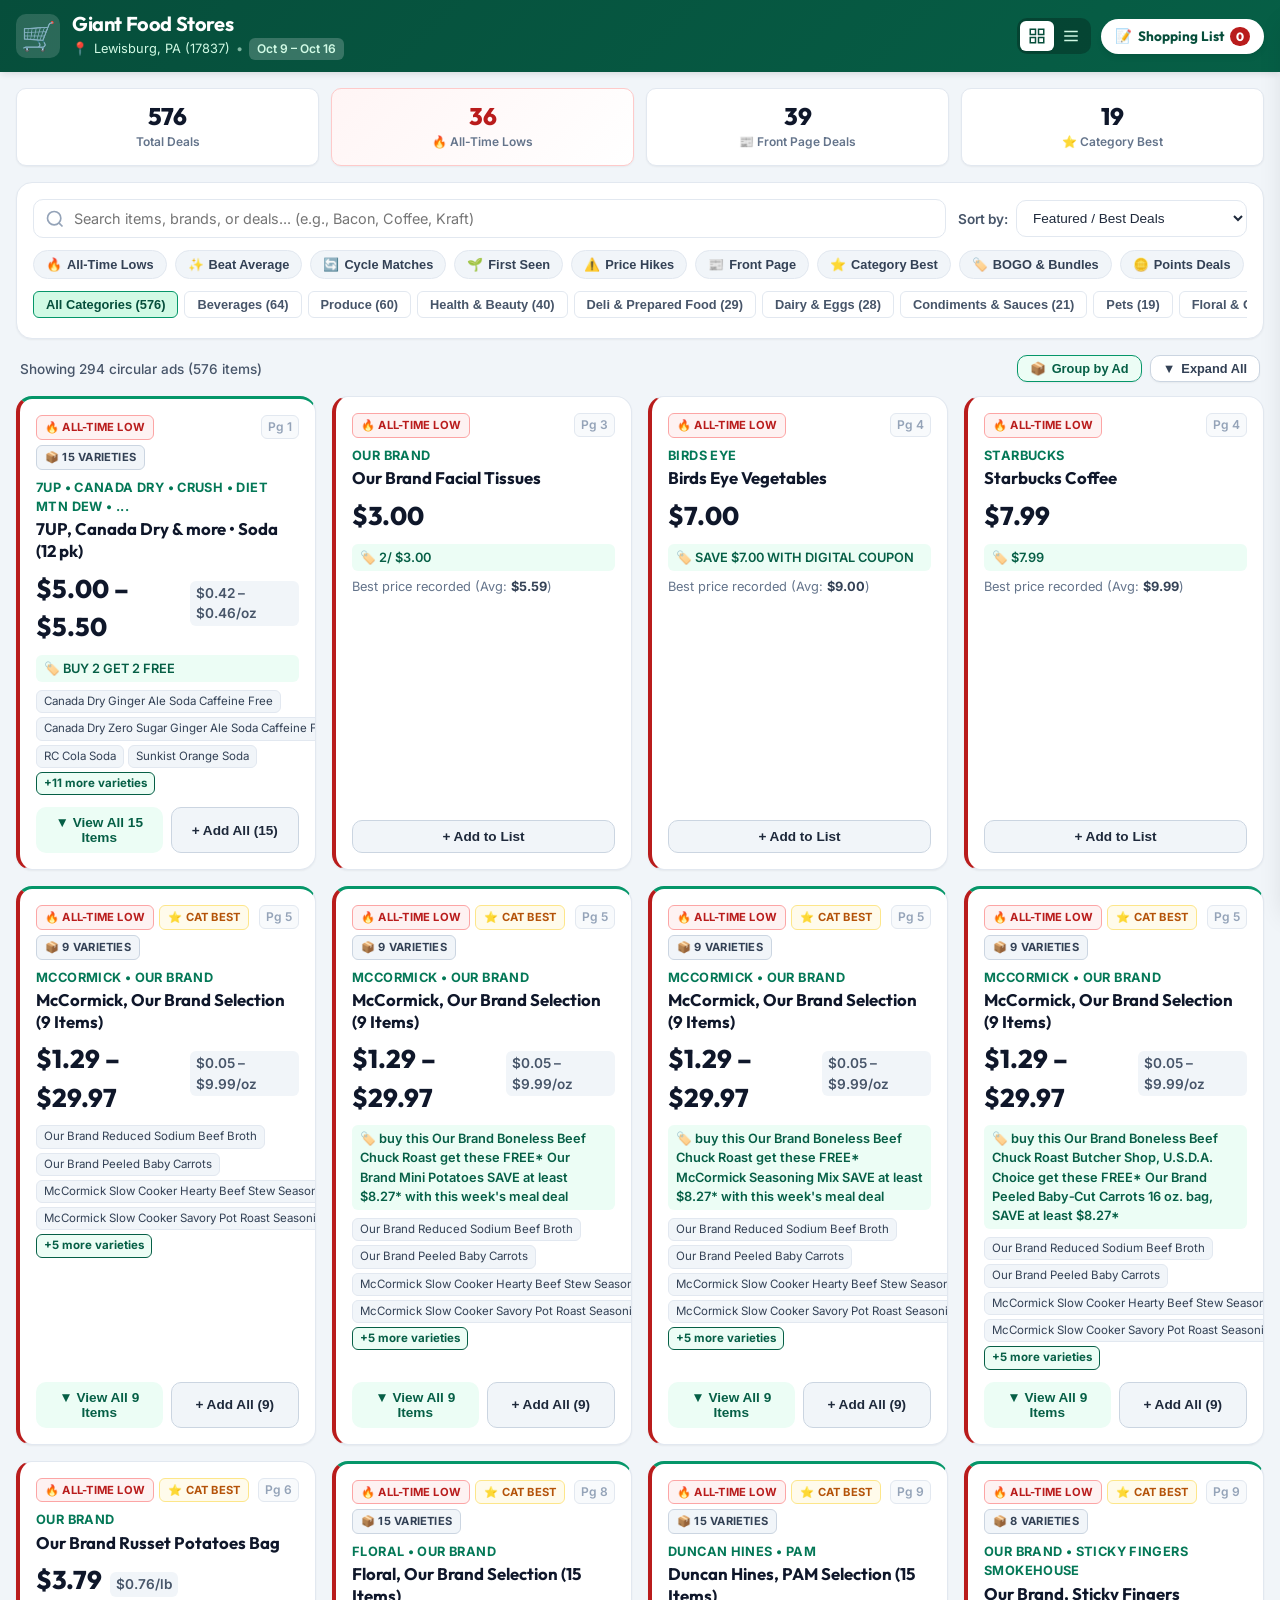
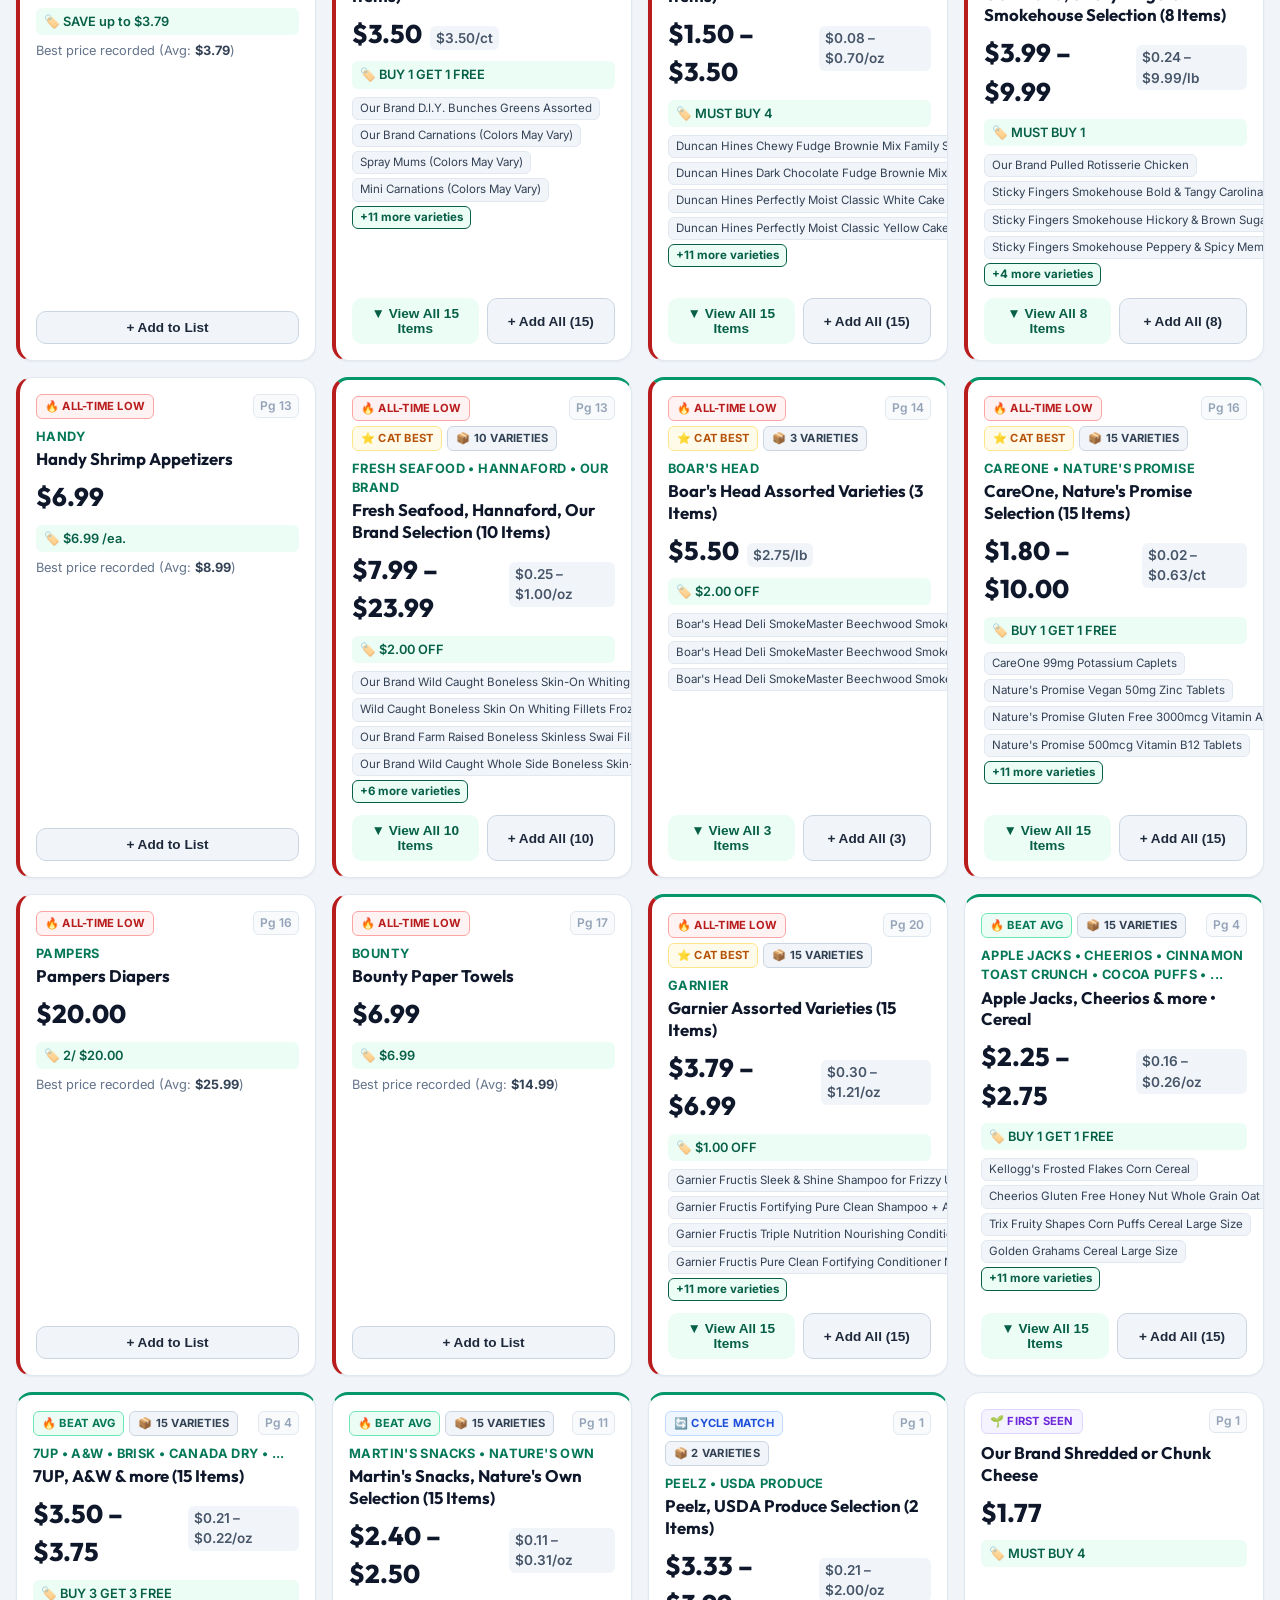
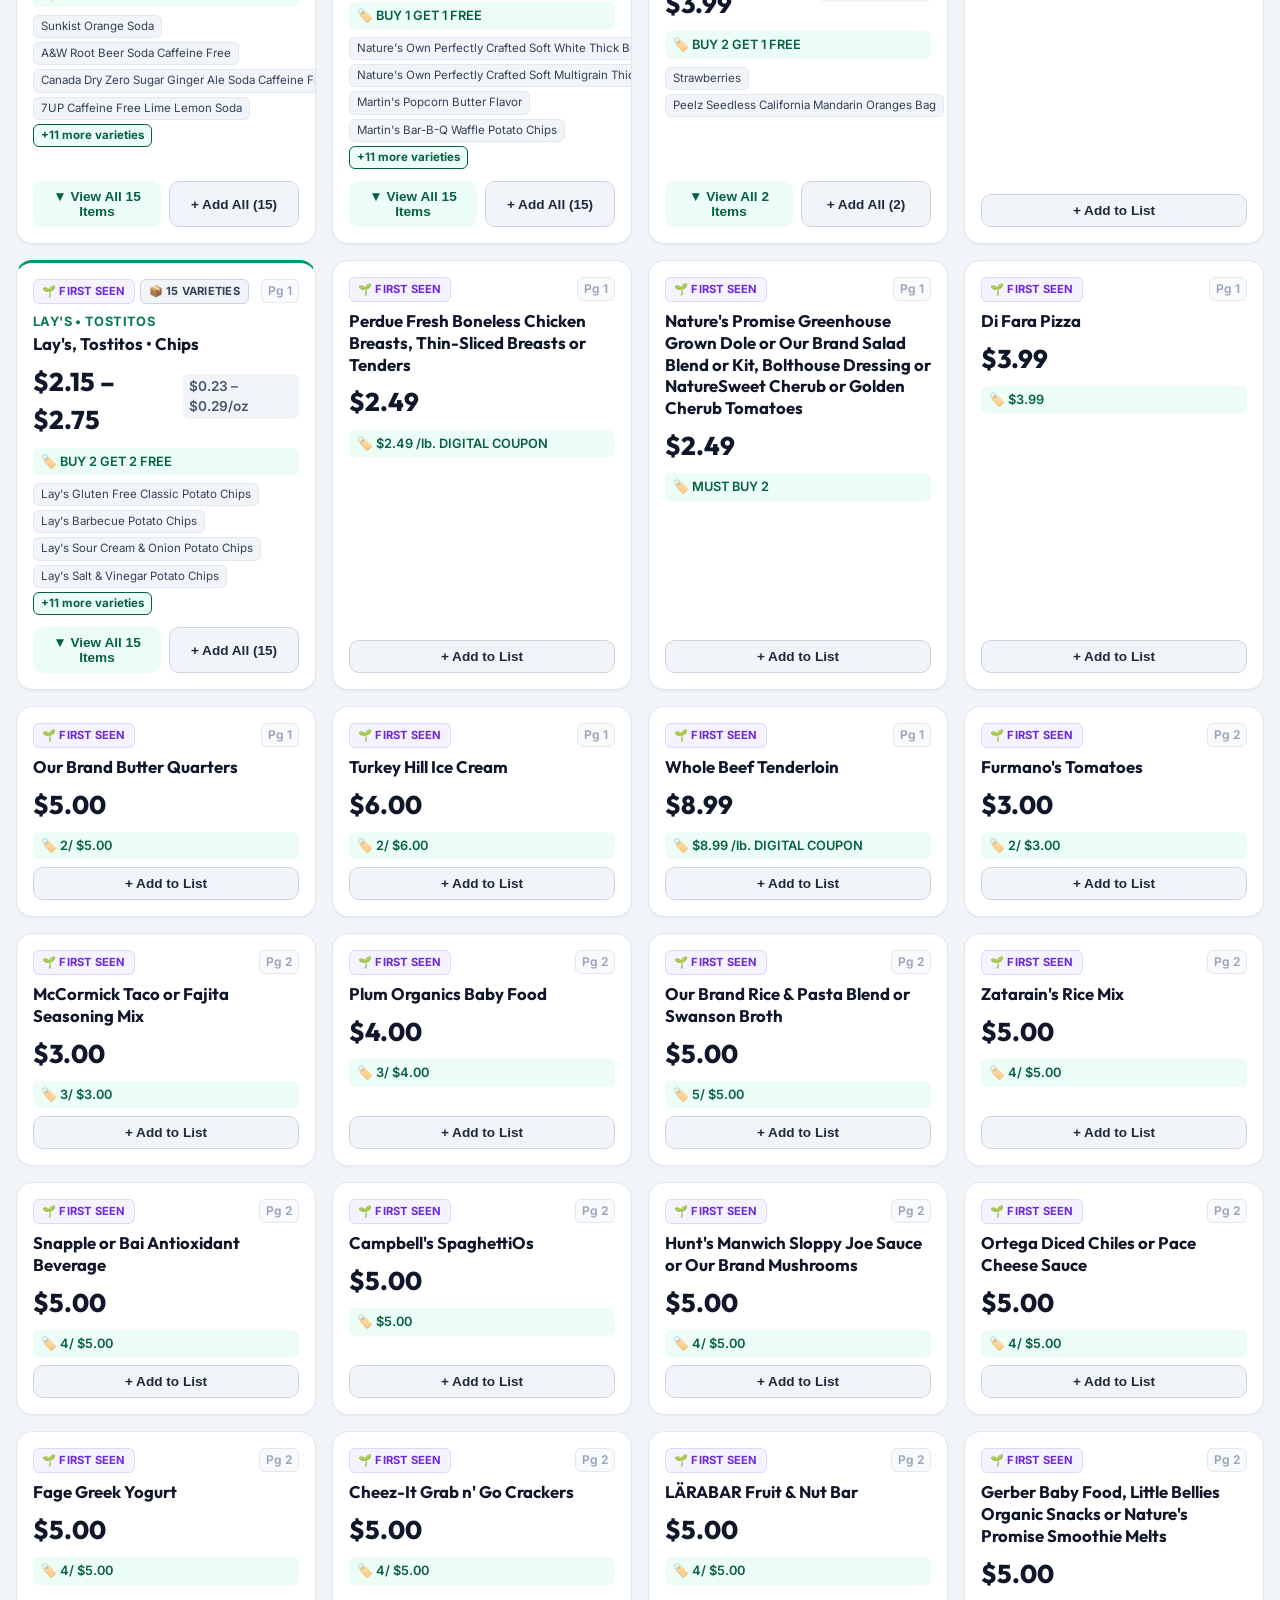
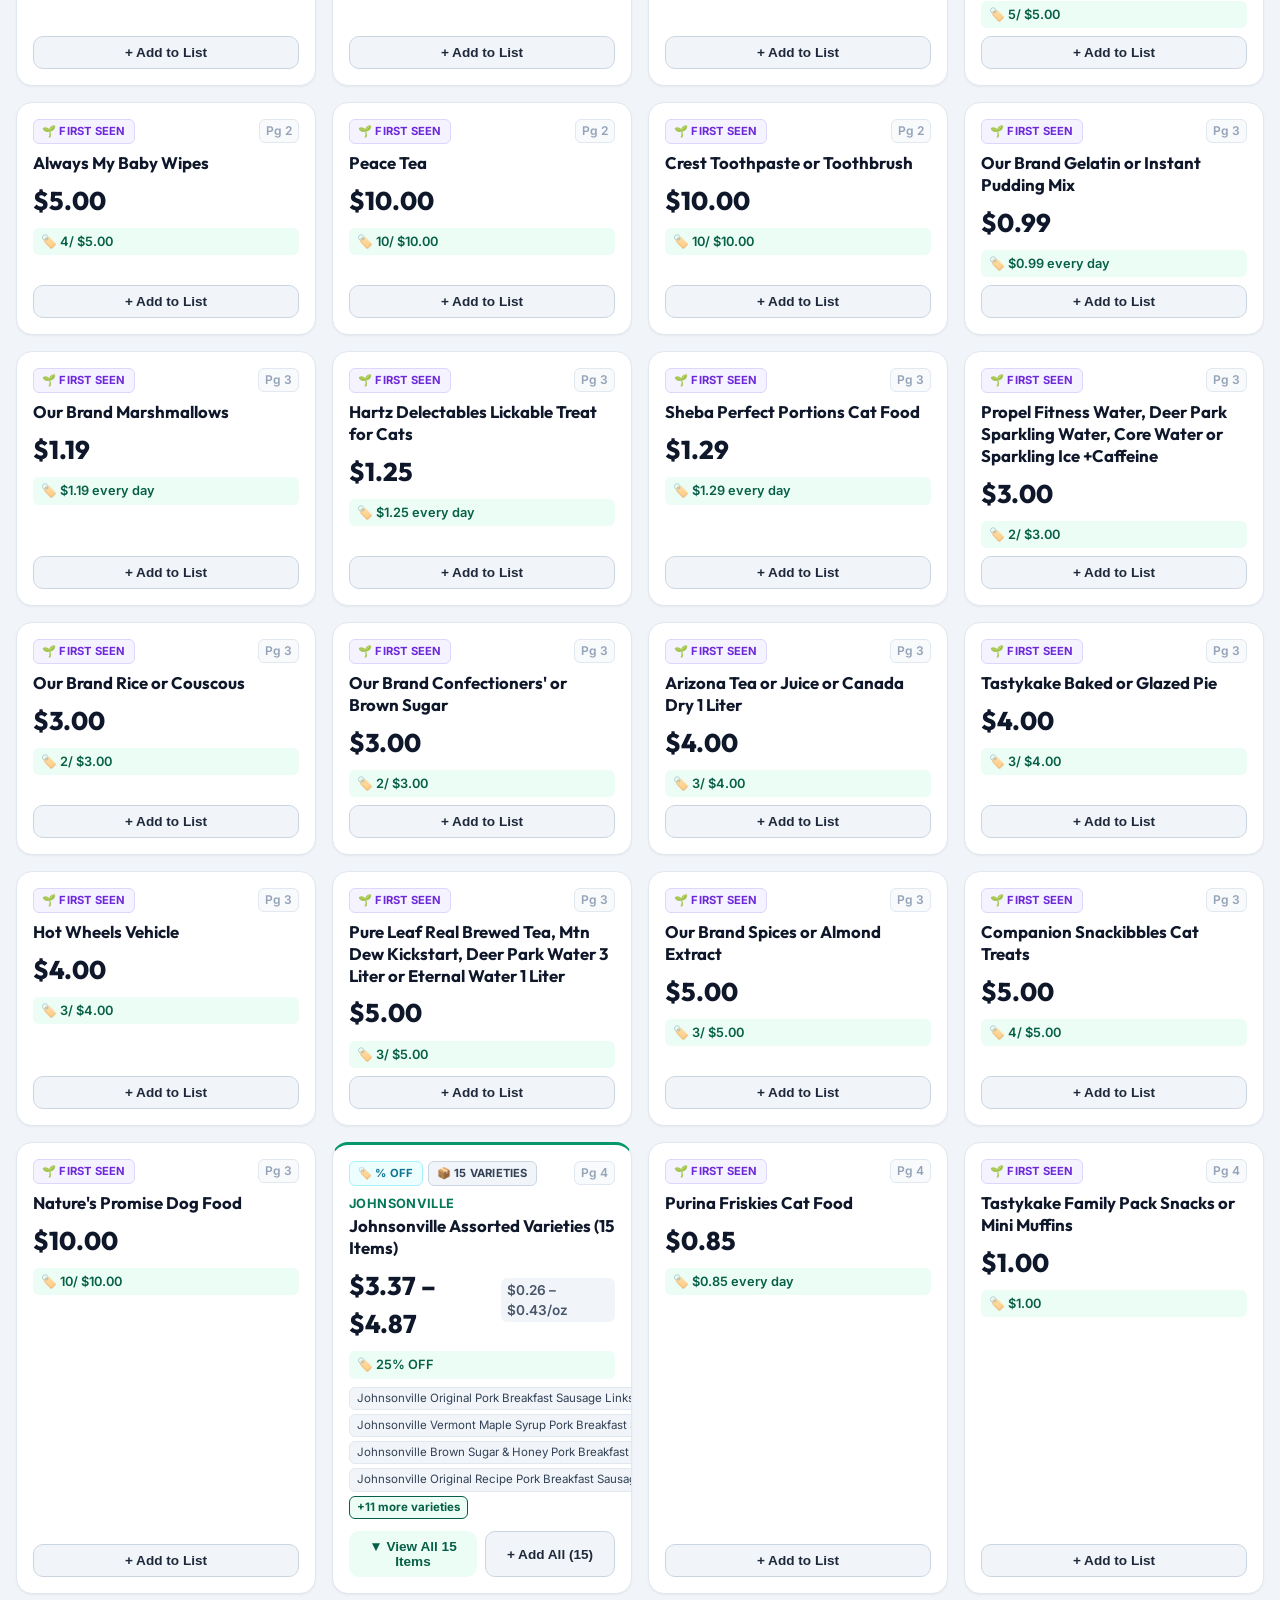
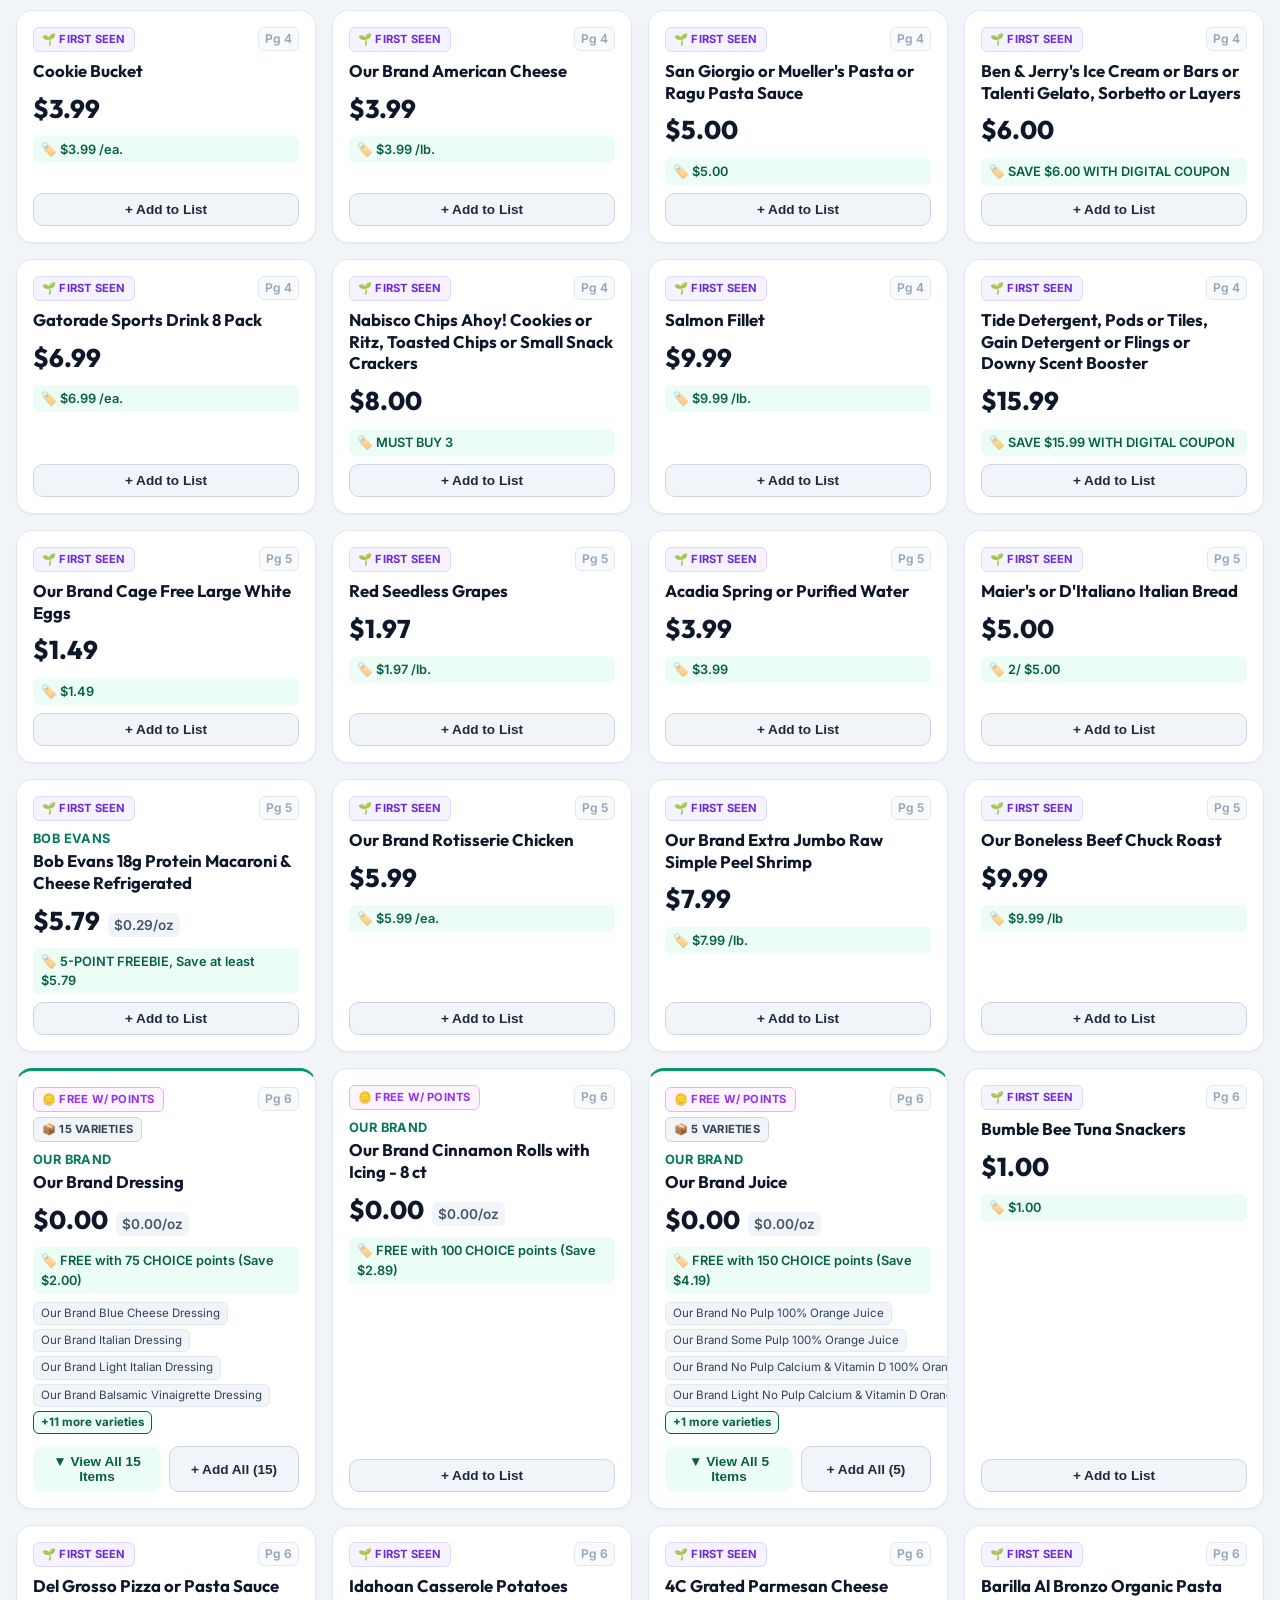
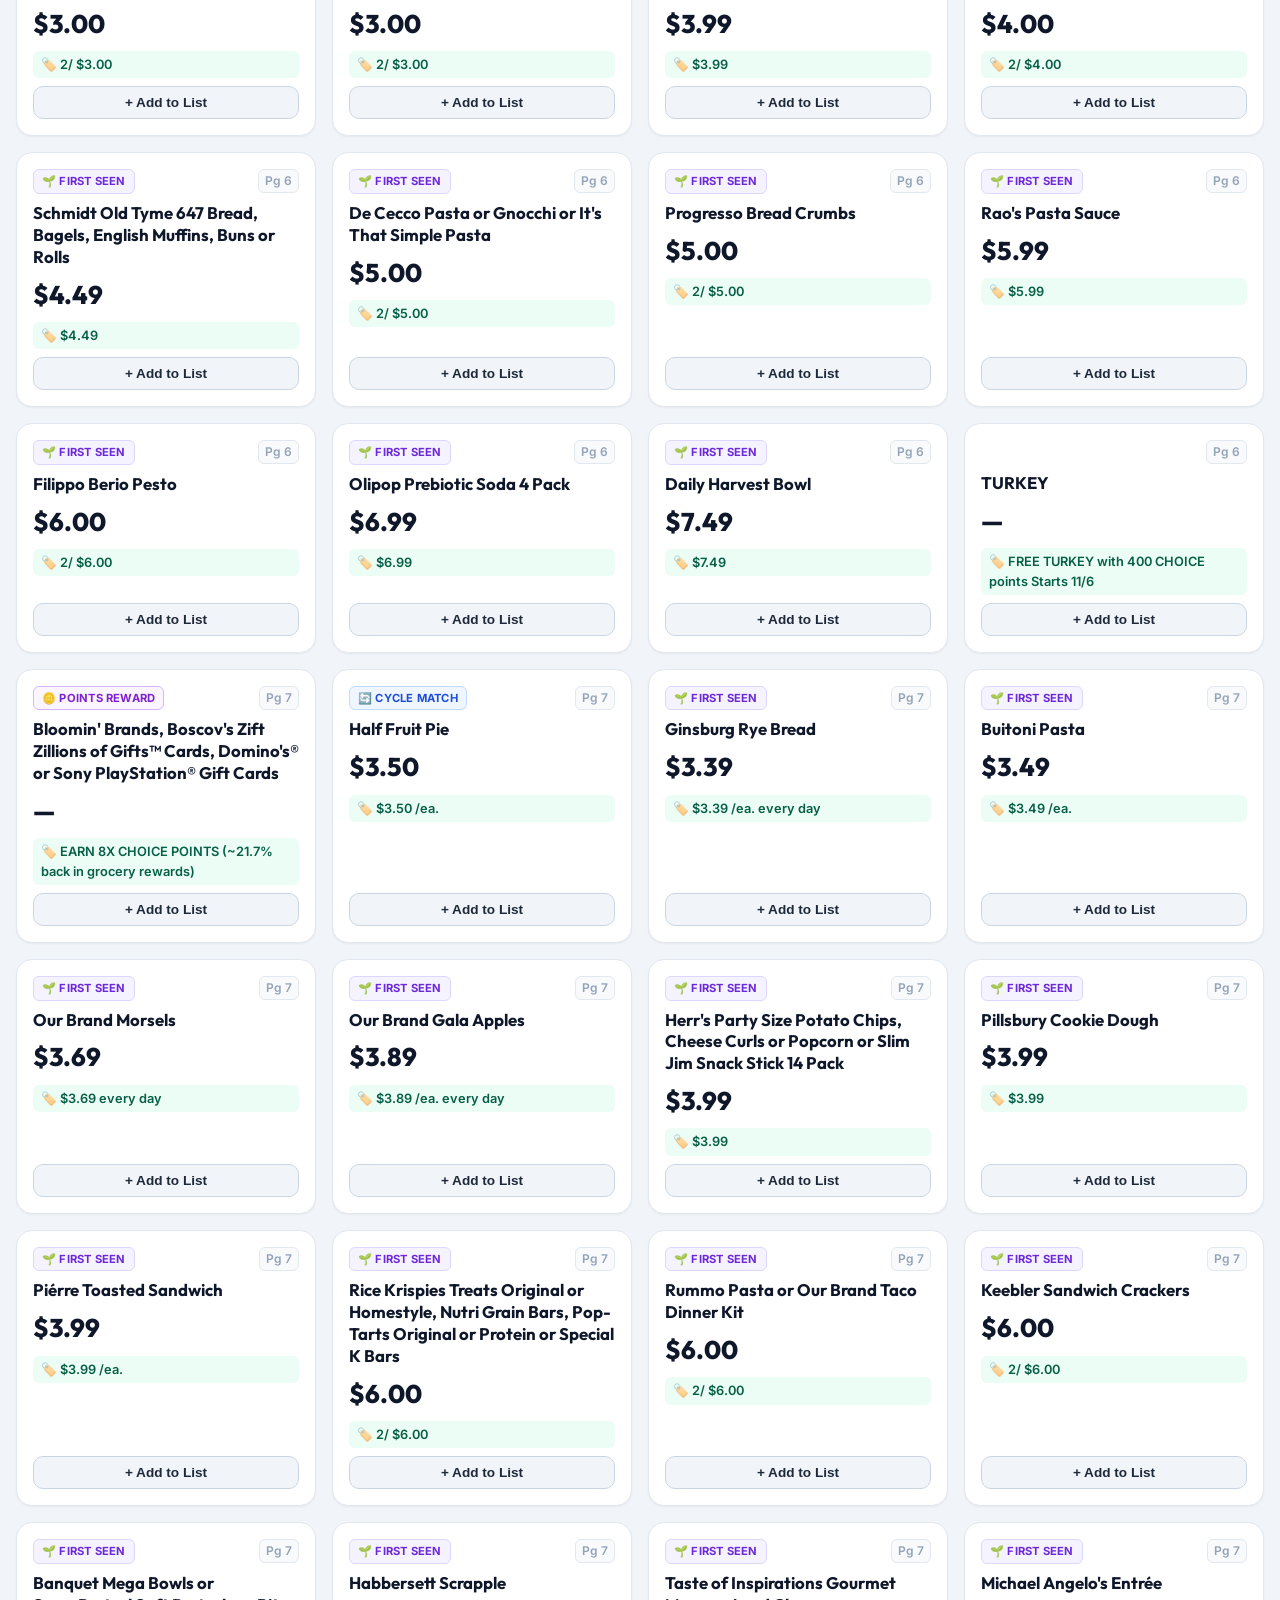
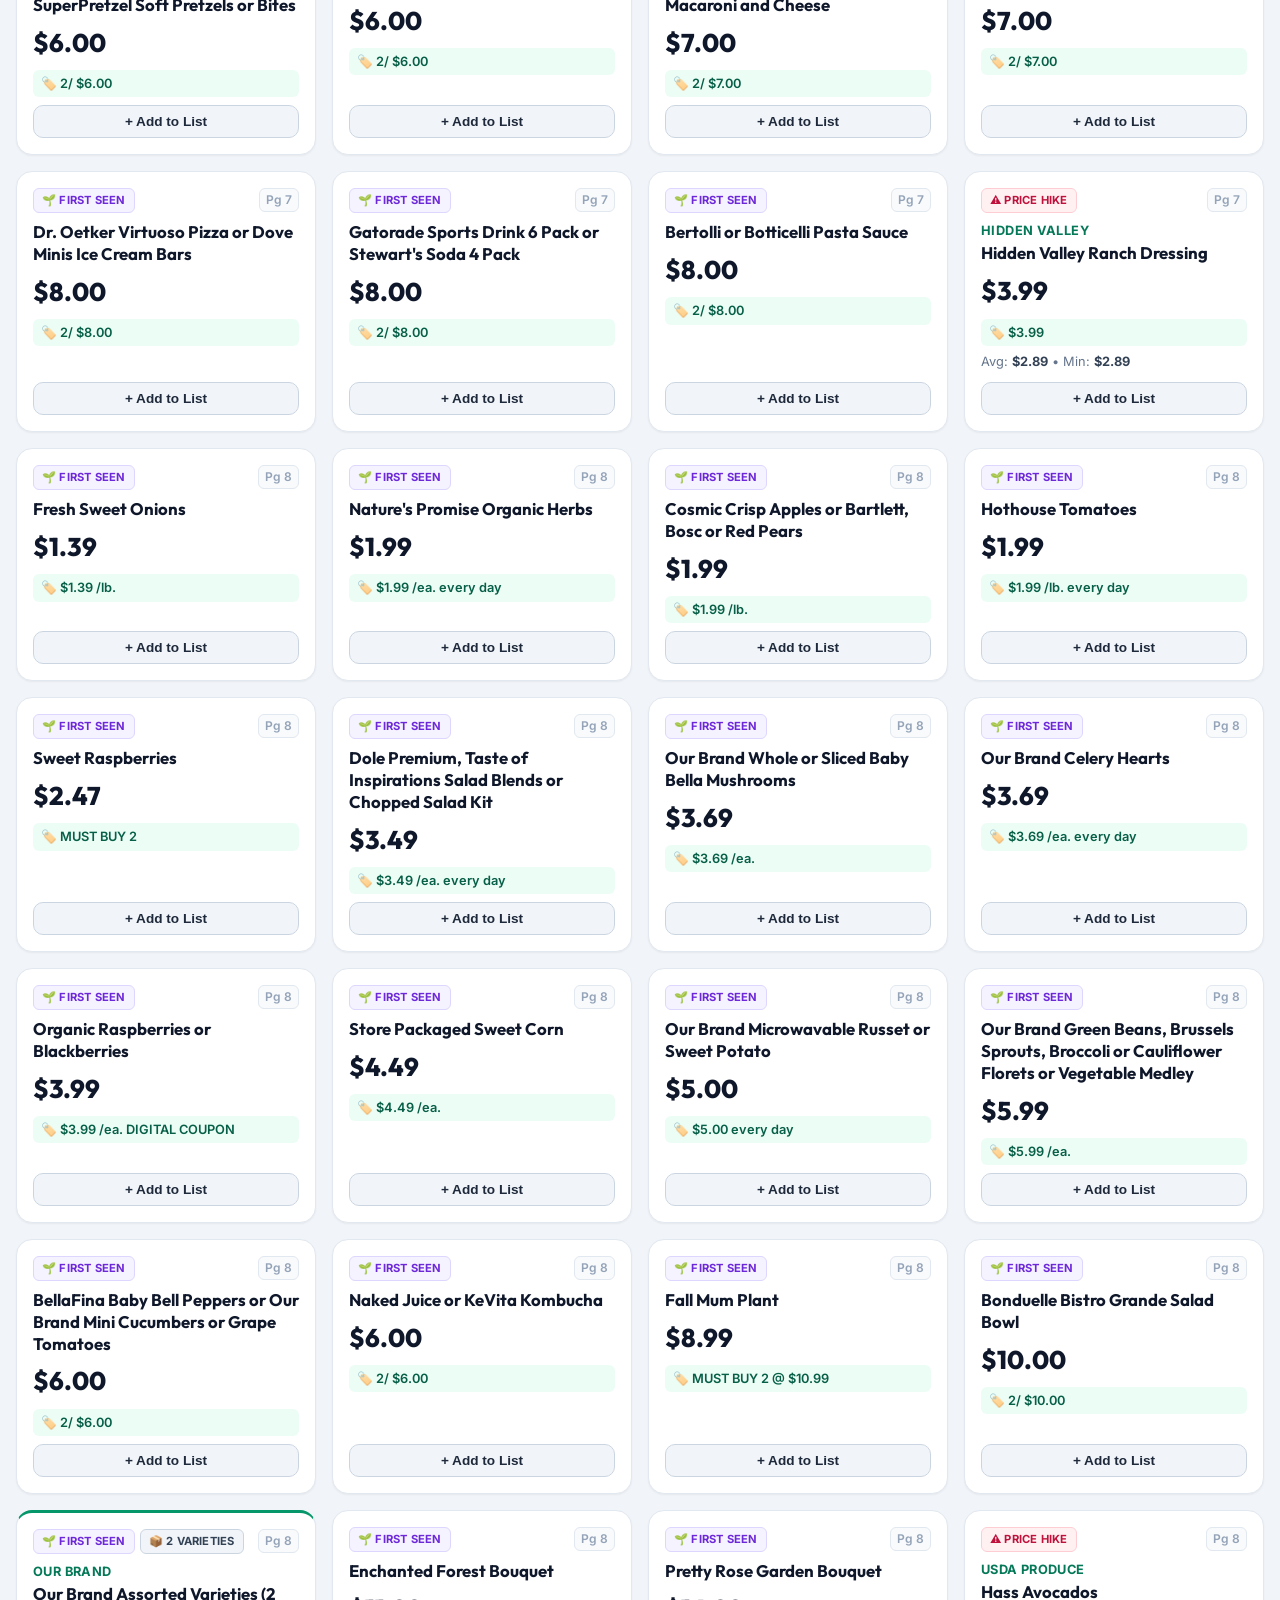
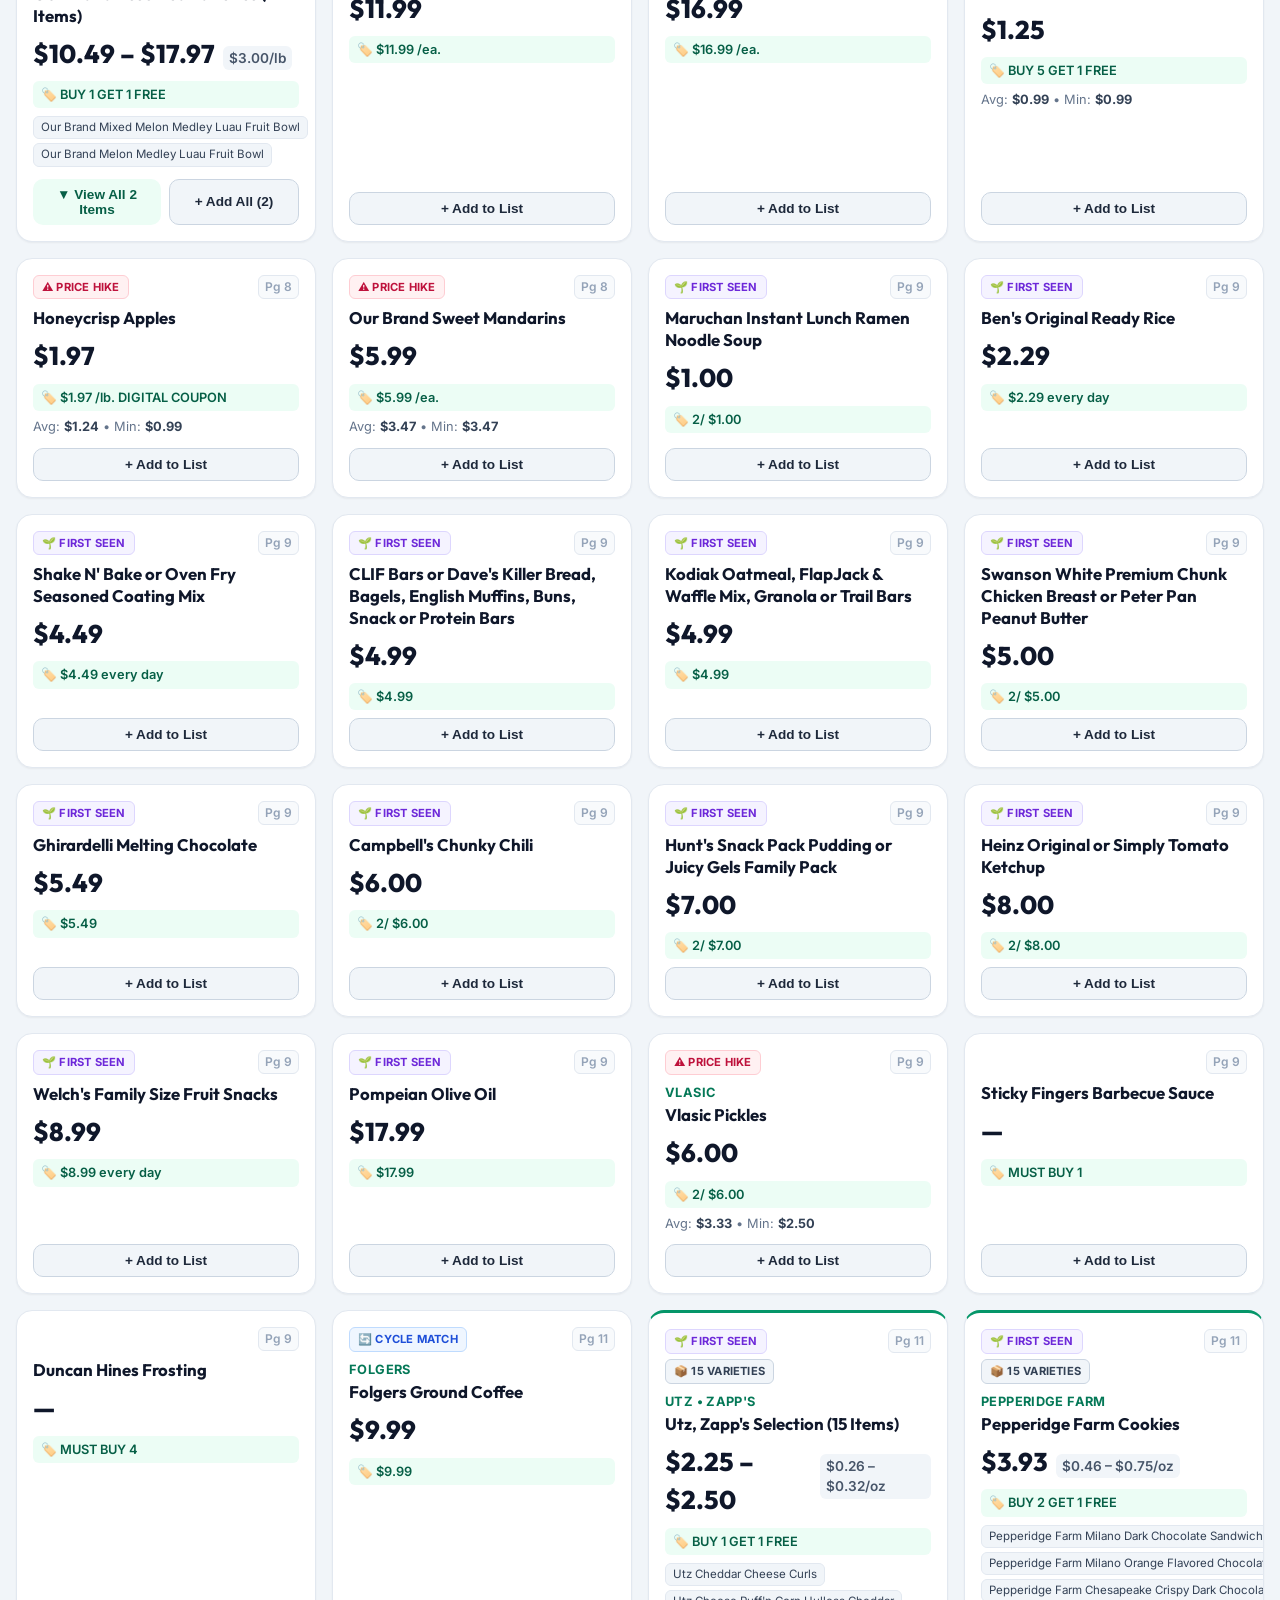
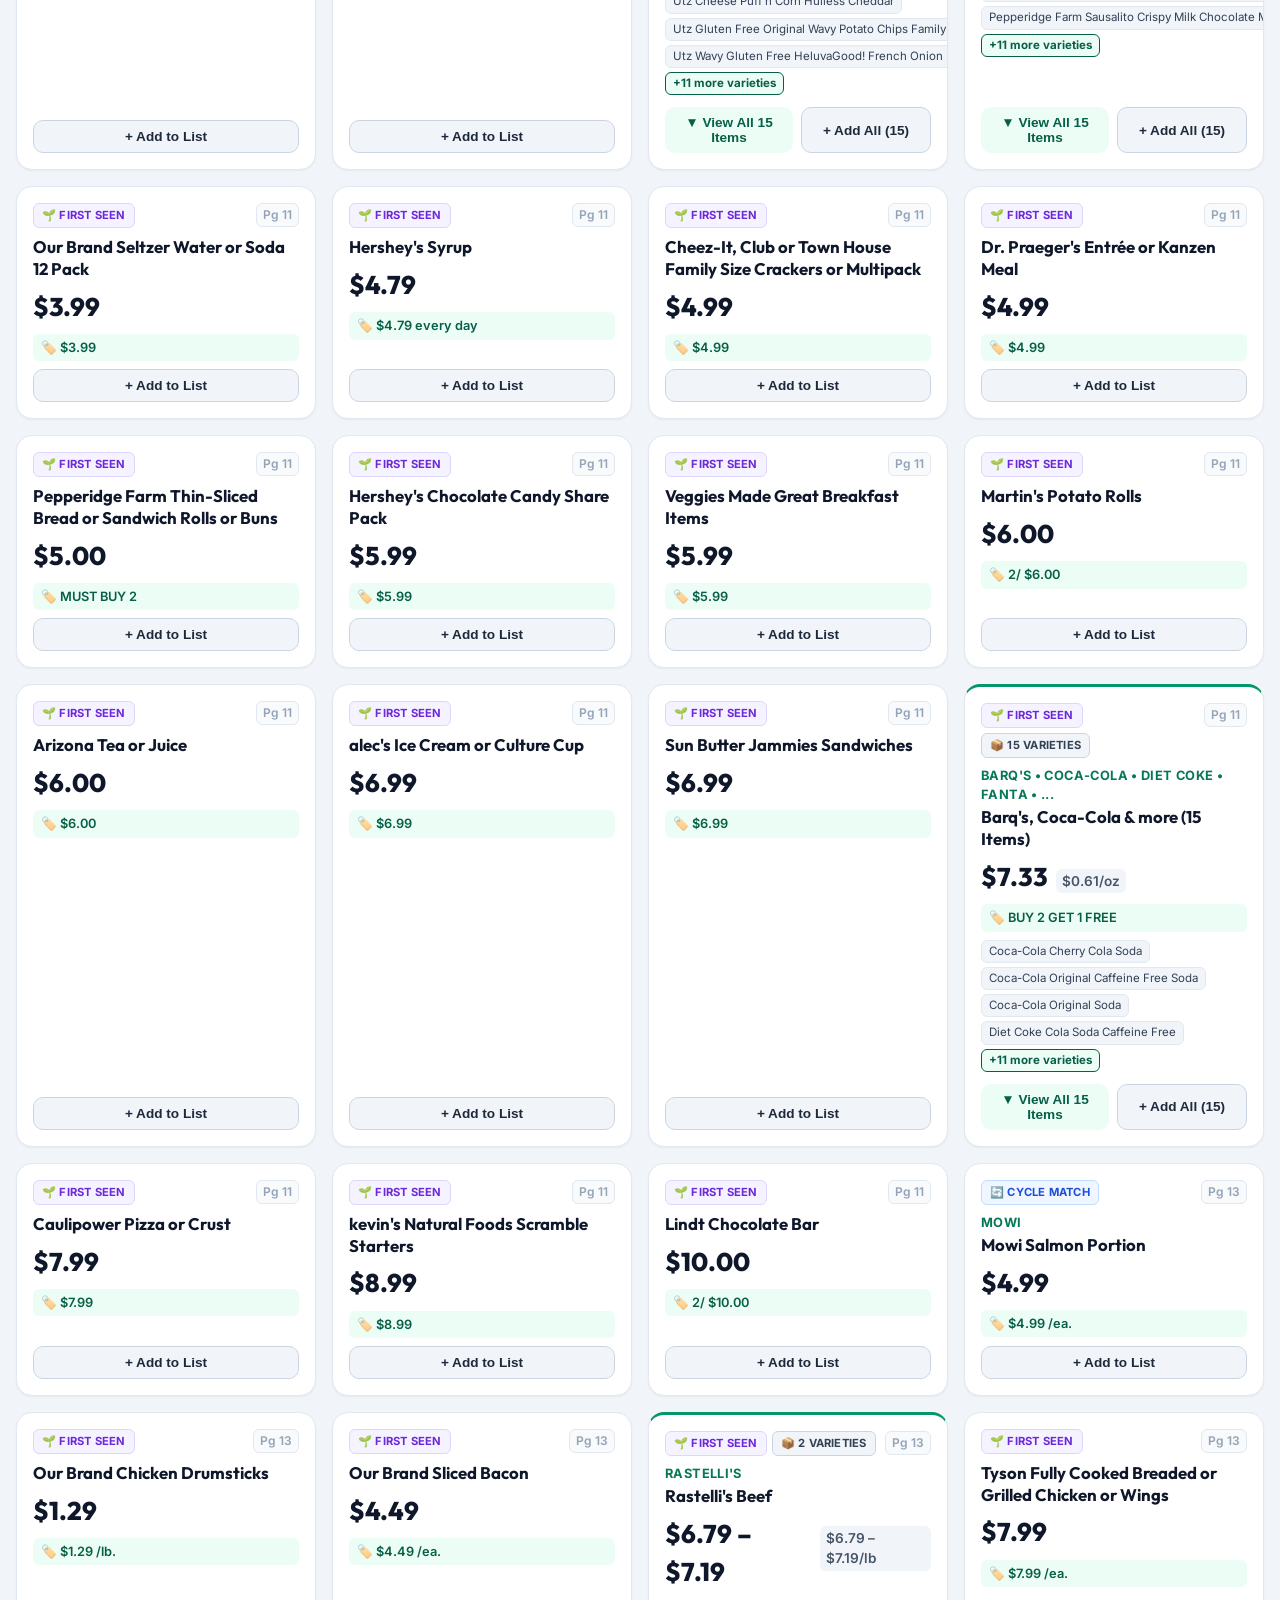
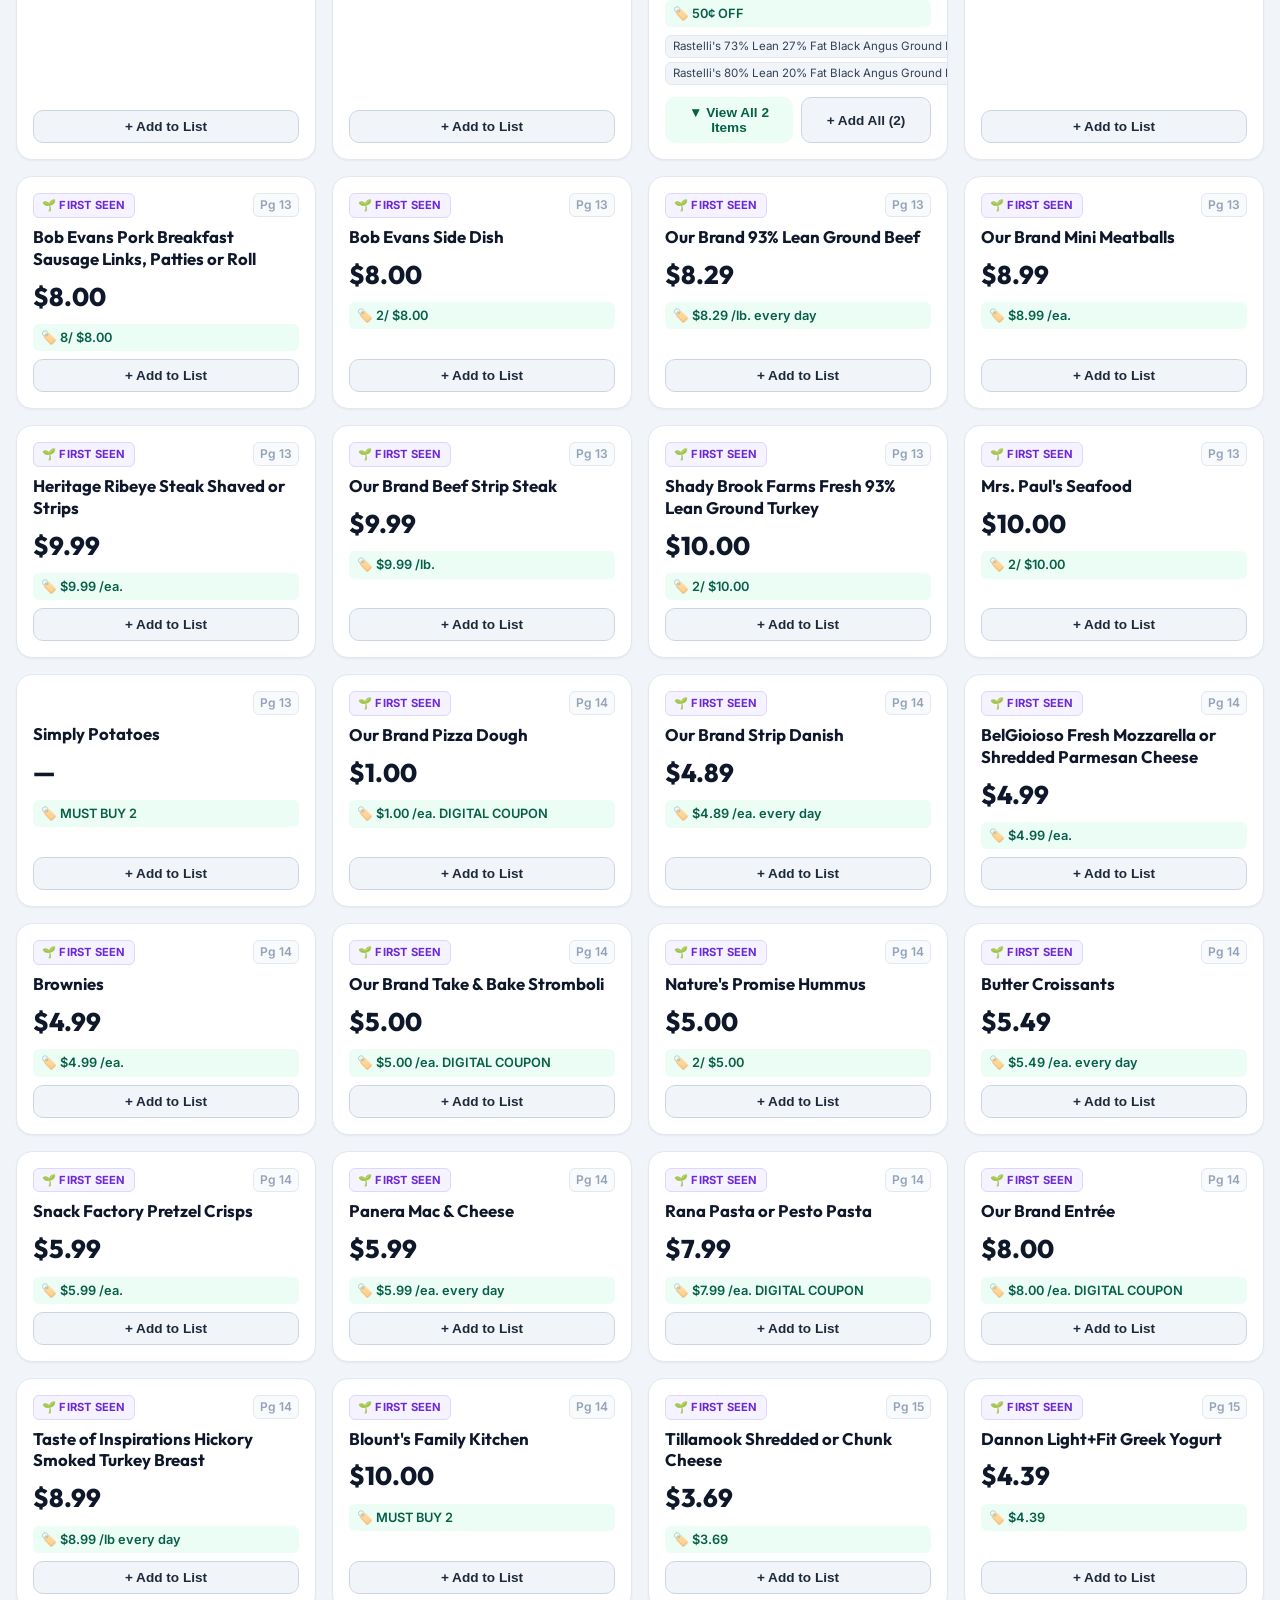
==== index.html @ b26d7a44 "feat(web): add circular ad grouping with expandable item breakdowns and ad_id metadata" ====
<!DOCTYPE html>
<html lang="en">
<head>
  <meta charset="UTF-8" />
  <meta name="viewport" content="width=device-width, initial-scale=1.0, maximum-scale=1.0, user-scalable=no" />
  <title>Giant Weekly Deals • Lewisburg, PA (17837)</title>
  <meta name="description" content="Weekly circular deals, All-Time Lows, unit prices, and shopping list for Giant Food Stores in Lewisburg, PA." />
  <meta name="theme-color" content="#064e3b" />
  <link rel="manifest" href="manifest.json" />

  <!-- Fonts -->
  <link rel="preconnect" href="https://fonts.googleapis.com" />
  <link rel="preconnect" href="https://fonts.gstatic.com" crossorigin />
  <link href="https://fonts.googleapis.com/css2?family=Inter:wght@400;500;600;700&family=Outfit:wght@500;600;700;800&display=swap" rel="stylesheet" />

  <!-- Stylesheet -->
  <link rel="stylesheet" href="styles.css?v=20261006b" />
</head>
<body>
  <!-- Header / Navigation Bar -->
  <header class="app-header">
    <div class="header-container">
      <div class="brand-section">
        <div class="store-badge-icon">🛒</div>
        <div>
          <h1 class="store-title">Giant Food Stores</h1>
          <div class="store-subtitle">
            <span class="location-pin">📍</span> Lewisburg, PA (17837)
            <span class="bullet">•</span>
            <span id="circular-validity" class="validity-badge">Loading dates...</span>
          </div>
        </div>
      </div>

      <div class="header-actions">
        <!-- View Toggle (Grid / Table) -->
        <div class="view-toggle-group">
          <button id="view-grid-btn" class="view-btn active" title="Grid View" aria-label="Grid View">
            <svg width="18" height="18" viewBox="0 0 24 24" fill="none" stroke="currentColor" stroke-width="2"><rect x="3" y="3" width="7" height="7"></rect><rect x="14" y="3" width="7" height="7"></rect><rect x="14" y="14" width="7" height="7"></rect><rect x="3" y="14" width="7" height="7"></rect></svg>
          </button>
          <button id="view-table-btn" class="view-btn" title="Table View" aria-label="Table View">
            <svg width="18" height="18" viewBox="0 0 24 24" fill="none" stroke="currentColor" stroke-width="2"><line x1="3" y1="6" x2="21" y2="6"></line><line x1="3" y1="12" x2="21" y2="12"></line><line x1="3" y1="18" x2="21" y2="18"></line></svg>
          </button>
        </div>

        <!-- Shopping List Button -->
        <button id="shopping-list-trigger" class="shopping-list-btn" aria-label="Open Shopping List">
          <span class="cart-icon">📝</span>
          <span class="list-btn-text">Shopping List</span>
          <span id="list-count-badge" class="list-count-badge">0</span>
        </button>
      </div>
    </div>
  </header>

  <!-- Main Container -->
  <main class="main-content">
    <!-- Quick Stats Cards Banner -->
    <section class="stats-banner">
      <div class="stat-card" id="stat-all-deals">
        <div class="stat-value" id="stat-total-count">-</div>
        <div class="stat-label">Total Deals</div>
      </div>
      <div class="stat-card highlight-atl" id="stat-atl-filter">
        <div class="stat-value" id="stat-atl-count">-</div>
        <div class="stat-label">🔥 All-Time Lows</div>
      </div>
      <div class="stat-card" id="stat-frontpage-filter">
        <div class="stat-value" id="stat-frontpage-count">-</div>
        <div class="stat-label">📰 Front Page Deals</div>
      </div>
      <div class="stat-card" id="stat-catbest-filter">
        <div class="stat-value" id="stat-catbest-count">-</div>
        <div class="stat-label">⭐ Category Best</div>
      </div>
    </section>

    <!-- Search & Filter Controls -->
    <section class="controls-card">
      <div class="search-row">
        <div class="search-box">
          <svg class="search-icon" width="20" height="20" viewBox="0 0 24 24" fill="none" stroke="currentColor" stroke-width="2"><circle cx="11" cy="11" r="8"></circle><line x1="21" y1="21" x2="16.65" y2="16.65"></line></svg>
          <input type="text" id="search-input" placeholder="Search items, brands, or deals... (e.g., Bacon, Coffee, Kraft)" autocomplete="off" />
          <button id="search-clear-btn" class="clear-btn" title="Clear Search" aria-label="Clear Search" style="display: none;">✕</button>
        </div>

        <div class="sort-box">
          <label for="sort-select" class="sort-label">Sort by:</label>
          <select id="sort-select">
            <option value="featured">Featured / Best Deals</option>
            <option value="unit_price_asc">Unit Price ($/unit: Low to High)</option>
            <option value="price_asc">Price ($: Low to High)</option>
            <option value="price_desc">Price ($: High to Low)</option>
            <option value="page_asc">Flyer Page (1 to End)</option>
            <option value="name_asc">Product Name (A-Z)</option>
          </select>
        </div>
      </div>

      <!-- Filter Chips -->
      <div class="filter-chips-row">
        <button class="filter-chip" data-filter="atl">
          <span class="chip-icon">🔥</span> All-Time Lows
        </button>
        <button class="filter-chip" data-filter="beat">
          <span class="chip-icon">✨</span> Beat Average
        </button>
        <button class="filter-chip" data-filter="cycle">
          <span class="chip-icon">🔄</span> Cycle Matches
        </button>
        <button class="filter-chip" data-filter="firstseen">
          <span class="chip-icon">🌱</span> First Seen
        </button>
        <button class="filter-chip" data-filter="hike">
          <span class="chip-icon">⚠️</span> Price Hikes
        </button>
        <button class="filter-chip" data-filter="front">
          <span class="chip-icon">📰</span> Front Page
        </button>
        <button class="filter-chip" data-filter="catbest">
          <span class="chip-icon">⭐</span> Category Best
        </button>
        <button class="filter-chip" data-filter="bogo">
          <span class="chip-icon">🏷️</span> BOGO & Bundles
        </button>
        <button class="filter-chip" data-filter="points">
          <span class="chip-icon">🪙</span> Points Deals
        </button>
      </div>

      <!-- Categories Scrollable Bar -->
      <div class="categories-bar-wrapper">
        <div class="categories-bar" id="category-pills">
          <button class="cat-pill active" data-category="ALL">All Categories</button>
        </div>
      </div>
    </section>

    <!-- Results Count Bar -->
    <div class="results-info-bar">
      <div class="results-left">
        <div id="results-count-text">Showing deals...</div>
        <button id="reset-filters-btn" class="reset-link" style="display: none;">Reset all filters</button>
      </div>
      <div class="results-group-controls">
        <button id="toggle-grouping-btn" class="group-toggle-btn active" title="Toggle grouping items by circular ad">
          <span class="group-icon">📦</span> Group by Ad
        </button>
        <button id="expand-collapse-all-btn" class="group-toggle-btn" title="Expand or collapse all ad groups">
          <span id="expand-collapse-icon">▼</span> <span id="expand-collapse-text">Expand All</span>
        </button>
      </div>
    </div>

    <!-- Deals Container (Grid View) -->
    <section id="deals-grid" class="deals-grid"></section>

    <!-- Deals Container (Table View) -->
    <section id="deals-table-container" class="table-view-container" style="display: none;">
      <table class="deals-table">
        <thead>
          <tr>
            <th>Page</th>
            <th>Item & Brand</th>
            <th>Category</th>
            <th>Deal Price</th>
            <th>Unit Price</th>
            <th>Historical Analysis</th>
            <th>Action</th>
          </tr>
        </thead>
        <tbody id="deals-table-body"></tbody>
      </table>
    </section>

    <!-- Loading & Empty States -->
    <div id="loading-state" class="state-container">
      <div class="spinner"></div>
      <p>Loading circular deals for Lewisburg PA...</p>
    </div>

    <div id="empty-state" class="state-container" style="display: none;">
      <div class="empty-icon">🔍</div>
      <h3>No deals match your search criteria</h3>
      <p>Try searching for a different keyword or resetting your active filters.</p>
      <button id="empty-reset-btn" class="btn-primary">Clear Filters</button>
    </div>
  </main>

  <!-- Shopping List Drawer / Slide-Over Modal -->
  <div id="shopping-list-backdrop" class="drawer-backdrop"></div>
  <aside id="shopping-list-drawer" class="shopping-drawer">
    <div class="drawer-header">
      <div class="drawer-title-group">
        <h2>📝 Shopping List</h2>
        <span id="drawer-item-count" class="drawer-count">0 items</span>
      </div>
      <button id="close-drawer-btn" class="drawer-close" aria-label="Close Shopping List">✕</button>
    </div>

    <div class="drawer-body">
      <div id="shopping-list-items" class="list-items-container">
        <!-- Injected list items -->
      </div>
      <div id="empty-list-view" class="empty-list">
        <div class="empty-cart-icon">🛒</div>
        <p>Your shopping list is empty.</p>
        <span class="subtext">Tap <strong>+ List</strong> on any deal card to build your checklist for Giant!</span>
      </div>
    </div>

    <div class="drawer-footer">
      <div class="total-row">
        <span>Estimated Total:</span>
        <span id="drawer-total-price" class="drawer-total">$0.00</span>
      </div>
      <div class="drawer-actions">
        <button id="copy-list-btn" class="btn-secondary">
          📋 Copy List
        </button>
        <button id="clear-list-btn" class="btn-ghost">
          Clear All
        </button>
      </div>
    </div>
  </aside>

  <!-- Toast Notification -->
  <div id="toast" class="toast">Deal added to list!</div>

  <footer class="app-footer">
    <p>Giant Food Stores Weekly Ad Tracker • Lewisburg, PA 17837 • Automated with Flipp Ingestion</p>
  </footer>

  <!-- App Script -->
  <script src="app.js?v=20261006b"></script>
</body>
</html>
---- styles.css ----
/* =========================================================
   GIANT WEEKLY DEALS TRACKER - STYLESHEET
   Sleek, Modern, Responsive Grocery Deal App (Mobile & Desktop)
   ========================================================= */

:root {
  --primary-50: #ecfdf5;
  --primary-100: #d1fae5;
  --primary-500: #10b981;
  --primary-600: #059669;
  --primary-700: #047857;
  --primary-800: #065f46;
  --primary-900: #064e3b;

  --slate-50: #f8fafc;
  --slate-100: #f1f5f9;
  --slate-200: #e2e8f0;
  --slate-300: #cbd5e1;
  --slate-400: #94a3b8;
  --slate-500: #64748b;
  --slate-600: #475569;
  --slate-700: #334155;
  --slate-800: #1e293b;
  --slate-900: #0f172a;

  --badge-atl-bg: #fef2f2;
  --badge-atl-text: #b91c1c;
  --badge-atl-border: #fca5a5;

  --badge-great-bg: #ecfdf5;
  --badge-great-text: #047857;
  --badge-great-border: #6ee7b7;

  --badge-catbest-bg: #fffbeb;
  --badge-catbest-text: #b45309;
  --badge-catbest-border: #fde68a;

  --badge-cycle-bg: #eff6ff;
  --badge-cycle-text: #1d4ed8;
  --badge-cycle-border: #bfdbfe;

  --badge-firstseen-bg: #f5f3ff;
  --badge-firstseen-text: #6d28d9;
  --badge-firstseen-border: #ddd6fe;

  --badge-hike-bg: #fff1f2;
  --badge-hike-text: #be123c;
  --badge-hike-border: #fecdd3;

  --radius-sm: 6px;
  --radius-md: 10px;
  --radius-lg: 16px;
  --radius-xl: 22px;

  --shadow-sm: 0 1px 2px 0 rgba(0, 0, 0, 0.05);
  --shadow-md: 0 4px 6px -1px rgba(0, 0, 0, 0.08), 0 2px 4px -2px rgba(0, 0, 0, 0.04);
  --shadow-lg: 0 10px 15px -3px rgba(0, 0, 0, 0.08), 0 4px 6px -4px rgba(0, 0, 0, 0.04);
  --shadow-xl: 0 20px 25px -5px rgba(0, 0, 0, 0.12), 0 8px 10px -6px rgba(0, 0, 0, 0.06);

  --font-sans: 'Inter', -apple-system, BlinkMacSystemFont, 'Segoe UI', Roboto, sans-serif;
  --font-heading: 'Outfit', 'Inter', -apple-system, sans-serif;
}

/* Reset & Base */
*, *::before, *::after {
  box-sizing: border-box;
  margin: 0;
  padding: 0;
}

body {
  font-family: var(--font-sans);
  background-color: var(--slate-100);
  color: var(--slate-800);
  line-height: 1.5;
  -webkit-font-smoothing: antialiased;
  padding-bottom: 80px;
}

/* App Header */
.app-header {
  position: sticky;
  top: 0;
  z-index: 100;
  background: linear-gradient(135deg, var(--primary-900), var(--primary-800));
  color: white;
  padding: 12px 16px;
  box-shadow: var(--shadow-md);
  backdrop-filter: blur(10px);
}

.header-container {
  max-width: 1280px;
  margin: 0 auto;
  display: flex;
  justify-content: space-between;
  align-items: center;
  gap: 12px;
}

.brand-section {
  display: flex;
  align-items: center;
  gap: 12px;
}

.store-badge-icon {
  font-size: 28px;
  background: rgba(255, 255, 255, 0.15);
  border-radius: var(--radius-md);
  width: 44px;
  height: 44px;
  display: flex;
  align-items: center;
  justify-content: center;
  flex-shrink: 0;
}

.store-title {
  font-family: var(--font-heading);
  font-size: 1.25rem;
  font-weight: 700;
  letter-spacing: -0.02em;
  line-height: 1.2;
}

.store-subtitle {
  font-size: 0.8rem;
  color: var(--primary-100);
  display: flex;
  align-items: center;
  gap: 6px;
  flex-wrap: wrap;
  margin-top: 2px;
}

.bullet {
  opacity: 0.6;
}

.validity-badge {
  background: rgba(255, 255, 255, 0.2);
  padding: 2px 8px;
  border-radius: var(--radius-sm);
  font-weight: 600;
  font-size: 0.75rem;
}

.header-actions {
  display: flex;
  align-items: center;
  gap: 10px;
}

/* View Toggle */
.view-toggle-group {
  display: flex;
  background: rgba(0, 0, 0, 0.25);
  padding: 3px;
  border-radius: var(--radius-md);
}

.view-btn {
  background: transparent;
  border: none;
  color: var(--primary-100);
  padding: 6px 8px;
  border-radius: var(--radius-sm);
  cursor: pointer;
  display: flex;
  align-items: center;
  justify-content: center;
  transition: all 0.15s ease;
}

.view-btn.active {
  background: white;
  color: var(--primary-900);
  box-shadow: var(--shadow-sm);
}

/* Shopping List Trigger */
.shopping-list-btn {
  background: white;
  color: var(--primary-900);
  border: none;
  padding: 8px 14px;
  border-radius: var(--radius-xl);
  font-weight: 700;
  font-size: 0.85rem;
  font-family: var(--font-heading);
  display: flex;
  align-items: center;
  gap: 6px;
  cursor: pointer;
  box-shadow: var(--shadow-md);
  transition: transform 0.15s ease, background 0.15s ease;
}

.shopping-list-btn:hover {
  transform: translateY(-1px);
  background: var(--primary-50);
}

.list-count-badge {
  background: var(--badge-atl-text);
  color: white;
  font-size: 0.75rem;
  padding: 2px 6px;
  border-radius: 999px;
  font-weight: 800;
}

/* Main Container */
.main-content {
  max-width: 1280px;
  margin: 0 auto;
  padding: 16px;
}

/* Stats Banner */
.stats-banner {
  display: grid;
  grid-template-columns: repeat(auto-fit, minmax(130px, 1fr));
  gap: 12px;
  margin-bottom: 16px;
}

.stat-card {
  background: white;
  padding: 14px 12px;
  border-radius: var(--radius-md);
  box-shadow: var(--shadow-sm);
  border: 1px solid var(--slate-200);
  text-align: center;
  cursor: pointer;
  transition: transform 0.15s ease, border-color 0.15s ease;
}

.stat-card:hover {
  transform: translateY(-2px);
  border-color: var(--primary-500);
}

.stat-card.highlight-atl {
  background: linear-gradient(135deg, #fff5f5, #ffffff);
  border-color: #fecaca;
}

.stat-value {
  font-family: var(--font-heading);
  font-size: 1.5rem;
  font-weight: 800;
  color: var(--slate-900);
  line-height: 1.1;
}

.highlight-atl .stat-value {
  color: var(--badge-atl-text);
}

.stat-label {
  font-size: 0.75rem;
  font-weight: 600;
  color: var(--slate-500);
  margin-top: 4px;
}

/* Controls Card */
.controls-card {
  background: white;
  padding: 16px;
  border-radius: var(--radius-lg);
  box-shadow: var(--shadow-sm);
  border: 1px solid var(--slate-200);
  margin-bottom: 16px;
}

.search-row {
  display: flex;
  gap: 12px;
  flex-wrap: wrap;
  margin-bottom: 12px;
}

.search-box {
  flex: 1 1 300px;
  position: relative;
  display: flex;
  align-items: center;
}

.search-icon {
  position: absolute;
  left: 12px;
  color: var(--slate-400);
  pointer-events: none;
}

#search-input {
  width: 100%;
  padding: 10px 38px 10px 40px;
  border: 1.5px solid var(--slate-200);
  border-radius: var(--radius-md);
  font-size: 0.9rem;
  font-family: var(--font-sans);
  outline: none;
  transition: border-color 0.15s ease, box-shadow 0.15s ease;
}

#search-input:focus {
  border-color: var(--primary-600);
  box-shadow: 0 0 0 3px rgba(16, 185, 129, 0.15);
}

.clear-btn {
  position: absolute;
  right: 10px;
  background: var(--slate-200);
  border: none;
  border-radius: 999px;
  width: 20px;
  height: 20px;
  display: flex;
  align-items: center;
  justify-content: center;
  font-size: 11px;
  color: var(--slate-600);
  cursor: pointer;
}

.sort-box {
  display: flex;
  align-items: center;
  gap: 8px;
}

.sort-label {
  font-size: 0.85rem;
  font-weight: 600;
  color: var(--slate-600);
  white-space: nowrap;
}

#sort-select {
  padding: 9px 12px;
  border: 1.5px solid var(--slate-200);
  border-radius: var(--radius-md);
  font-size: 0.85rem;
  font-weight: 500;
  background: white;
  color: var(--slate-800);
  outline: none;
  cursor: pointer;
}

#sort-select:focus {
  border-color: var(--primary-600);
}

/* Filter Chips */
.filter-chips-row {
  display: flex;
  gap: 8px;
  flex-wrap: wrap;
  margin-bottom: 12px;
}

.filter-chip {
  background: var(--slate-100);
  border: 1px solid var(--slate-200);
  color: var(--slate-700);
  padding: 6px 12px;
  border-radius: var(--radius-xl);
  font-size: 0.8rem;
  font-weight: 600;
  cursor: pointer;
  display: flex;
  align-items: center;
  gap: 5px;
  transition: all 0.15s ease;
}

.filter-chip:hover {
  background: var(--slate-200);
}

.filter-chip.active {
  background: var(--primary-900);
  color: white;
  border-color: var(--primary-900);
}

/* Category Pills Scrollable Bar */
.categories-bar-wrapper {
  overflow-x: auto;
  padding-bottom: 4px;
  scrollbar-width: thin;
}

.categories-bar {
  display: flex;
  gap: 6px;
  min-width: max-content;
}

.cat-pill {
  background: transparent;
  border: 1px solid var(--slate-200);
  color: var(--slate-600);
  padding: 5px 12px;
  border-radius: var(--radius-sm);
  font-size: 0.8rem;
  font-weight: 600;
  cursor: pointer;
  transition: all 0.15s ease;
  white-space: nowrap;
}

.cat-pill:hover {
  background: var(--slate-100);
  color: var(--slate-900);
}

.cat-pill.active {
  background: var(--primary-100);
  color: var(--primary-900);
  border-color: var(--primary-600);
}

/* Results Info Bar */
.results-info-bar {
  display: flex;
  justify-content: space-between;
  align-items: center;
  margin-bottom: 14px;
  padding: 0 4px;
  font-size: 0.85rem;
  color: var(--slate-600);
  font-weight: 500;
  gap: 12px;
  flex-wrap: wrap;
}

.results-left {
  display: flex;
  align-items: center;
  gap: 10px;
}

.results-group-controls {
  display: flex;
  align-items: center;
  gap: 8px;
}

.group-toggle-btn {
  display: inline-flex;
  align-items: center;
  gap: 6px;
  background: white;
  color: var(--slate-700);
  border: 1px solid var(--slate-300);
  padding: 5px 12px;
  border-radius: var(--radius-md);
  font-size: 0.8rem;
  font-weight: 600;
  cursor: pointer;
  box-shadow: var(--shadow-sm);
  transition: all 0.15s ease;
}

.group-toggle-btn:hover {
  background: var(--slate-50);
  border-color: var(--slate-400);
  color: var(--slate-900);
}

.group-toggle-btn.active {
  background: var(--primary-50);
  color: var(--primary-800);
  border-color: var(--primary-600);
  font-weight: 700;
}

.reset-link {
  background: none;
  border: none;
  color: var(--primary-700);
  font-weight: 600;
  text-decoration: underline;
  cursor: pointer;
}

/* Deals Grid View */
.deals-grid {
  display: grid;
  grid-template-columns: repeat(auto-fill, minmax(300px, 1fr));
  gap: 16px;
}

.deal-card {
  background: white;
  border-radius: var(--radius-lg);
  box-shadow: var(--shadow-sm);
  border: 1px solid var(--slate-200);
  padding: 16px;
  display: flex;
  flex-direction: column;
  justify-content: space-between;
  transition: transform 0.15s ease, box-shadow 0.15s ease, border-color 0.15s ease;
  position: relative;
  overflow: hidden;
}

.deal-card:hover {
  transform: translateY(-3px);
  box-shadow: var(--shadow-md);
  border-color: var(--primary-500);
}

.deal-card.is-atl {
  border-left: 4px solid var(--badge-atl-text);
}

.card-top {
  display: flex;
  justify-content: space-between;
  align-items: flex-start;
  gap: 8px;
  margin-bottom: 8px;
}

.badge-row {
  display: flex;
  gap: 5px;
  flex-wrap: wrap;
  align-items: center;
  flex: 1;
  min-width: 0;
}

.deal-badge {
  font-size: 0.7rem;
  font-weight: 700;
  padding: 3px 8px;
  border-radius: var(--radius-sm);
  text-transform: uppercase;
  letter-spacing: 0.02em;
  white-space: nowrap;
}

.deal-badge.atl {
  background: var(--badge-atl-bg);
  color: var(--badge-atl-text);
  border: 1px solid var(--badge-atl-border);
}

.deal-badge.great, .deal-badge.beat {
  background: var(--badge-great-bg);
  color: var(--badge-great-text);
  border: 1px solid var(--badge-great-border);
}

.deal-badge.catbest {
  background: var(--badge-catbest-bg);
  color: var(--badge-catbest-text);
  border: 1px solid var(--badge-catbest-border);
}

.deal-badge.points-freebie {
  background: #fdf4ff;
  color: #9333ea;
  border: 1px solid #f0abfc;
}

.deal-badge.points-reward {
  background: #faf5ff;
  color: #7e22ce;
  border: 1px solid #d8b4fe;
}

.deal-badge.spend-save {
  background: #fffbeb;
  color: #b45309;
  border: 1px solid #fde68a;
}

.deal-badge.percent-off {
  background: #ecfeff;
  color: #0e7490;
  border: 1px solid #a5f3fc;
}

.deal-badge.cycle {
  background: var(--badge-cycle-bg);
  color: var(--badge-cycle-text);
  border: 1px solid var(--badge-cycle-border);
}

.deal-badge.firstseen {
  background: var(--badge-firstseen-bg);
  color: var(--badge-firstseen-text);
  border: 1px solid var(--badge-firstseen-border);
}

.deal-badge.hike {
  background: var(--badge-hike-bg);
  color: var(--badge-hike-text);
  border: 1px solid var(--badge-hike-border);
}

.page-indicator {
  font-size: 0.75rem;
  color: var(--slate-400);
  font-weight: 600;
  background: var(--slate-50);
  padding: 2px 6px;
  border-radius: var(--radius-sm);
  border: 1px solid var(--slate-200);
  white-space: nowrap;
  flex-shrink: 0;
  margin-left: auto;
}

.product-brand {
  font-size: 0.8rem;
  font-weight: 700;
  color: var(--primary-700);
  text-transform: uppercase;
  letter-spacing: 0.03em;
}

.product-name {
  font-family: var(--font-heading);
  font-size: 1.05rem;
  font-weight: 700;
  color: var(--slate-900);
  margin: 2px 0 8px;
  line-height: 1.3;
}

.price-container {
  display: flex;
  align-items: baseline;
  gap: 8px;
  margin-bottom: 8px;
}

.current-price {
  font-family: var(--font-heading);
  font-size: 1.6rem;
  font-weight: 800;
  color: var(--slate-900);
}

.unit-price-tag {
  font-size: 0.85rem;
  font-weight: 600;
  color: var(--slate-600);
  background: var(--slate-100);
  padding: 2px 6px;
  border-radius: var(--radius-sm);
}

.promo-detail-note {
  font-size: 0.8rem;
  color: var(--primary-800);
  background: var(--primary-50);
  padding: 4px 8px;
  border-radius: var(--radius-sm);
  margin-bottom: 8px;
  font-weight: 600;
}

.history-summary {
  font-size: 0.8rem;
  color: var(--slate-500);
  margin-bottom: 12px;
  line-height: 1.3;
}

.history-summary strong {
  color: var(--slate-700);
}

.deal-badge.group-count {
  background: var(--slate-100);
  color: var(--slate-700);
  border: 1px solid var(--slate-300);
  font-weight: 700;
}

.deal-card.is-group {
  border-top: 3px solid var(--primary-600);
}

.group-varieties-preview {
  display: flex;
  flex-wrap: wrap;
  gap: 4px;
  margin-bottom: 12px;
}

.variety-chip {
  font-size: 0.72rem;
  background: var(--slate-100);
  color: var(--slate-700);
  padding: 2px 7px;
  border-radius: var(--radius-sm);
  border: 1px solid var(--slate-200);
  white-space: nowrap;
}

.variety-chip.more {
  background: var(--primary-50);
  color: var(--primary-800);
  font-weight: 700;
  border-color: var(--primary-200);
}

/* Card Action Button */
.card-action-row {
  margin-top: auto;
  display: flex;
  gap: 8px;
  flex-wrap: wrap;
}

.btn-expand-group {
  flex: 1;
  background: var(--primary-50);
  color: var(--primary-800);
  border: 1px solid var(--primary-200);
  padding: 8px 12px;
  border-radius: var(--radius-md);
  font-weight: 700;
  font-size: 0.85rem;
  cursor: pointer;
  display: flex;
  align-items: center;
  justify-content: center;
  gap: 6px;
  transition: all 0.15s ease;
}

.btn-expand-group:hover {
  background: var(--primary-600);
  color: white;
  border-color: var(--primary-600);
}

.btn-expand-group.expanded {
  background: var(--slate-200);
  color: var(--slate-800);
  border-color: var(--slate-300);
}

.btn-add-list {
  flex: 1;
  background: var(--slate-100);
  color: var(--slate-800);
  border: 1px solid var(--slate-300);
  padding: 8px 12px;
  border-radius: var(--radius-md);
  font-weight: 600;
  font-size: 0.85rem;
  cursor: pointer;
  display: flex;
  align-items: center;
  justify-content: center;
  gap: 6px;
  transition: all 0.15s ease;
  min-width: 100px;
}

.btn-add-list:hover {
  background: var(--primary-600);
  color: white;
  border-color: var(--primary-600);
}

.btn-add-list.in-list {
  background: var(--primary-100);
  color: var(--primary-900);
  border-color: var(--primary-600);
}

/* Expanded Group Items Section */
.group-expanded-container {
  margin-top: 14px;
  padding-top: 12px;
  border-top: 1px dashed var(--slate-300);
  animation: fadeIn 0.2s ease-in-out;
}

@keyframes fadeIn {
  from { opacity: 0; transform: translateY(-4px); }
  to { opacity: 1; transform: translateY(0); }
}

.group-expanded-title {
  font-size: 0.78rem;
  font-weight: 700;
  color: var(--slate-500);
  text-transform: uppercase;
  letter-spacing: 0.03em;
  margin-bottom: 8px;
  display: flex;
  justify-content: space-between;
  align-items: center;
}

.group-items-list {
  display: flex;
  flex-direction: column;
  gap: 6px;
  max-height: 380px;
  overflow-y: auto;
  padding-right: 2px;
}

.group-item-row {
  display: flex;
  justify-content: space-between;
  align-items: center;
  background: var(--slate-50);
  border: 1px solid var(--slate-200);
  border-radius: var(--radius-md);
  padding: 8px 10px;
  gap: 8px;
  transition: background 0.1s ease;
}

.group-item-row:hover {
  background: white;
  border-color: var(--slate-300);
}

.group-item-info {
  flex: 1;
  min-width: 0;
}

.group-item-name {
  font-size: 0.82rem;
  font-weight: 600;
  color: var(--slate-900);
  line-height: 1.25;
  margin-bottom: 2px;
}

.group-item-sub {
  font-size: 0.72rem;
  color: var(--slate-500);
  display: flex;
  align-items: center;
  gap: 6px;
  flex-wrap: wrap;
}

.group-item-actions {
  display: flex;
  align-items: center;
  gap: 8px;
  flex-shrink: 0;
}

.group-item-price {
  font-family: var(--font-heading);
  font-size: 0.95rem;
  font-weight: 700;
  color: var(--slate-900);
}

.btn-item-add {
  background: white;
  border: 1px solid var(--slate-300);
  color: var(--slate-700);
  padding: 4px 8px;
  border-radius: var(--radius-sm);
  font-size: 0.75rem;
  font-weight: 600;
  cursor: pointer;
  transition: all 0.15s ease;
}

.btn-item-add:hover {
  background: var(--primary-600);
  color: white;
  border-color: var(--primary-600);
}

.btn-item-add.in-list {
  background: var(--primary-100);
  color: var(--primary-900);
  border-color: var(--primary-600);
  font-weight: 700;
}

/* Table View */
.table-view-container {
  background: white;
  border-radius: var(--radius-lg);
  border: 1px solid var(--slate-200);
  overflow-x: auto;
  box-shadow: var(--shadow-sm);
}

.table-group-header-row {
  background: var(--slate-50);
  font-weight: 600;
}

.table-child-row {
  background: #fafbfc;
  border-left: 3px solid var(--primary-500);
}

.table-child-row.collapsed {
  display: none;
}

.btn-table-expand {
  background: var(--primary-50);
  border: 1px solid var(--primary-200);
  color: var(--primary-800);
  padding: 3px 8px;
  border-radius: var(--radius-sm);
  font-size: 0.75rem;
  font-weight: 700;
  cursor: pointer;
  display: inline-flex;
  align-items: center;
  gap: 4px;
}

.btn-table-expand:hover {
  background: var(--primary-600);
  color: white;
}

.deals-table {
  width: 100%;
  border-collapse: collapse;
  text-align: left;
  font-size: 0.85rem;
}

.deals-table th {
  background: var(--slate-50);
  padding: 12px 14px;
  font-weight: 700;
  color: var(--slate-600);
  border-bottom: 1.5px solid var(--slate-200);
  white-space: nowrap;
}

.deals-table td {
  padding: 12px 14px;
  border-bottom: 1px solid var(--slate-100);
  vertical-align: middle;
}

.deals-table tr:hover {
  background: var(--primary-50);
}

/* States (Loading / Empty) */
.state-container {
  text-align: center;
  padding: 60px 20px;
  background: white;
  border-radius: var(--radius-lg);
  border: 1px solid var(--slate-200);
  margin-top: 20px;
}

.empty-icon {
  font-size: 40px;
  margin-bottom: 12px;
}

.spinner {
  width: 36px;
  height: 36px;
  border: 3px solid var(--slate-200);
  border-top-color: var(--primary-600);
  border-radius: 50%;
  animation: spin 0.8s linear infinite;
  margin: 0 auto 16px;
}

@keyframes spin {
  to { transform: rotate(360deg); }
}

.btn-primary {
  background: var(--primary-700);
  color: white;
  border: none;
  padding: 10px 20px;
  border-radius: var(--radius-md);
  font-weight: 700;
  font-size: 0.9rem;
  cursor: pointer;
  margin-top: 14px;
}

/* Shopping List Drawer */
.drawer-backdrop {
  position: fixed;
  top: 0;
  left: 0;
  width: 100vw;
  height: 100vh;
  background: rgba(15, 23, 42, 0.5);
  backdrop-filter: blur(4px);
  z-index: 200;
  opacity: 0;
  pointer-events: none;
  transition: opacity 0.25s ease;
}

.drawer-backdrop.active {
  opacity: 1;
  pointer-events: auto;
}

.shopping-drawer {
  position: fixed;
  top: 0;
  right: 0;
  width: 100%;
  max-width: 420px;
  height: 100vh;
  background: white;
  z-index: 201;
  box-shadow: var(--shadow-xl);
  display: flex;
  flex-direction: column;
  transform: translateX(100%);
  transition: transform 0.3s cubic-bezier(0.16, 1, 0.3, 1);
}

.shopping-drawer.active {
  transform: translateX(0);
}

.drawer-header {
  padding: 16px 20px;
  border-bottom: 1px solid var(--slate-200);
  display: flex;
  justify-content: space-between;
  align-items: center;
  background: var(--slate-50);
}

.drawer-title-group h2 {
  font-family: var(--font-heading);
  font-size: 1.25rem;
  font-weight: 700;
  color: var(--slate-900);
}

.drawer-count {
  font-size: 0.8rem;
  color: var(--slate-500);
  font-weight: 600;
}

.drawer-close {
  background: var(--slate-200);
  border: none;
  border-radius: 999px;
  width: 32px;
  height: 32px;
  font-size: 14px;
  cursor: pointer;
  display: flex;
  align-items: center;
  justify-content: center;
}

.drawer-body {
  flex: 1;
  overflow-y: auto;
  padding: 16px;
}

.list-item-card {
  display: flex;
  align-items: center;
  justify-content: space-between;
  padding: 10px 12px;
  border-radius: var(--radius-md);
  border: 1px solid var(--slate-200);
  margin-bottom: 8px;
  background: white;
}

.list-item-card.checked {
  background: var(--slate-50);
  opacity: 0.6;
}

.list-item-card.checked .item-name-text {
  text-decoration: line-through;
}

.item-left {
  display: flex;
  align-items: center;
  gap: 10px;
  flex: 1;
}

.item-checkbox {
  width: 18px;
  height: 18px;
  accent-color: var(--primary-700);
  cursor: pointer;
}

.item-name-text {
  font-size: 0.85rem;
  font-weight: 600;
  color: var(--slate-900);
  line-height: 1.2;
}

.item-unit-text {
  font-size: 0.75rem;
  color: var(--slate-500);
}

.item-right {
  display: flex;
  align-items: center;
  gap: 10px;
}

.item-price-text {
  font-family: var(--font-heading);
  font-weight: 700;
  font-size: 0.95rem;
  color: var(--slate-900);
}

.item-remove-btn {
  background: none;
  border: none;
  color: var(--slate-400);
  cursor: pointer;
  font-size: 16px;
}

.item-remove-btn:hover {
  color: var(--badge-atl-text);
}

.empty-list {
  text-align: center;
  padding: 40px 20px;
  color: var(--slate-500);
}

.empty-cart-icon {
  font-size: 40px;
  margin-bottom: 8px;
}

.subtext {
  display: block;
  font-size: 0.8rem;
  color: var(--slate-400);
  margin-top: 6px;
}

.drawer-footer {
  padding: 16px 20px;
  border-top: 1px solid var(--slate-200);
  background: var(--slate-50);
}

.total-row {
  display: flex;
  justify-content: space-between;
  align-items: baseline;
  margin-bottom: 12px;
  font-size: 1rem;
  font-weight: 600;
  color: var(--slate-700);
}

.drawer-total {
  font-family: var(--font-heading);
  font-size: 1.4rem;
  font-weight: 800;
  color: var(--primary-900);
}

.drawer-actions {
  display: flex;
  gap: 8px;
}

.btn-secondary {
  flex: 2;
  background: var(--primary-700);
  color: white;
  border: none;
  padding: 10px;
  border-radius: var(--radius-md);
  font-weight: 700;
  font-size: 0.9rem;
  cursor: pointer;
}

.btn-ghost {
  flex: 1;
  background: transparent;
  color: var(--slate-500);
  border: 1px solid var(--slate-300);
  padding: 10px;
  border-radius: var(--radius-md);
  font-weight: 600;
  font-size: 0.85rem;
  cursor: pointer;
}

/* Toast */
.toast {
  position: fixed;
  bottom: 24px;
  left: 50%;
  transform: translateX(-50%) translateY(100px);
  background: var(--slate-900);
  color: white;
  padding: 10px 18px;
  border-radius: var(--radius-xl);
  font-size: 0.85rem;
  font-weight: 600;
  box-shadow: var(--shadow-xl);
  z-index: 300;
  opacity: 0;
  transition: all 0.3s cubic-bezier(0.16, 1, 0.3, 1);
  pointer-events: none;
}

.toast.show {
  opacity: 1;
  transform: translateX(-50%) translateY(0);
}

/* Footer */
.app-footer {
  text-align: center;
  padding: 24px 16px;
  font-size: 0.75rem;
  color: var(--slate-400);
}

/* Mobile Responsiveness */
@media (max-width: 640px) {
  .list-btn-text {
    display: none;
  }
  .stats-banner {
    grid-template-columns: repeat(2, 1fr);
  }
  .deals-grid {
    grid-template-columns: 1fr;
  }
  .view-toggle-group {
    display: none; /* Mobile defaults to touch cards */
  }
}
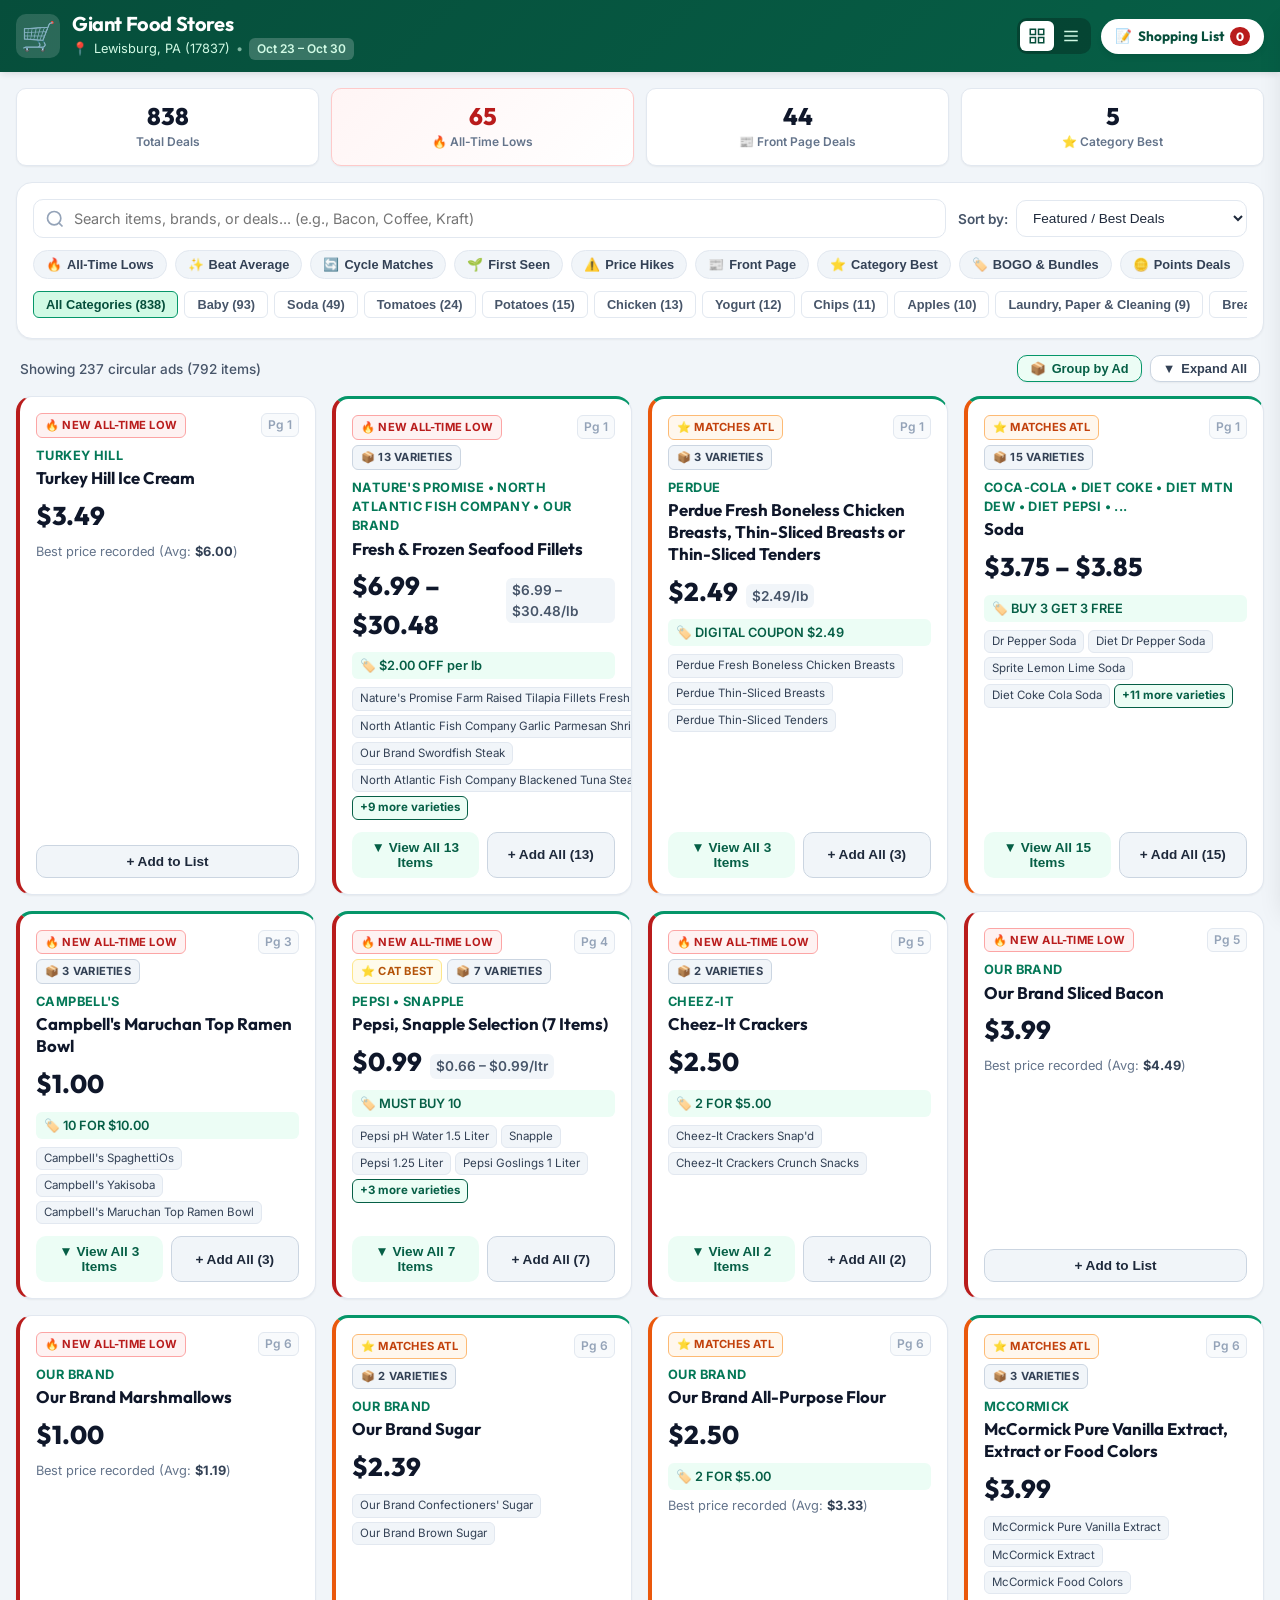
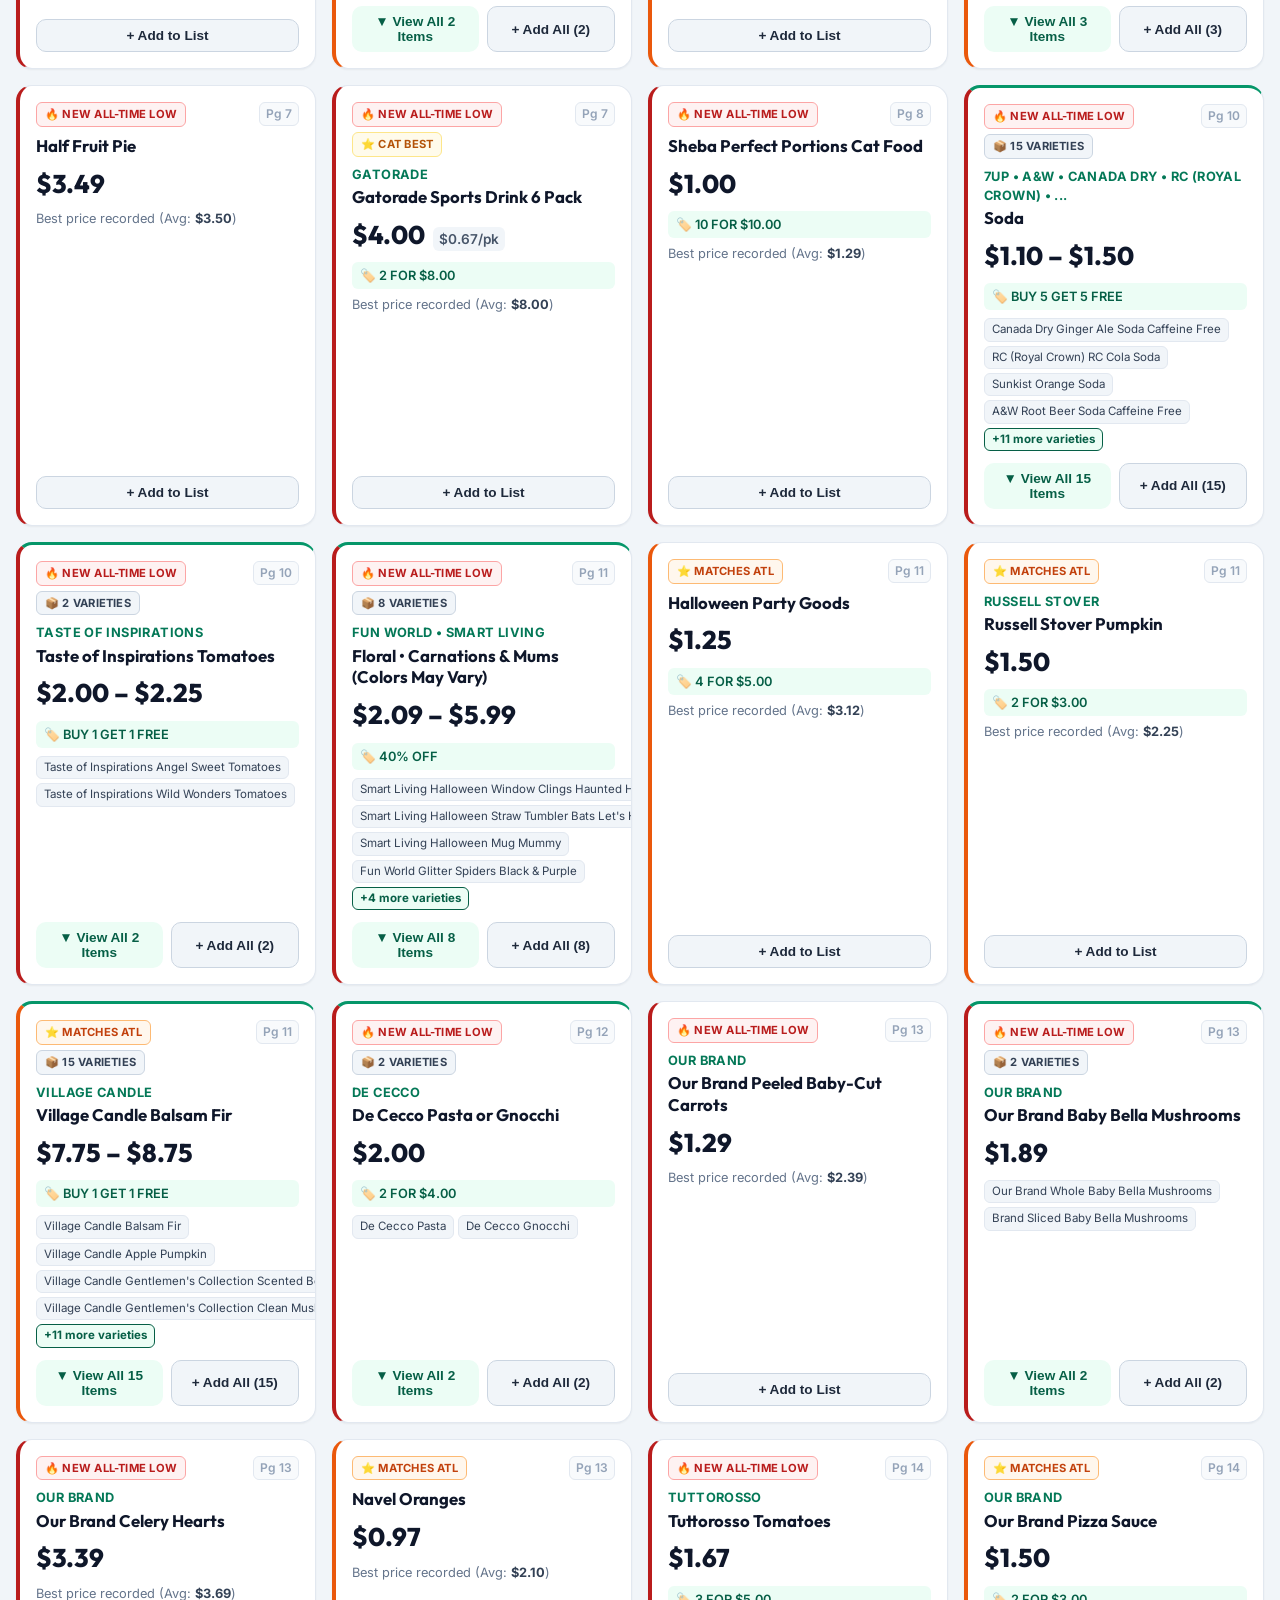
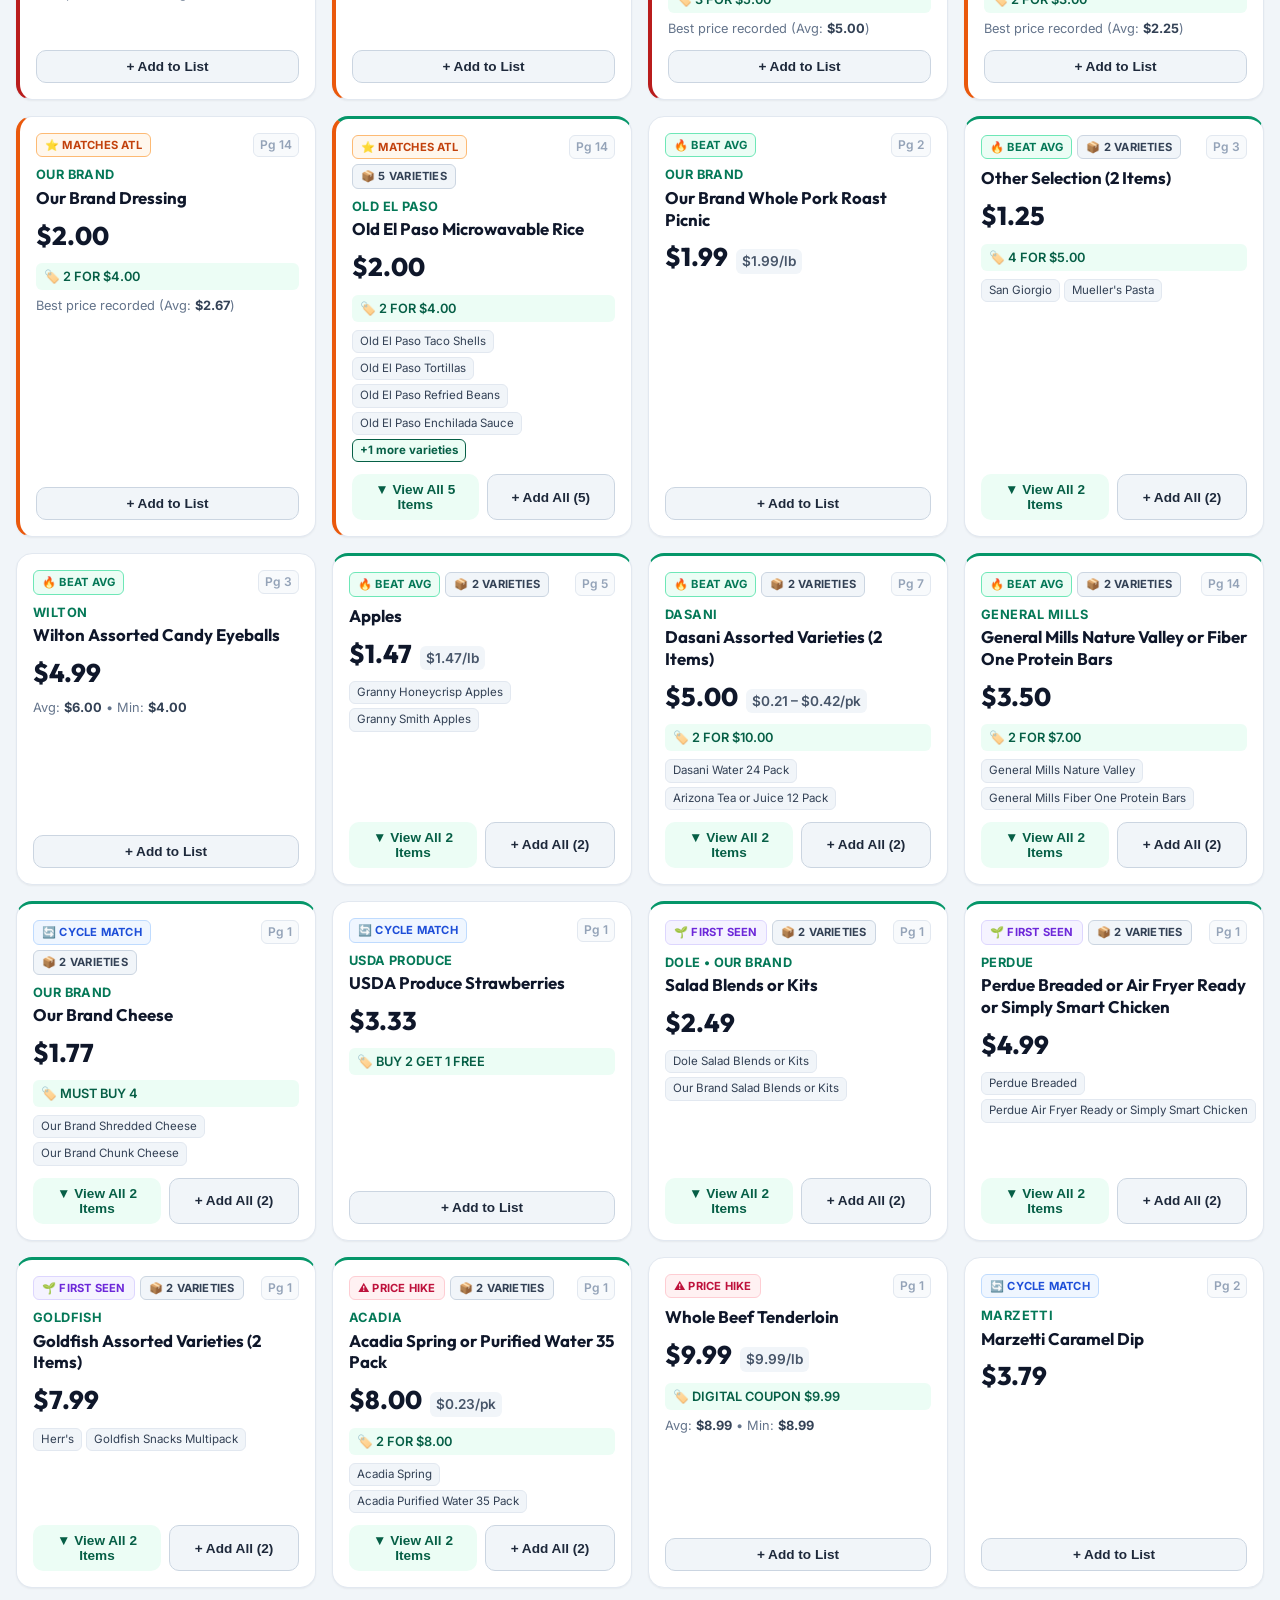
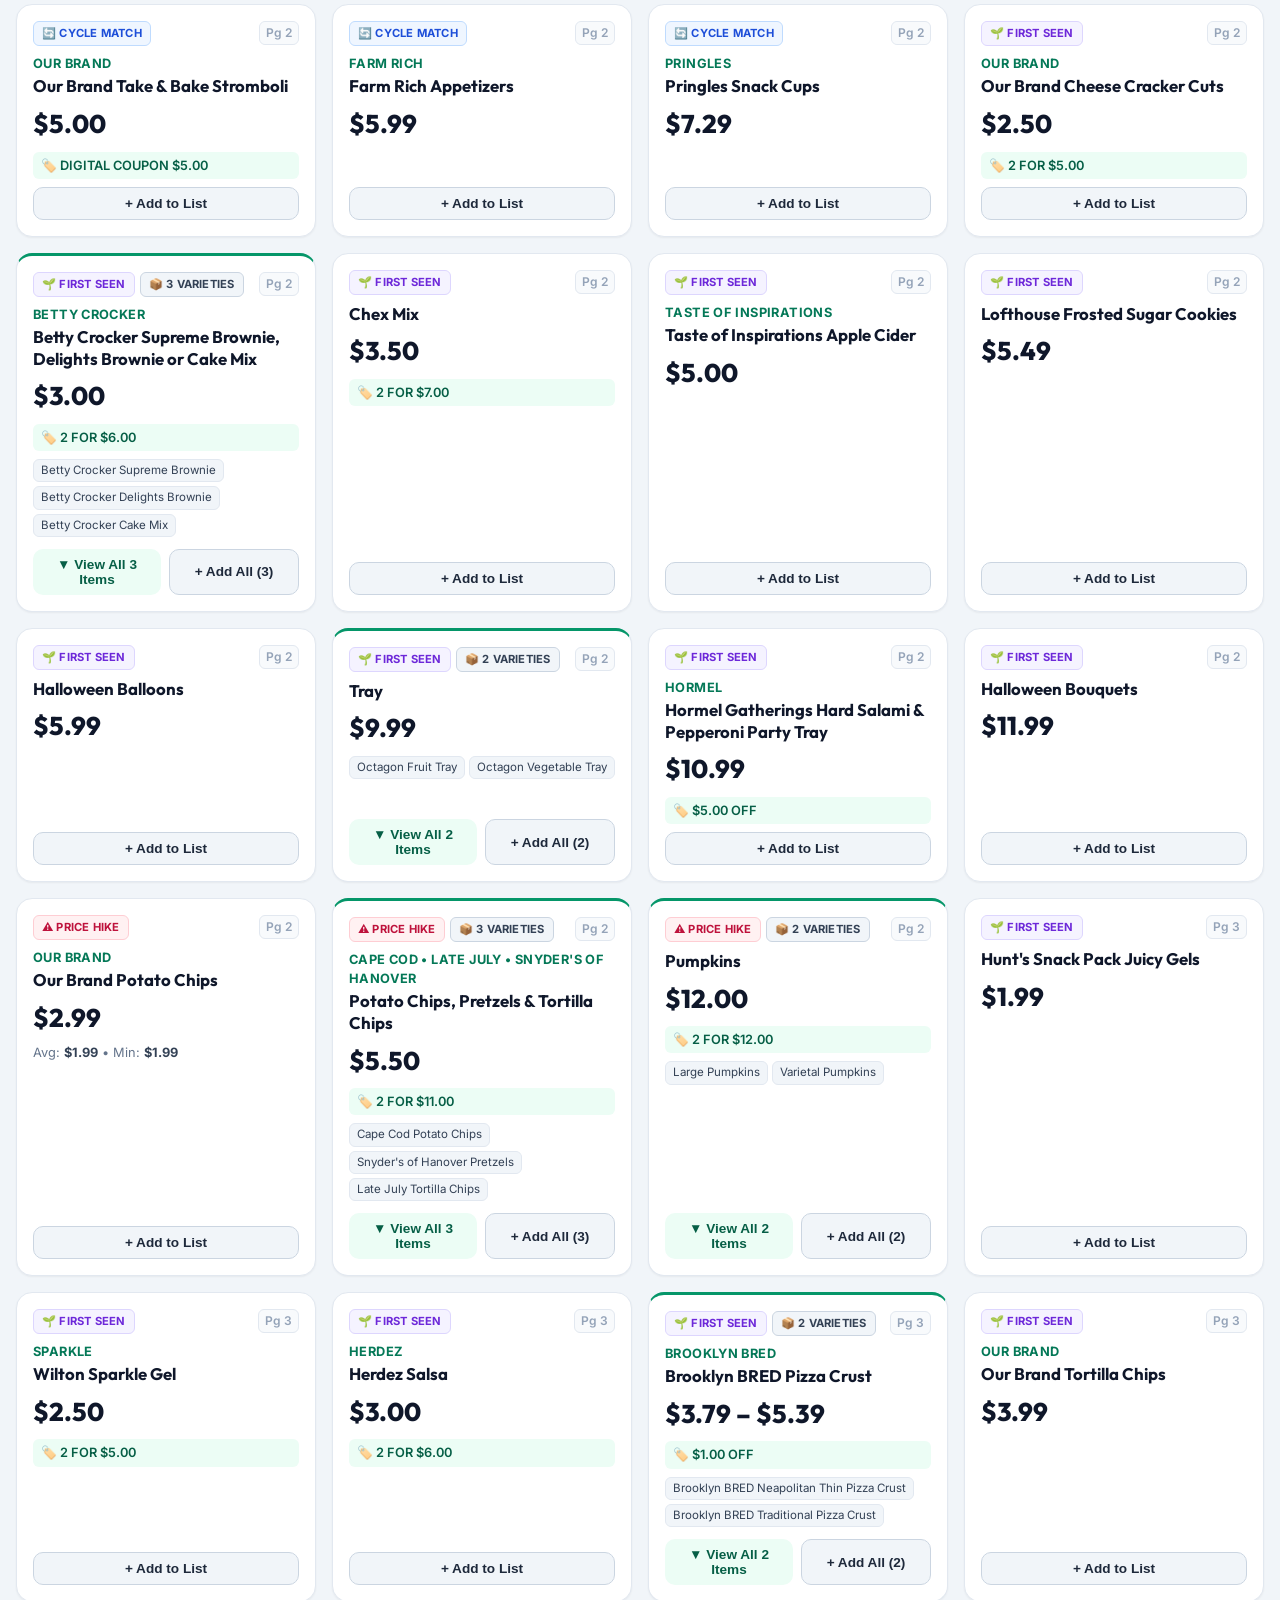
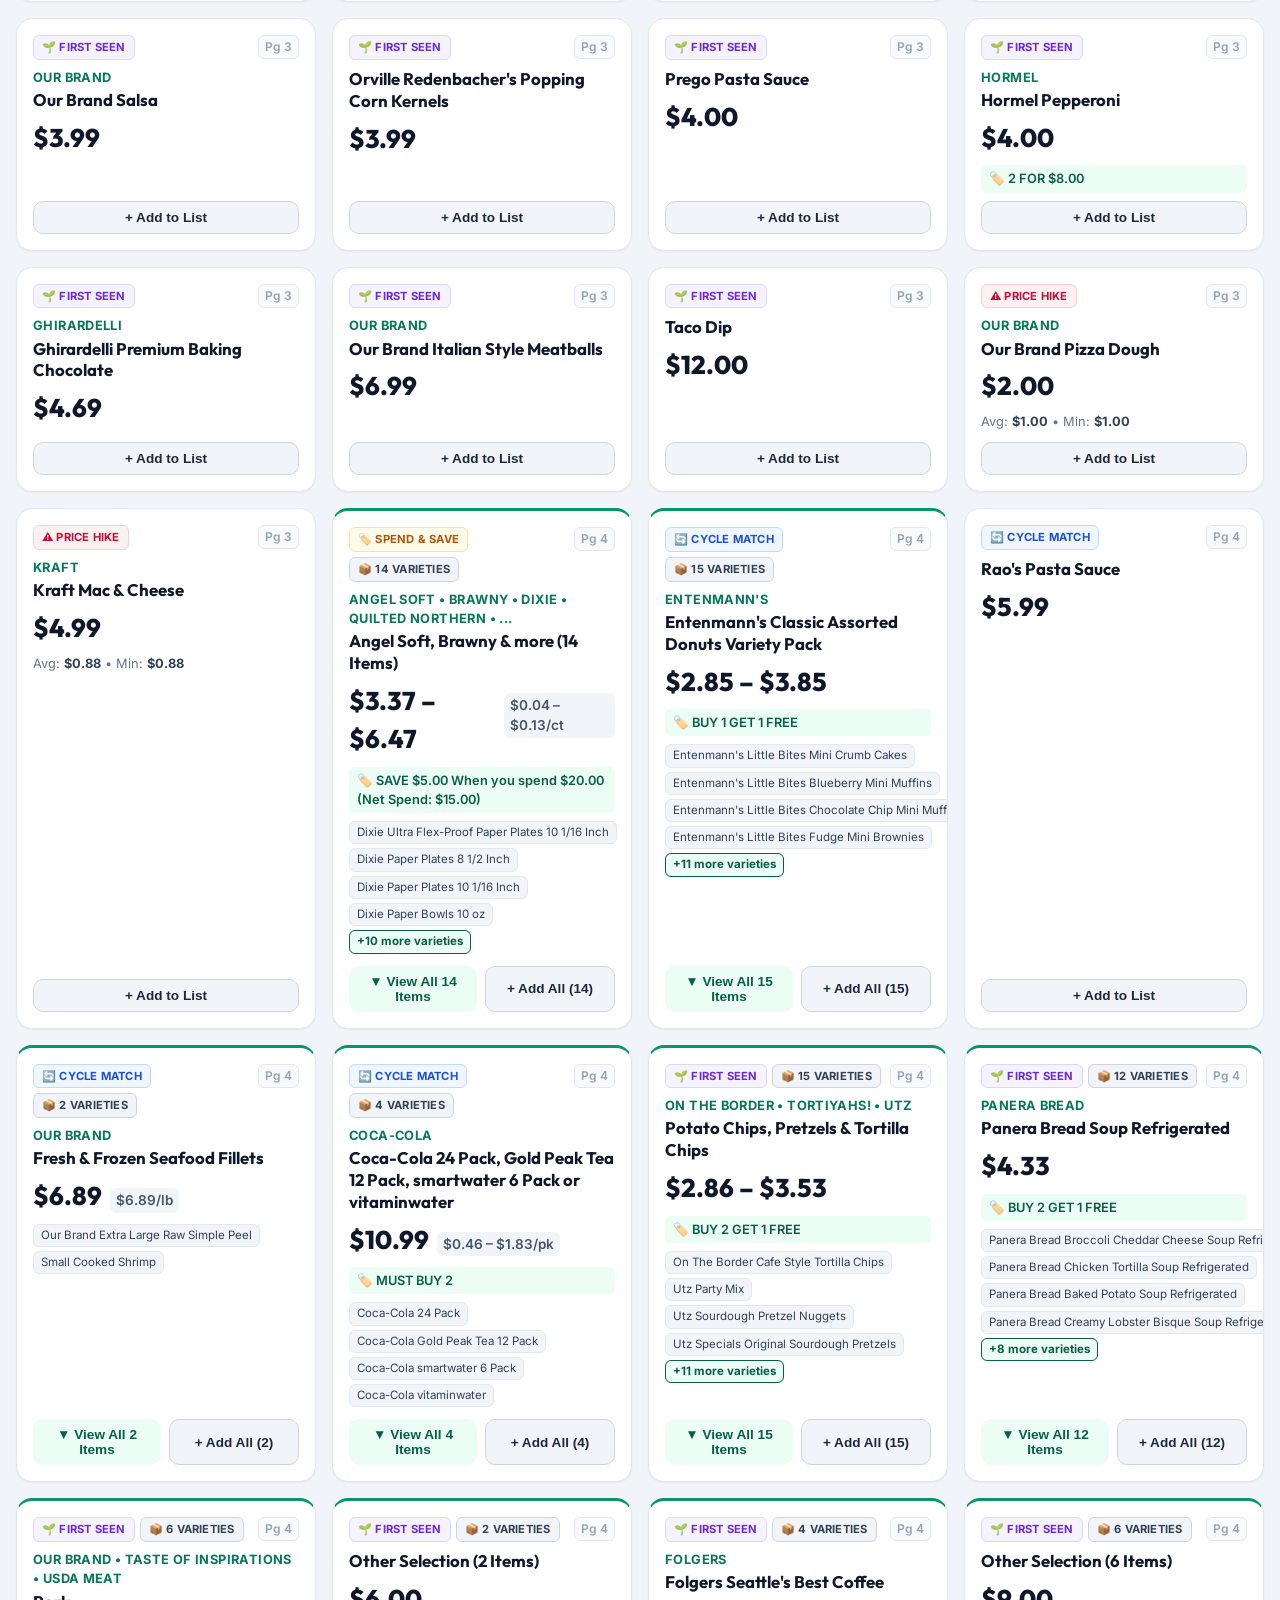
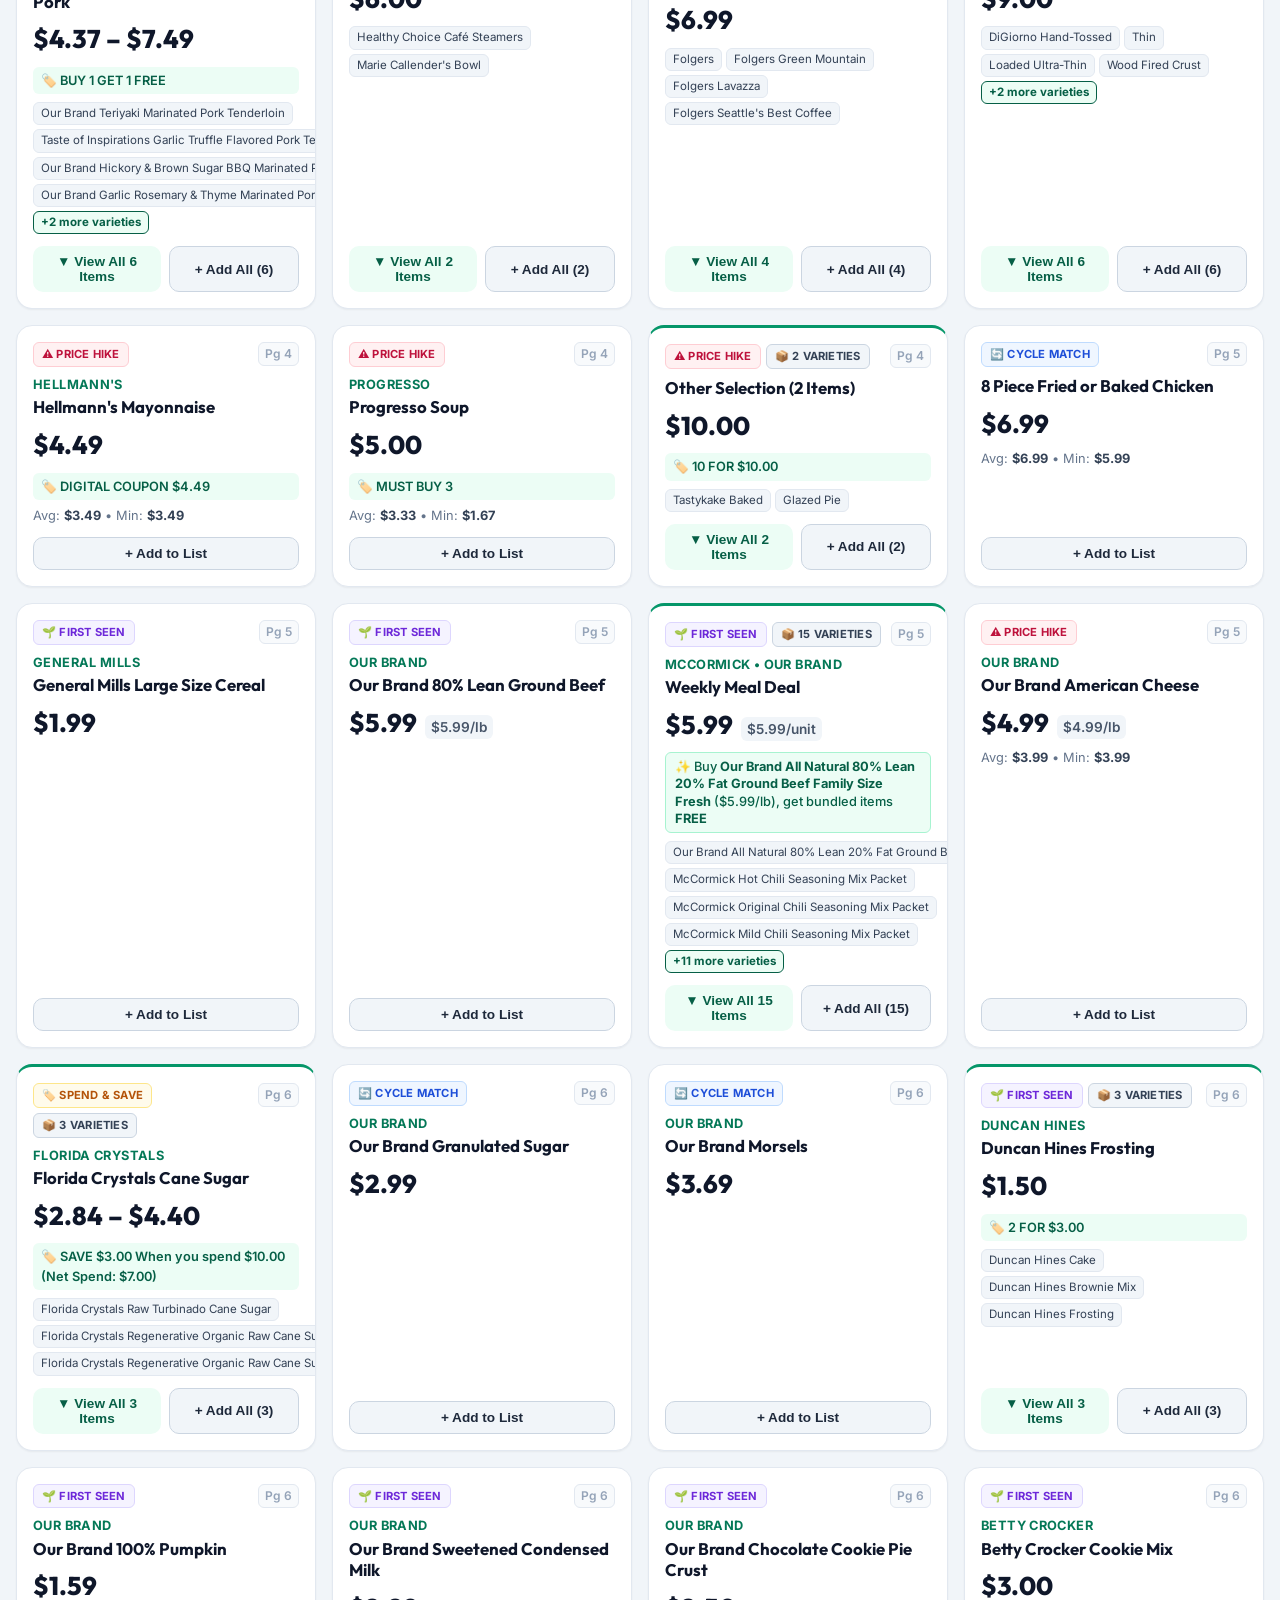
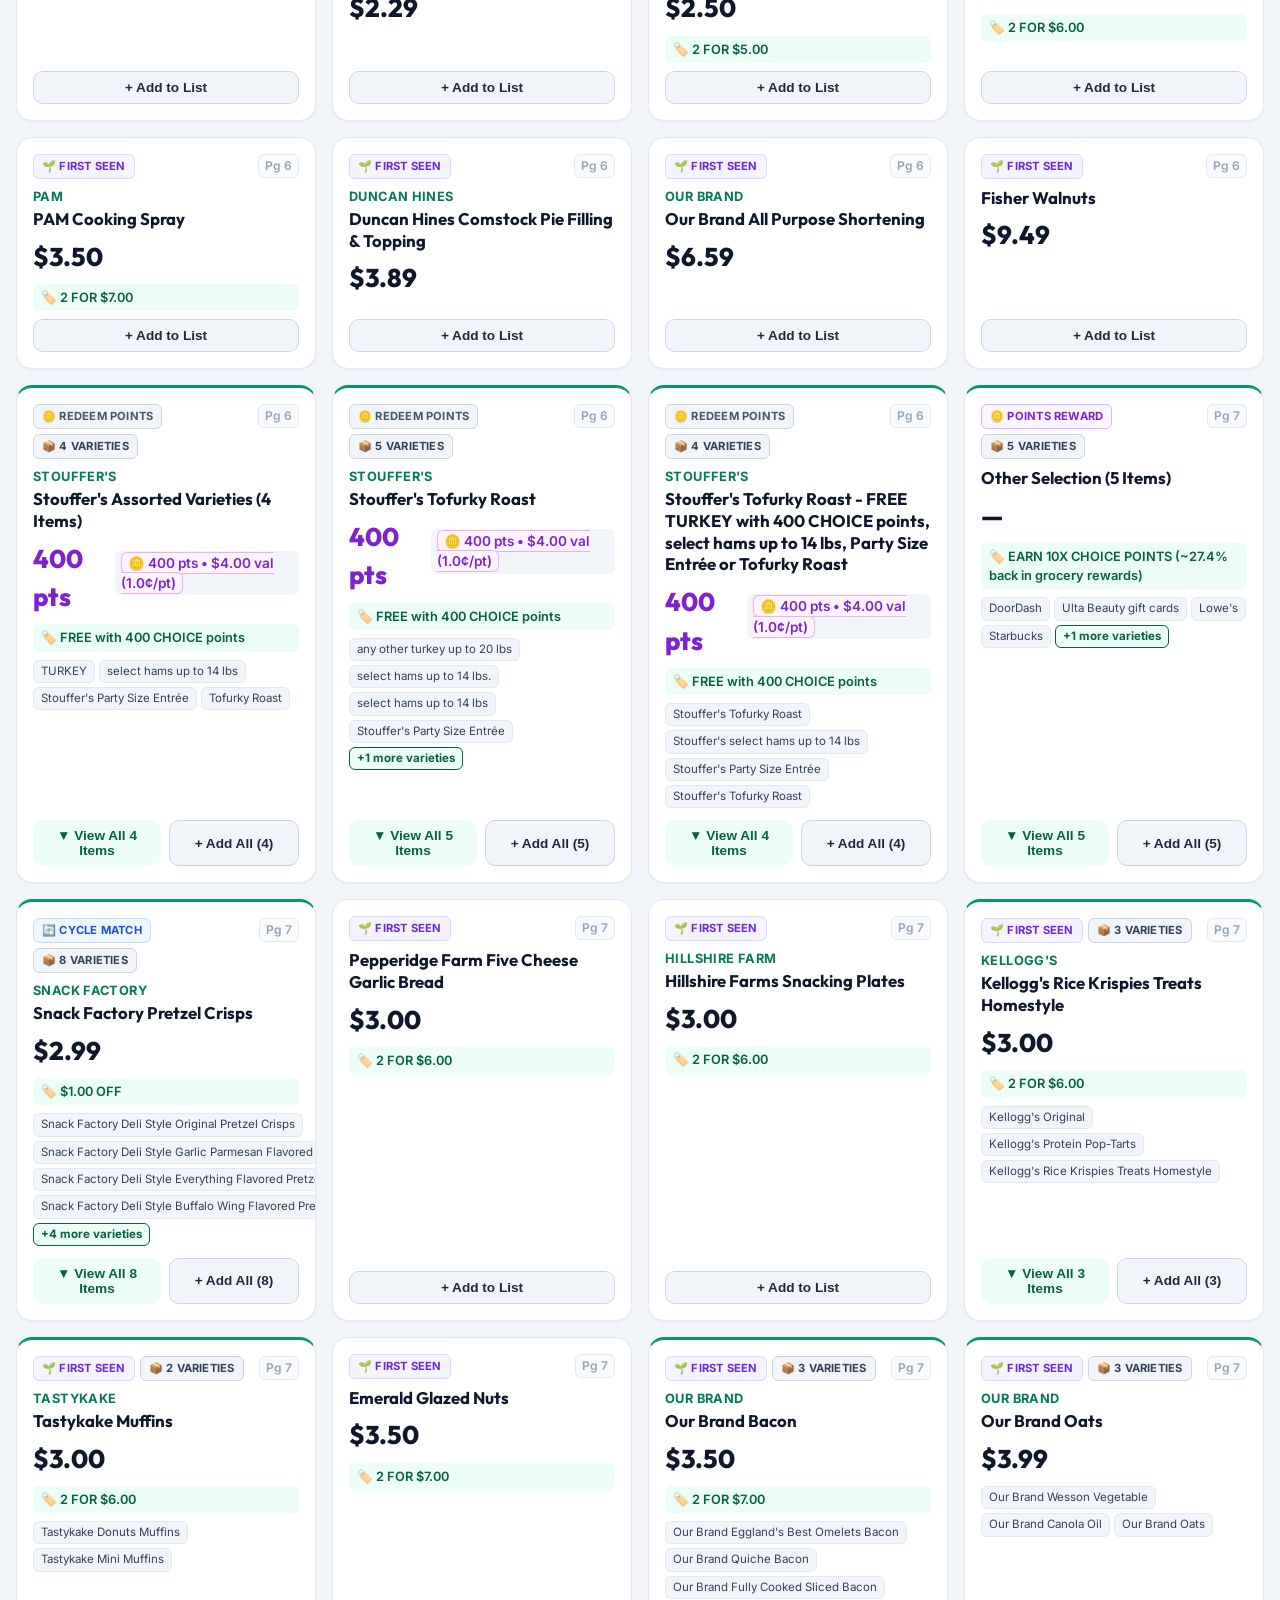
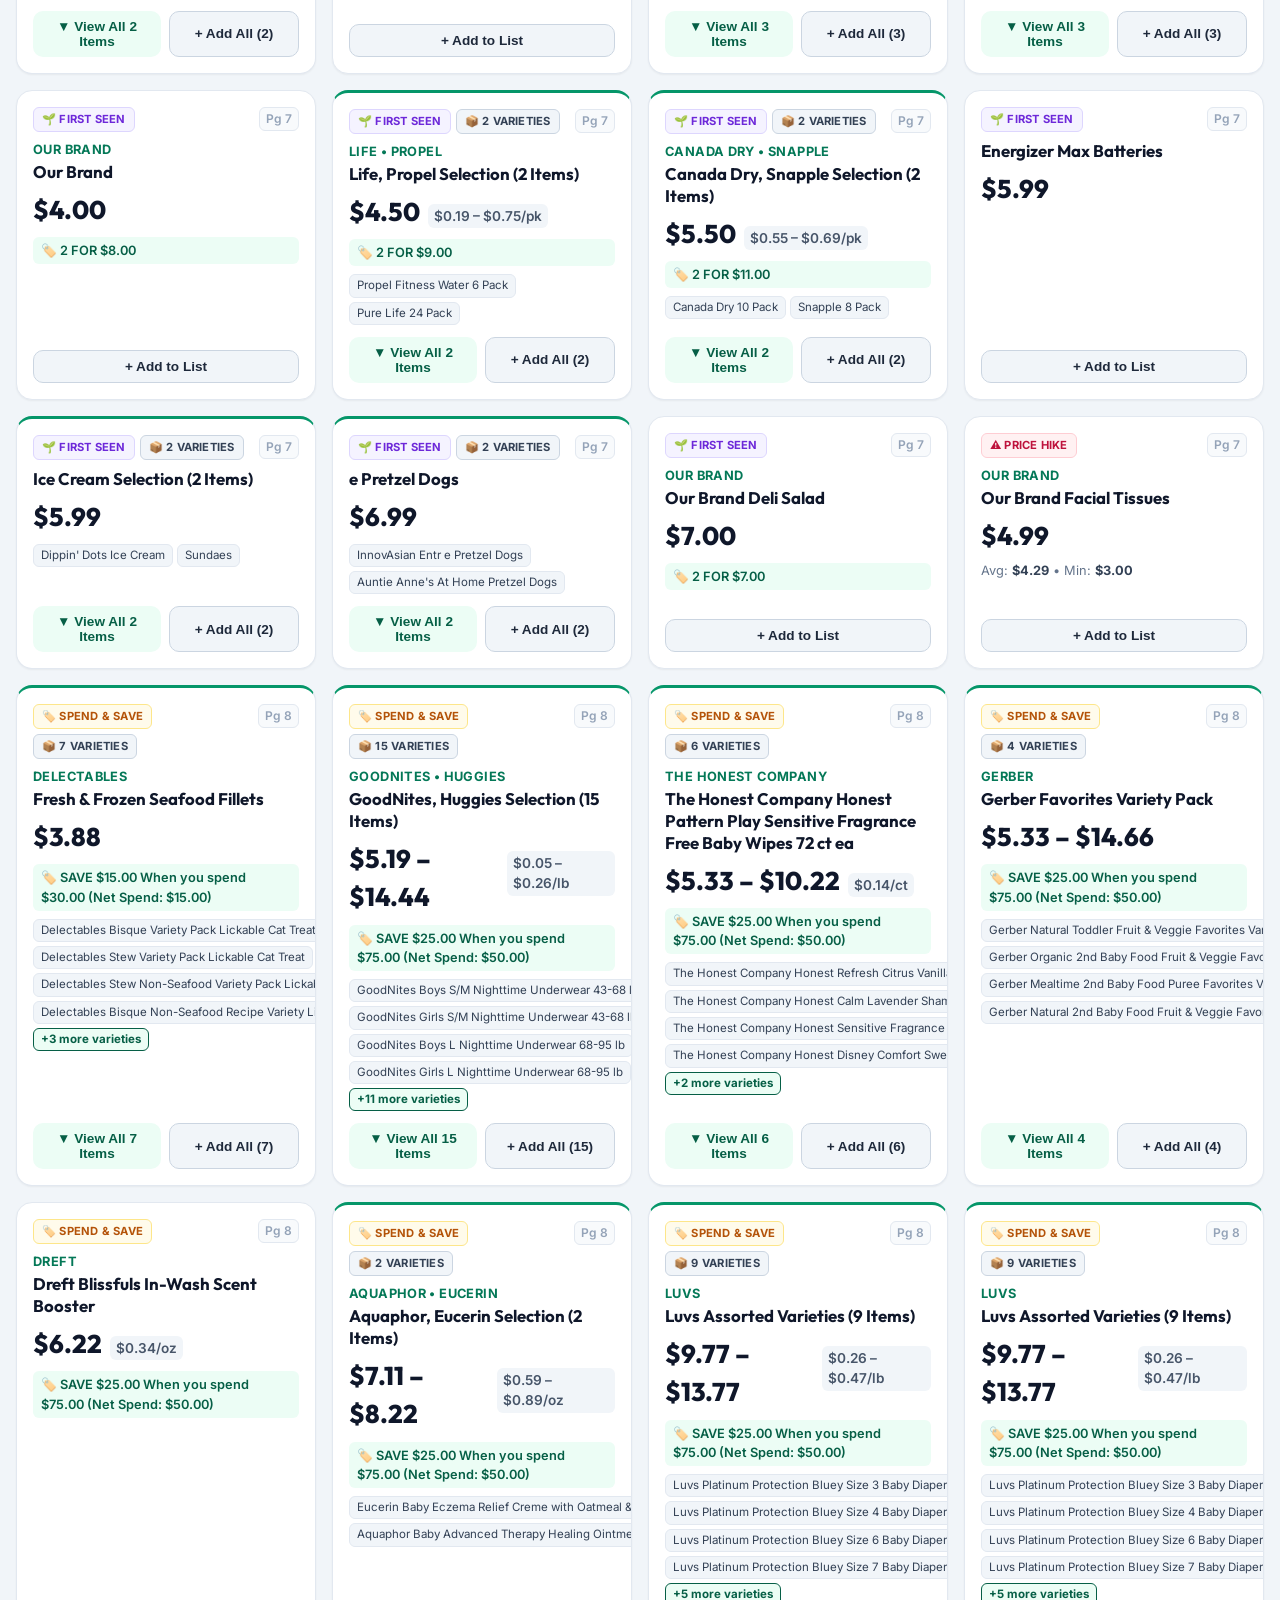
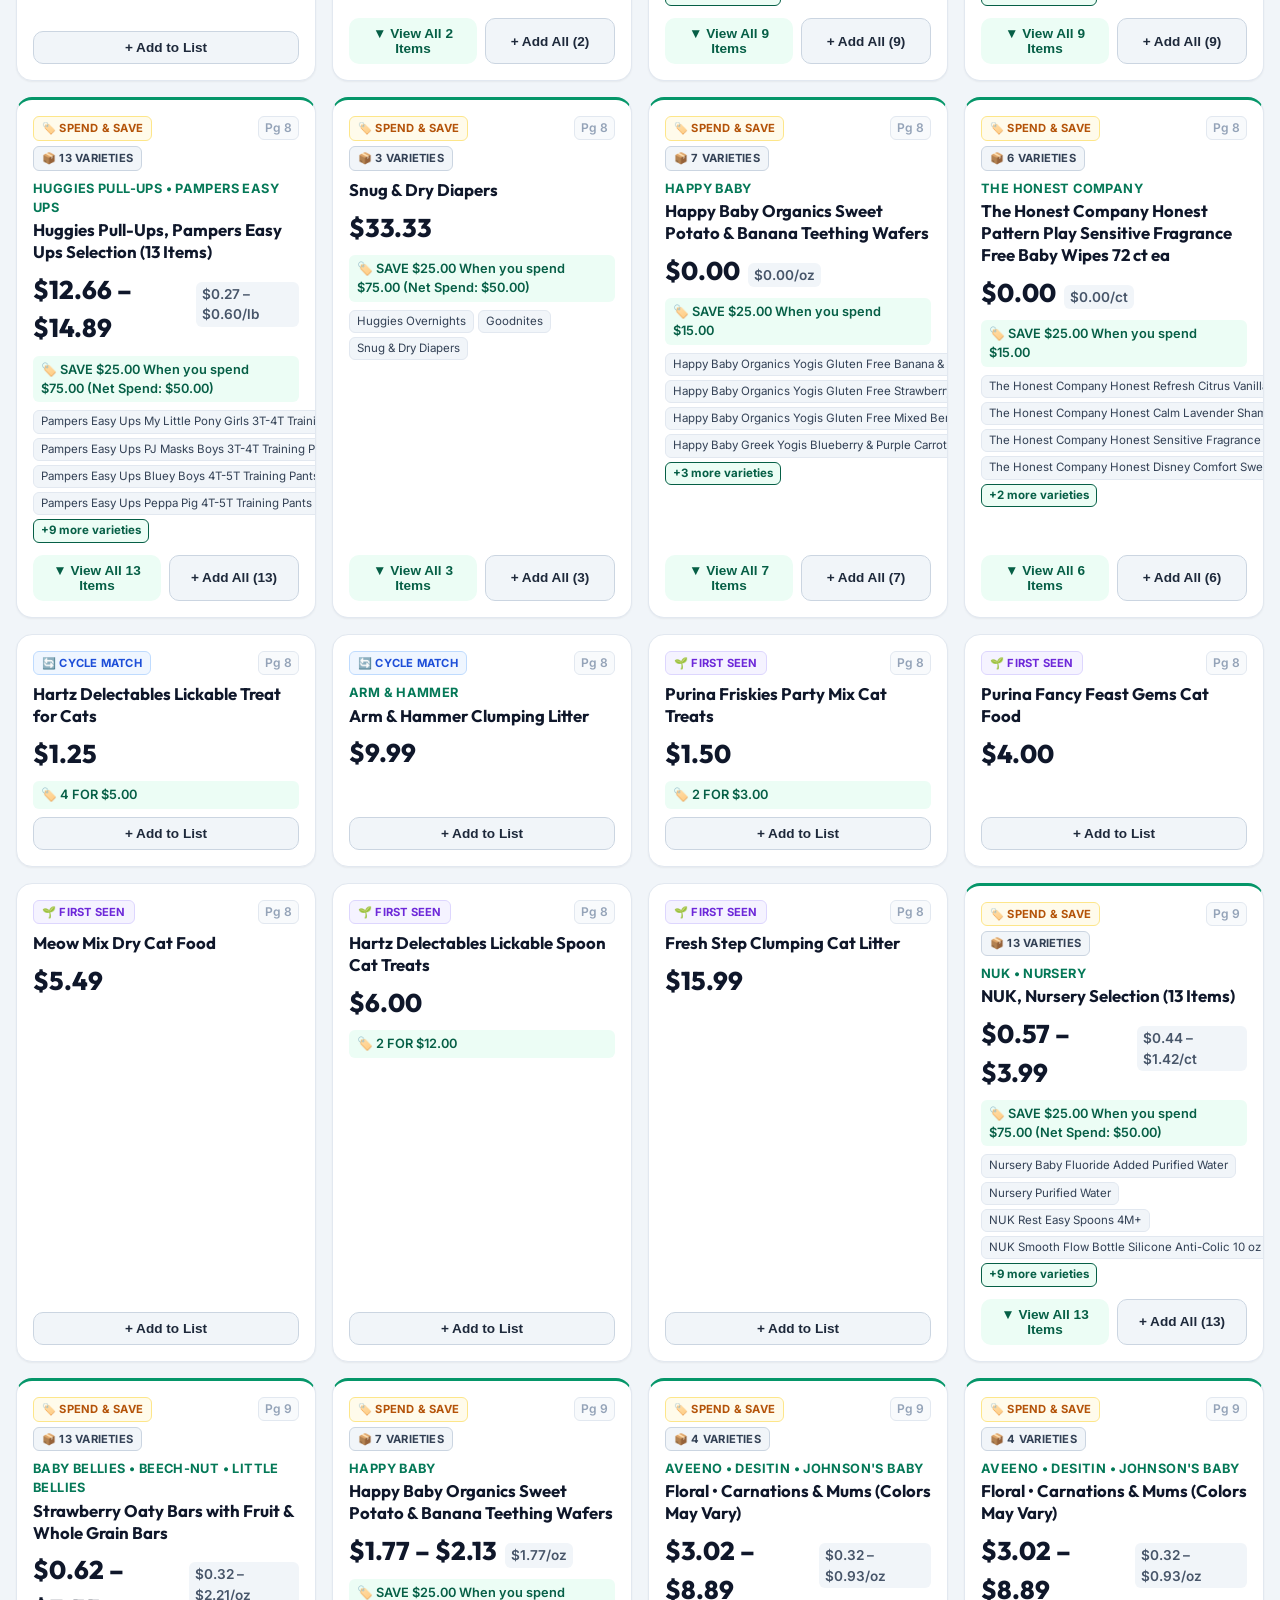
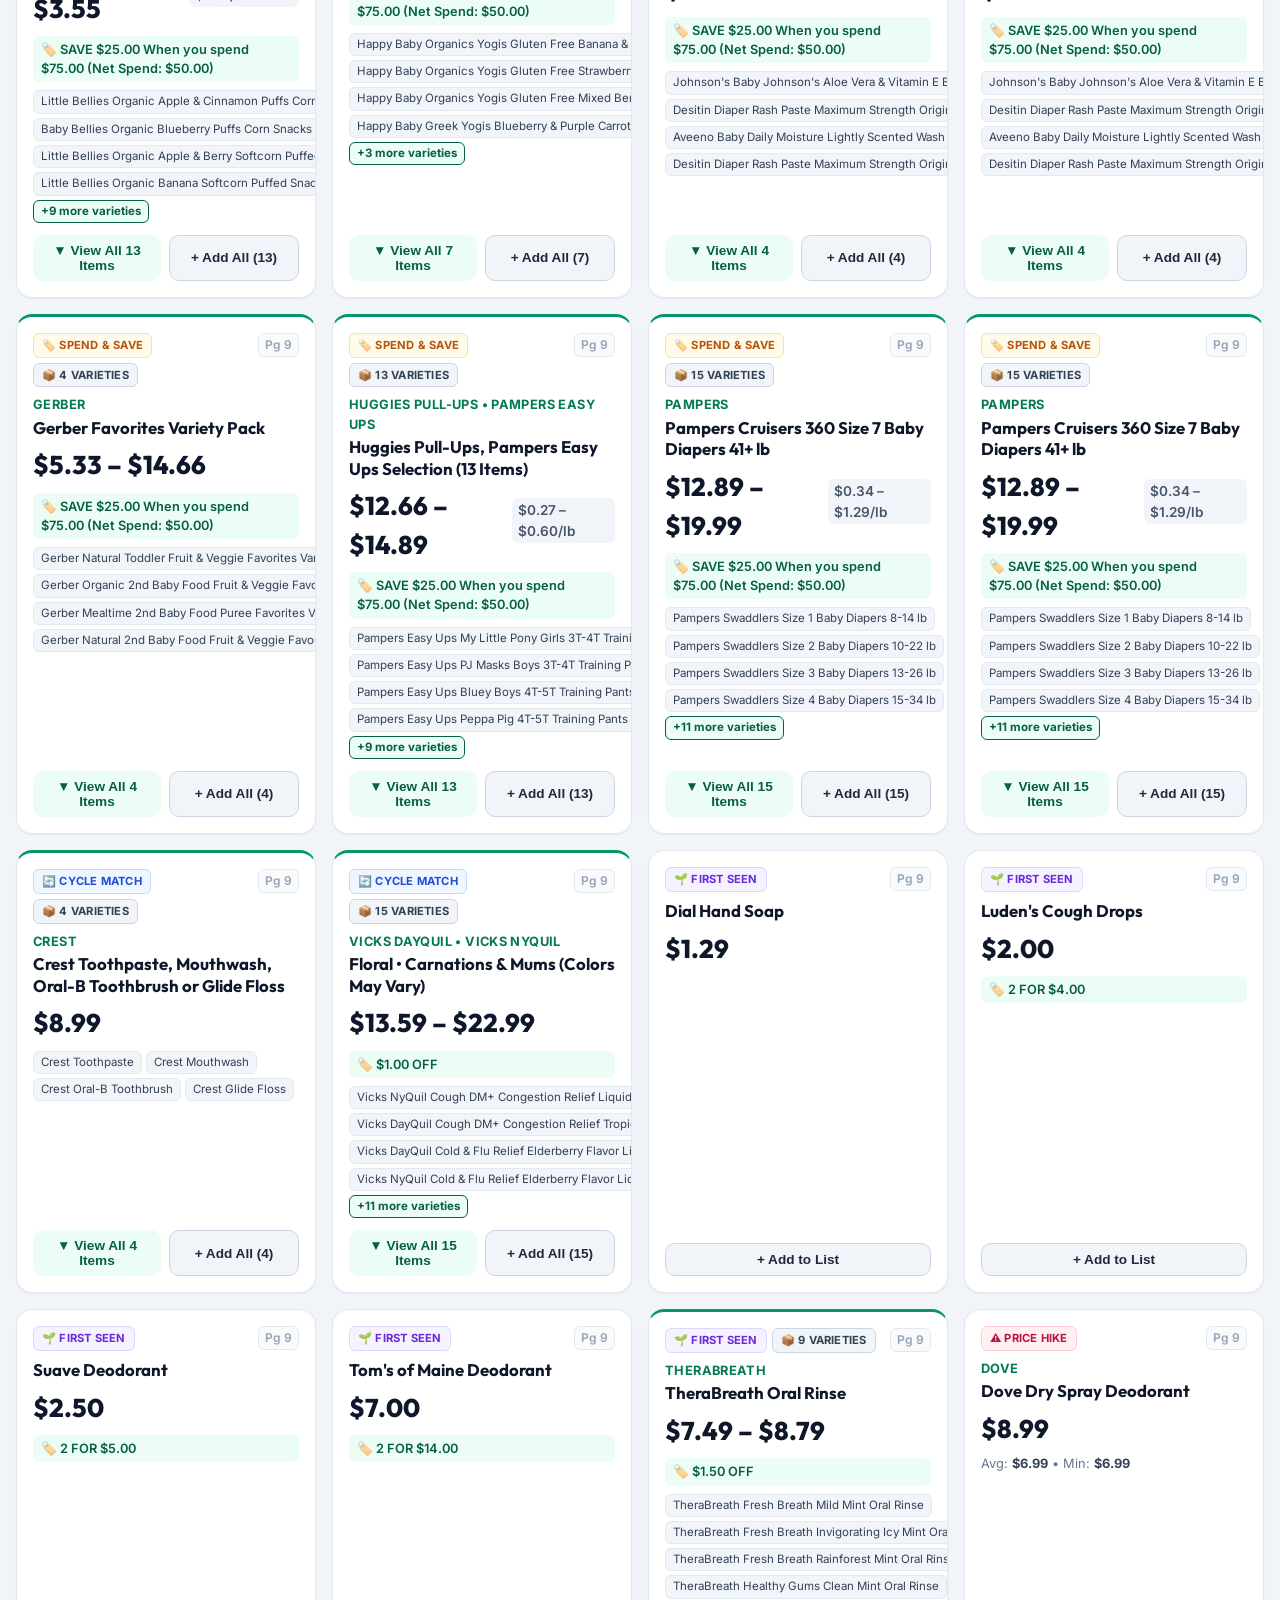
==== commit e8565313: "fix(web): hoist pkg variable declaration to prevent ReferenceError and cache-bust bundle" ====
--- a/index.html
+++ b/index.html
@@ -14,7 +14,7 @@
   <link href="https://fonts.googleapis.com/css2?family=Inter:wght@400;500;600;700&family=Outfit:wght@500;600;700;800&display=swap" rel="stylesheet" />
 
   <!-- Stylesheet -->
-  <link rel="stylesheet" href="styles.css?v=20261006b" />
+  <link rel="stylesheet" href="styles.css?v=20261025a" />
 </head>
 <body>
   <!-- Header / Navigation Bar -->
@@ -233,6 +233,6 @@
   </footer>
 
   <!-- App Script -->
-  <script src="app.js?v=20261006b"></script>
+  <script src="app.js?v=20261025a"></script>
 </body>
 </html>
--- a/styles.css
+++ b/styles.css
@@ -523,6 +523,10 @@
   border-left: 4px solid var(--badge-atl-text);
 }
 
+.deal-card.is-match-atl {
+  border-left: 4px solid #ea580c;
+}
+
 .card-top {
   display: flex;
   justify-content: space-between;
@@ -550,10 +554,16 @@
   white-space: nowrap;
 }
 
-.deal-badge.atl {
+.deal-badge.atl, .deal-badge.new-atl {
   background: var(--badge-atl-bg);
   color: var(--badge-atl-text);
   border: 1px solid var(--badge-atl-border);
+}
+
+.deal-badge.match-atl {
+  background: #fff7ed;
+  color: #c2410c;
+  border: 1px solid #fdba74;
 }
 
 .deal-badge.great, .deal-badge.beat {
@@ -572,6 +582,23 @@
   background: #fdf4ff;
   color: #9333ea;
   border: 1px solid #f0abfc;
+}
+
+.deal-badge.points-deal {
+  background: #faf5ff;
+  color: #7e22ce;
+  border: 1px solid #c084fc;
+}
+
+.deal-badge.points-redemption {
+  background: #f1f5f9;
+  color: #475569;
+  border: 1px solid #cbd5e1;
+}
+
+.points-price {
+  color: #7e22ce;
+  font-weight: 800;
 }
 
 .deal-badge.points-reward {
@@ -654,6 +681,12 @@
   color: var(--slate-900);
 }
 
+.current-price.free-price, .free-price {
+  color: #7e22ce;
+  font-weight: 800;
+  letter-spacing: -0.01em;
+}
+
 .unit-price-tag {
   font-size: 0.85rem;
   font-weight: 600;
@@ -661,6 +694,13 @@
   background: var(--slate-100);
   padding: 2px 6px;
   border-radius: var(--radius-sm);
+}
+
+.unit-price-tag.points-yield-tag {
+  background: #fdf4ff;
+  color: #7e22ce;
+  border: 1px solid #f0abfc;
+  font-weight: 600;
 }
 
 .promo-detail-note {
@@ -671,6 +711,18 @@
   border-radius: var(--radius-sm);
   margin-bottom: 8px;
   font-weight: 600;
+}
+
+.meal-deal-qualifier-note {
+  font-size: 0.8rem;
+  color: #065f46;
+  background: #ecfdf5;
+  border: 1px solid #a7f3d0;
+  padding: 5px 9px;
+  border-radius: var(--radius-sm);
+  margin-bottom: 8px;
+  line-height: 1.35;
+  font-weight: 500;
 }
 
 .history-summary {
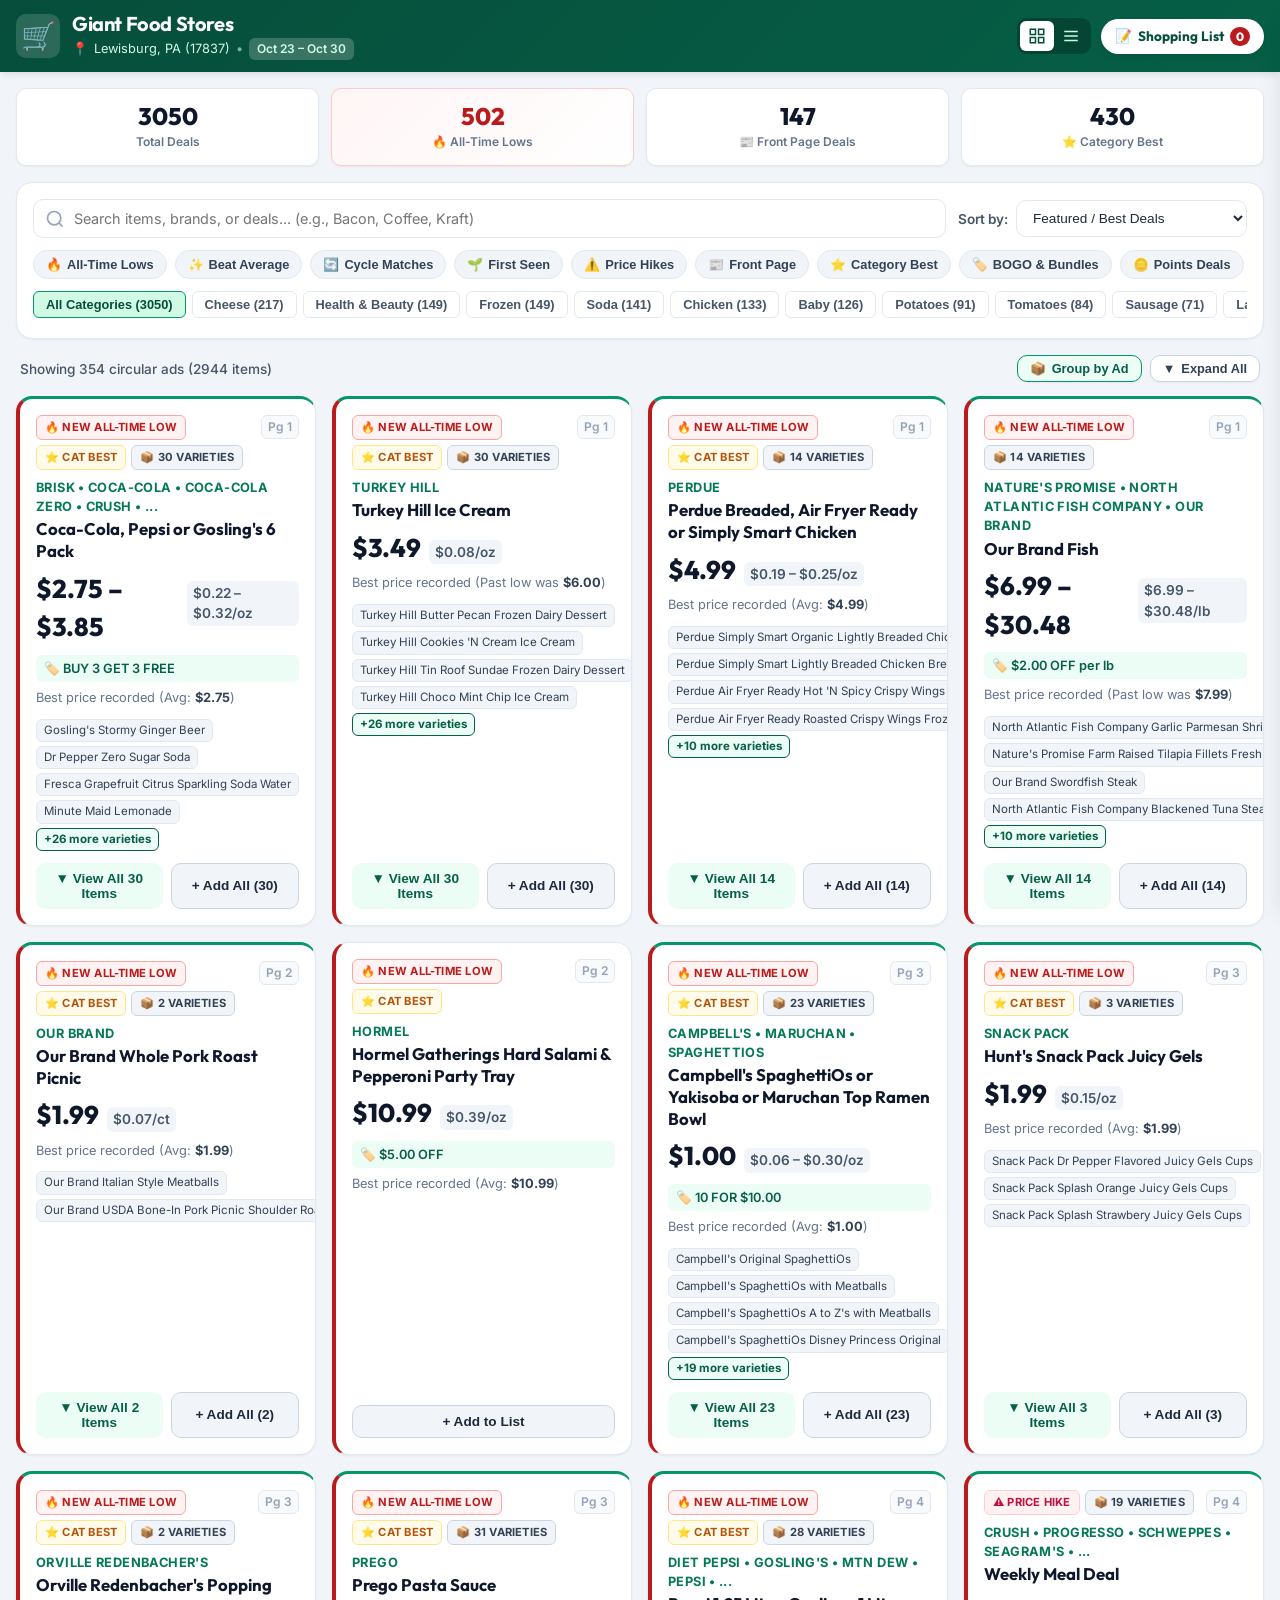
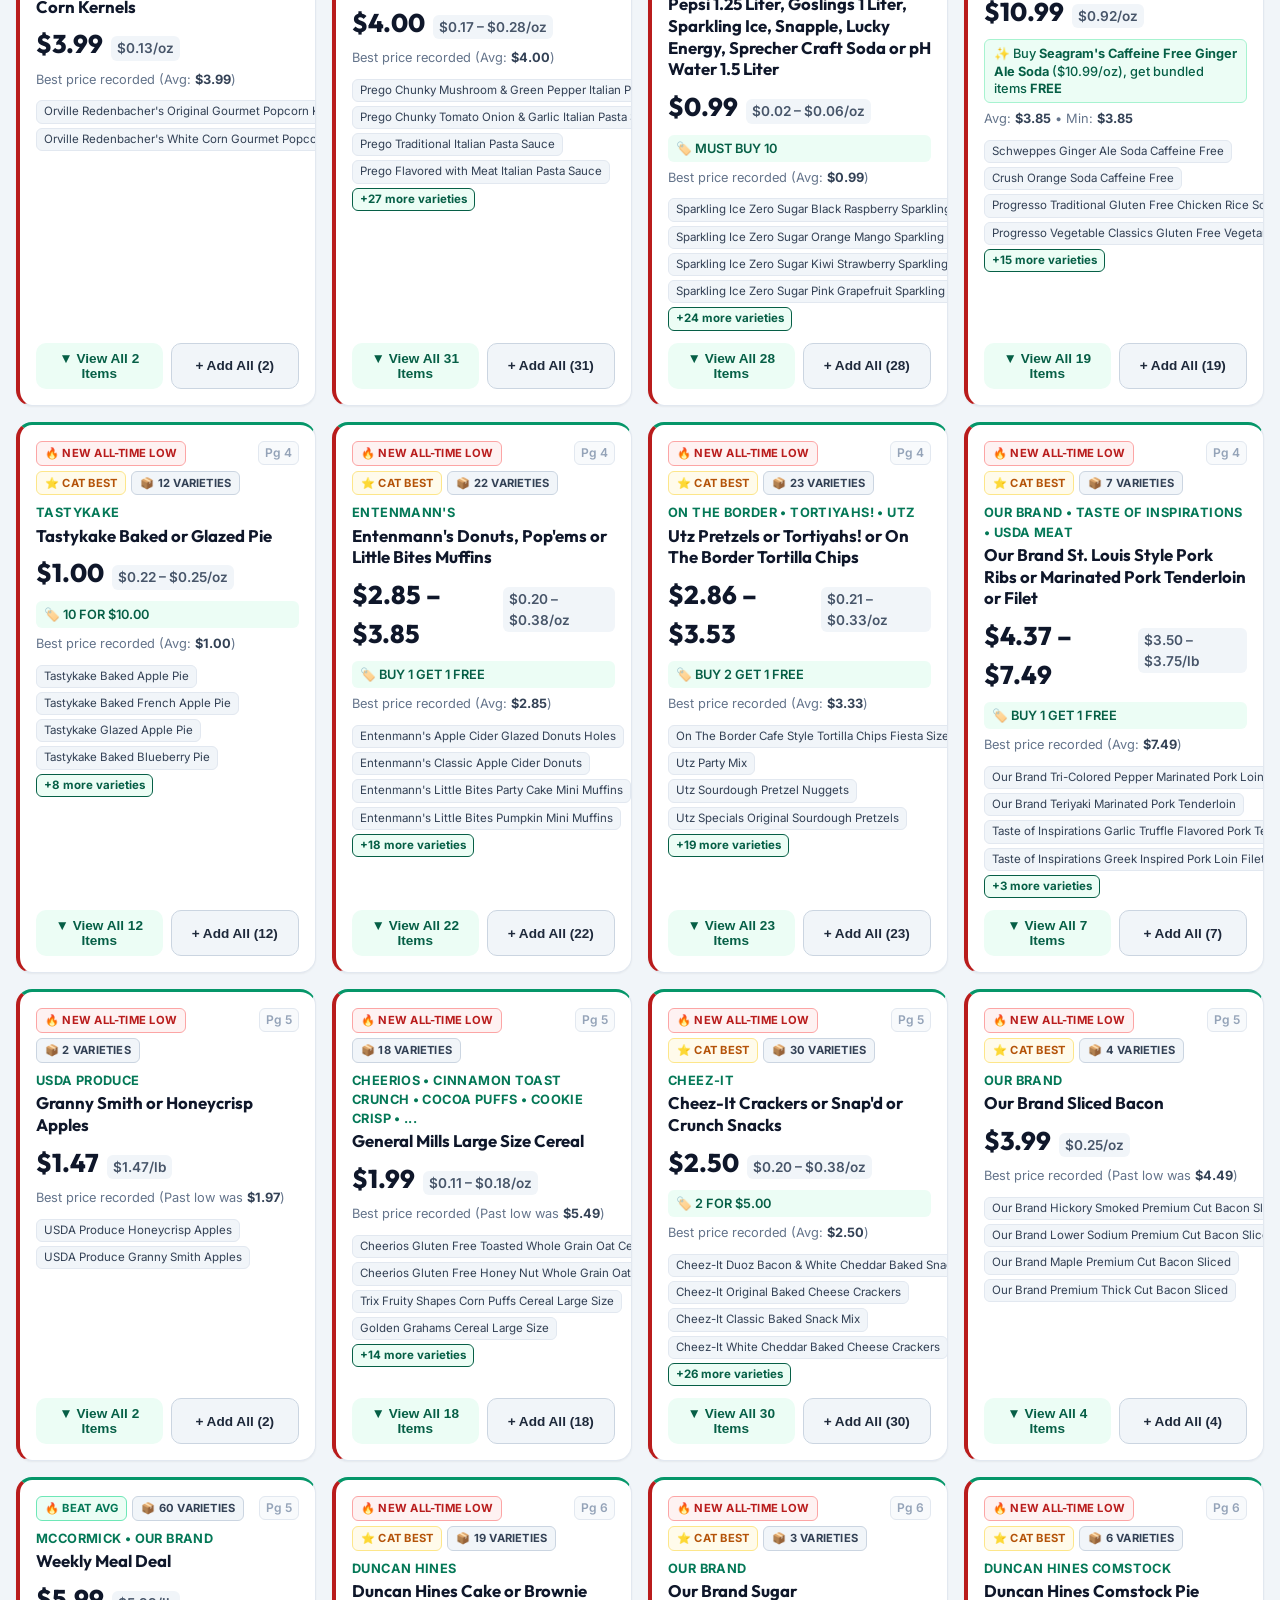
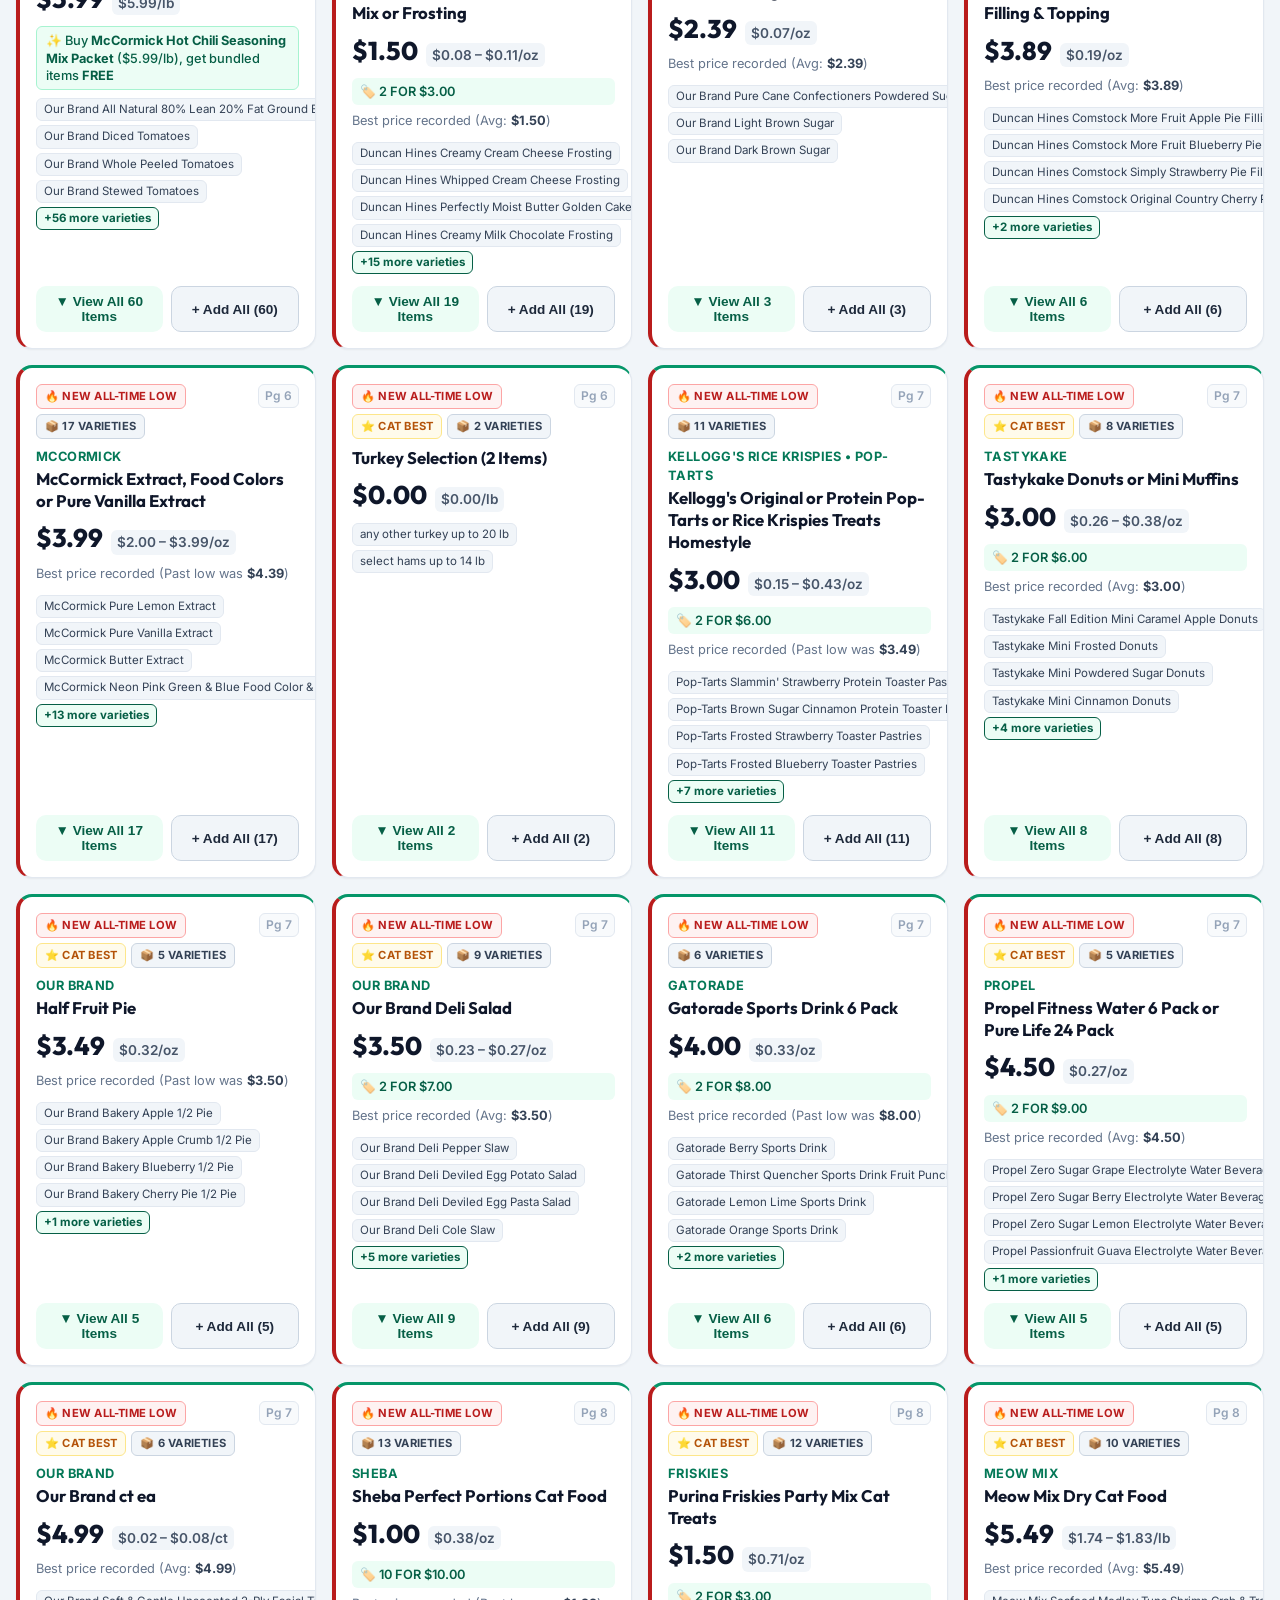
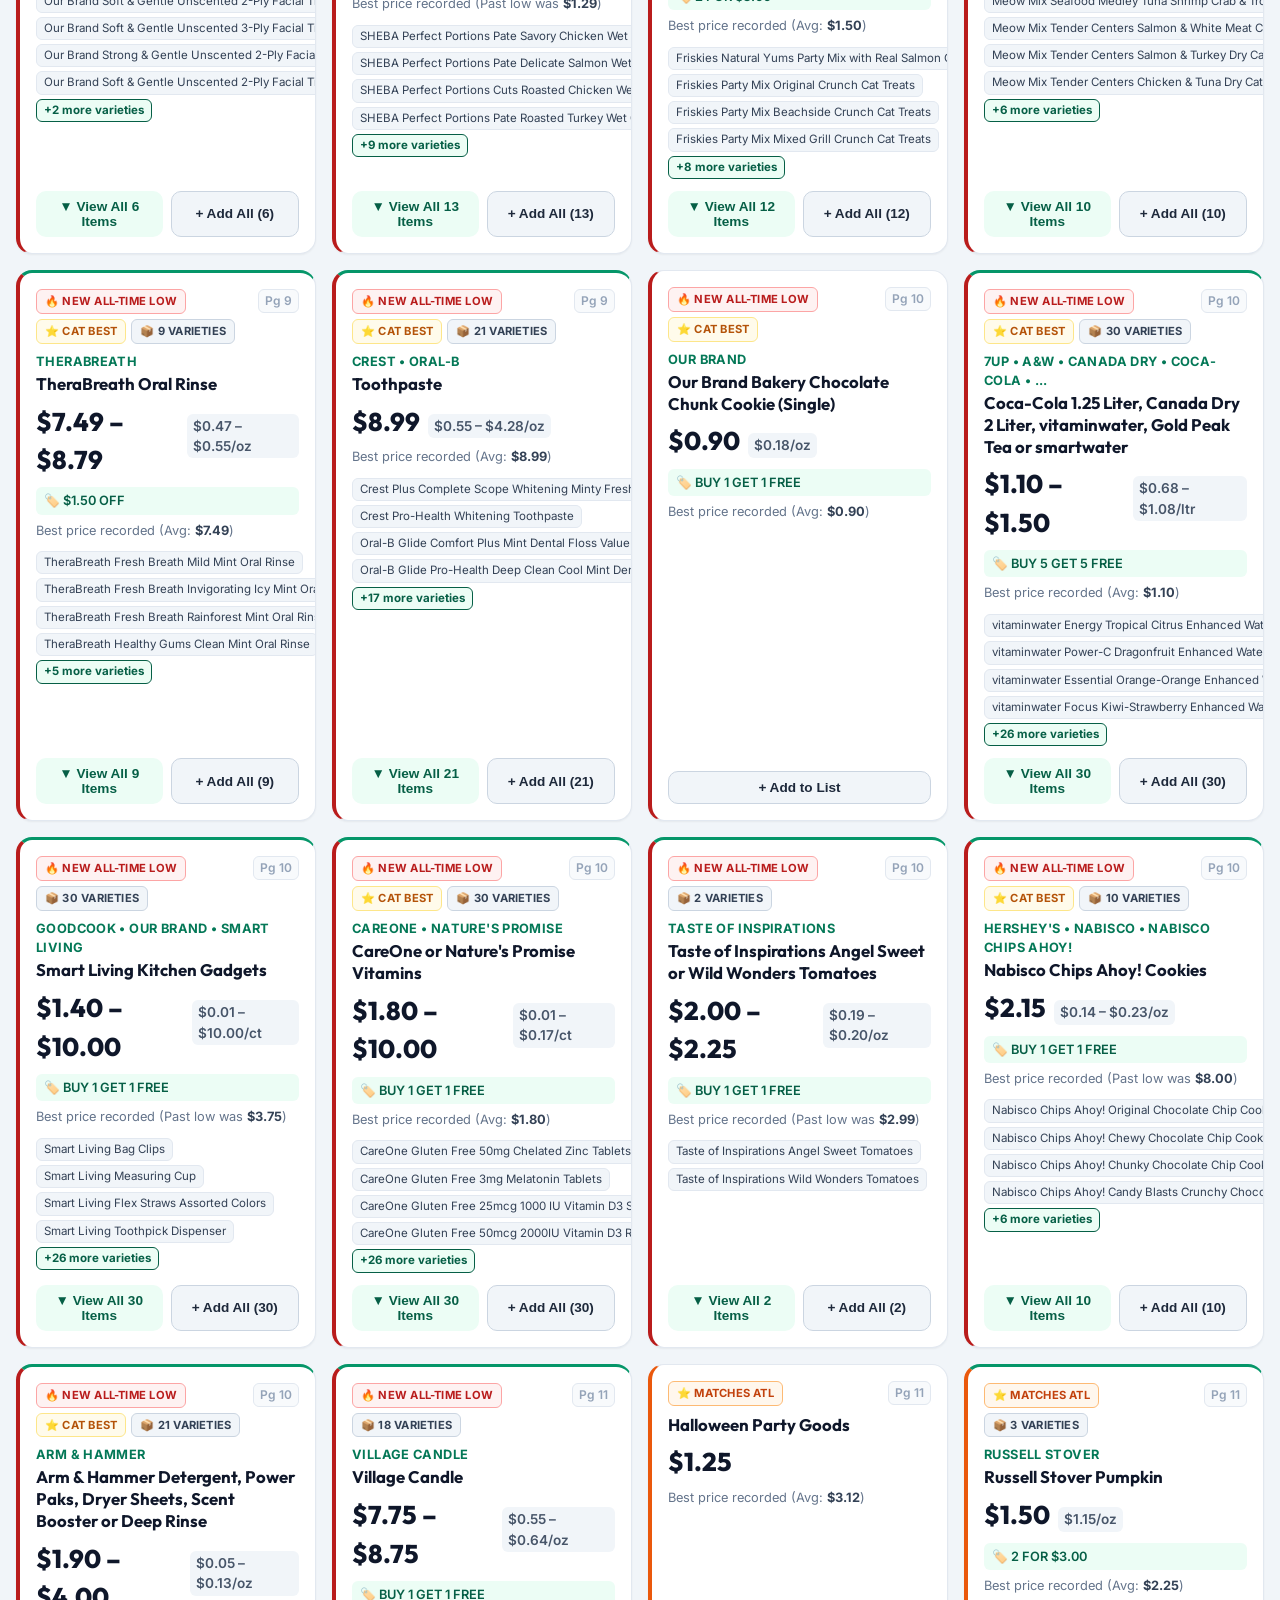
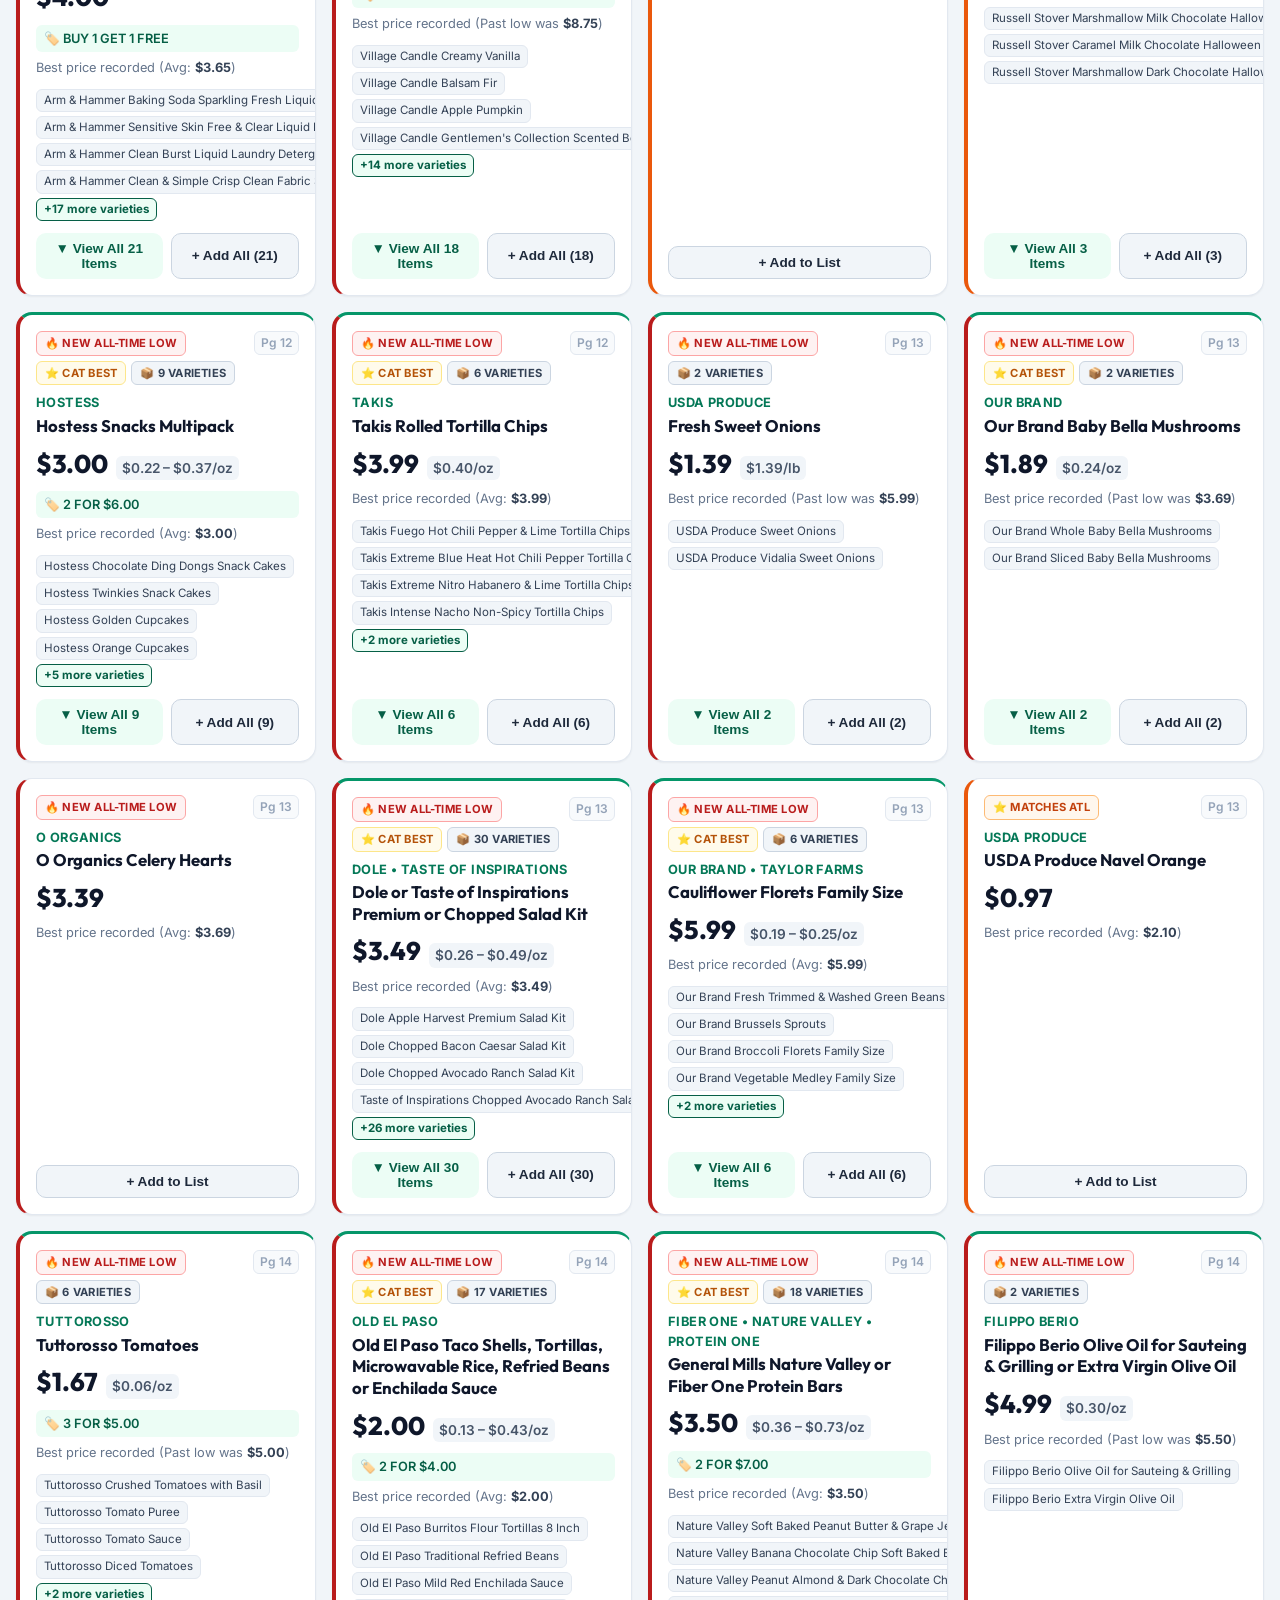
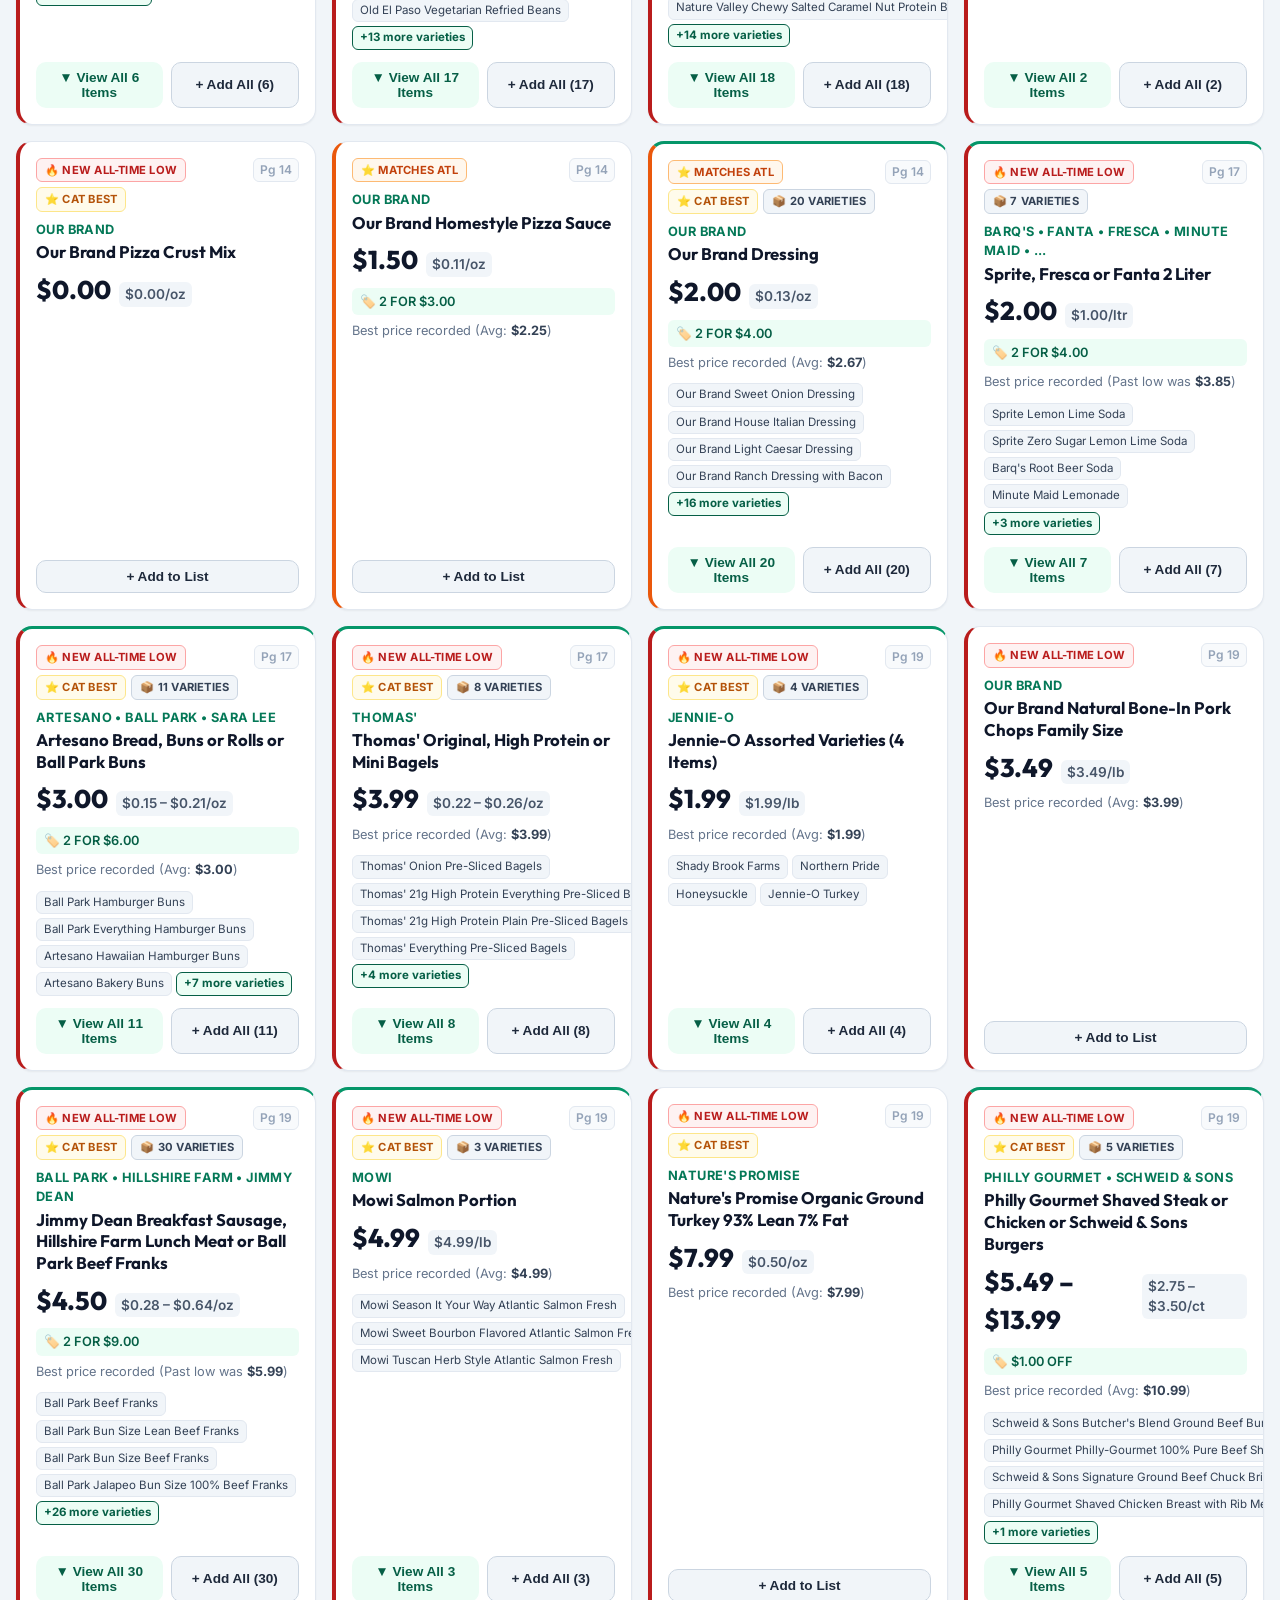
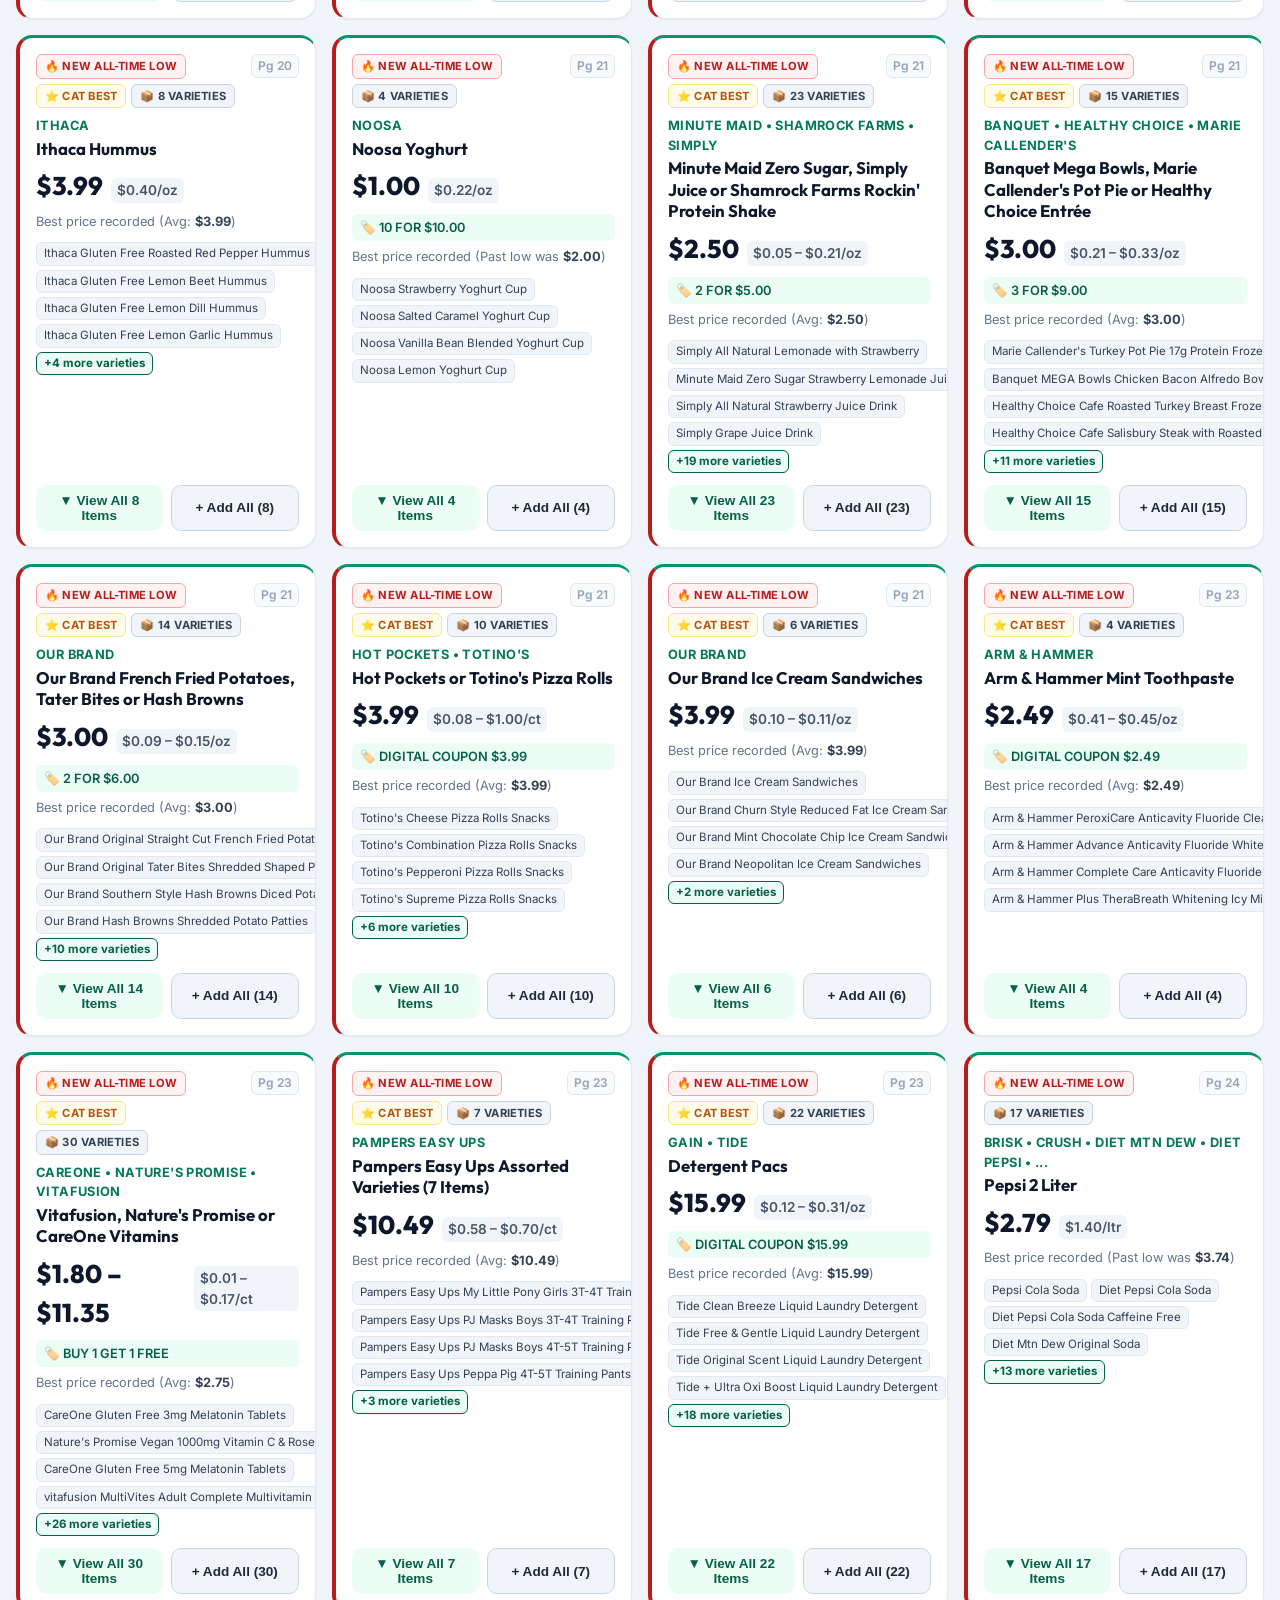
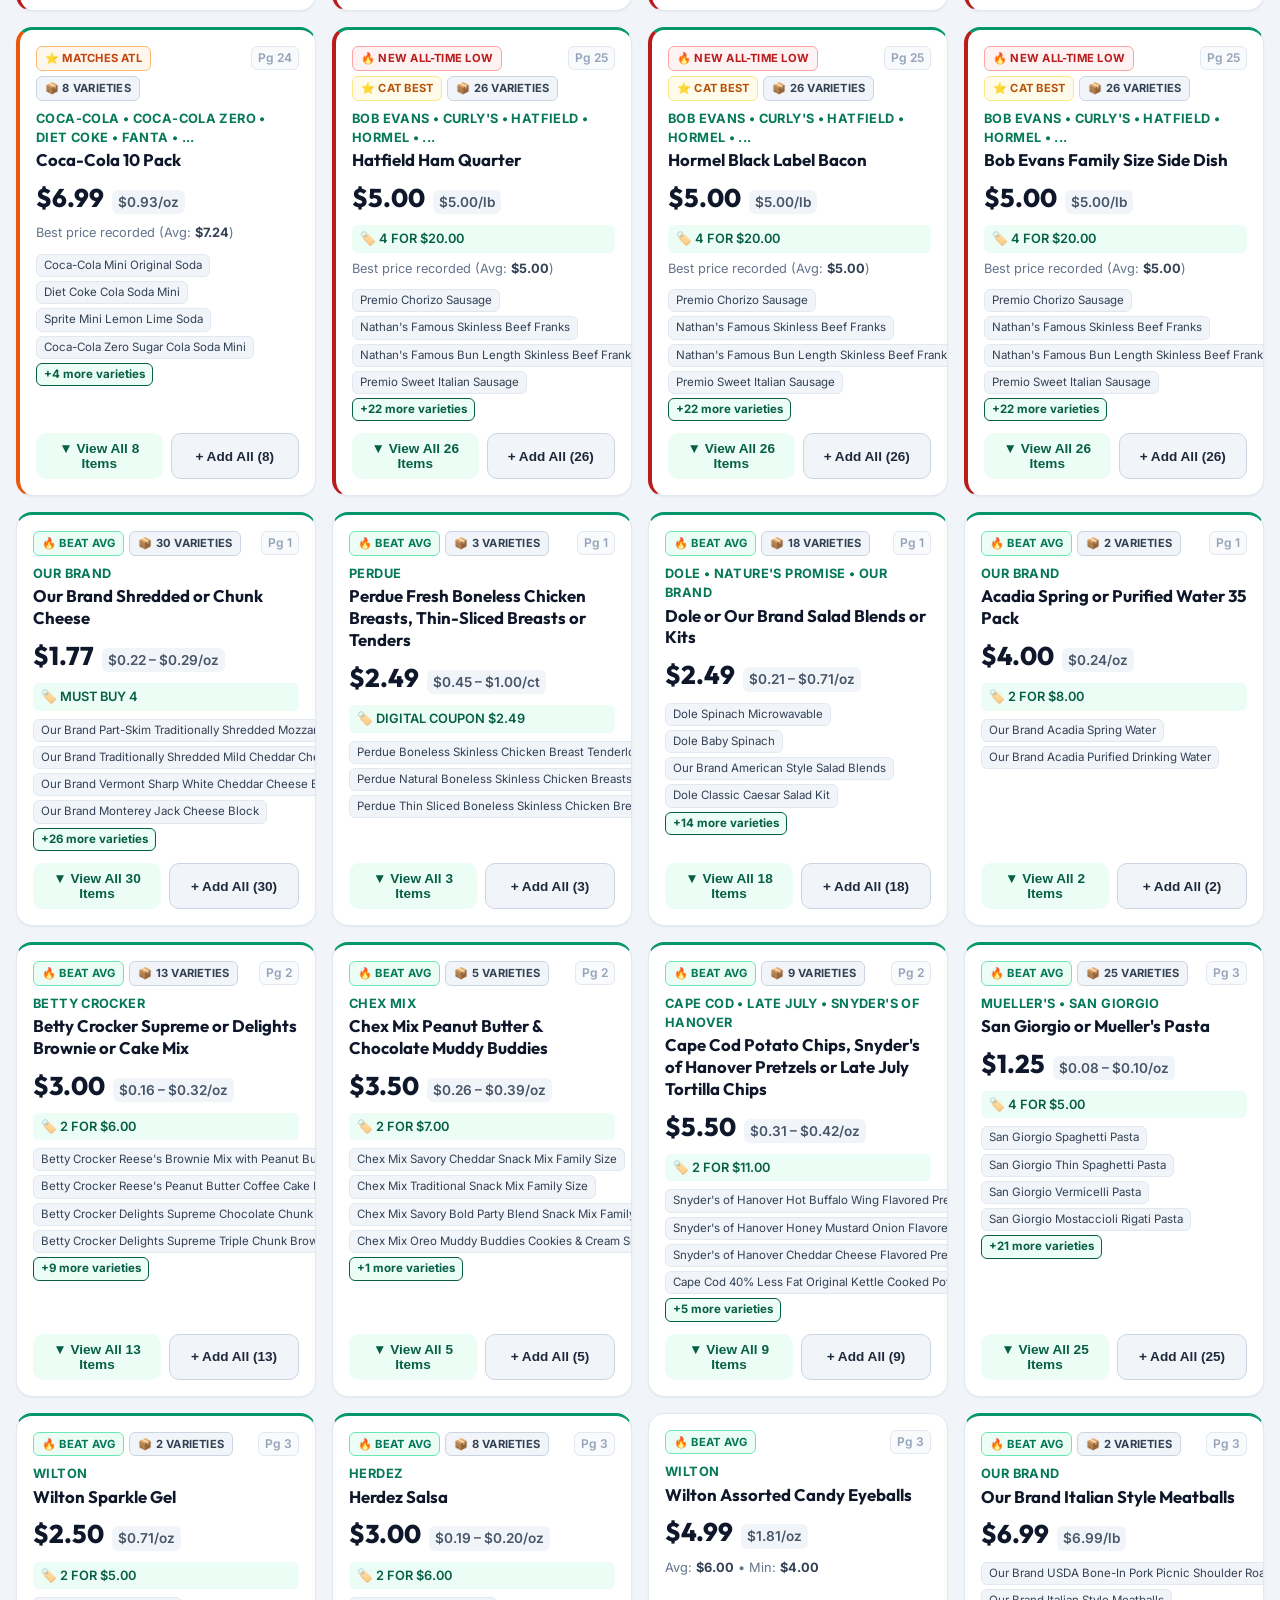
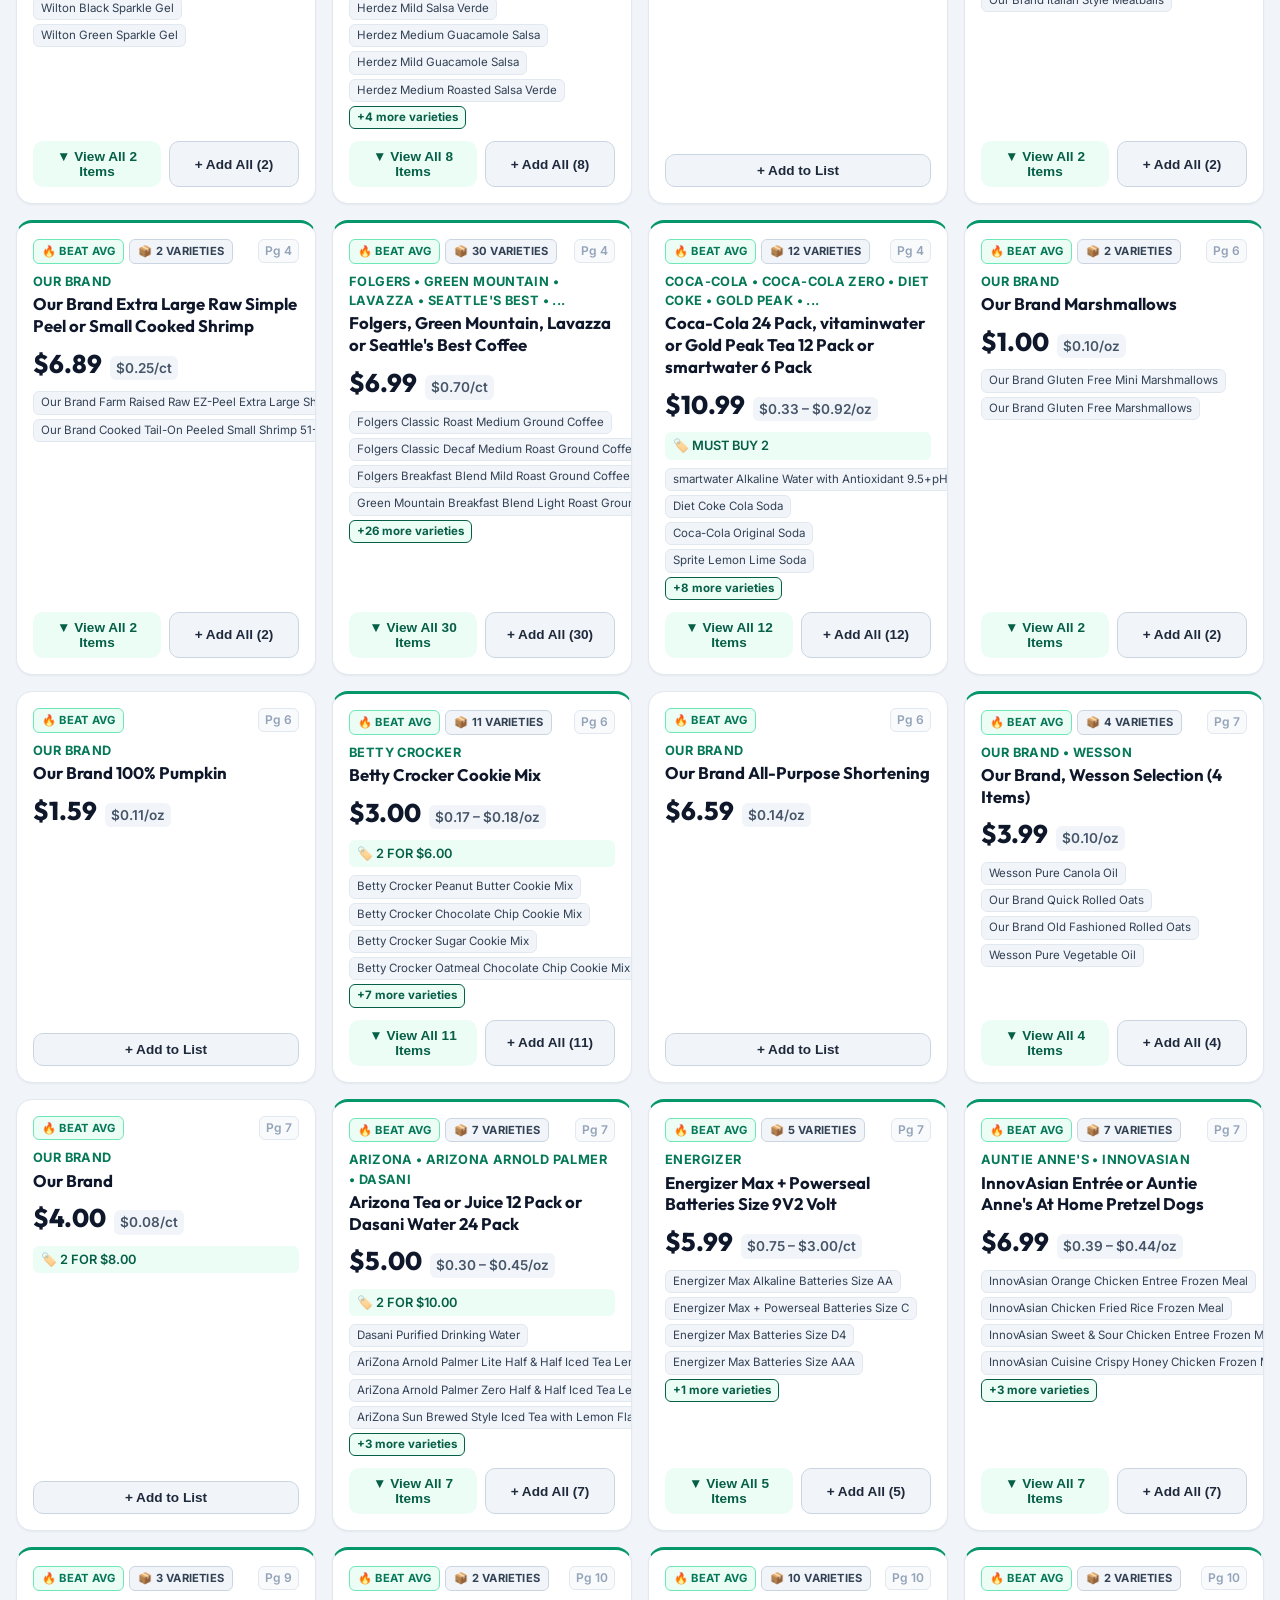
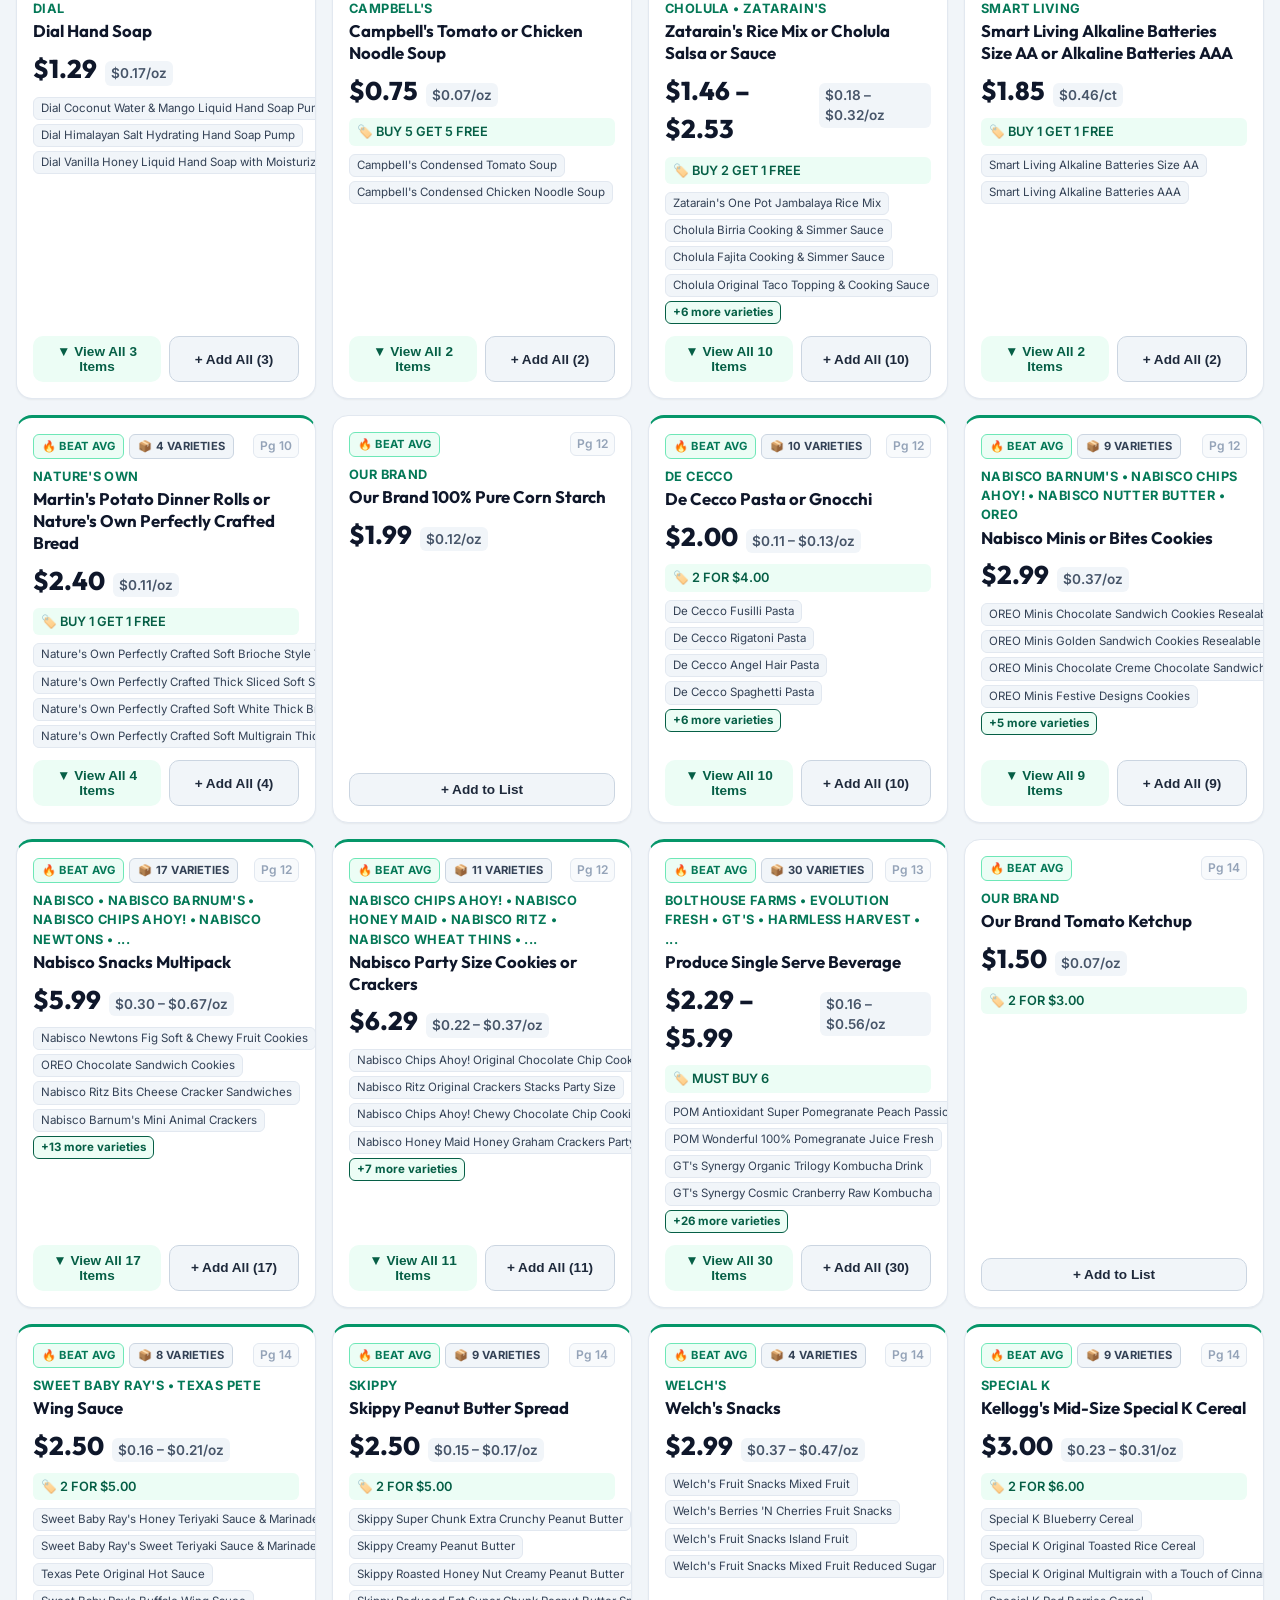
==== commit 6a30563b: "feat(web): render past price benchmarks on grouped cards and bump script cache version" ====
--- a/index.html
+++ b/index.html
@@ -233,6 +233,6 @@
   </footer>
 
   <!-- App Script -->
-  <script src="app.js?v=20261025a"></script>
+  <script src="app.js?v=20261026a"></script>
 </body>
 </html>
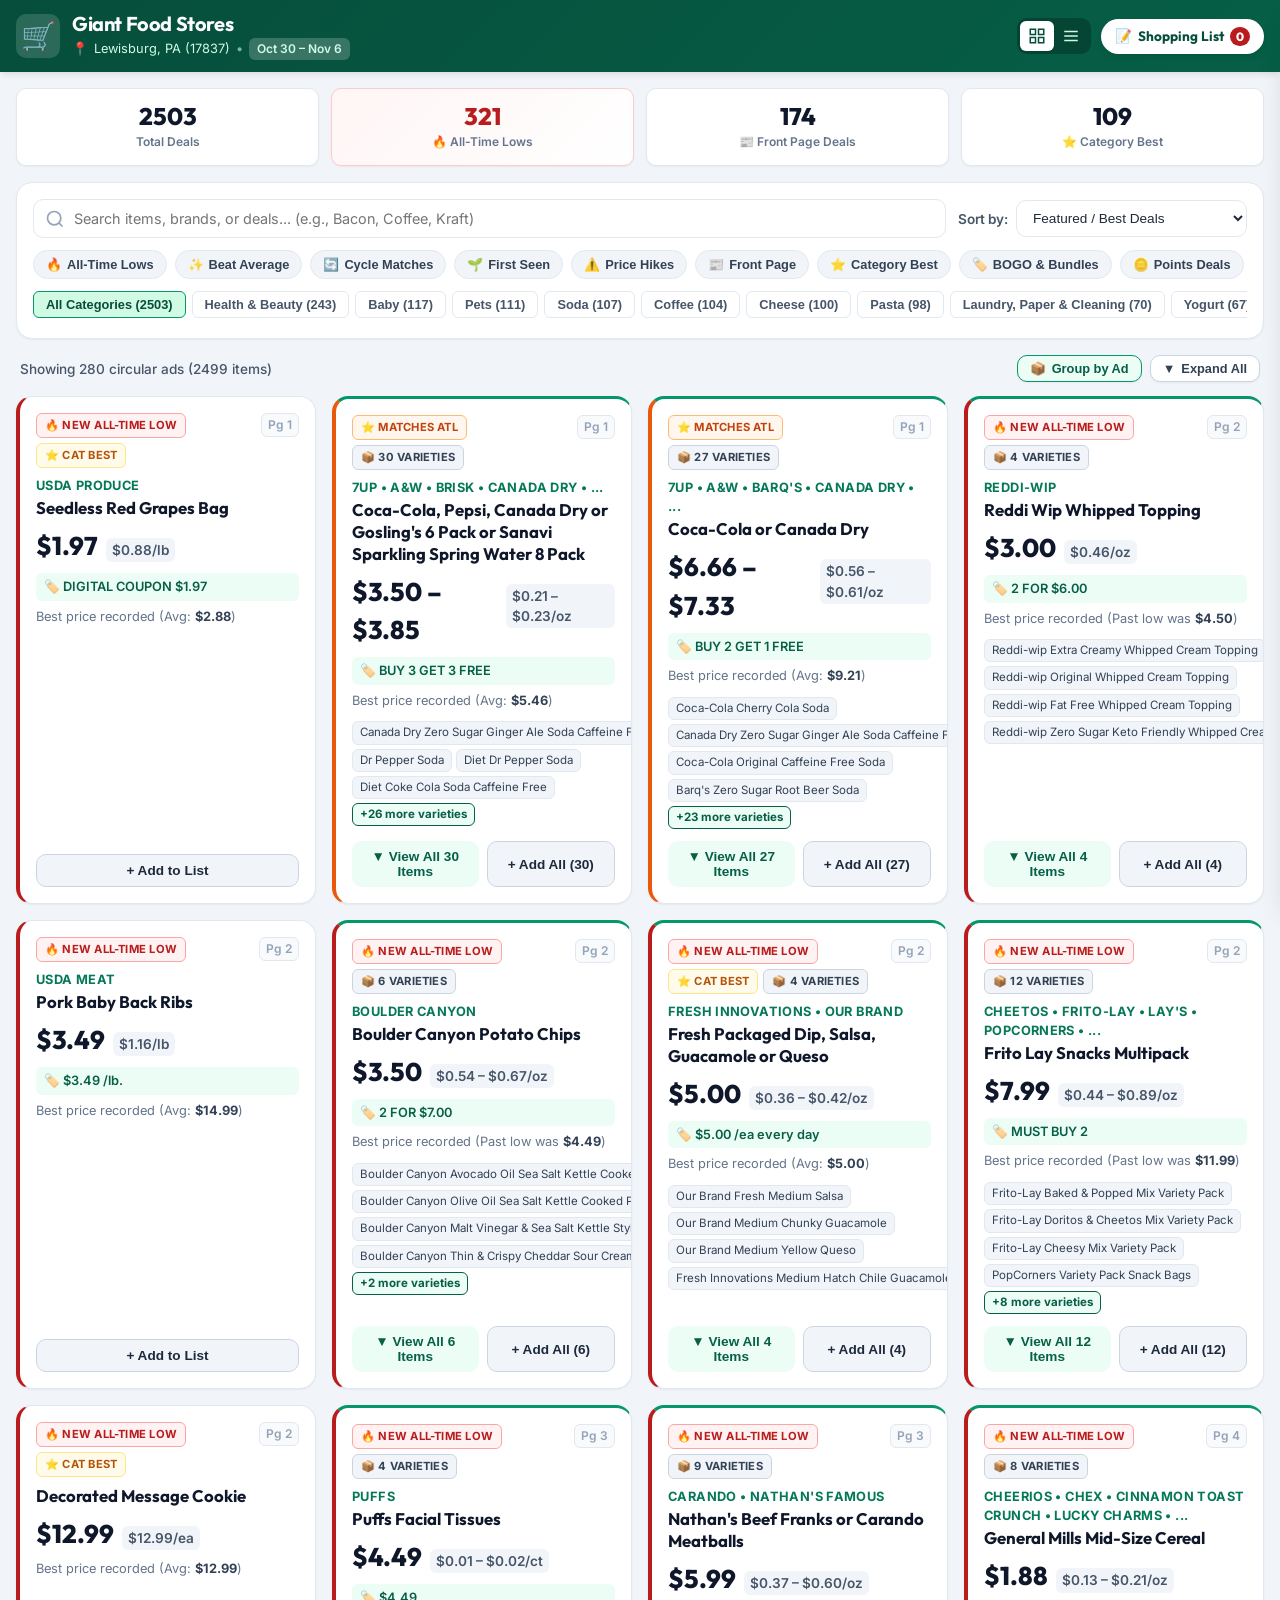
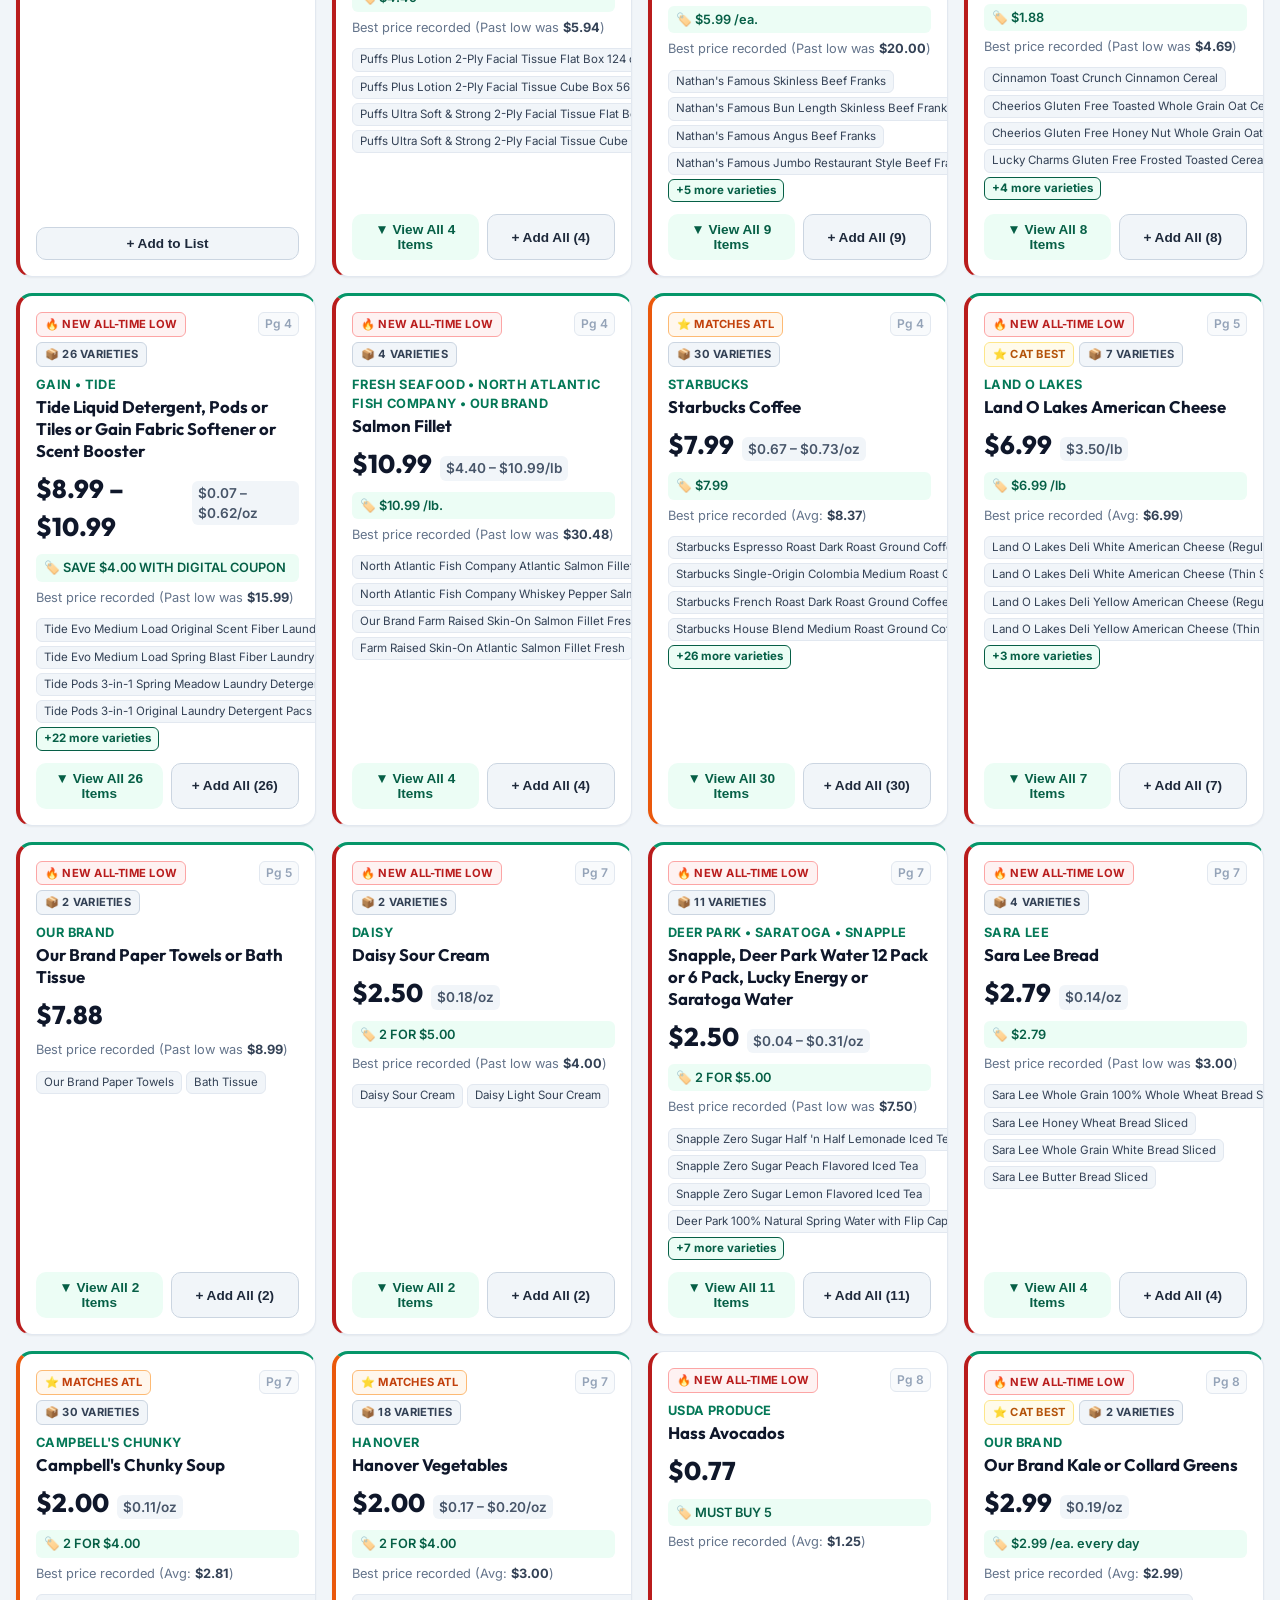
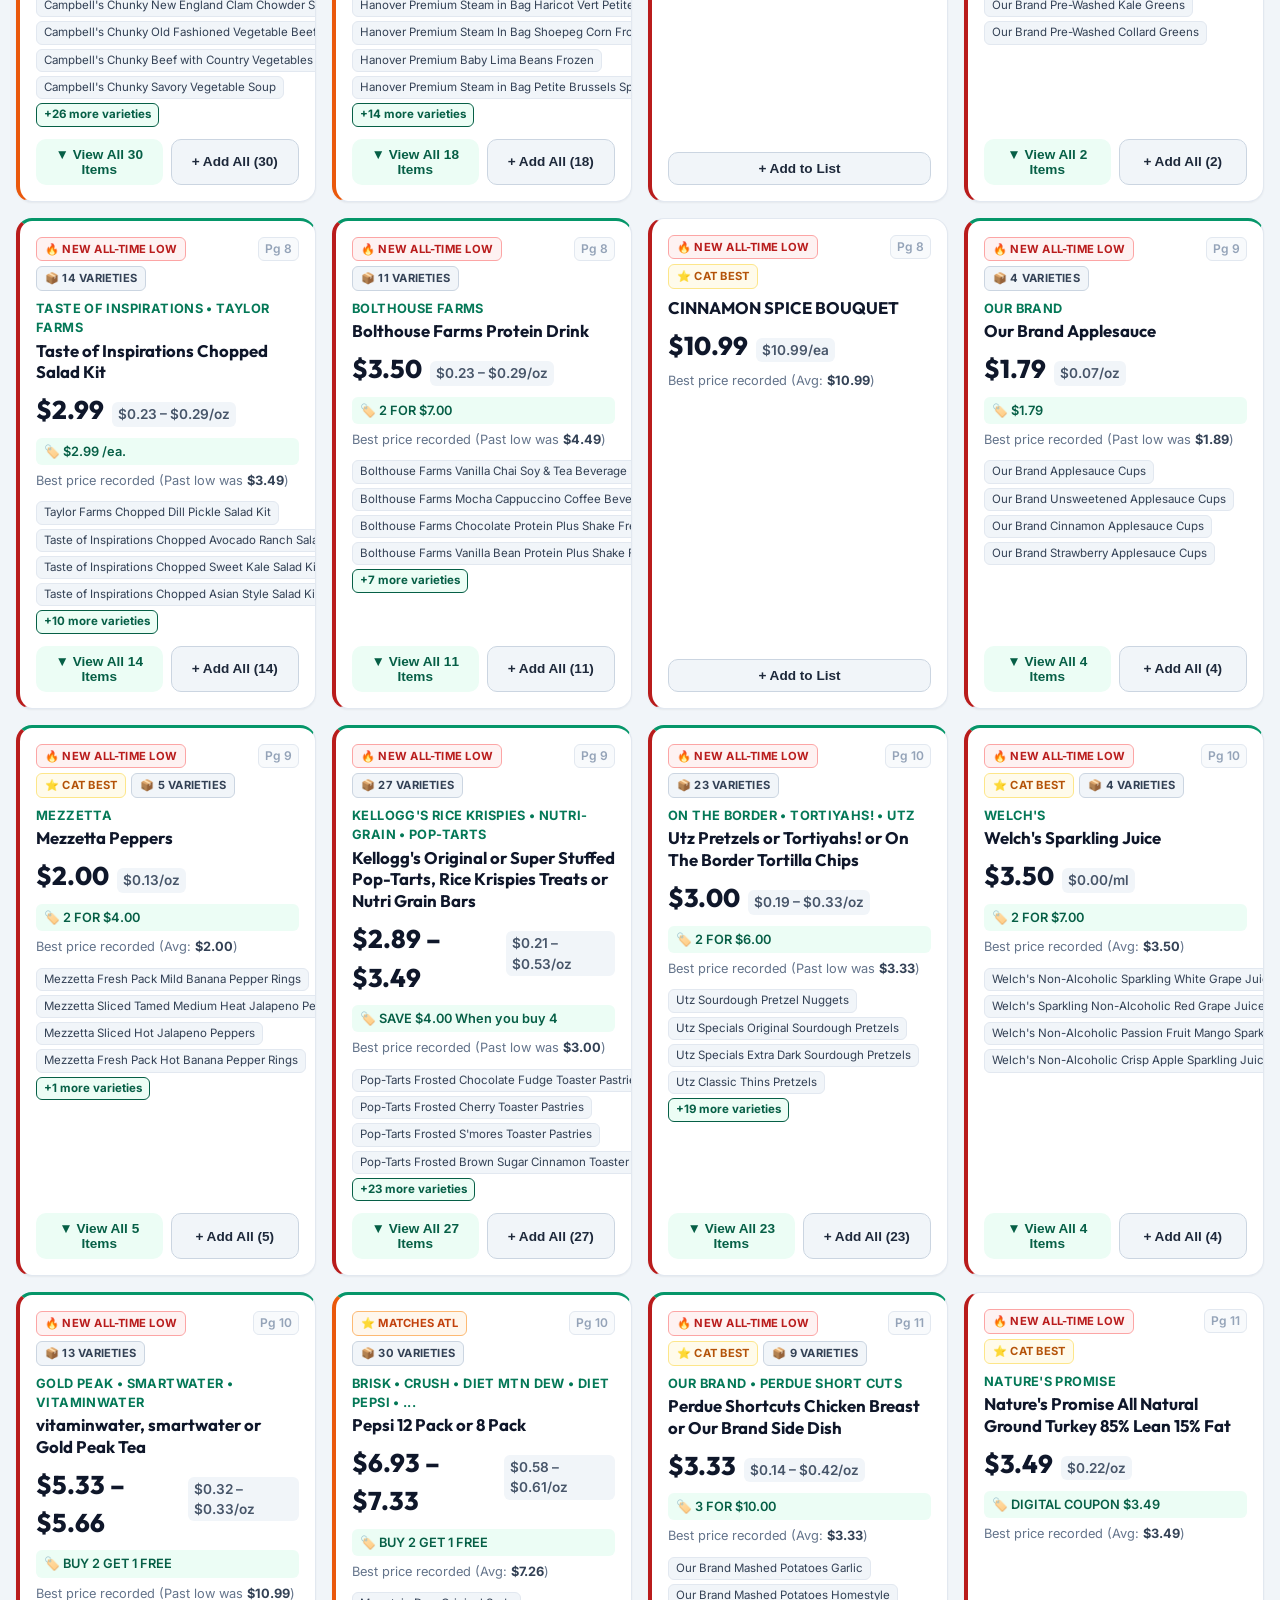
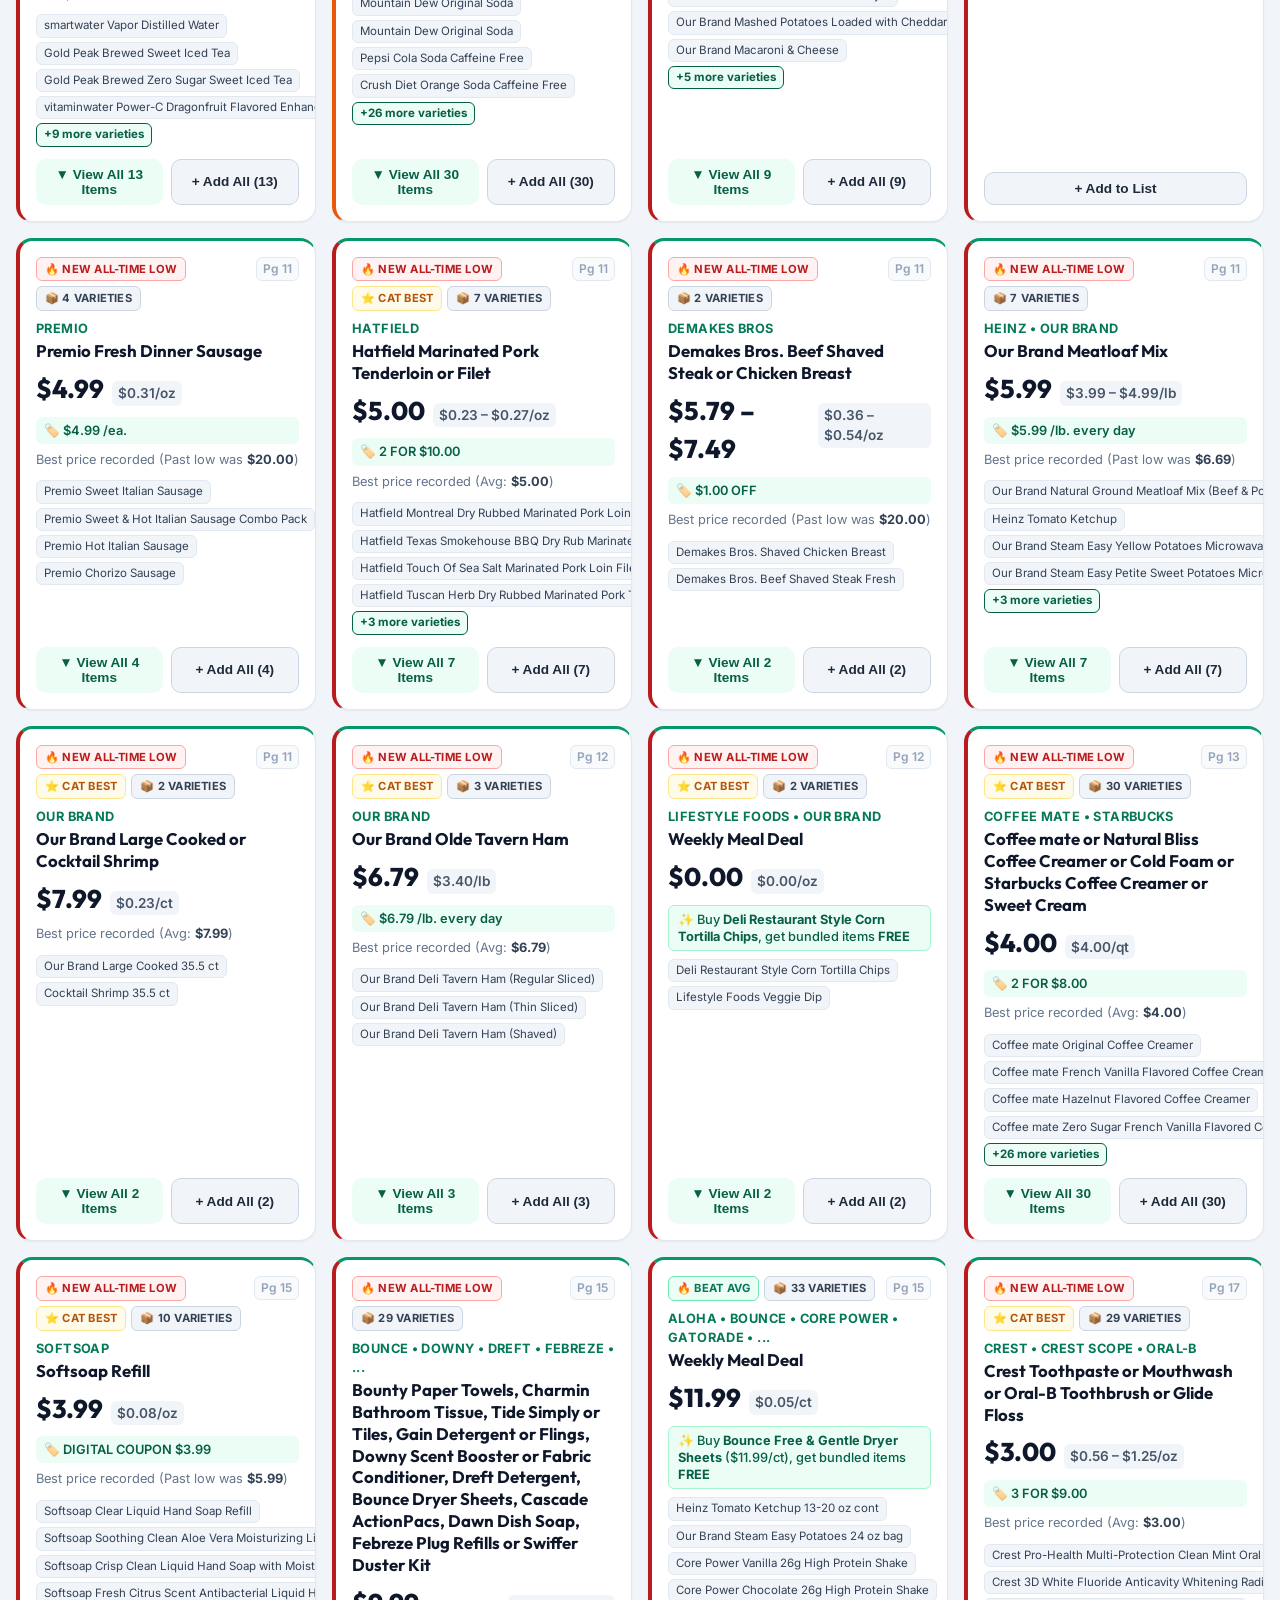
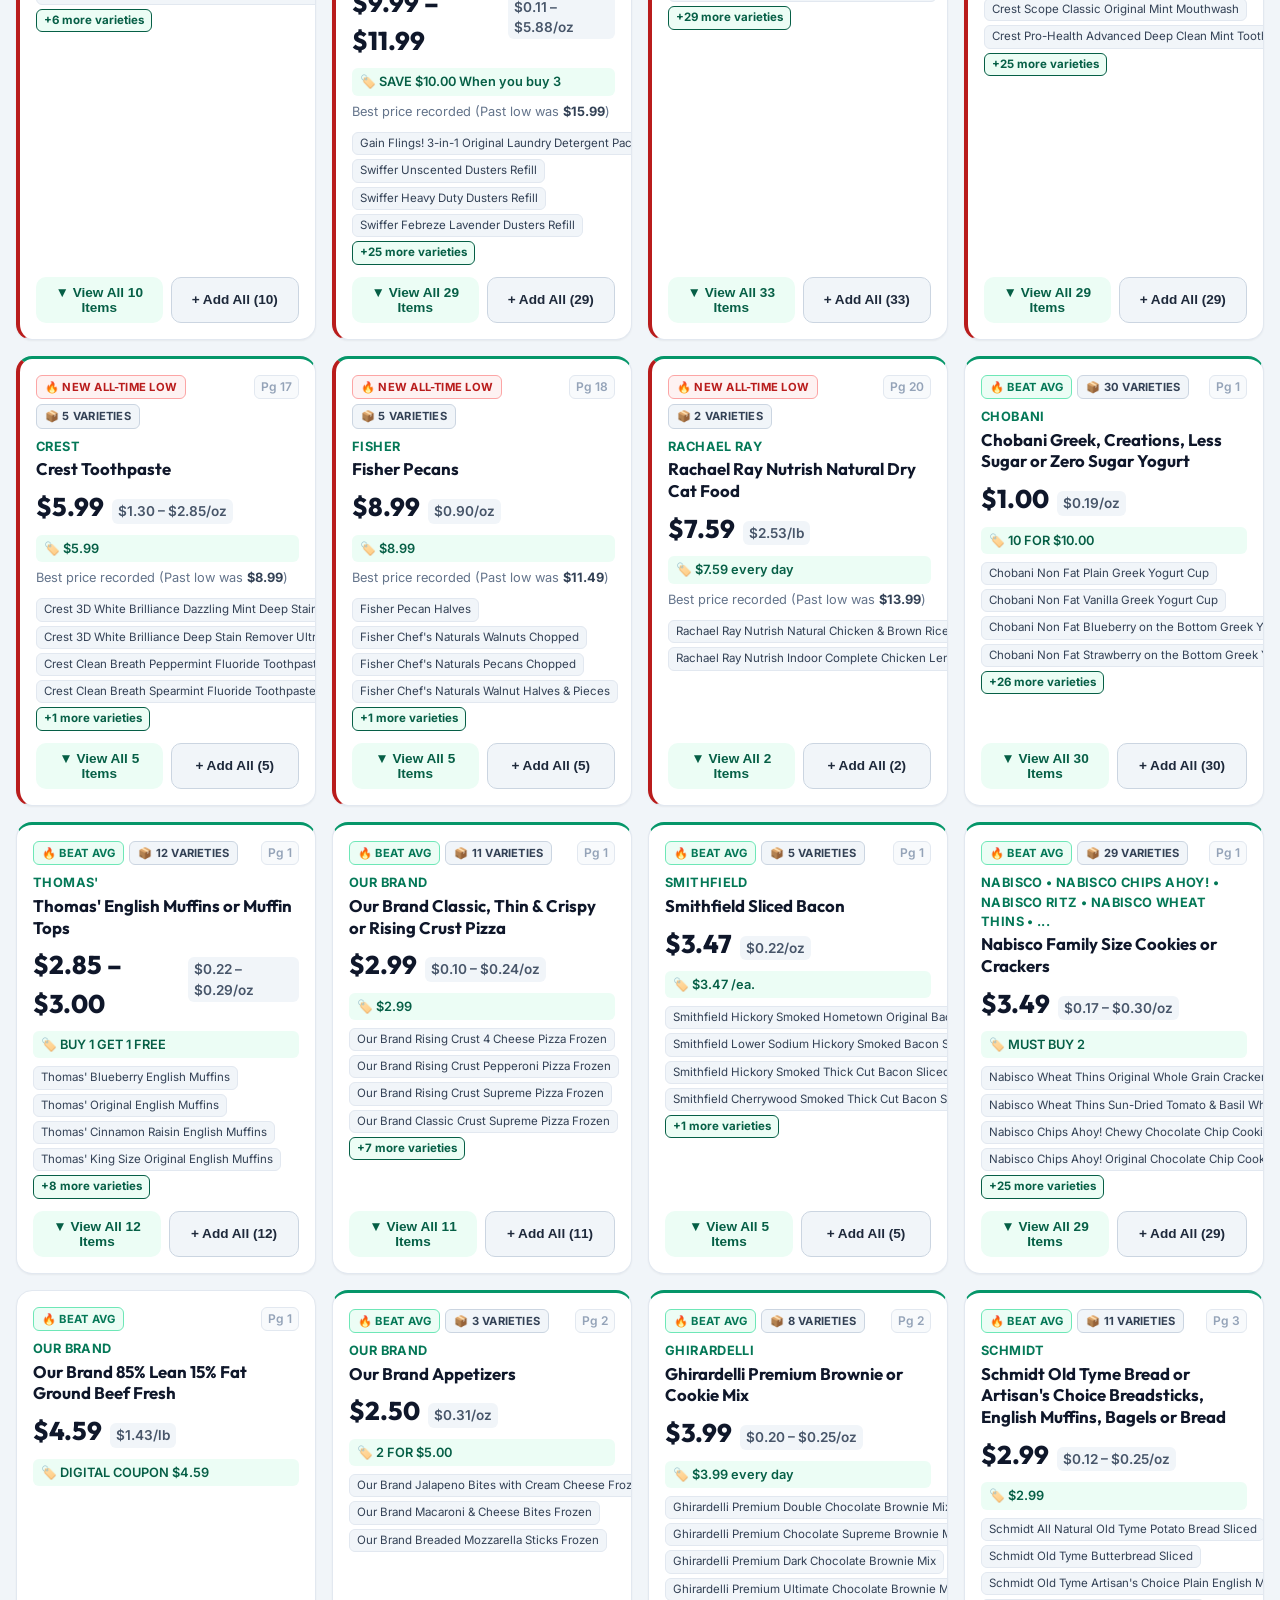
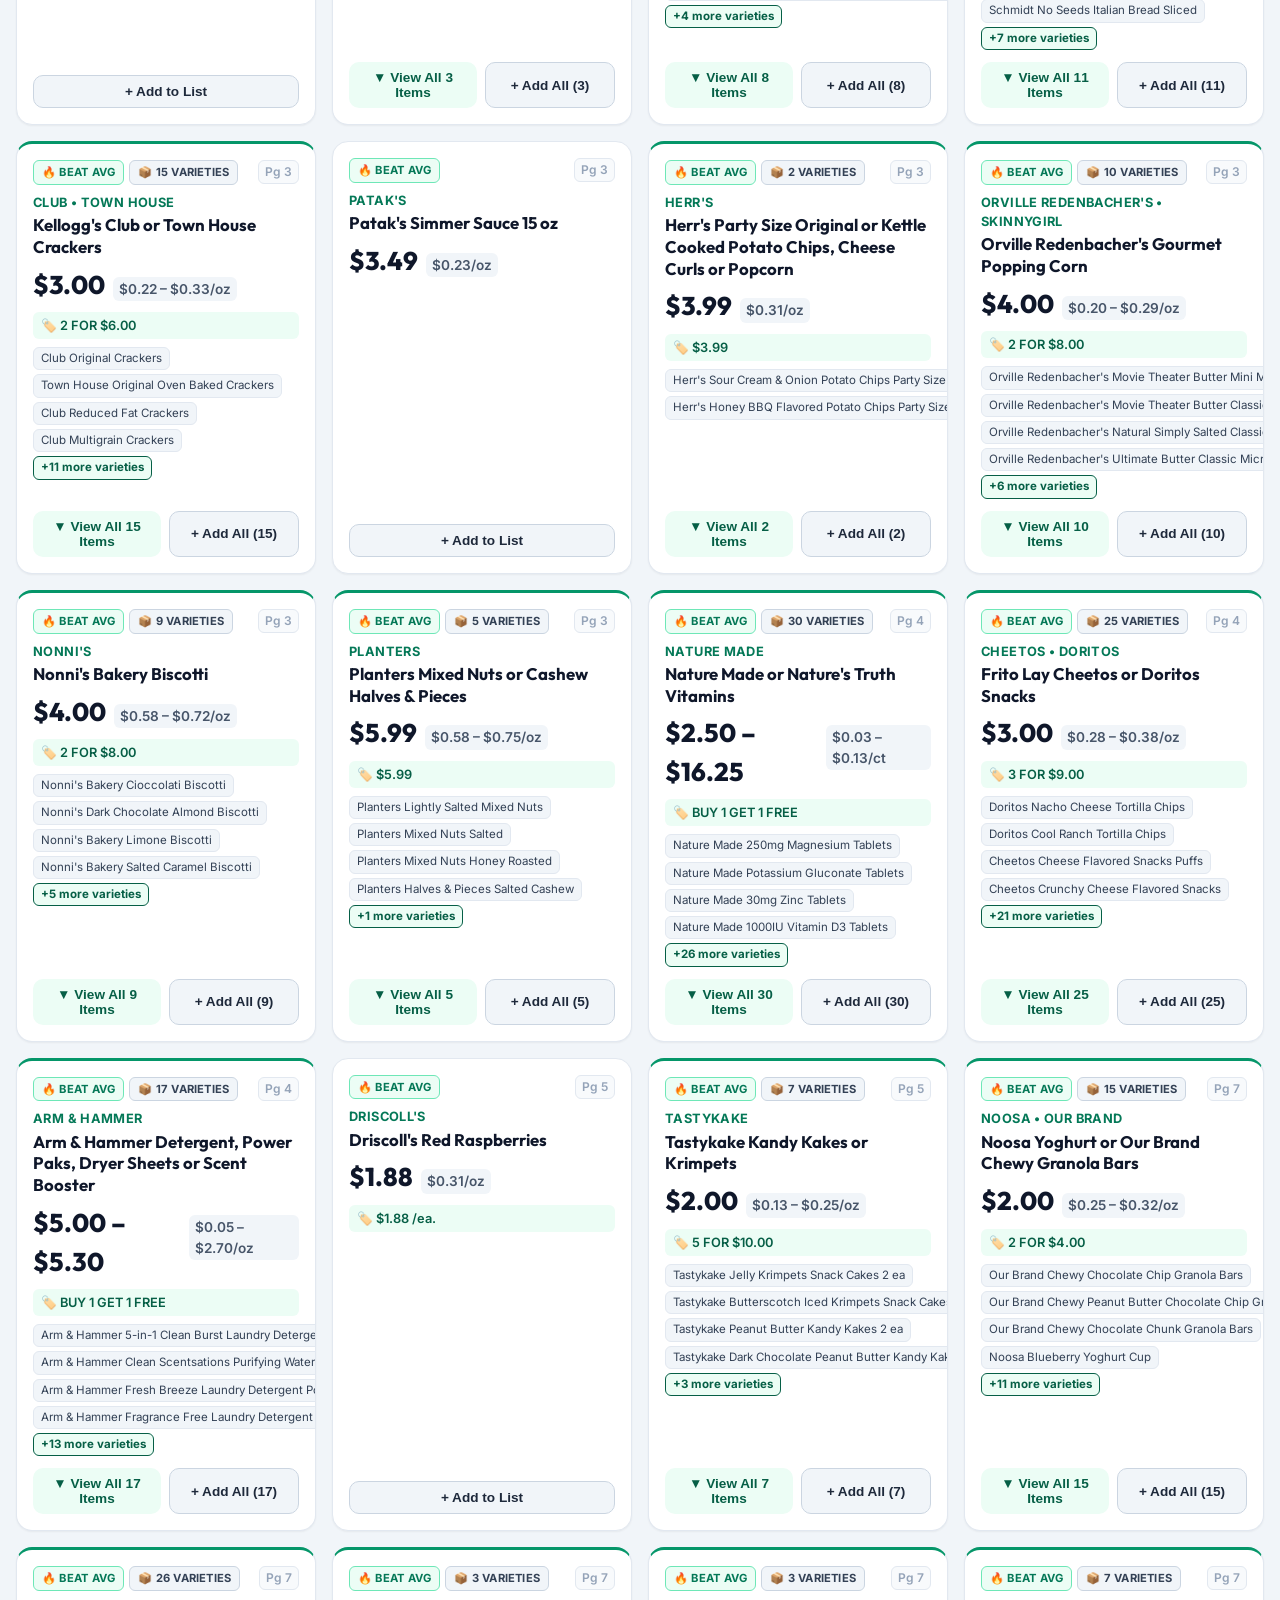
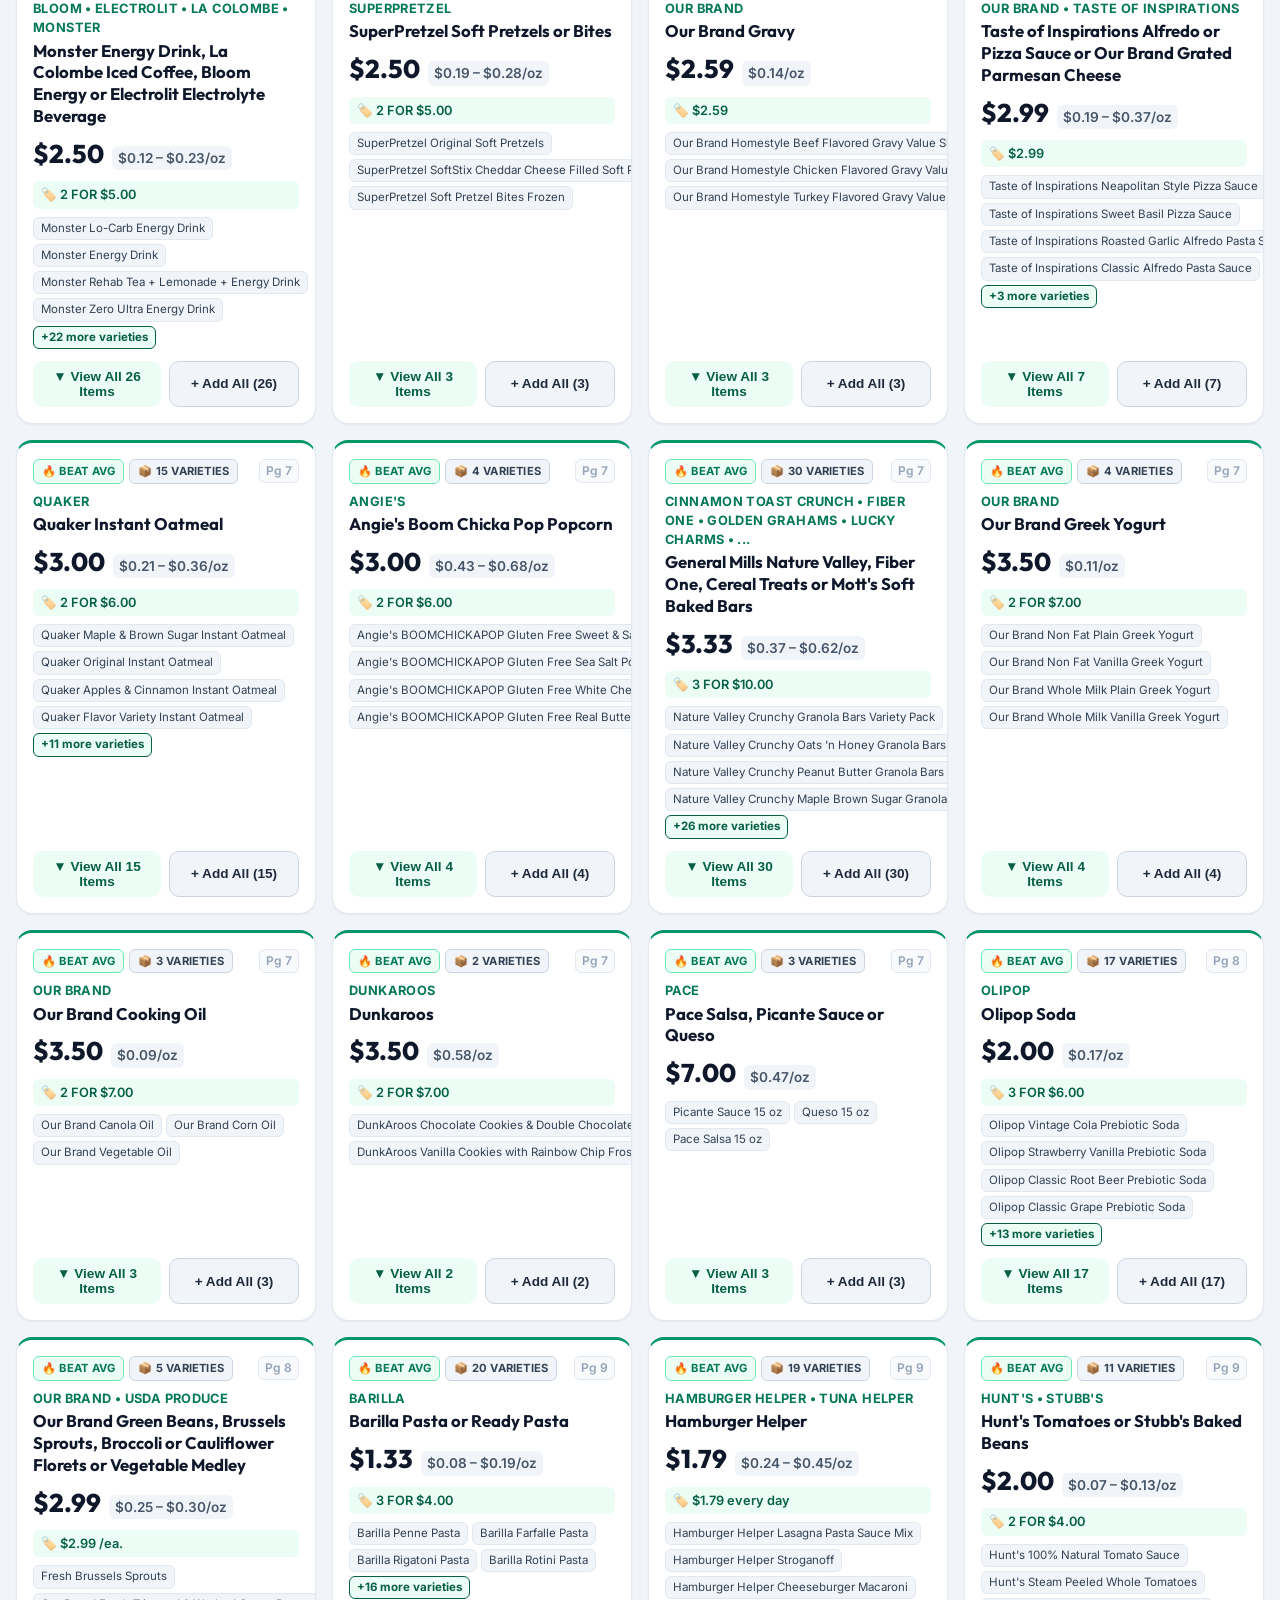
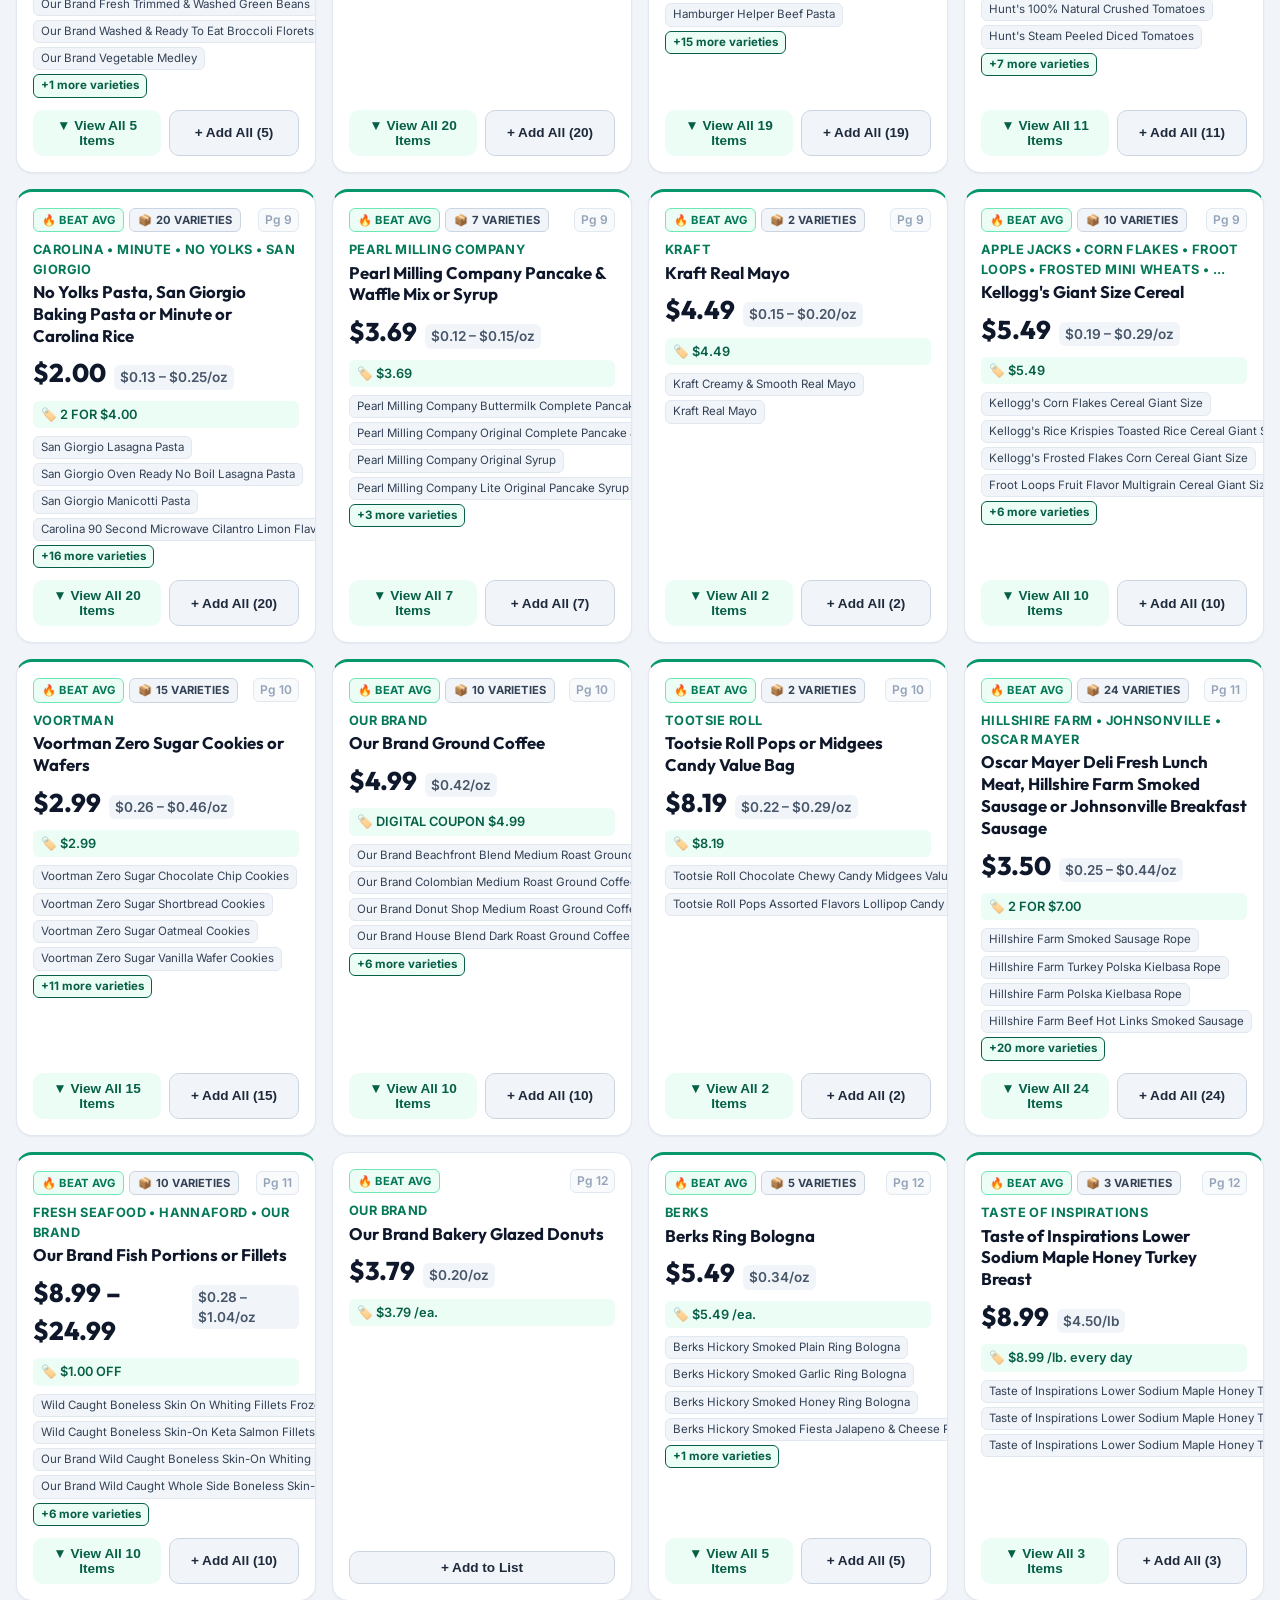
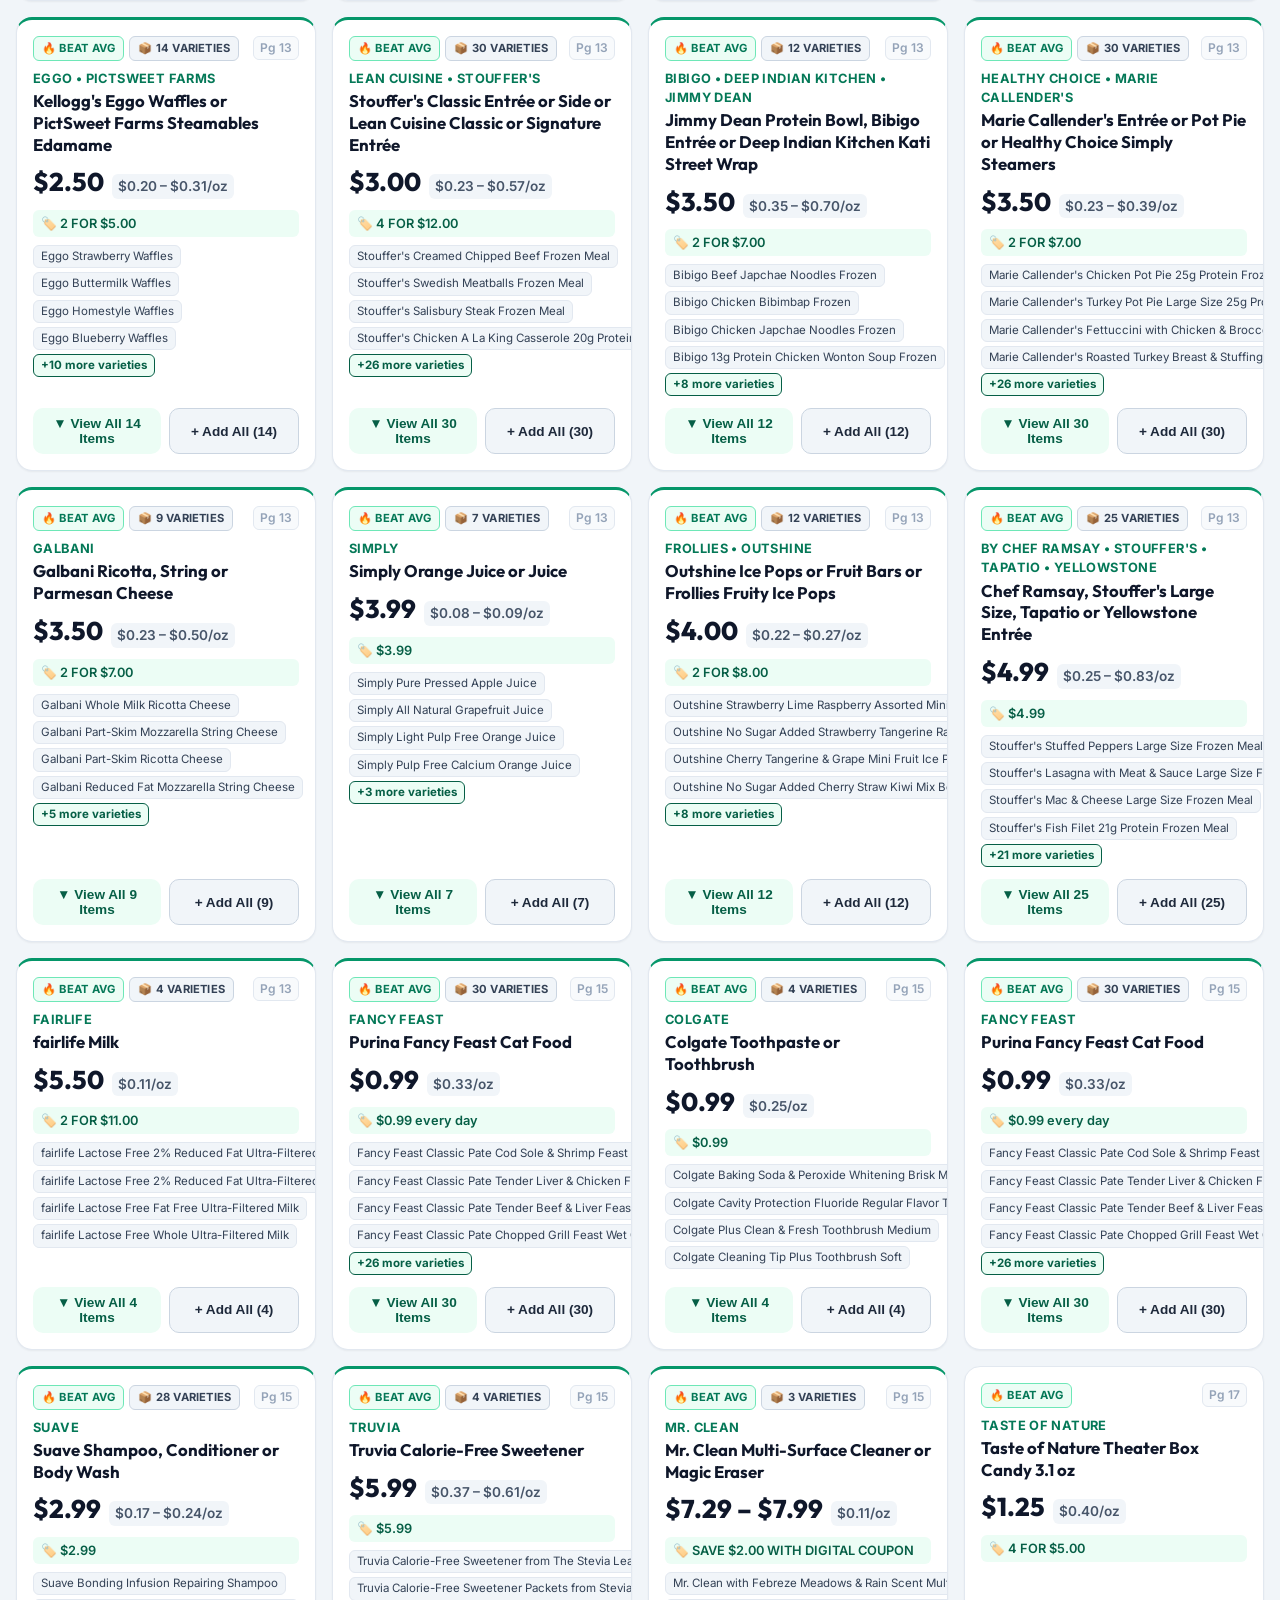
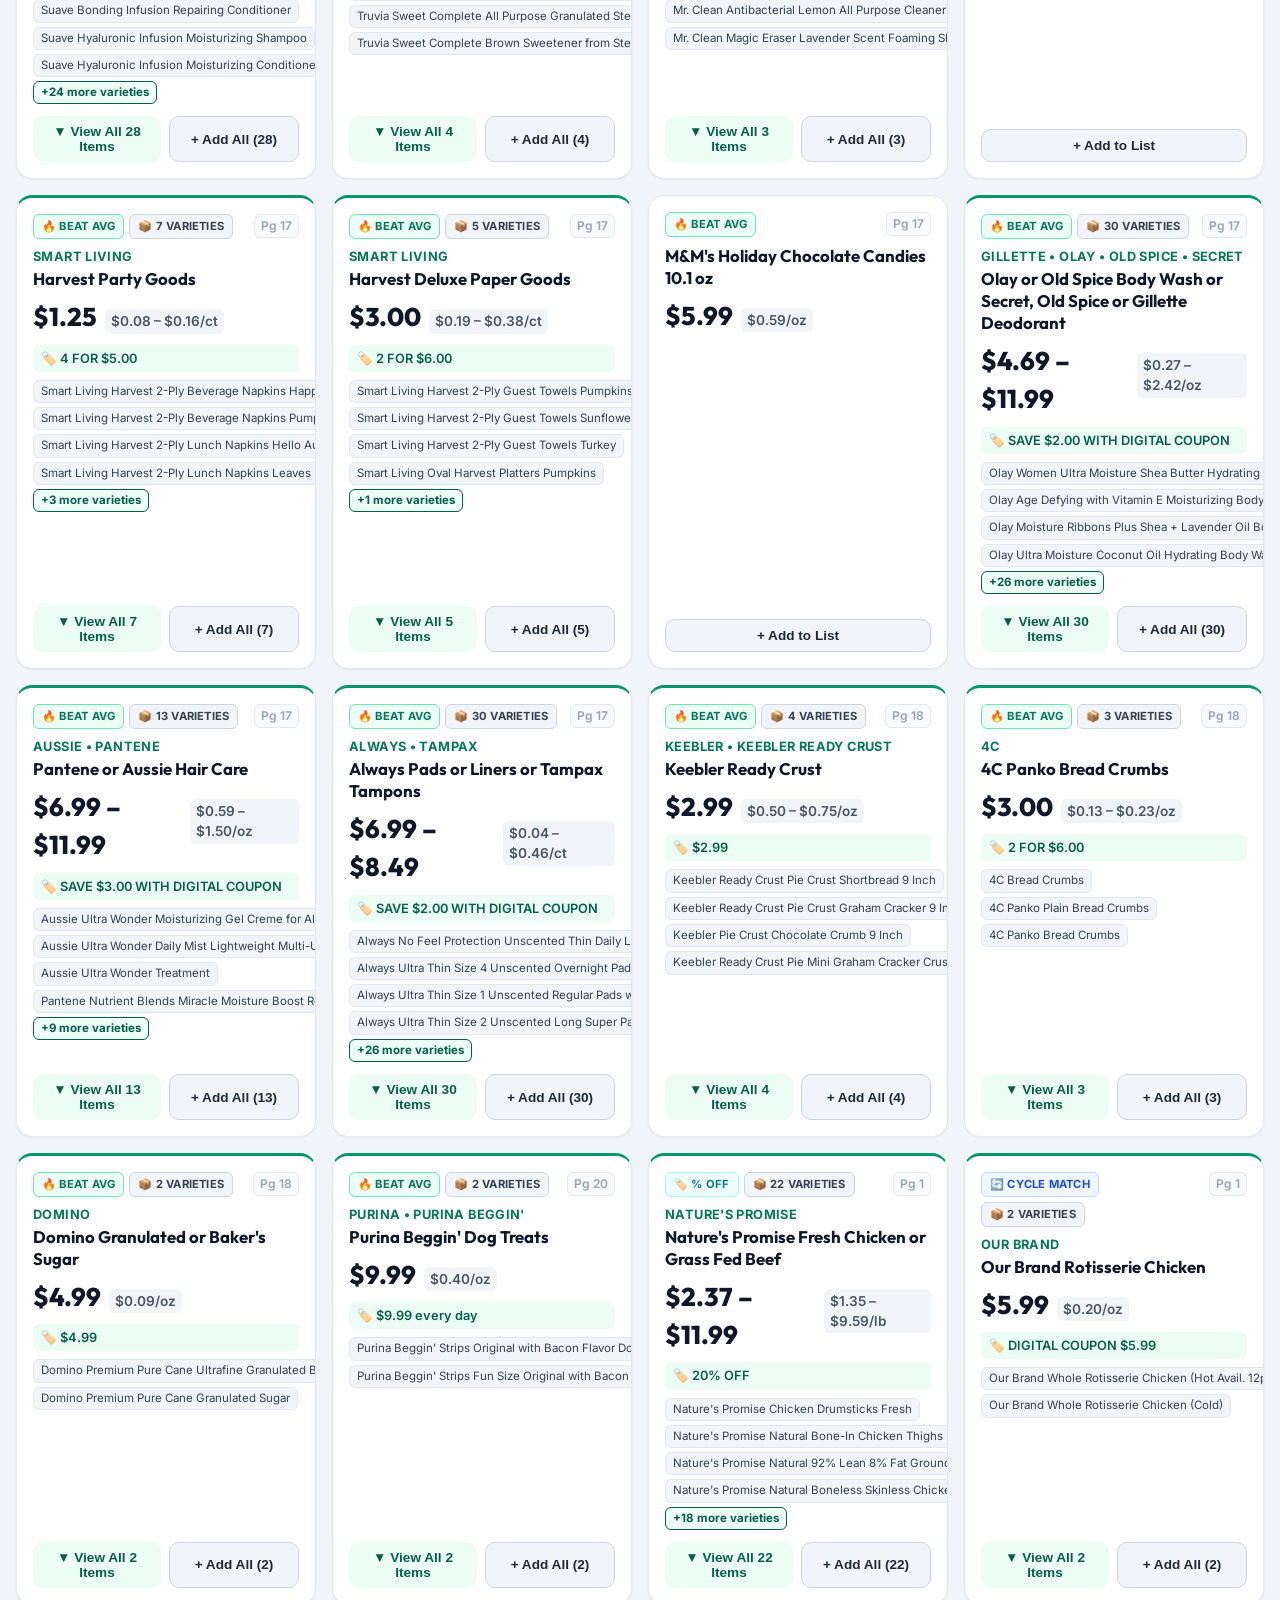
==== commit 6f3a04ae: "ci: add GitHub Actions workflow to auto-deploy web to gh-pages on push" ====
--- a/index.html
+++ b/index.html
@@ -14,7 +14,7 @@
   <link href="https://fonts.googleapis.com/css2?family=Inter:wght@400;500;600;700&family=Outfit:wght@500;600;700;800&display=swap" rel="stylesheet" />
 
   <!-- Stylesheet -->
-  <link rel="stylesheet" href="styles.css?v=20261025a" />
+  <link rel="stylesheet" href="styles.css?v=20261031b" />
 </head>
 <body>
   <!-- Header / Navigation Bar -->
@@ -233,6 +233,6 @@
   </footer>
 
   <!-- App Script -->
-  <script src="app.js?v=20261026a"></script>
+  <script src="app.js?v=20261031b"></script>
 </body>
 </html>
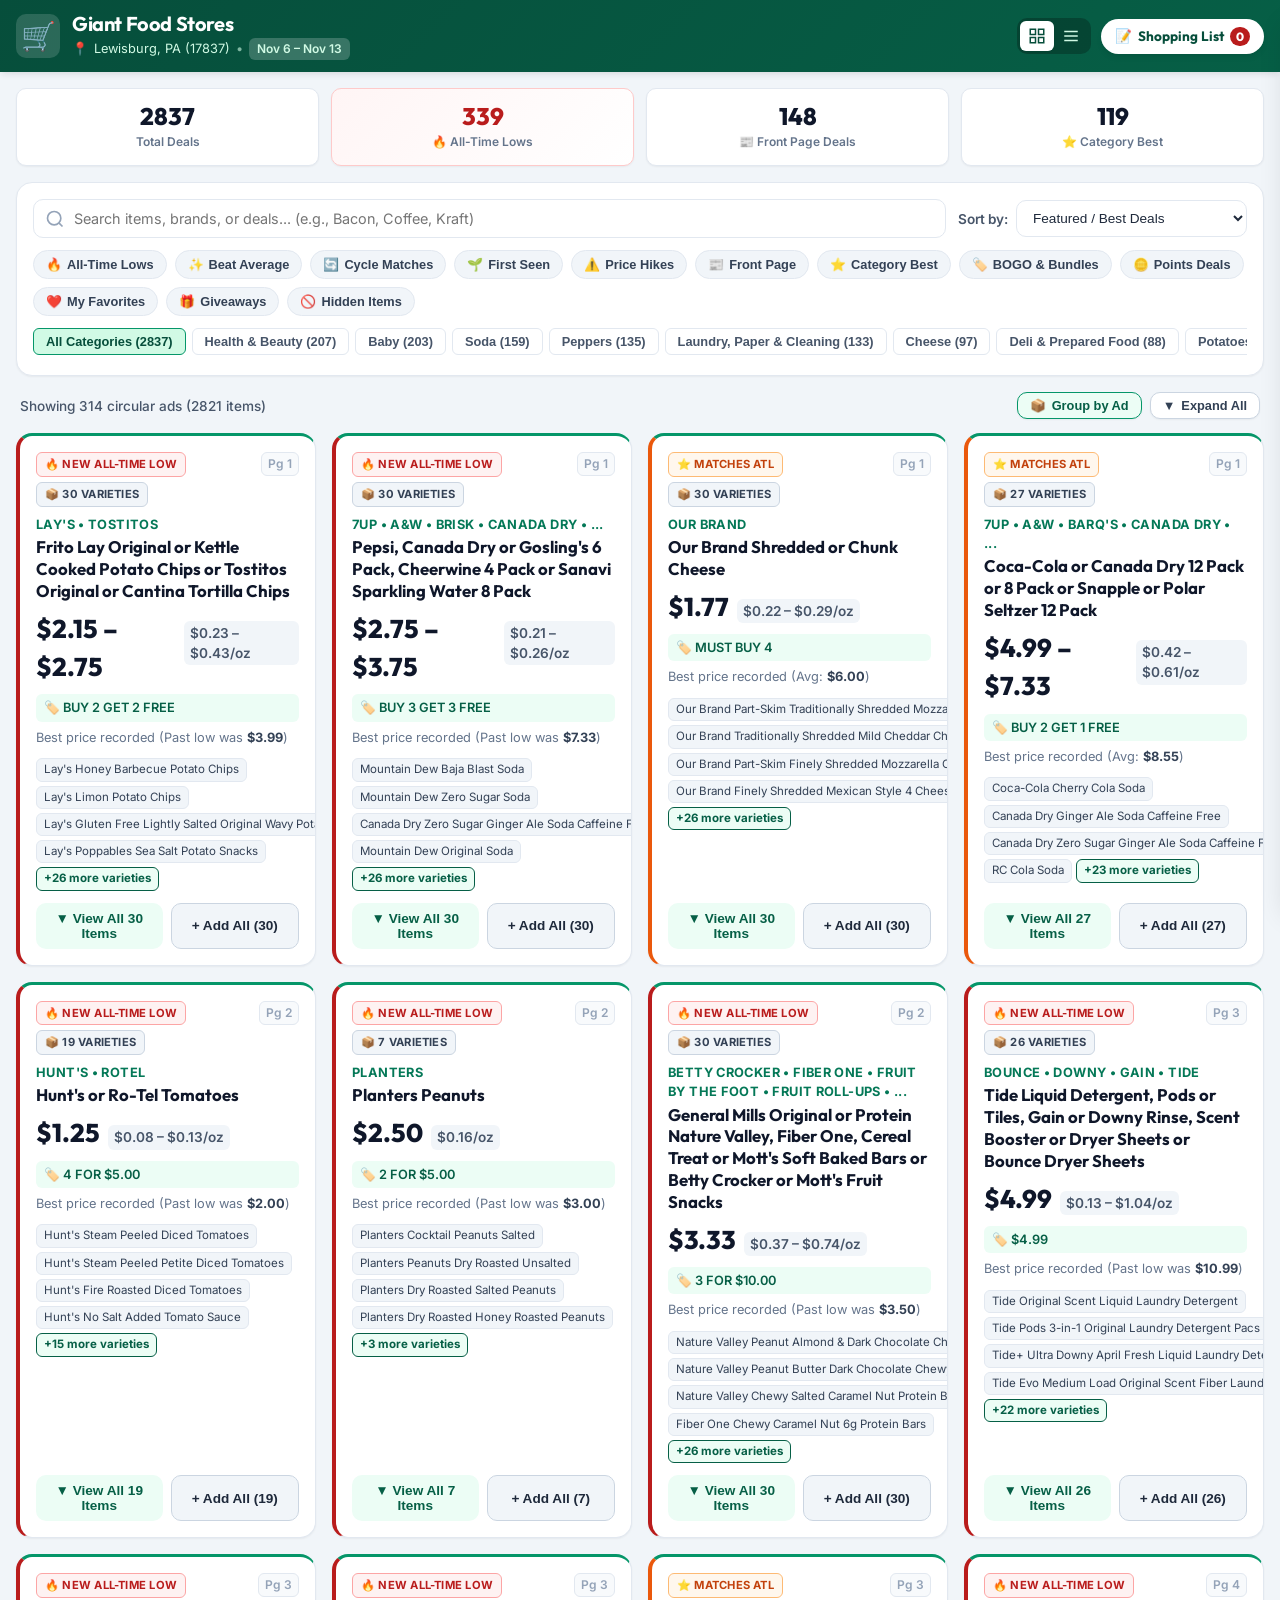
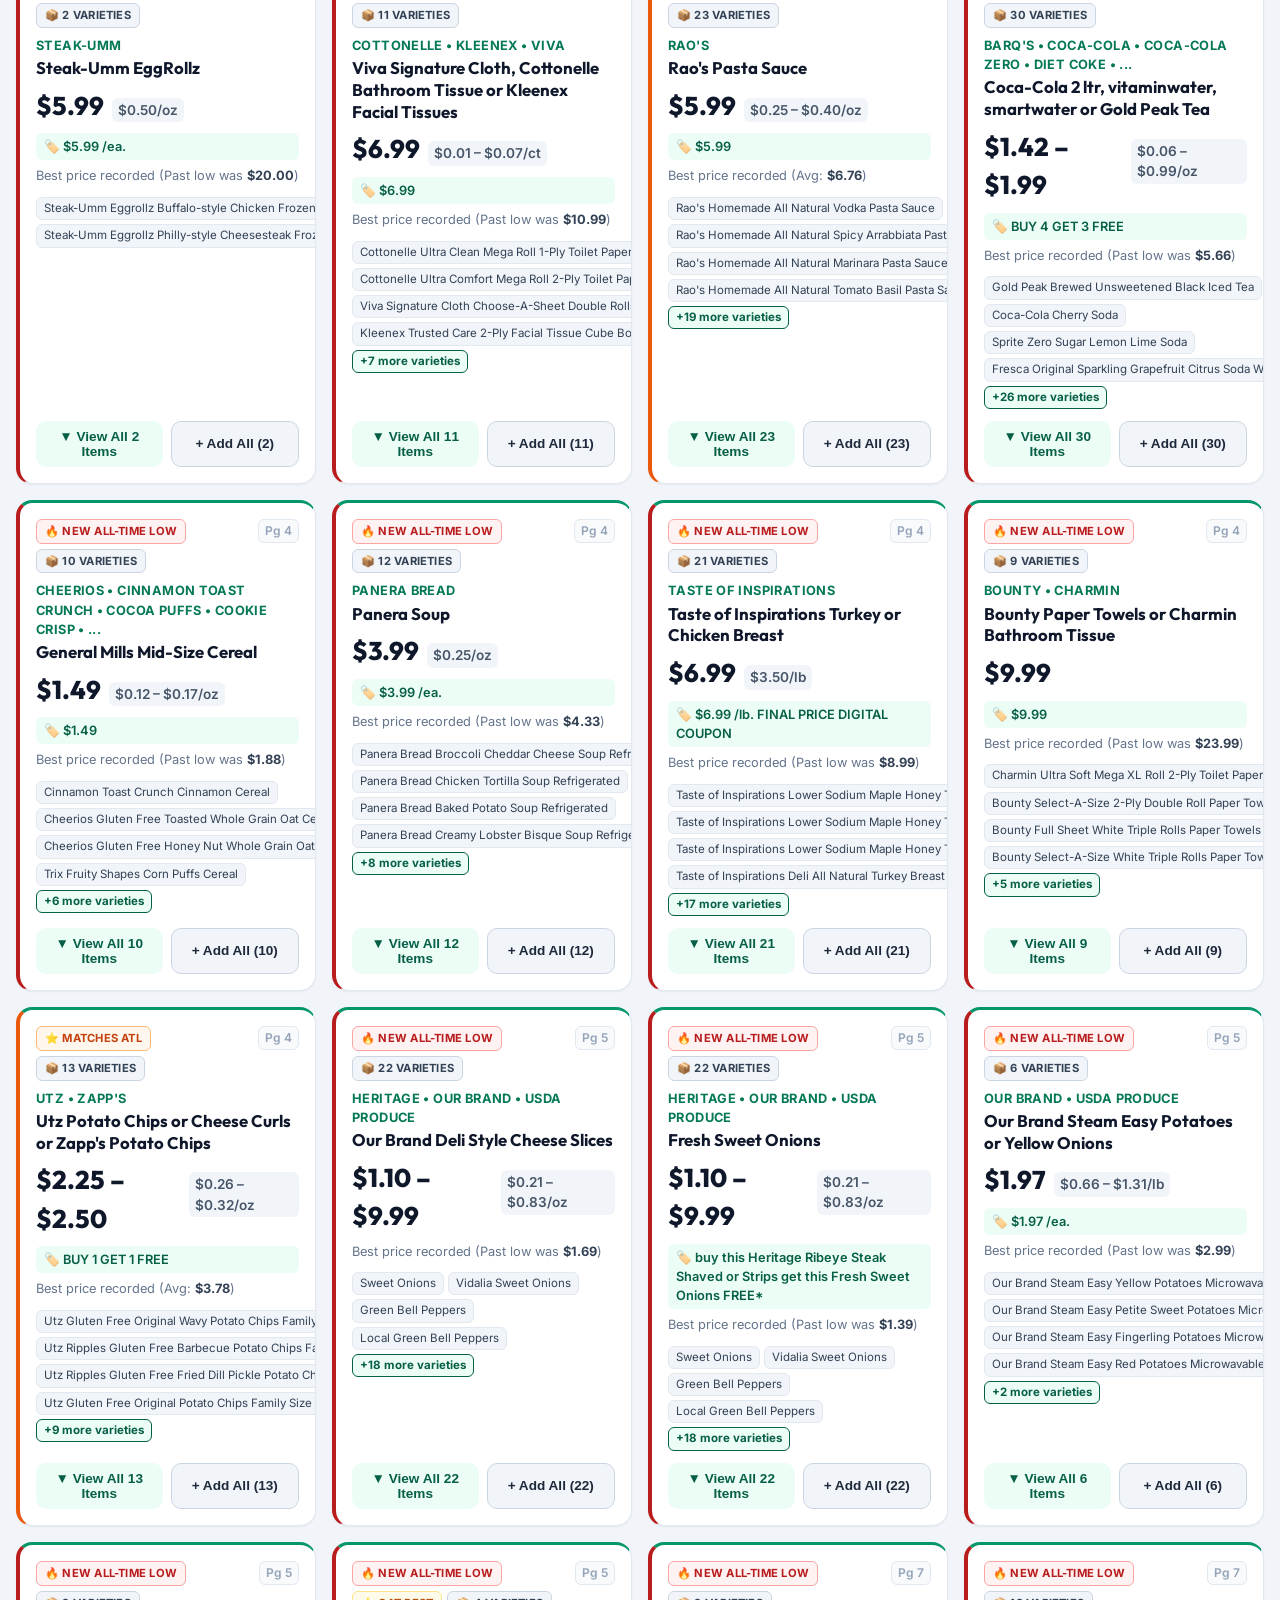
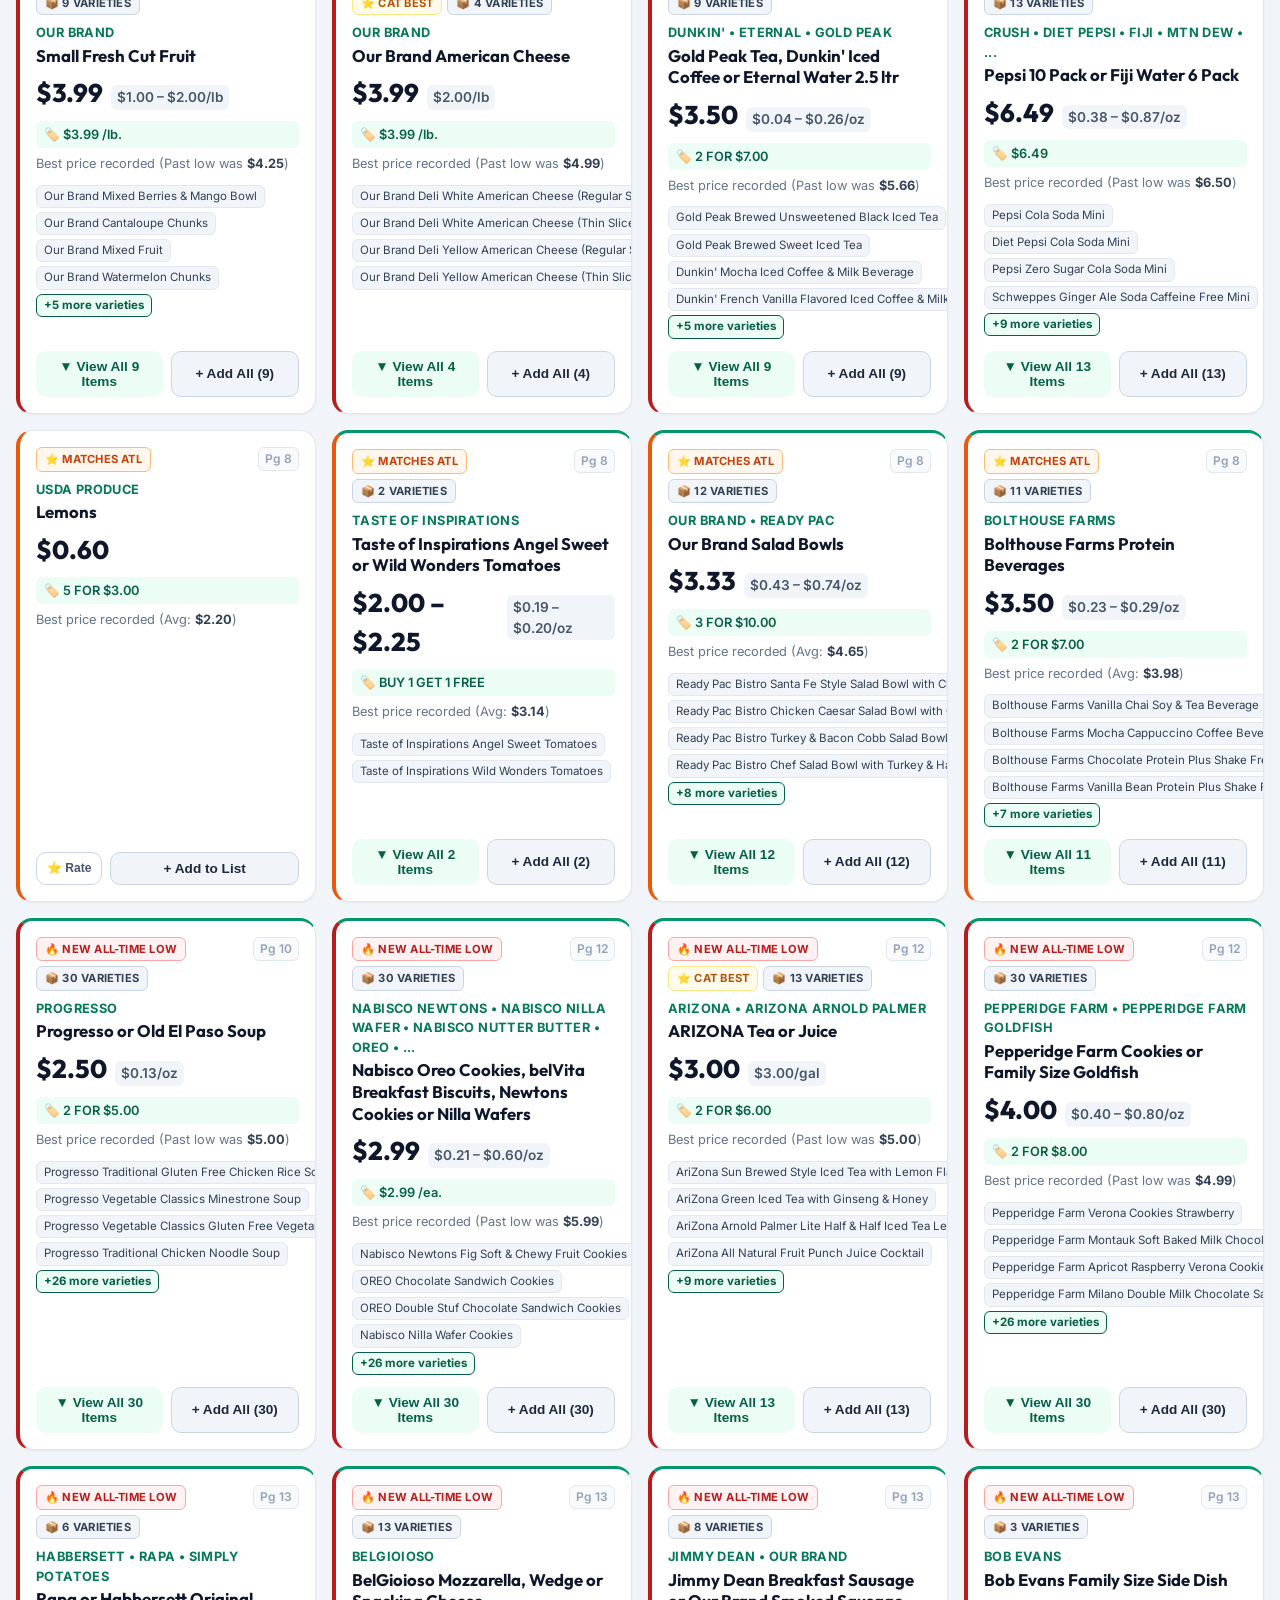
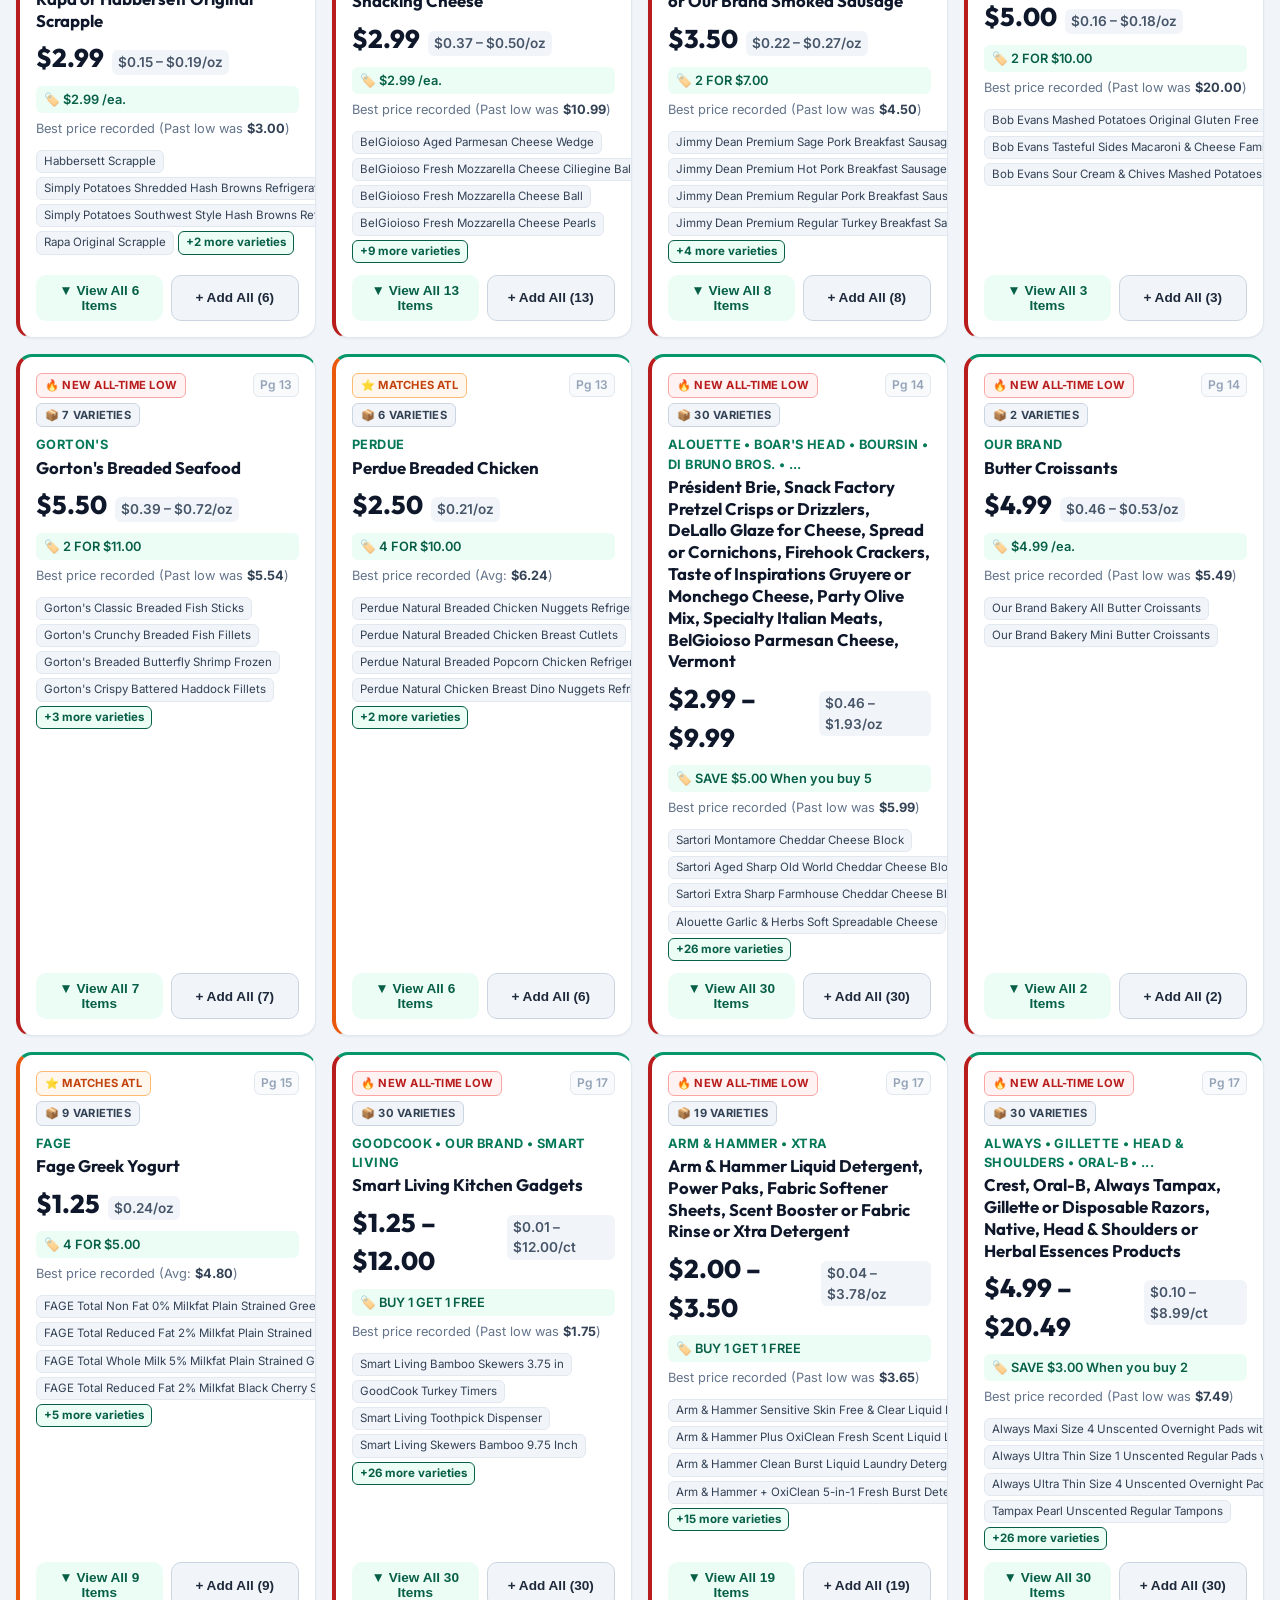
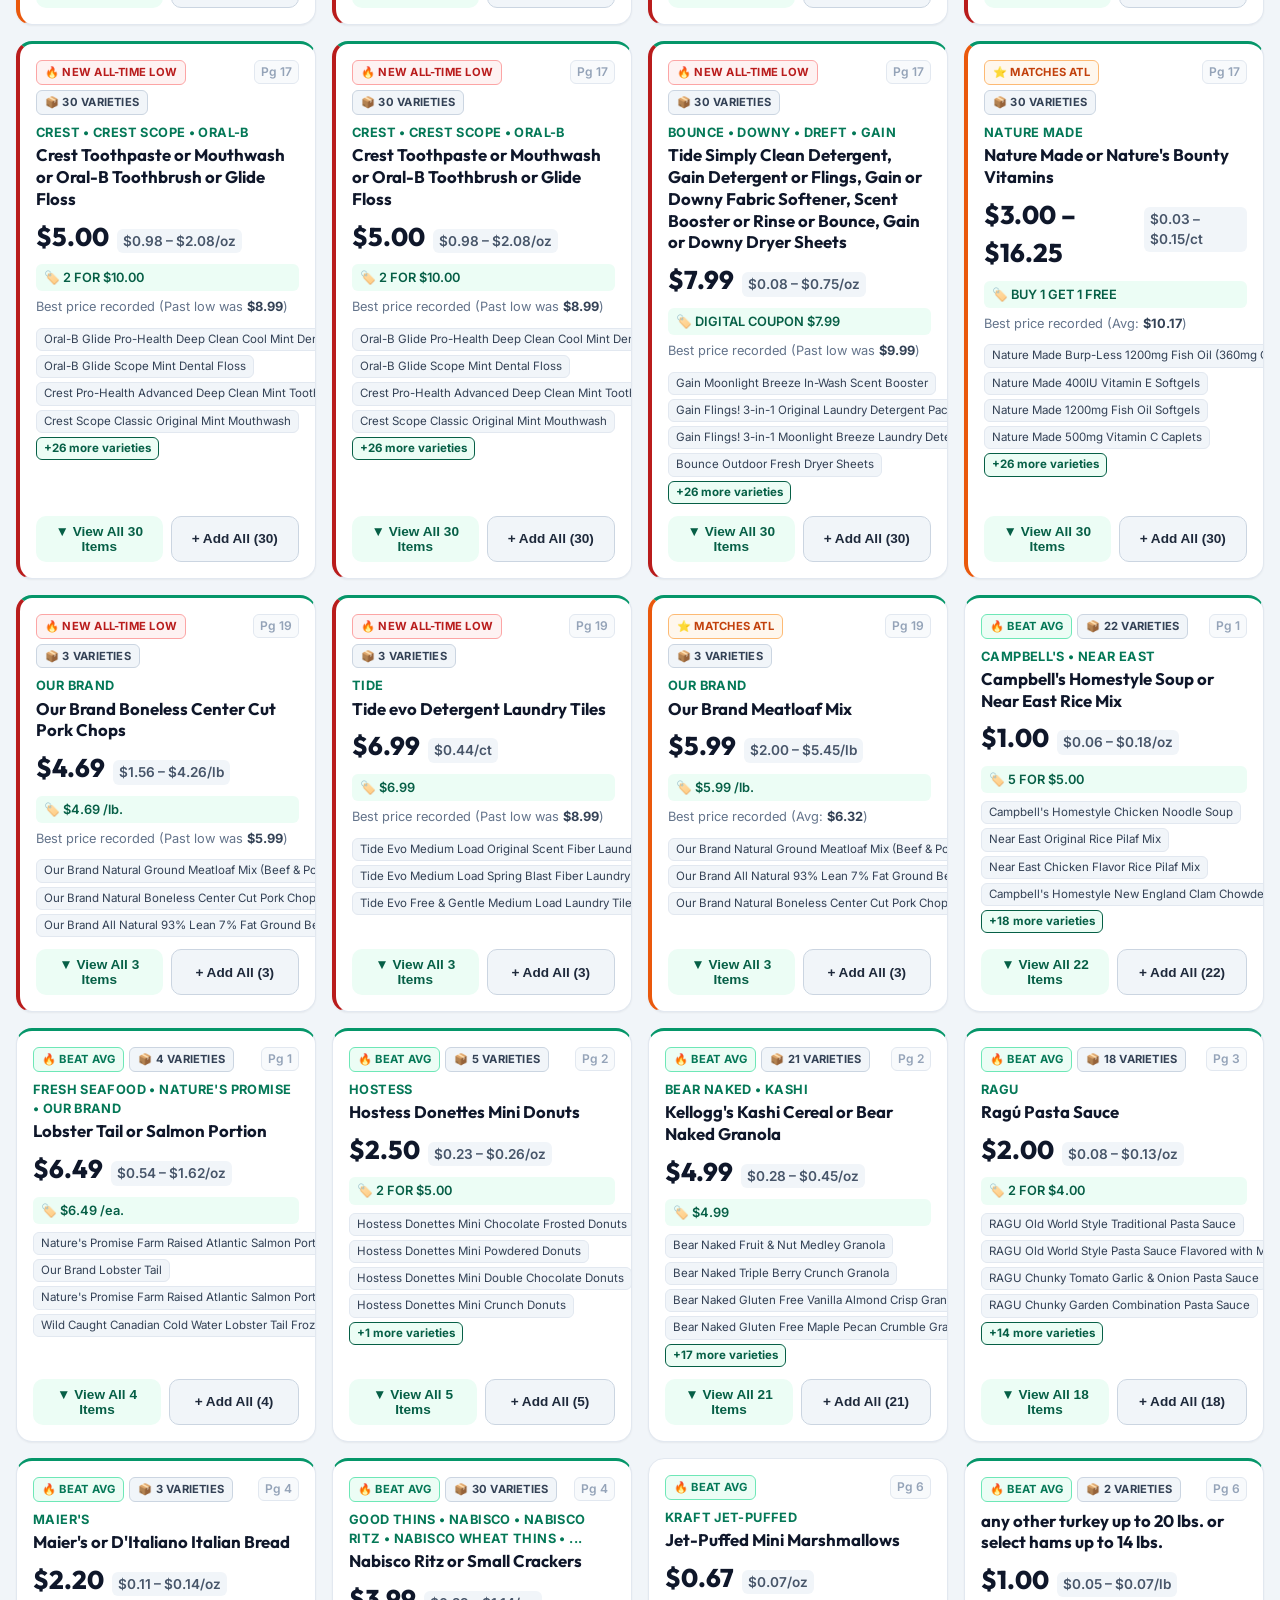
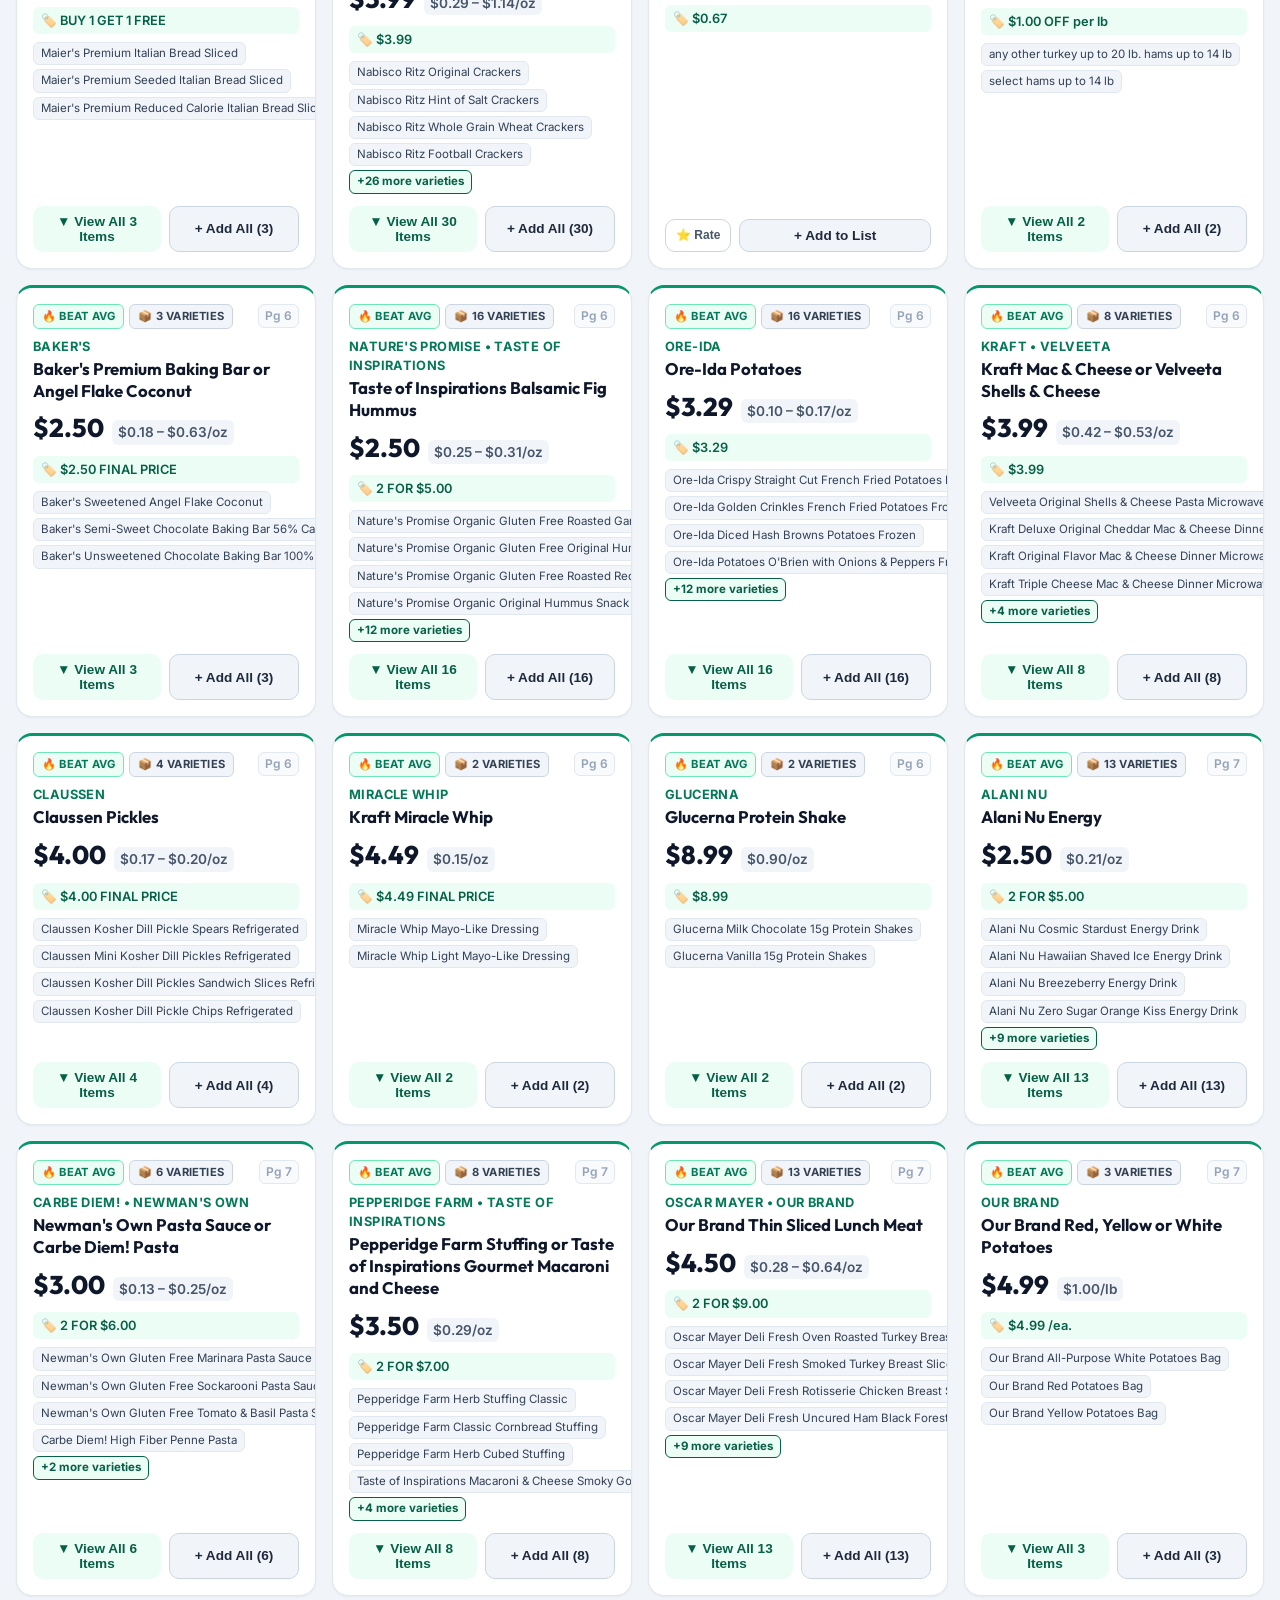
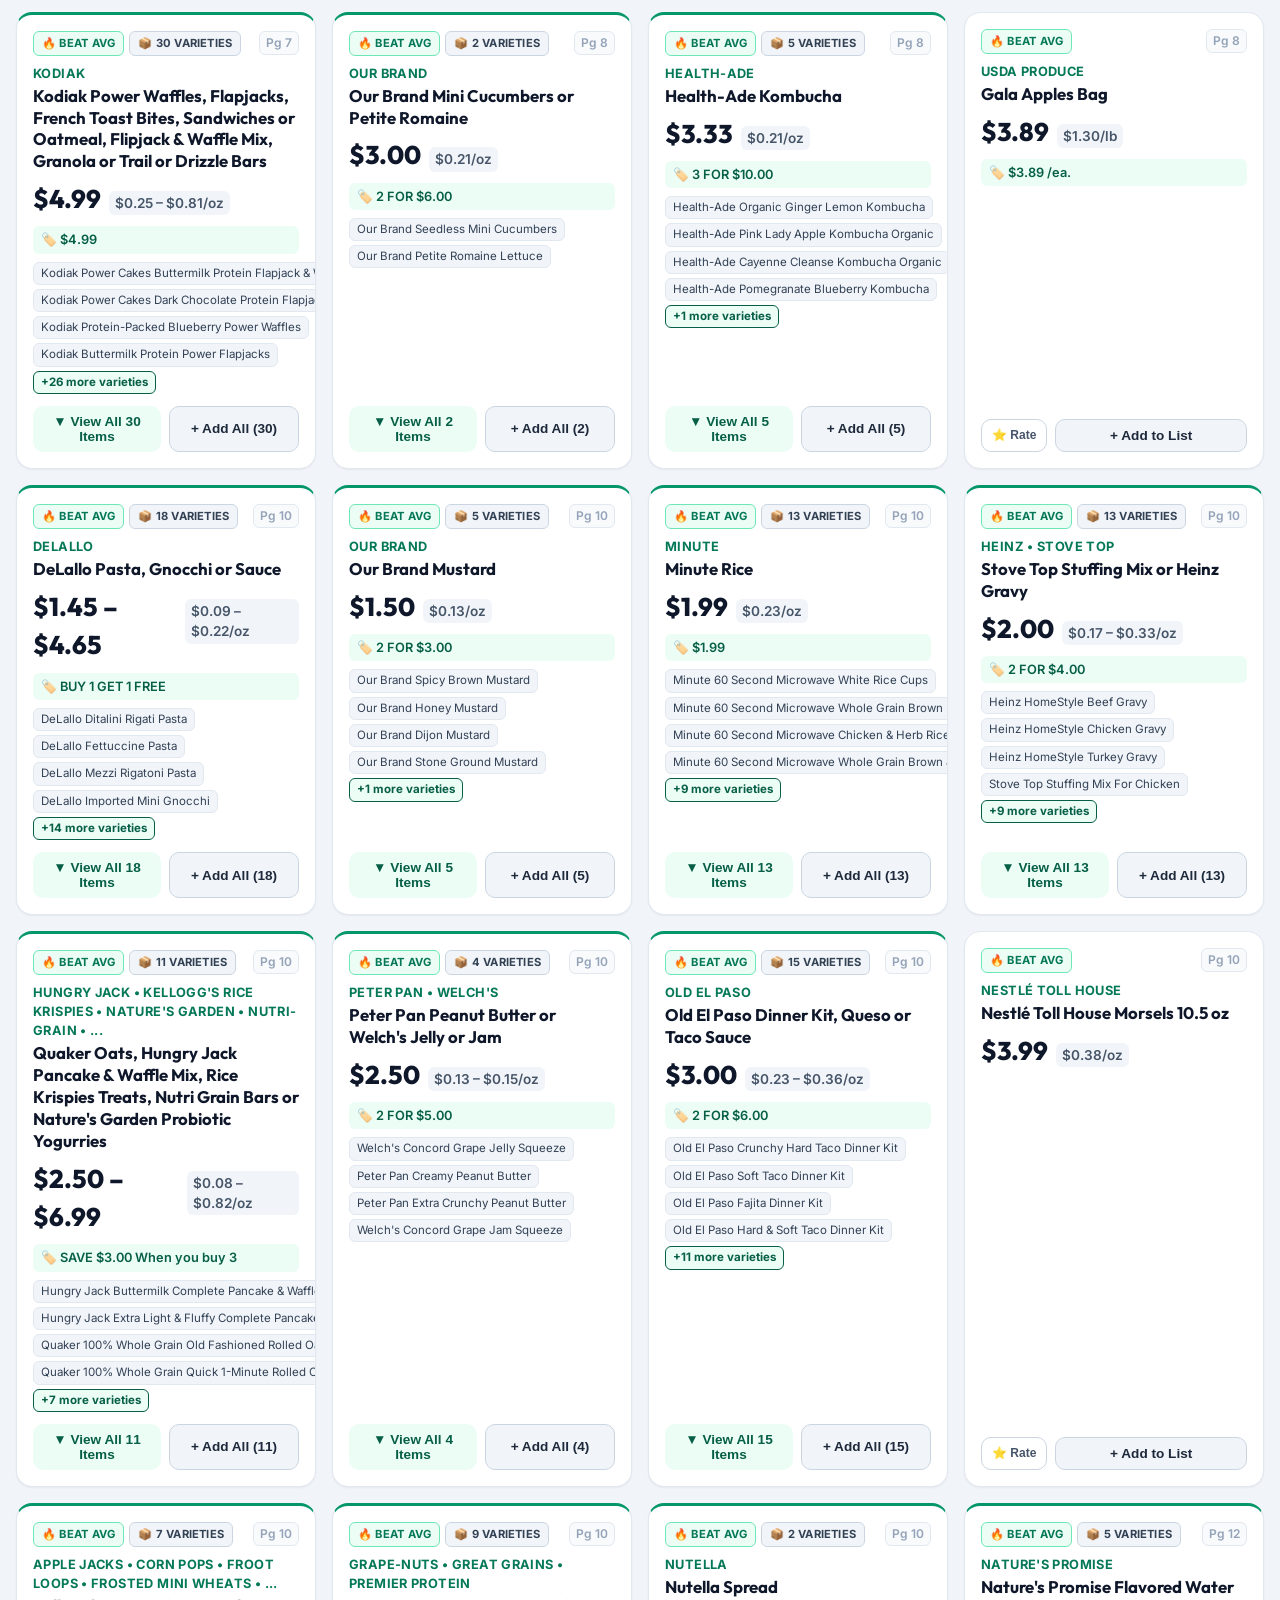
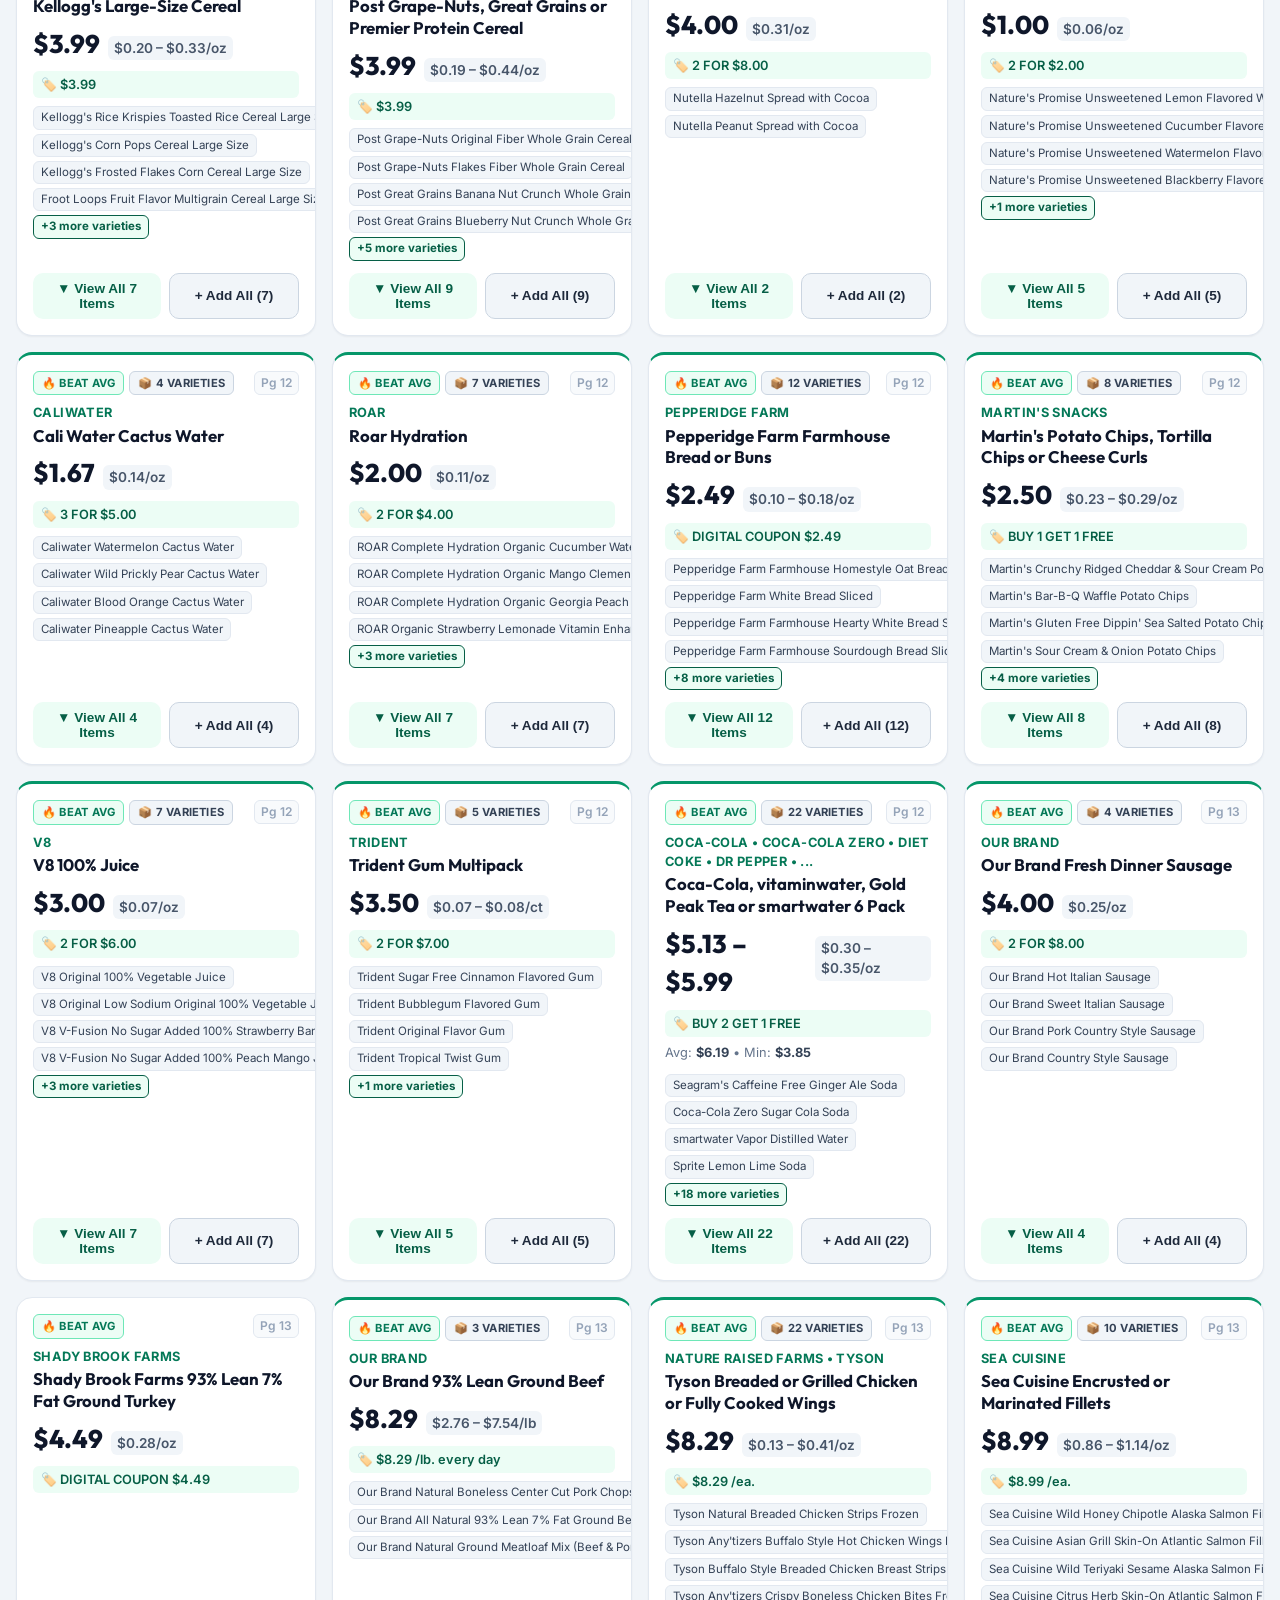
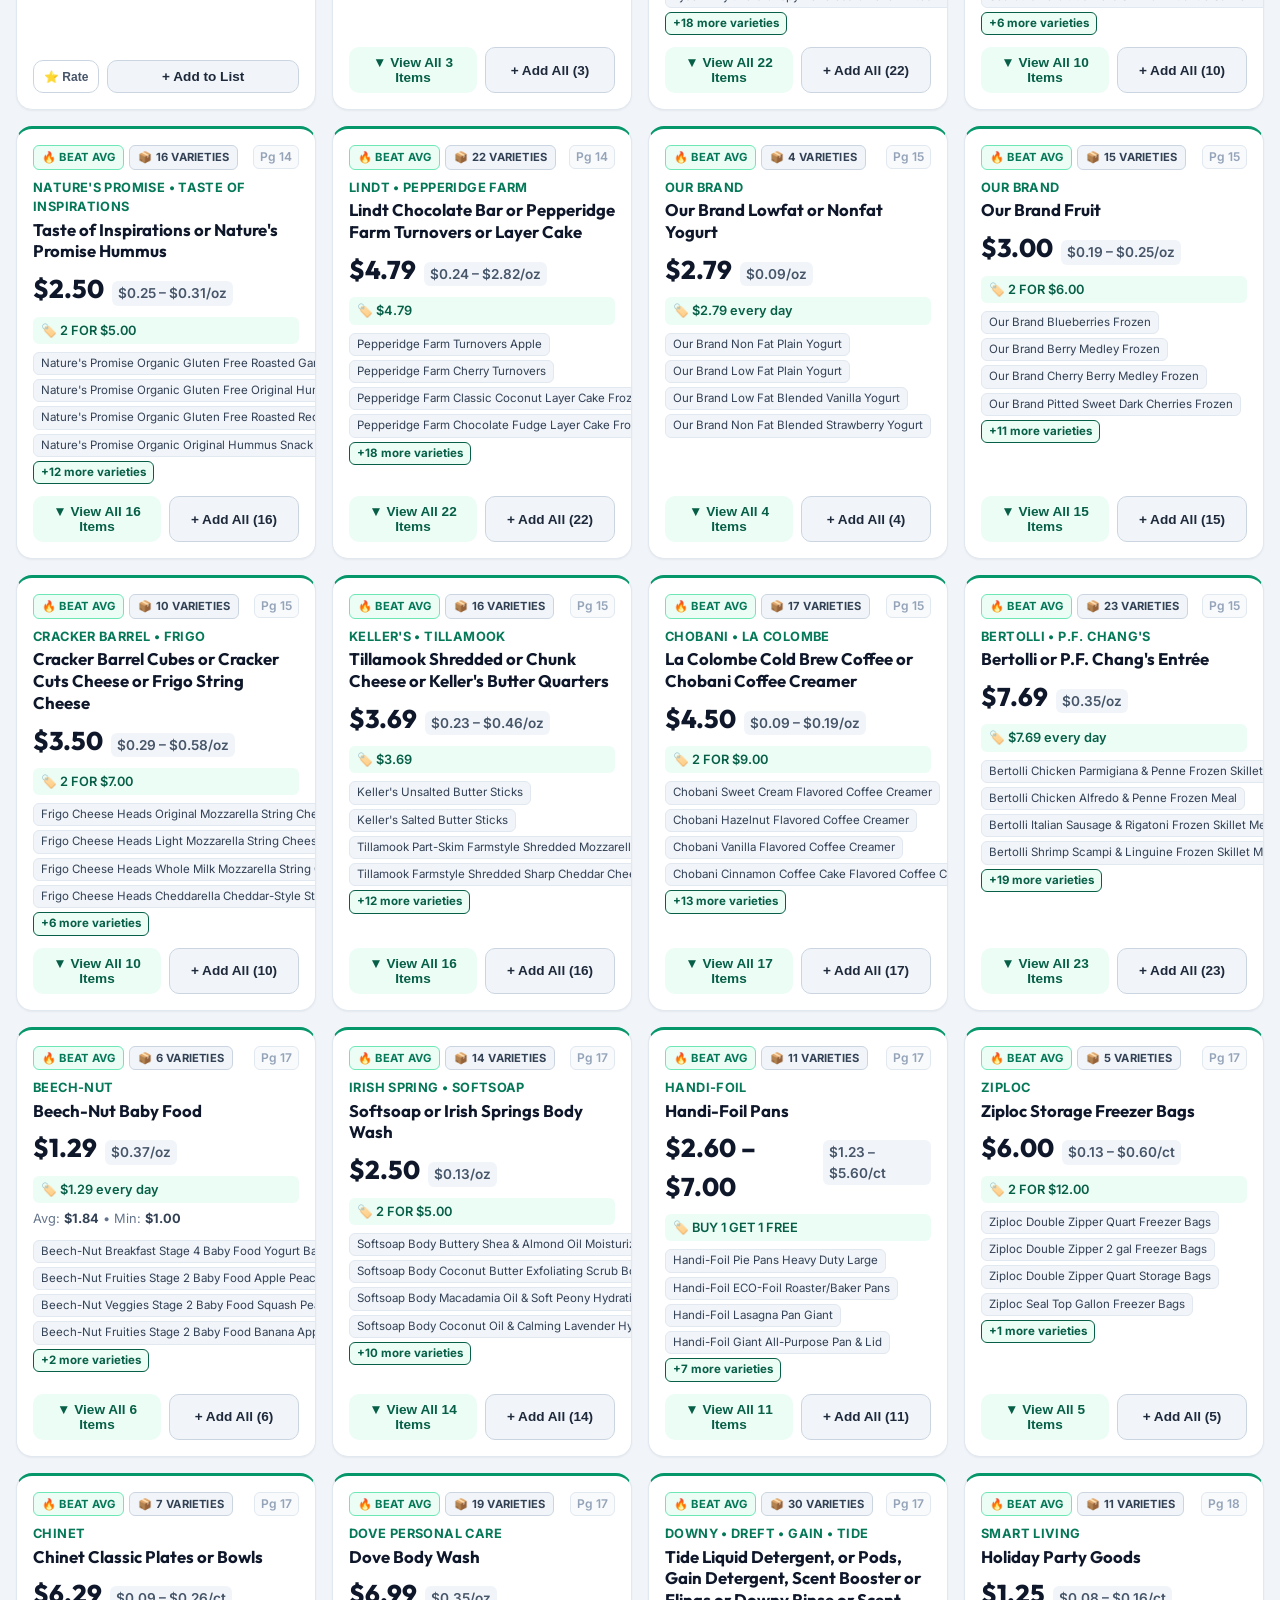
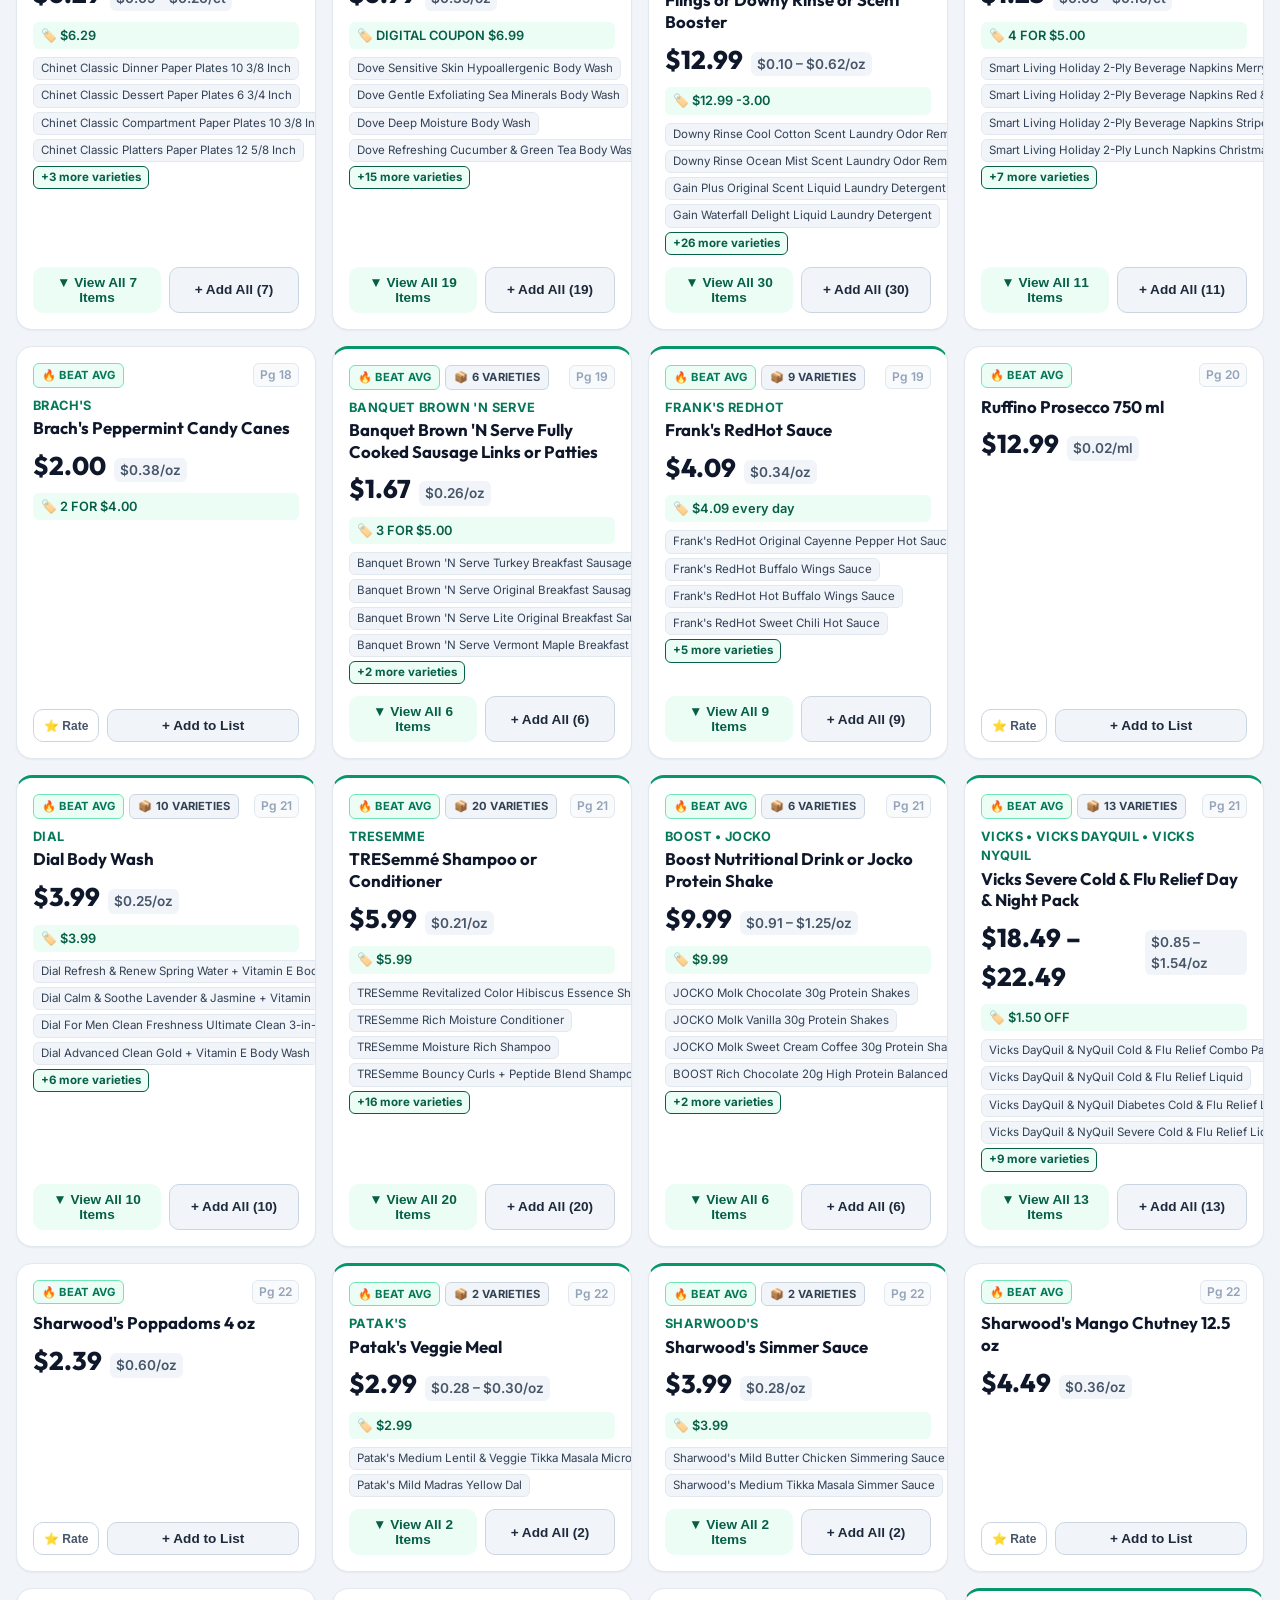
==== commit 5b3538df: "feat(web): add item preference ratings (love, giveaway, hide) with bubble-up sorting" ====
--- a/index.html
+++ b/index.html
@@ -125,6 +125,15 @@
         </button>
         <button class="filter-chip" data-filter="points">
           <span class="chip-icon">🪙</span> Points Deals
+        </button>
+        <button class="filter-chip" data-filter="favorites">
+          <span class="chip-icon">❤️</span> My Favorites
+        </button>
+        <button class="filter-chip" data-filter="giveaways">
+          <span class="chip-icon">🎁</span> Giveaways
+        </button>
+        <button class="filter-chip" data-filter="hidden">
+          <span class="chip-icon">🚫</span> Hidden Items
         </button>
       </div>
 
--- a/styles.css
+++ b/styles.css
@@ -637,6 +637,26 @@
   border: 1px solid var(--badge-hike-border);
 }
 
+.deal-badge.user-loved {
+  background: #fee2e2;
+  color: #b91c1c;
+  border: 1px solid #fca5a5;
+  font-weight: 800;
+}
+
+.deal-badge.user-giveaway {
+  background: #ede9fe;
+  color: #6d28d9;
+  border: 1px solid #c4b5fd;
+  font-weight: 800;
+}
+
+.deal-badge.user-hidden {
+  background: #f1f5f9;
+  color: #64748b;
+  border: 1px solid #cbd5e1;
+}
+
 .page-indicator {
   font-size: 0.75rem;
   color: var(--slate-400);
@@ -948,6 +968,136 @@
   color: var(--primary-900);
   border-color: var(--primary-600);
   font-weight: 700;
+}
+
+/* User Preference Rating Controls */
+.item-rating-group {
+  display: inline-flex;
+  align-items: center;
+  gap: 2px;
+  background: var(--slate-100);
+  border: 1px solid var(--slate-200);
+  border-radius: var(--radius-sm);
+  padding: 1px 3px;
+}
+
+.btn-rate-icon {
+  background: transparent;
+  border: 1px solid transparent;
+  cursor: pointer;
+  padding: 2px 4px;
+  border-radius: 4px;
+  font-size: 0.8rem;
+  line-height: 1;
+  opacity: 0.45;
+  transition: all 0.15s ease;
+  user-select: none;
+}
+
+.btn-rate-icon:hover {
+  opacity: 1;
+  transform: scale(1.15);
+  background: white;
+}
+
+.btn-rate-icon.active-love {
+  opacity: 1;
+  background: #fee2e2;
+  border-color: #fca5a5;
+  box-shadow: 0 1px 2px rgba(185, 28, 28, 0.15);
+}
+
+.btn-rate-icon.active-giveaway {
+  opacity: 1;
+  background: #ede9fe;
+  border-color: #c4b5fd;
+  box-shadow: 0 1px 2px rgba(109, 40, 217, 0.15);
+}
+
+.btn-rate-icon.active-hide {
+  opacity: 1;
+  background: #e2e8f0;
+  border-color: #cbd5e1;
+  box-shadow: 0 1px 2px rgba(100, 116, 139, 0.15);
+}
+
+.item-rating-tag {
+  display: inline-flex;
+  align-items: center;
+  font-size: 0.65rem;
+  font-weight: 700;
+  padding: 1px 4px;
+  border-radius: 3px;
+  text-transform: uppercase;
+}
+
+.item-rating-tag.rating-love {
+  background: #fee2e2;
+  color: #b91c1c;
+}
+
+.item-rating-tag.rating-giveaway {
+  background: #ede9fe;
+  color: #6d28d9;
+}
+
+.item-rating-tag.rating-hide {
+  background: #f1f5f9;
+  color: #64748b;
+}
+
+.btn-rate-toggle {
+  background: white;
+  border: 1px solid var(--slate-300);
+  color: var(--slate-600);
+  padding: 6px 10px;
+  border-radius: var(--radius-md);
+  font-size: 0.75rem;
+  font-weight: 600;
+  cursor: pointer;
+  transition: all 0.15s ease;
+}
+
+.btn-rate-toggle:hover {
+  background: var(--slate-50);
+  color: var(--slate-900);
+  border-color: var(--slate-400);
+}
+
+.btn-rate-toggle.active-loved {
+  background: #fee2e2;
+  color: #b91c1c;
+  border-color: #fca5a5;
+}
+
+.btn-rate-toggle.active-giveaway {
+  background: #ede9fe;
+  color: #6d28d9;
+  border-color: #c4b5fd;
+}
+
+.btn-rate-toggle.active-hidden {
+  background: #f1f5f9;
+  color: #64748b;
+  border-color: #cbd5e1;
+}
+
+.single-card-rating-drawer {
+  margin-top: 8px;
+  padding: 8px 10px;
+  background: var(--slate-50);
+  border: 1px solid var(--slate-200);
+  border-radius: var(--radius-md);
+  display: flex;
+  align-items: center;
+  justify-content: space-between;
+  gap: 8px;
+}
+
+.single-card-rating-drawer .drawer-label {
+  font-size: 0.72rem;
+  color: var(--slate-600);
+  font-weight: 600;
 }
 
 /* Table View */
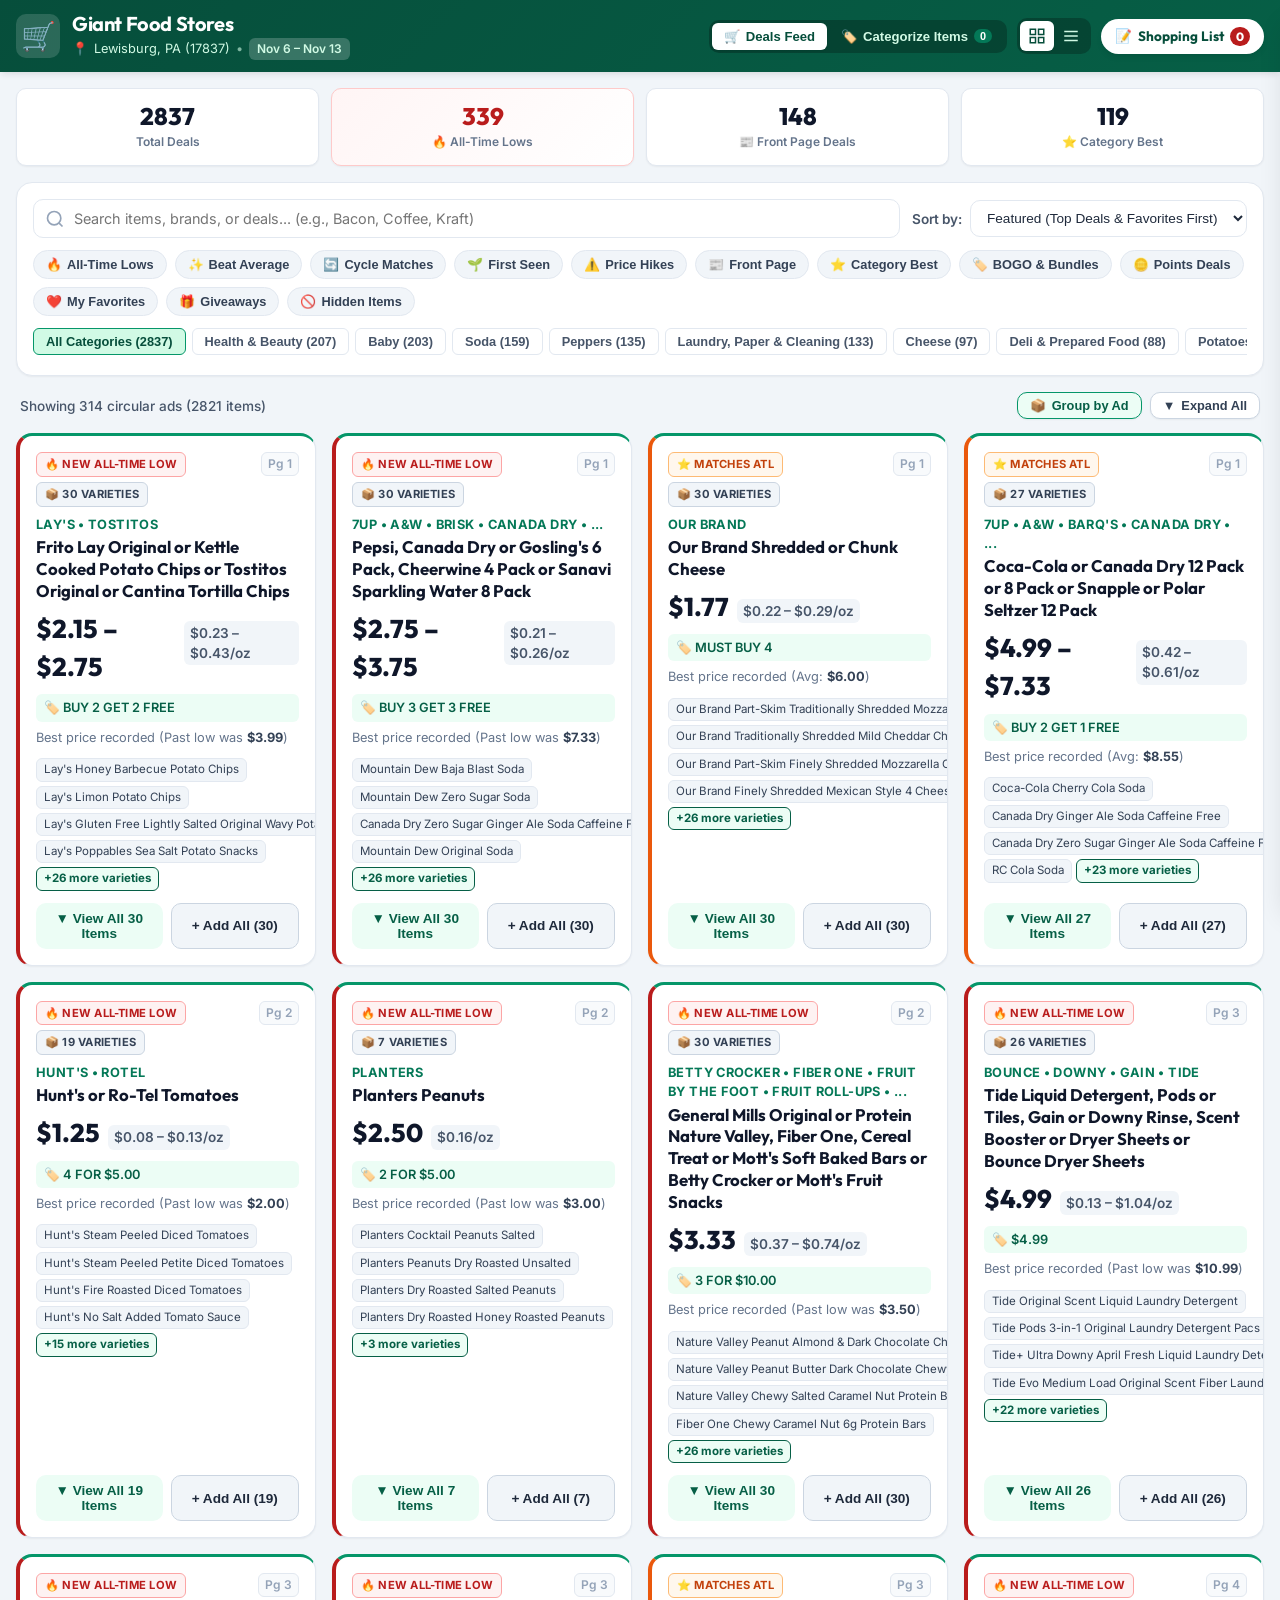
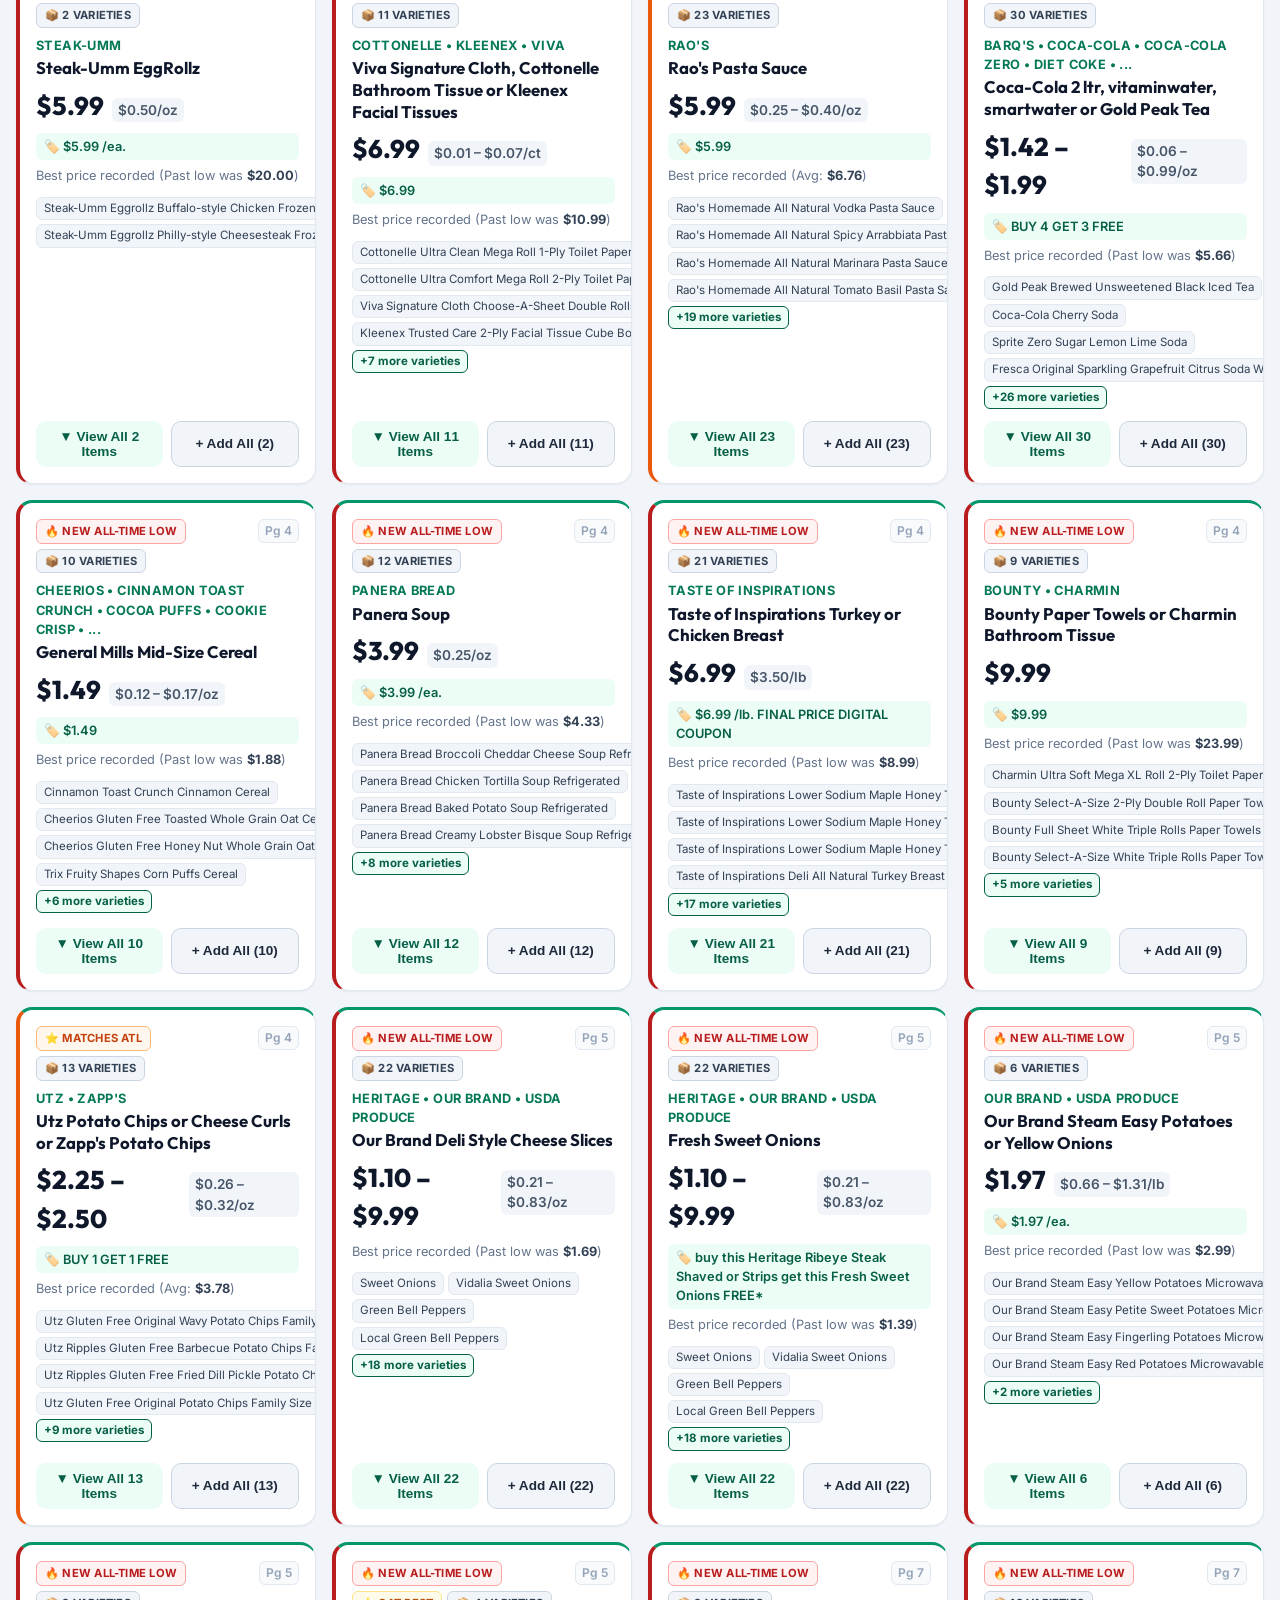
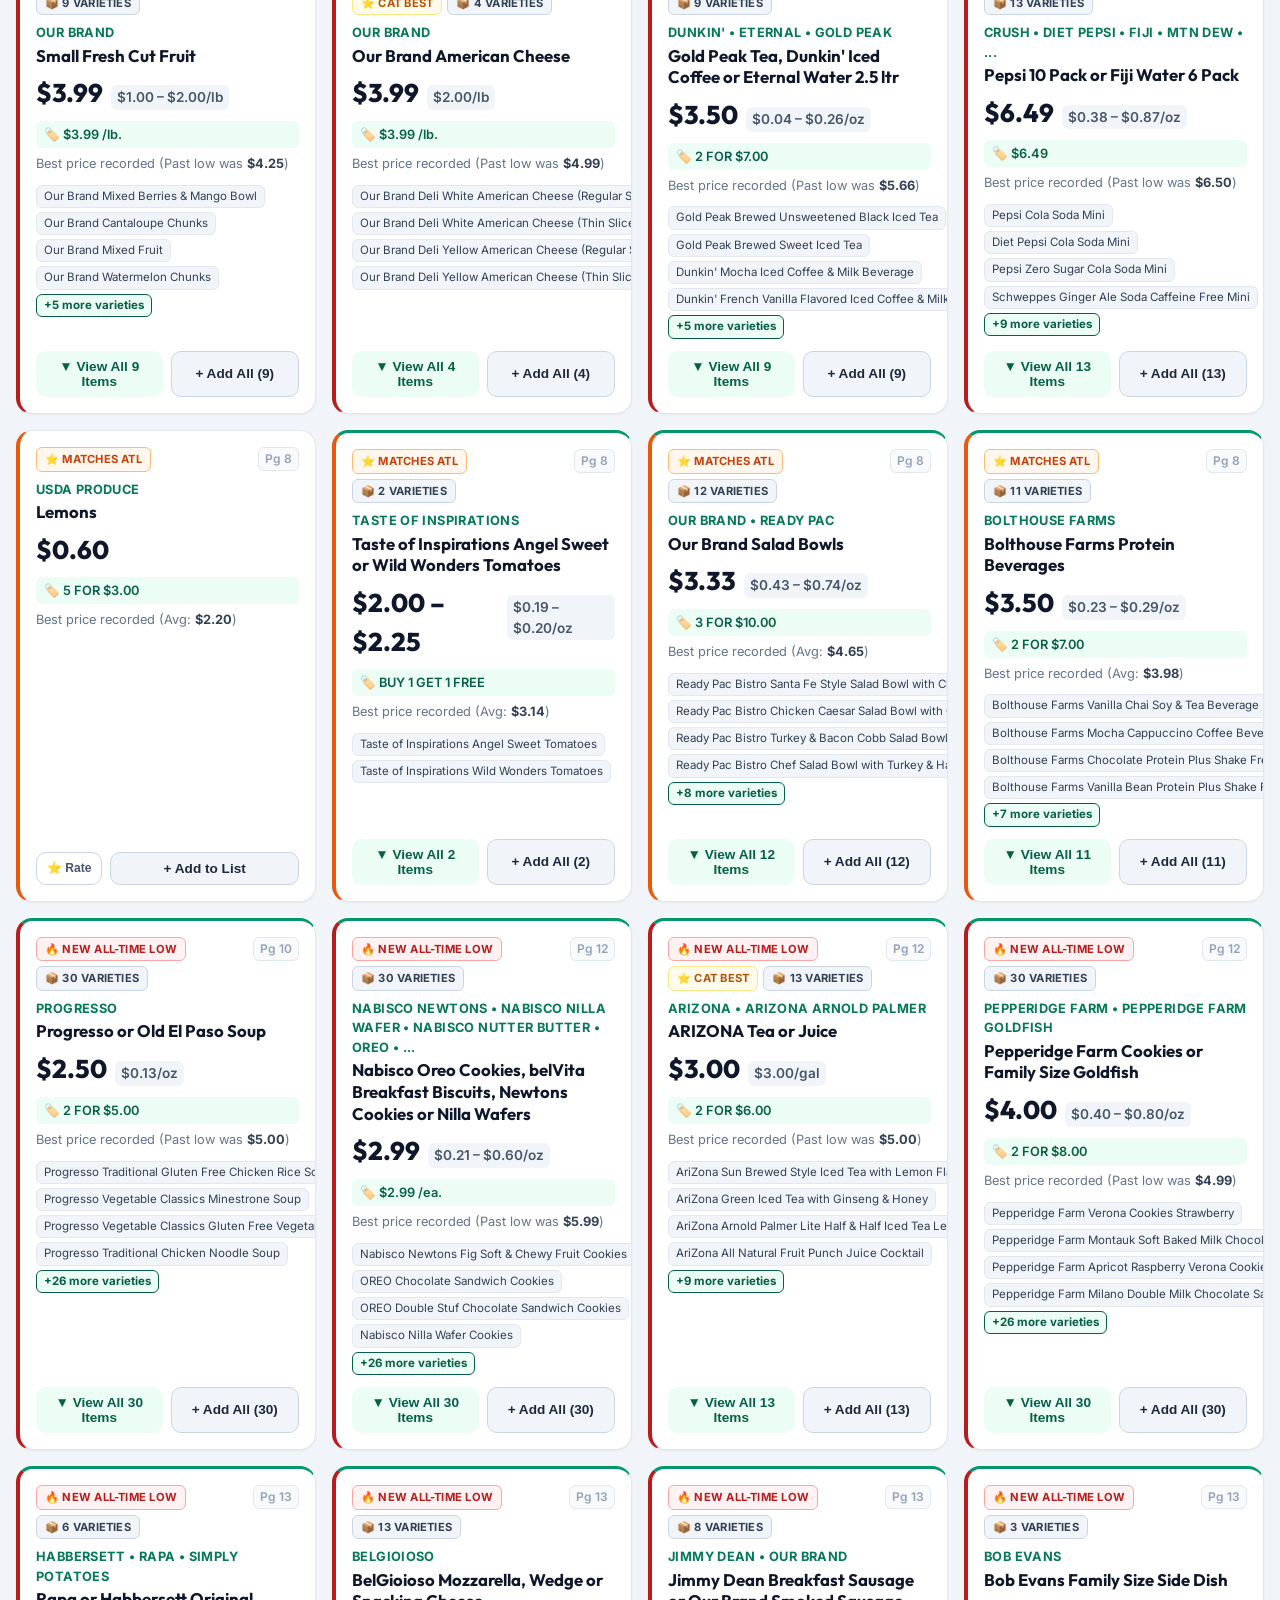
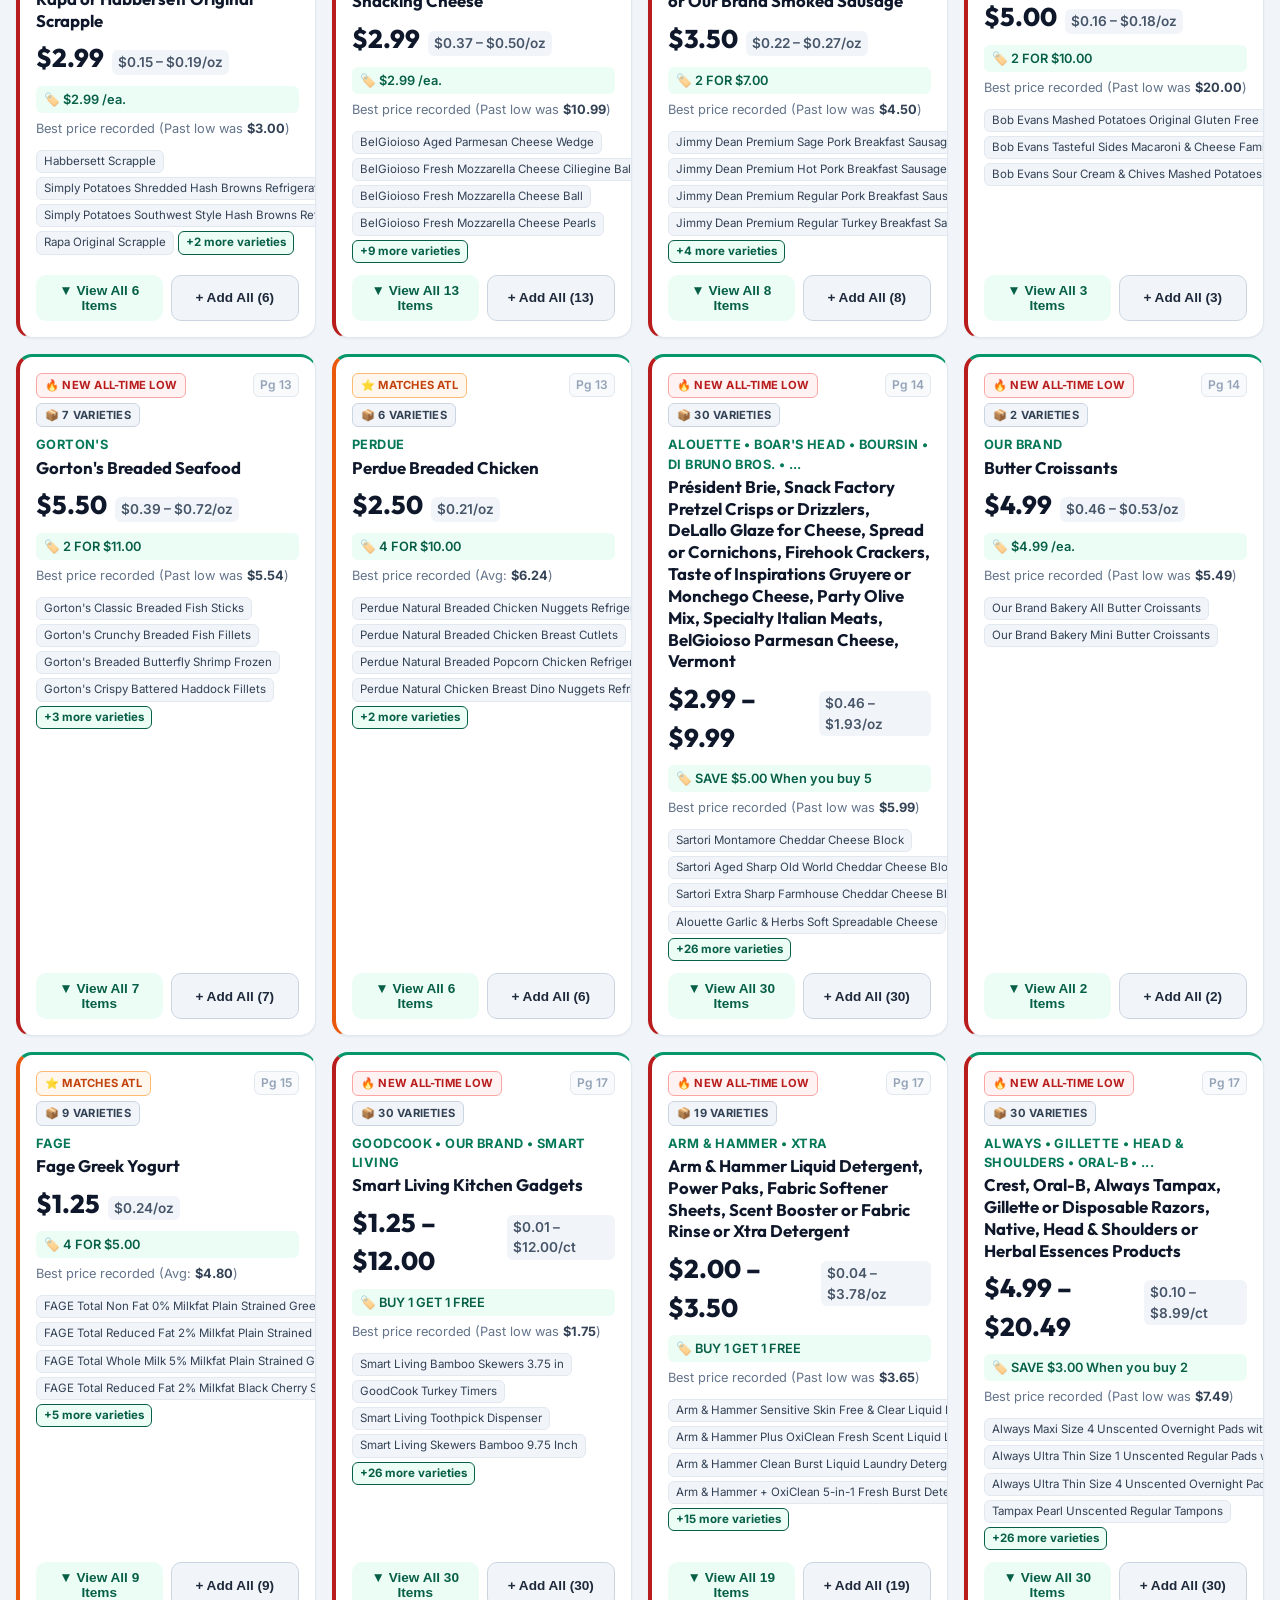
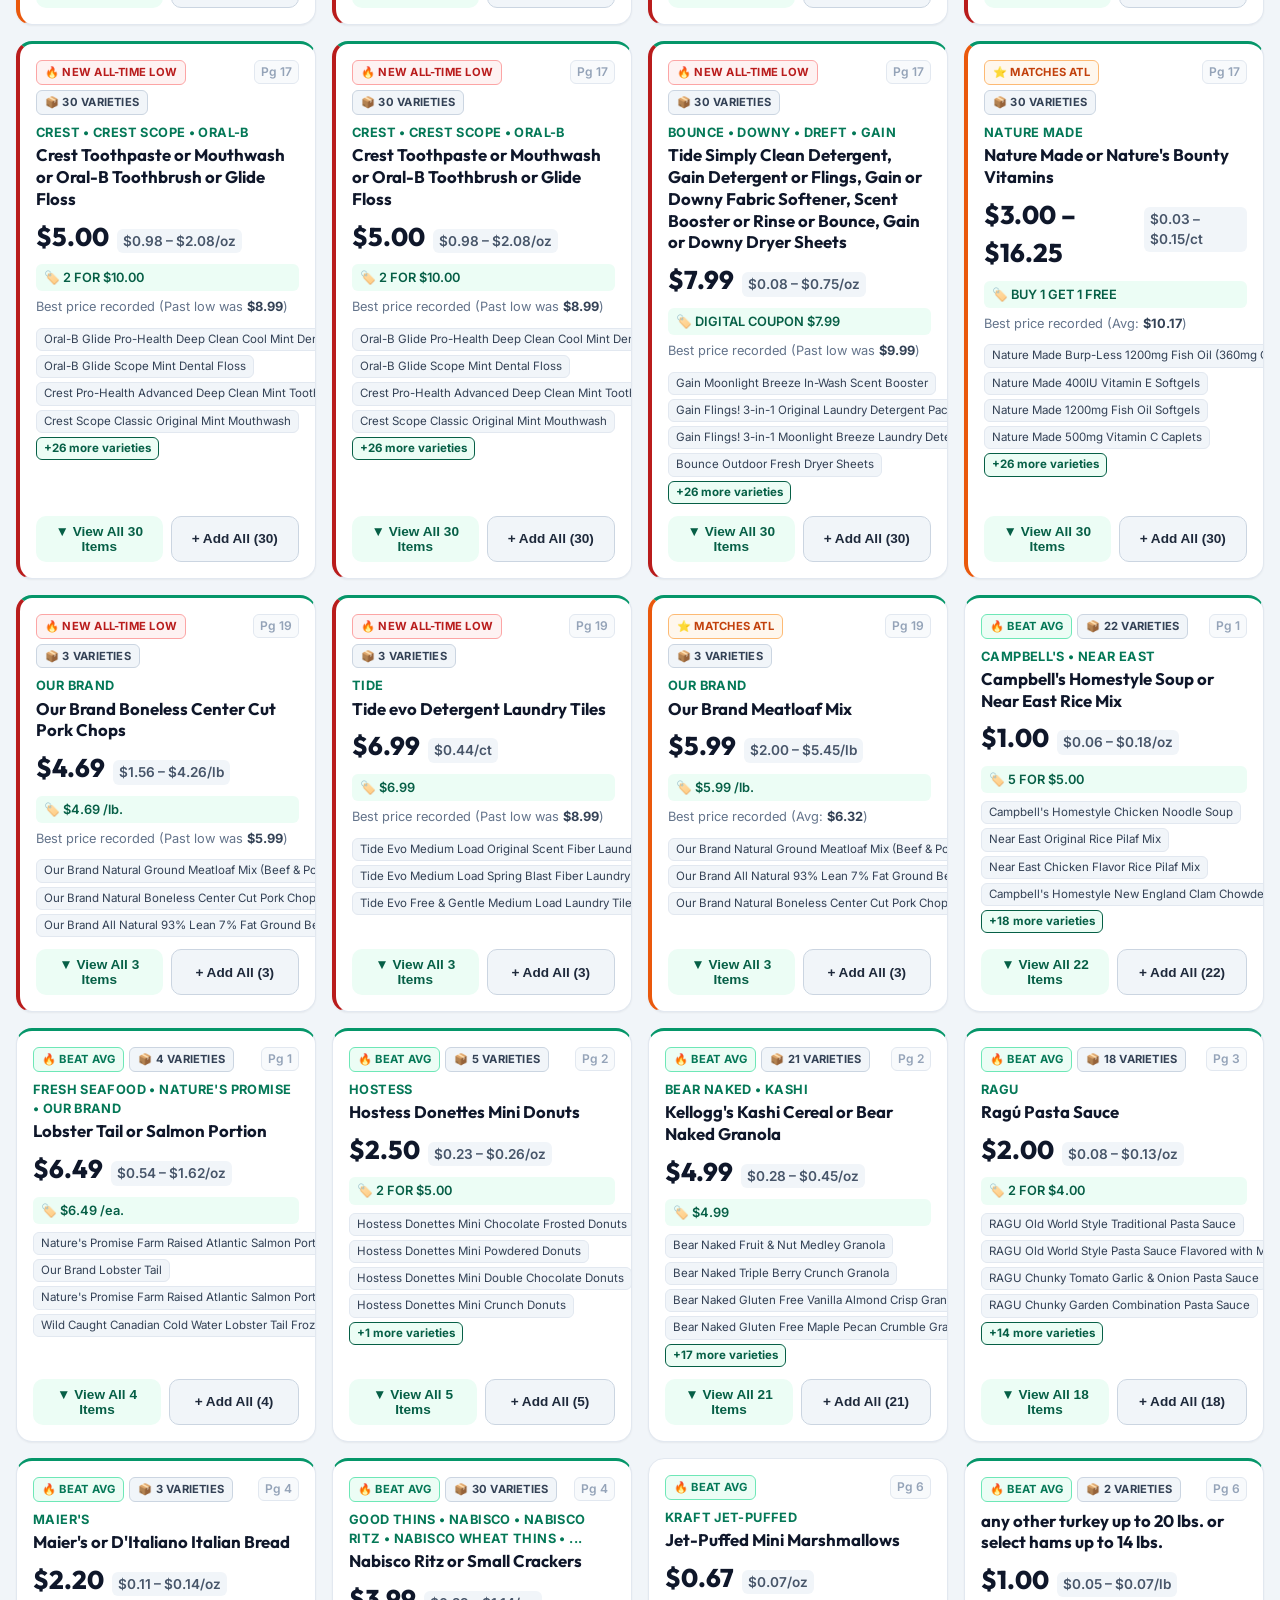
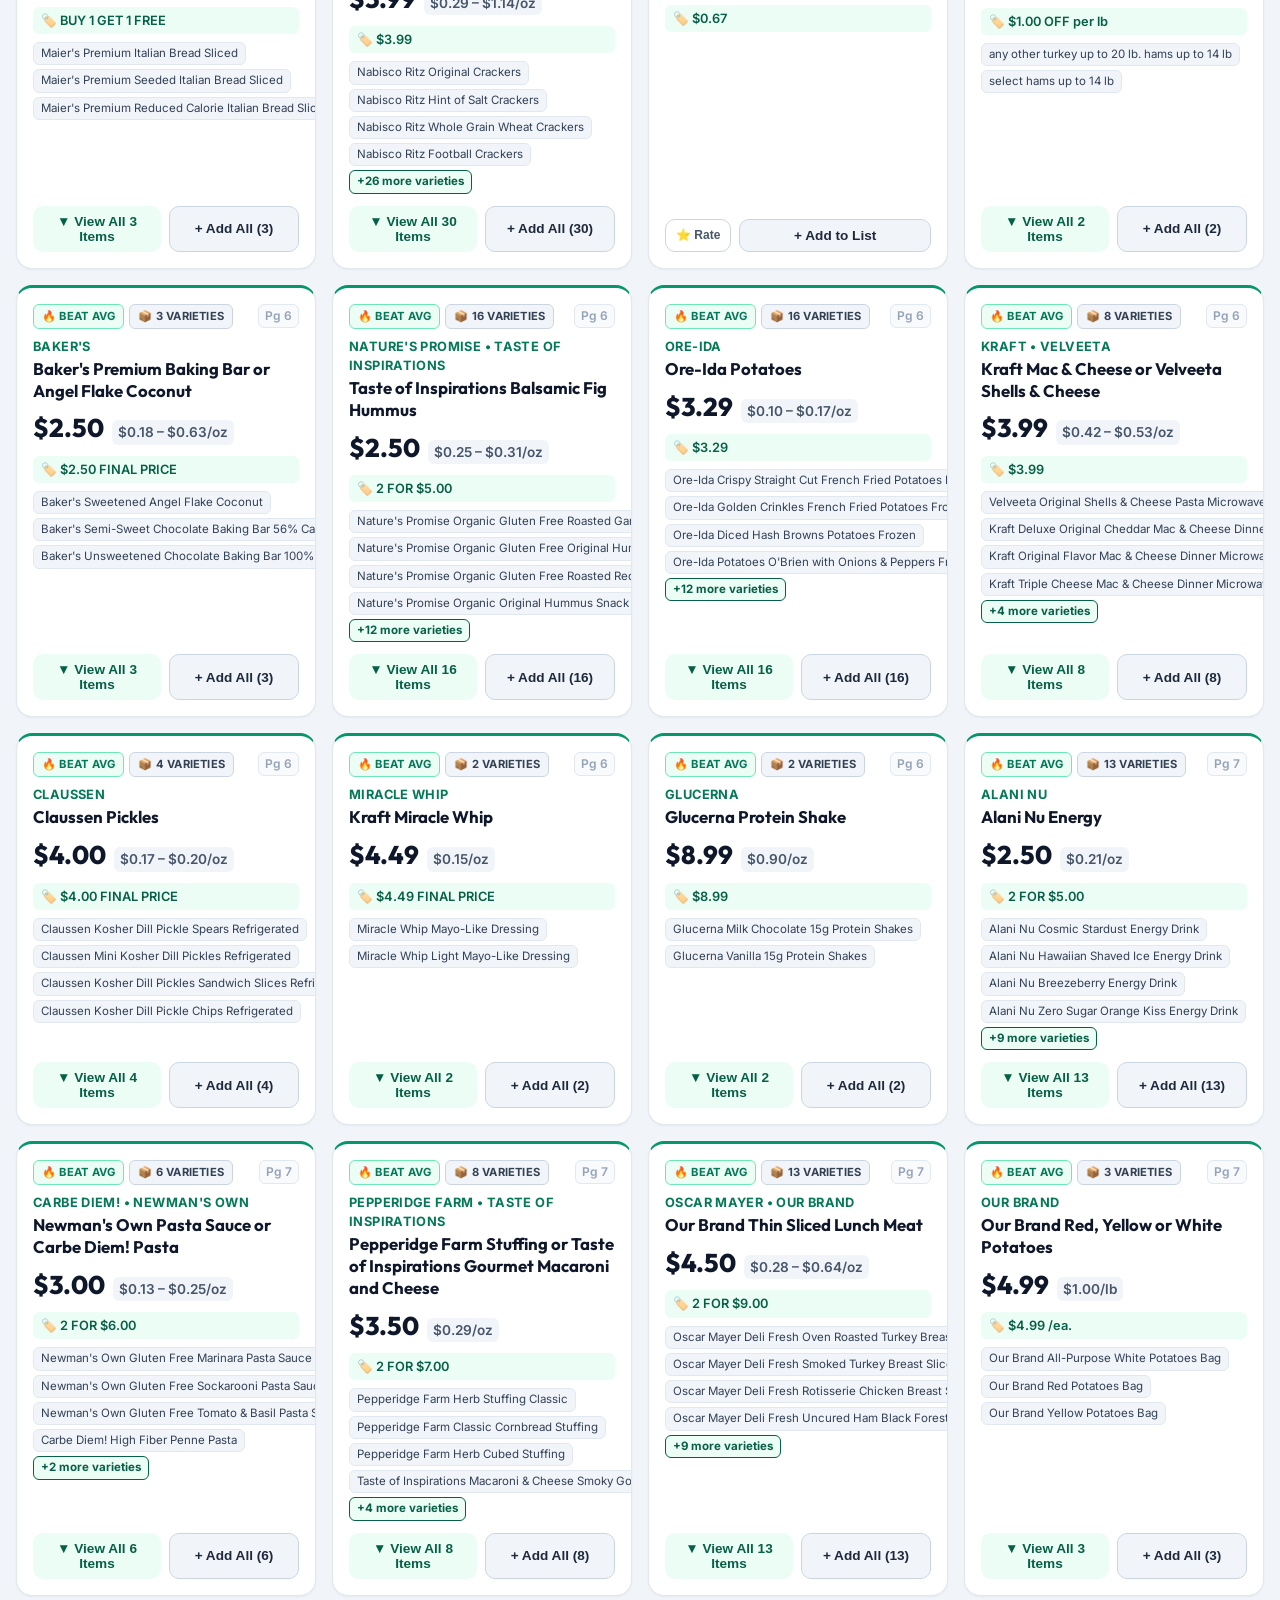
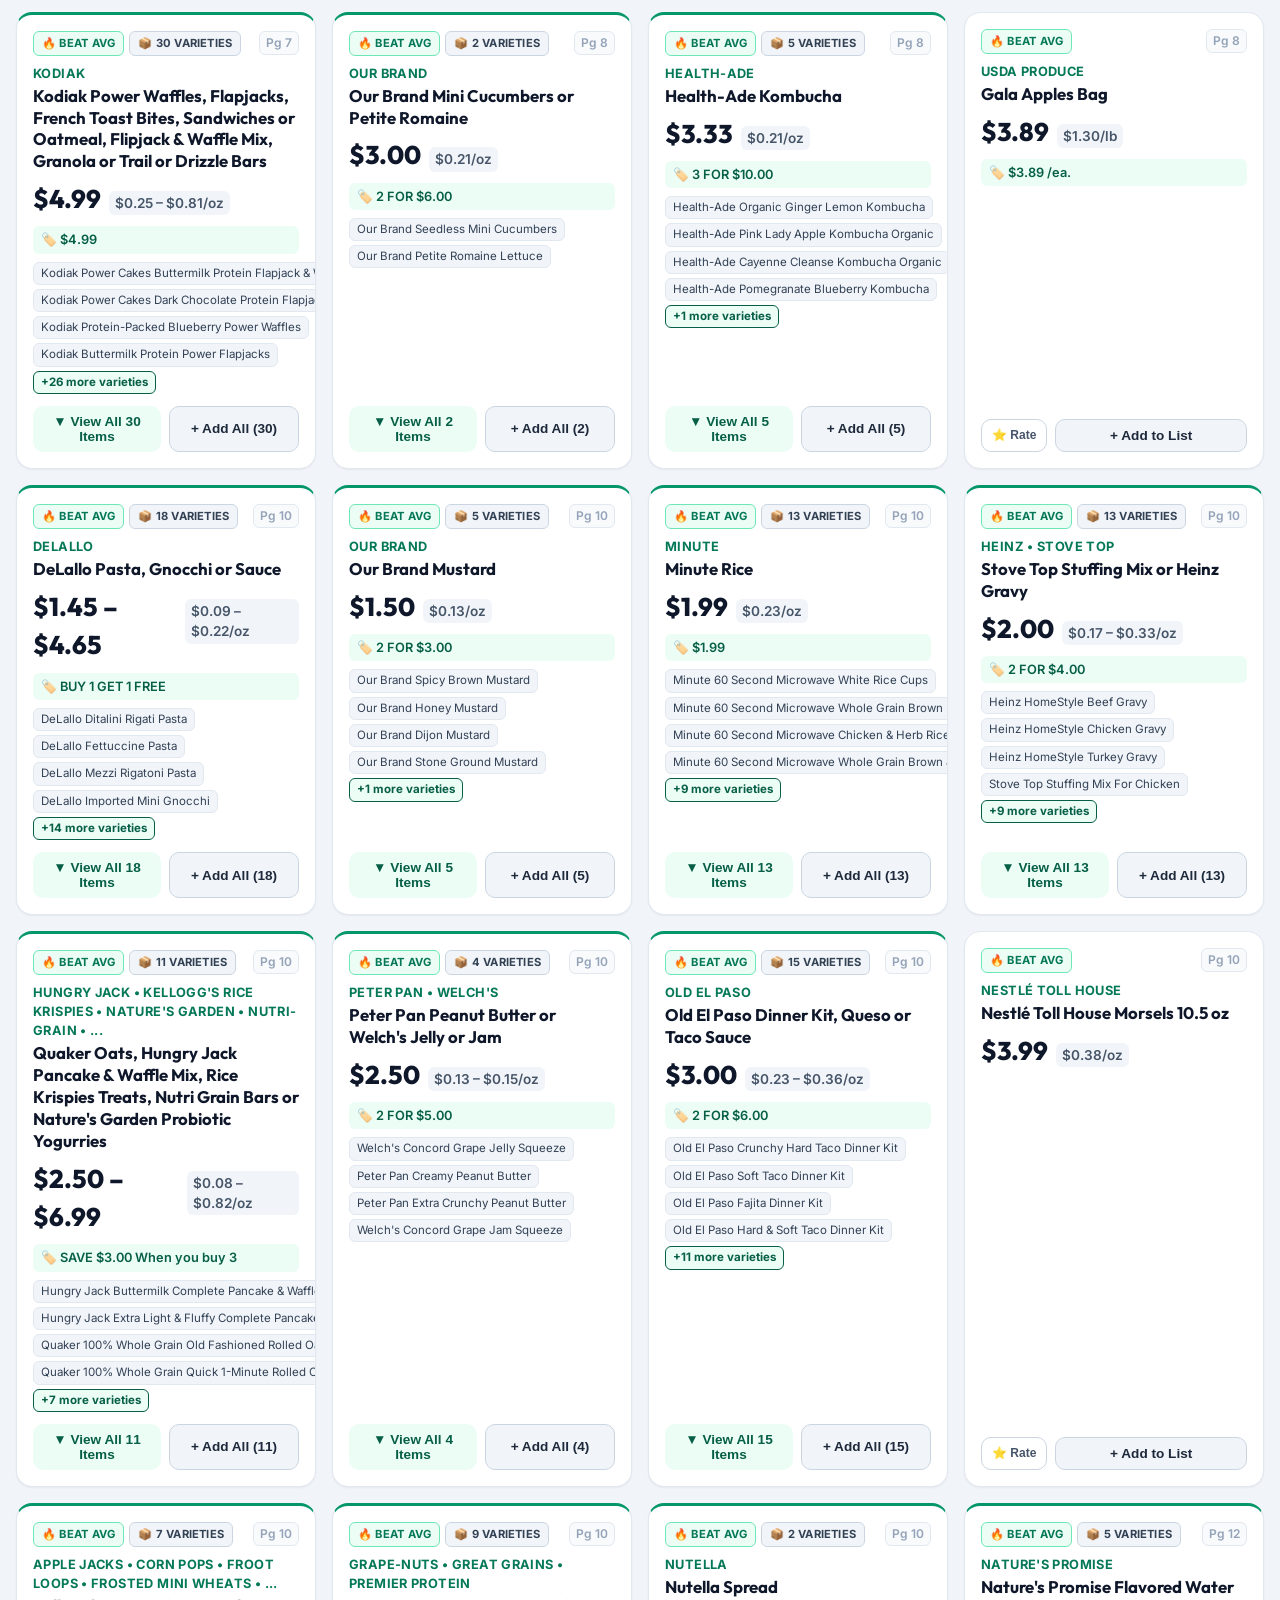
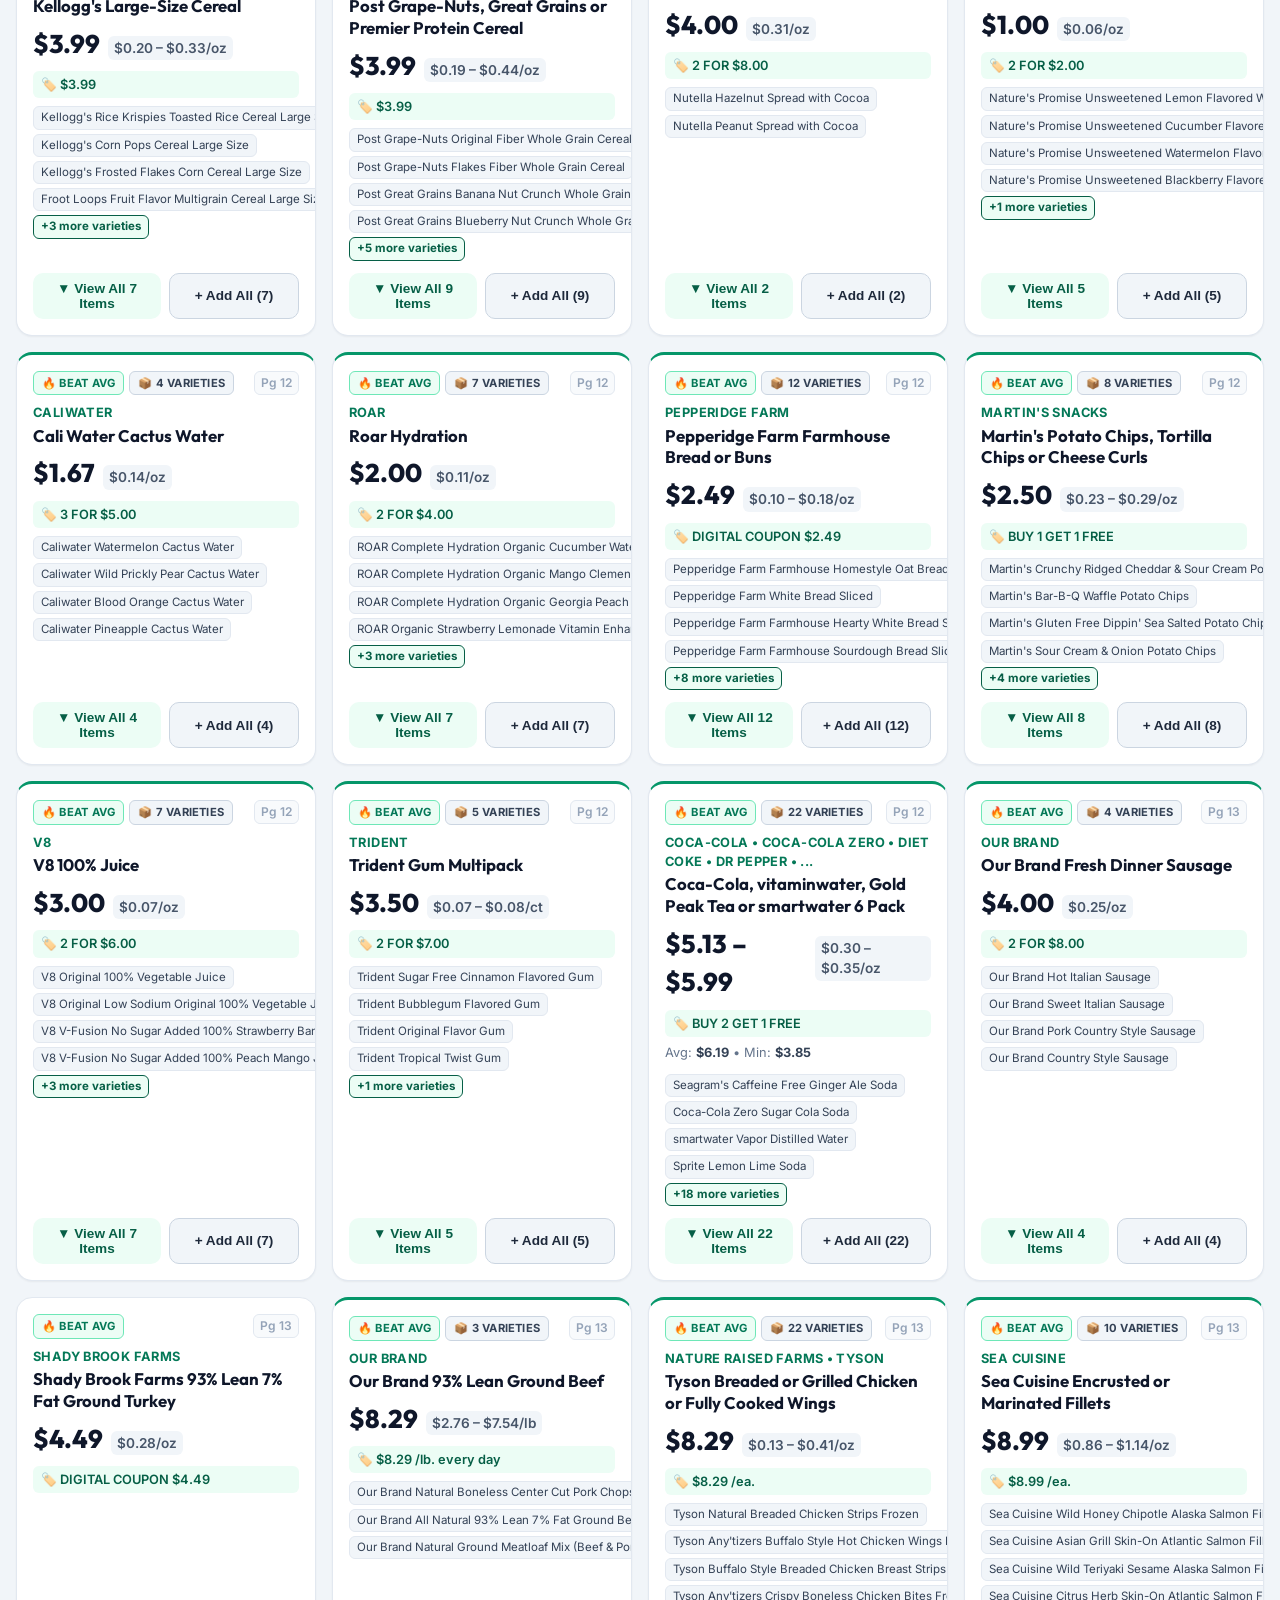
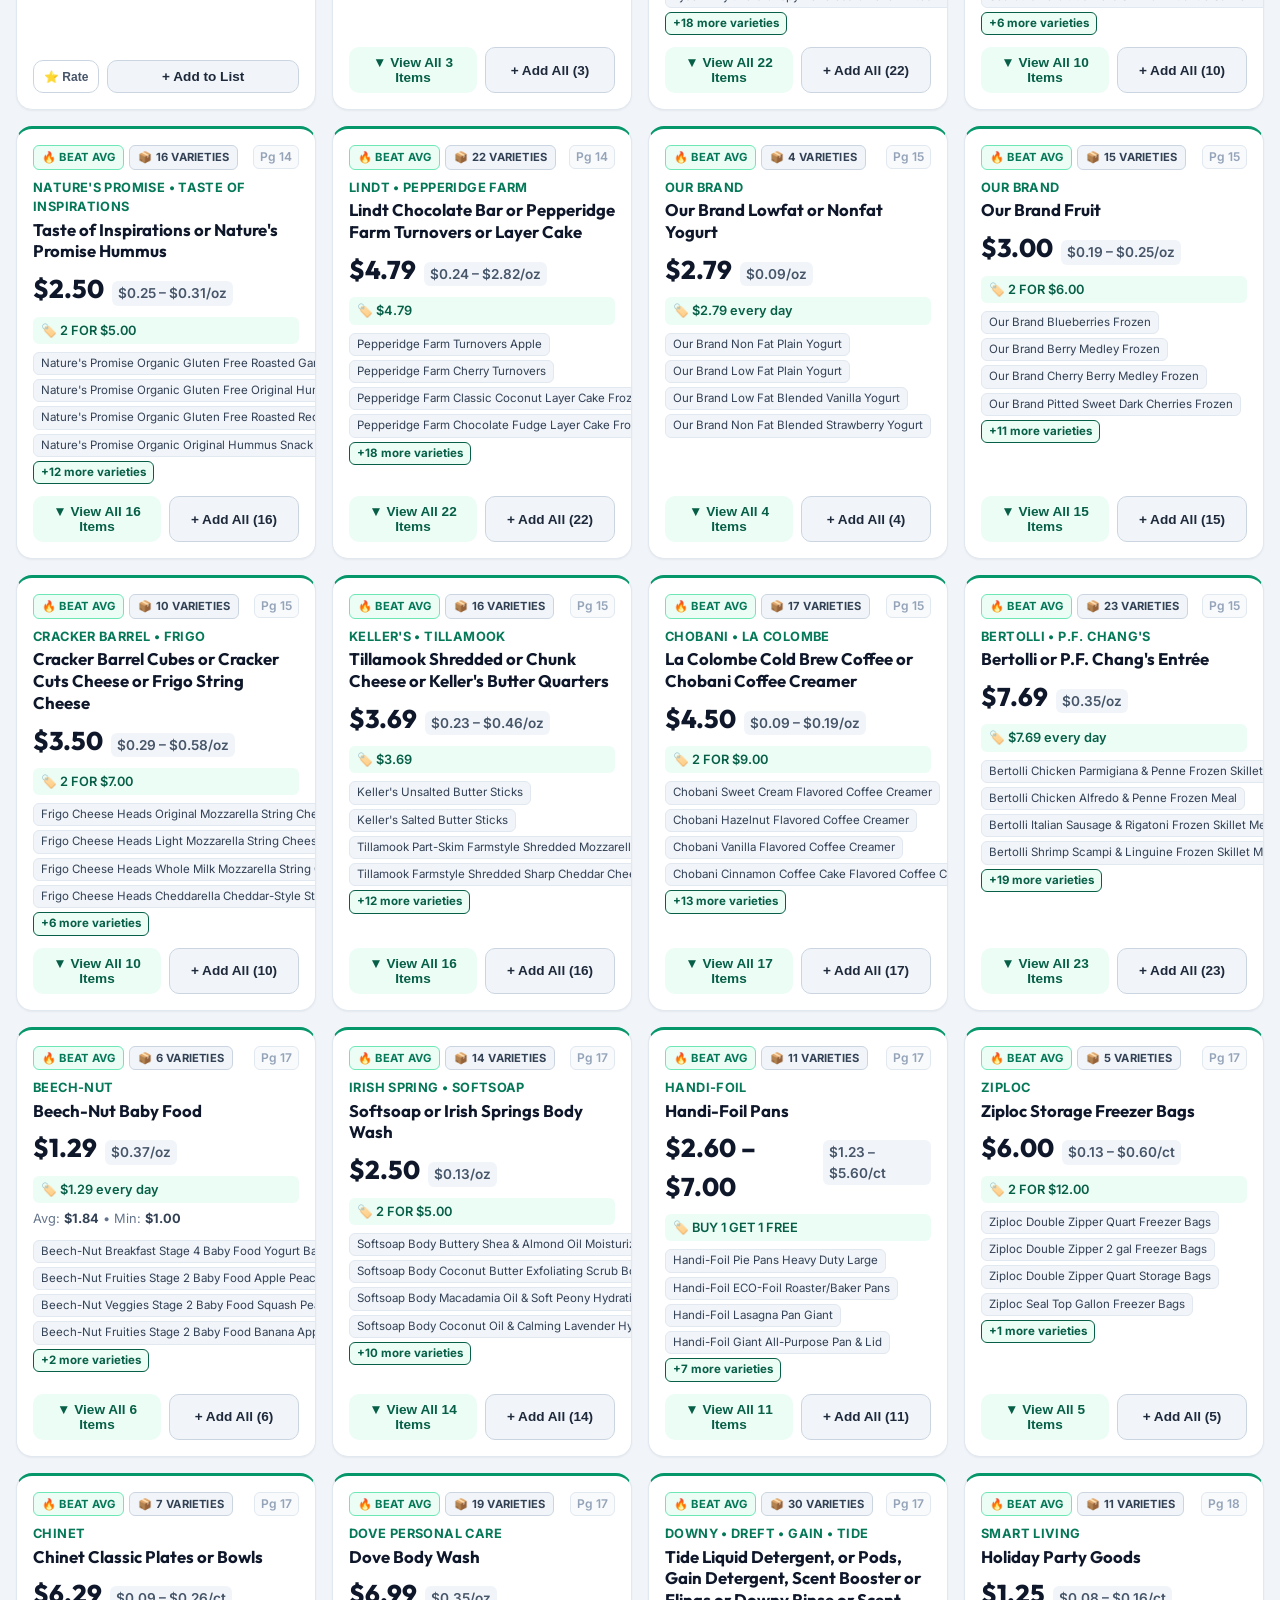
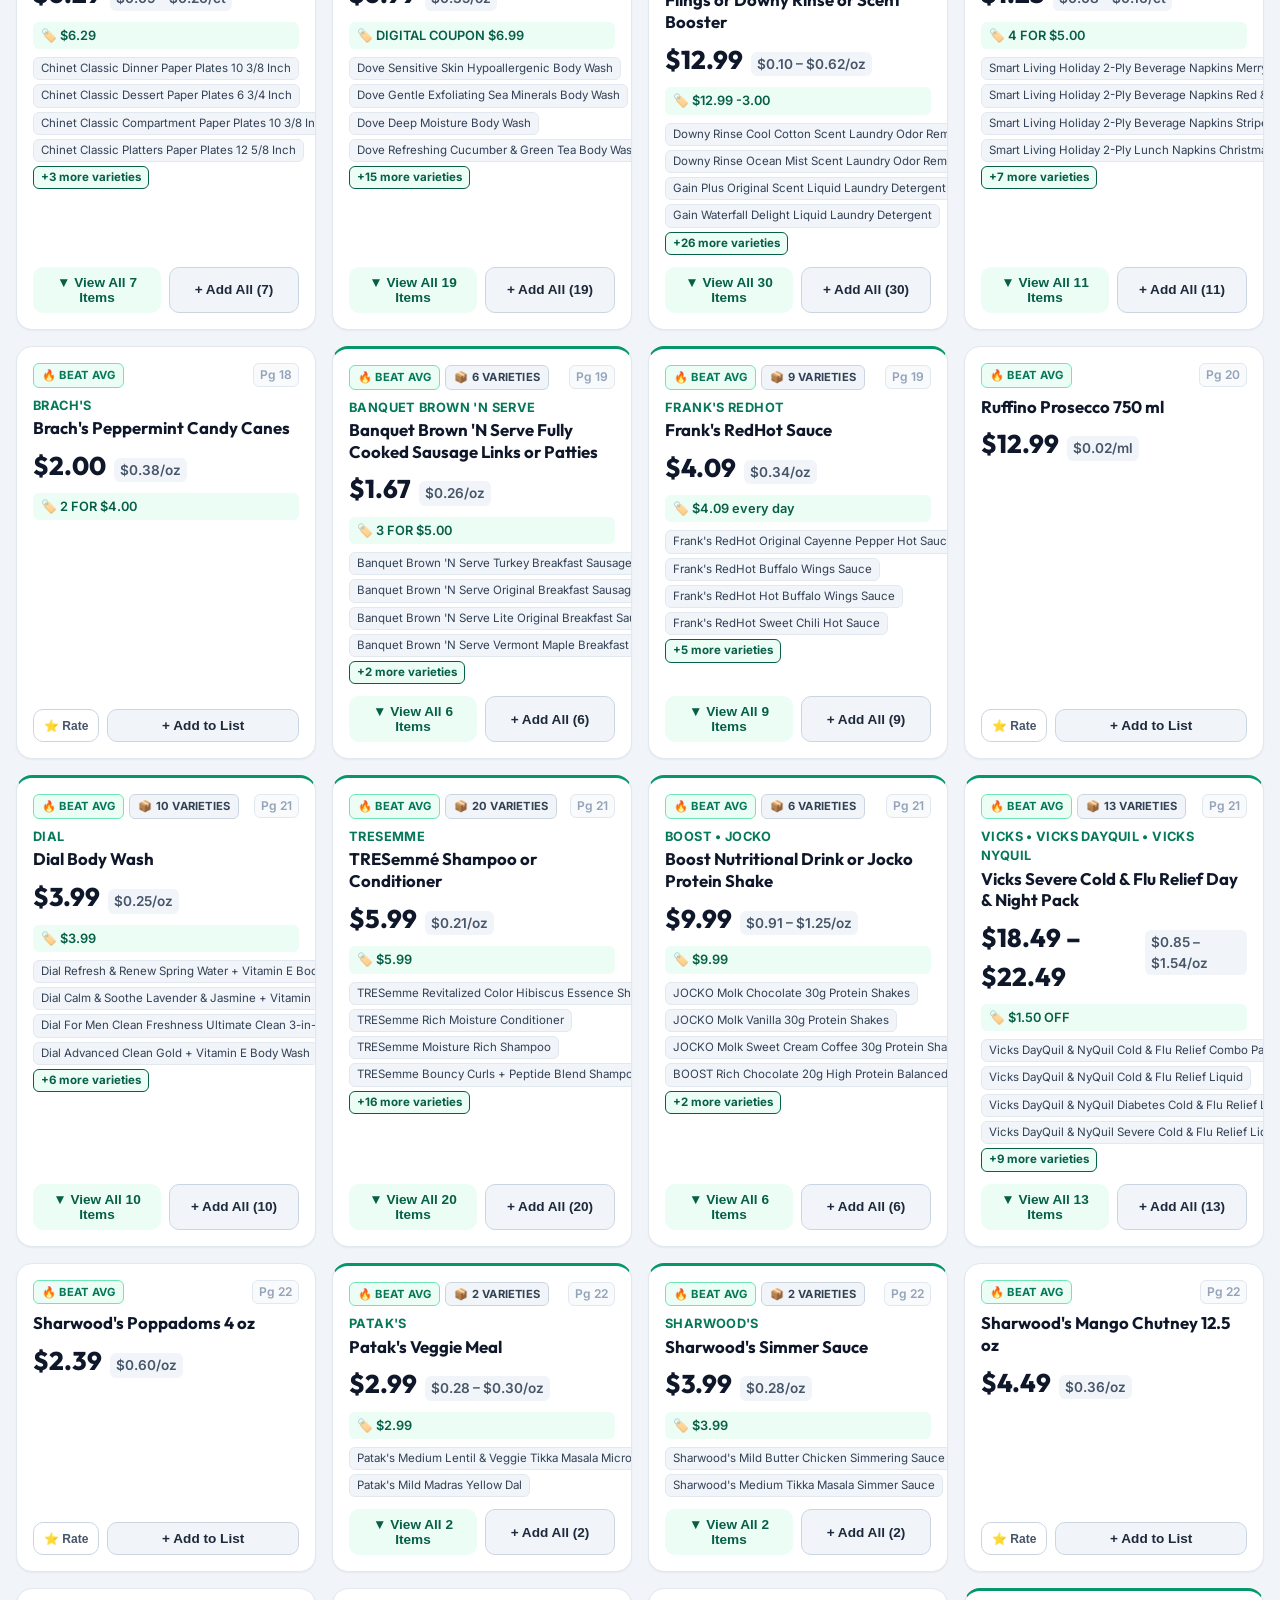
==== commit e90c95aa: "feat(web): add dedicated Categorize Items tab and deferred click-out reordering" ====
--- a/index.html
+++ b/index.html
@@ -33,6 +33,17 @@
       </div>
 
       <div class="header-actions">
+        <!-- Navigation Tabs (Weekly Deals vs Categorize Items) -->
+        <nav class="header-nav-tabs">
+          <button id="nav-tab-deals" class="nav-tab active" title="Browse Circular Deals">
+            <span class="tab-icon">🛒</span> Deals Feed
+          </button>
+          <button id="nav-tab-categorize" class="nav-tab" title="Categorize Products & Set Preferences">
+            <span class="tab-icon">🏷️</span> Categorize Items
+            <span id="nav-rated-badge" class="nav-tab-badge">0</span>
+          </button>
+        </nav>
+
         <!-- View Toggle (Grid / Table) -->
         <div class="view-toggle-group">
           <button id="view-grid-btn" class="view-btn active" title="Grid View" aria-label="Grid View">
@@ -55,7 +66,9 @@
 
   <!-- Main Container -->
   <main class="main-content">
-    <!-- Quick Stats Cards Banner -->
+    <!-- Main Deals Feed View -->
+    <div id="deals-feed-view">
+      <!-- Quick Stats Cards Banner -->
     <section class="stats-banner">
       <div class="stat-card" id="stat-all-deals">
         <div class="stat-value" id="stat-total-count">-</div>
@@ -87,7 +100,7 @@
         <div class="sort-box">
           <label for="sort-select" class="sort-label">Sort by:</label>
           <select id="sort-select">
-            <option value="featured">Featured / Best Deals</option>
+            <option value="featured">Featured (Top Deals & Favorites First)</option>
             <option value="unit_price_asc">Unit Price ($/unit: Low to High)</option>
             <option value="price_asc">Price ($: Low to High)</option>
             <option value="price_desc">Price ($: High to Low)</option>
@@ -194,7 +207,83 @@
       <p>Try searching for a different keyword or resetting your active filters.</p>
       <button id="empty-reset-btn" class="btn-primary">Clear Filters</button>
     </div>
-  </main>
+  </div> <!-- End #deals-feed-view -->
+
+  <!-- Dedicated Categorize & Preferences Workspace -->
+  <div id="categorize-view" style="display: none;">
+    <section class="categorize-header-card">
+      <div class="categorize-header-left">
+        <h2>🏷️ Categorize Items & Set Preferences</h2>
+        <p class="categorize-subtitle">
+          Tag products as <strong>❤️ Love</strong> to bubble their sales to the top, <strong>🎁 Giveaway</strong> to highlight freebies, or <strong>🚫 Hide</strong> to remove items you don't eat.
+        </p>
+      </div>
+      <div class="categorize-stats-row">
+        <div class="pref-stat-chip stat-loved" id="pref-stat-loved">❤️ Favorites: <span>0</span></div>
+        <div class="pref-stat-chip stat-giveaway" id="pref-stat-giveaway">🎁 Giveaways: <span>0</span></div>
+        <div class="pref-stat-chip stat-hidden" id="pref-stat-hidden">🚫 Hidden: <span>0</span></div>
+        <div class="pref-stat-chip stat-unrated" id="pref-stat-unrated">⚡ Unrated: <span>0</span></div>
+      </div>
+    </section>
+
+    <!-- Categorization Controls & Filter Bar -->
+    <section class="controls-card categorize-controls">
+      <div class="search-row">
+        <div class="search-box">
+          <svg class="search-icon" width="20" height="20" viewBox="0 0 24 24" fill="none" stroke="currentColor" stroke-width="2"><circle cx="11" cy="11" r="8"></circle><line x1="21" y1="21" x2="16.65" y2="16.65"></line></svg>
+          <input type="text" id="categorize-search-input" placeholder="Search product name, brand, or flavor to categorize..." autocomplete="off" />
+          <button id="categorize-search-clear" class="clear-btn" title="Clear Search" style="display: none;">✕</button>
+        </div>
+        <div class="sort-box">
+          <label for="categorize-sort-select" class="sort-label">Sort by:</label>
+          <select id="categorize-sort-select">
+            <option value="name_asc">Product Name (A–Z)</option>
+            <option value="category">Category</option>
+            <option value="price_asc">Current Deal Price ($ Low–High)</option>
+            <option value="unrated_first">⚡ Unrated First</option>
+            <option value="rated_first">⭐ Rated First</option>
+          </select>
+        </div>
+      </div>
+
+      <div class="filter-chips-row">
+        <button class="filter-chip active" data-cat-status="all">
+          All Products (<span id="cat-count-all">0</span>)
+        </button>
+        <button class="filter-chip" data-cat-status="unrated">
+          ⚡ Unrated (<span id="cat-count-unrated">0</span>)
+        </button>
+        <button class="filter-chip" data-cat-status="love">
+          ❤️ Favorites (<span id="cat-count-love">0</span>)
+        </button>
+        <button class="filter-chip" data-cat-status="giveaway">
+          🎁 Giveaways (<span id="cat-count-giveaway">0</span>)
+        </button>
+        <button class="filter-chip" data-cat-status="hide">
+          🚫 Hidden (<span id="cat-count-hide">0</span>)
+        </button>
+      </div>
+
+      <div class="categories-bar-wrapper">
+        <div class="categories-bar" id="categorize-category-pills">
+          <button class="cat-pill active" data-cat-dept="ALL">All Categories</button>
+        </div>
+      </div>
+    </section>
+
+    <!-- Categorize Items List -->
+    <section class="categorize-list-container">
+      <div class="categorize-list-header">
+        <div id="categorize-count-text">Showing products...</div>
+        <button id="categorize-clear-all-btn" class="reset-link" style="color:#b91c1c;">Reset all preferences</button>
+      </div>
+      <div id="categorize-items-list" class="categorize-grid"></div>
+      <div id="categorize-empty-state" class="state-container" style="display: none; padding: 40px 20px;">
+        <p>No products match your current search or filter.</p>
+      </div>
+    </section>
+  </div>
+</main>
 
   <!-- Shopping List Drawer / Slide-Over Modal -->
   <div id="shopping-list-backdrop" class="drawer-backdrop"></div>
--- a/styles.css
+++ b/styles.css
@@ -150,6 +150,58 @@
   display: flex;
   align-items: center;
   gap: 10px;
+}
+
+/* Header Nav Tabs */
+.header-nav-tabs {
+  display: flex;
+  align-items: center;
+  background: rgba(0, 0, 0, 0.25);
+  padding: 3px;
+  border-radius: var(--radius-md);
+  gap: 2px;
+}
+
+.nav-tab {
+  background: transparent;
+  border: none;
+  color: var(--primary-100);
+  font-size: 0.82rem;
+  font-weight: 600;
+  padding: 6px 12px;
+  border-radius: var(--radius-sm);
+  cursor: pointer;
+  display: inline-flex;
+  align-items: center;
+  gap: 6px;
+  transition: all 0.15s ease;
+  white-space: nowrap;
+}
+
+.nav-tab:hover {
+  color: white;
+  background: rgba(255, 255, 255, 0.1);
+}
+
+.nav-tab.active {
+  background: white;
+  color: var(--primary-900);
+  font-weight: 700;
+  box-shadow: var(--shadow-sm);
+}
+
+.nav-tab-badge {
+  background: var(--primary-700);
+  color: white;
+  font-size: 0.68rem;
+  font-weight: 700;
+  padding: 1px 6px;
+  border-radius: 10px;
+}
+
+.nav-tab.active .nav-tab-badge {
+  background: var(--primary-100);
+  color: var(--primary-900);
 }
 
 /* View Toggle */
@@ -1461,6 +1513,219 @@
   padding: 24px 16px;
   font-size: 0.75rem;
   color: var(--slate-400);
+}
+
+/* Categorize Items Workspace */
+.categorize-header-card {
+  background: white;
+  border: 1px solid var(--slate-200);
+  border-radius: var(--radius-lg);
+  padding: 20px 24px;
+  margin-bottom: 16px;
+  box-shadow: var(--shadow-sm);
+  display: flex;
+  flex-direction: column;
+  gap: 14px;
+}
+
+.categorize-header-left h2 {
+  font-size: 1.25rem;
+  font-weight: 700;
+  color: var(--slate-900);
+  margin-bottom: 4px;
+}
+
+.categorize-subtitle {
+  font-size: 0.85rem;
+  color: var(--slate-600);
+  line-height: 1.4;
+}
+
+.categorize-stats-row {
+  display: flex;
+  gap: 10px;
+  flex-wrap: wrap;
+}
+
+.pref-stat-chip {
+  font-size: 0.78rem;
+  font-weight: 700;
+  padding: 4px 10px;
+  border-radius: var(--radius-full);
+  display: inline-flex;
+  align-items: center;
+  gap: 4px;
+}
+
+.pref-stat-chip.stat-loved {
+  background: #fee2e2;
+  color: #b91c1c;
+  border: 1px solid #fca5a5;
+}
+
+.pref-stat-chip.stat-giveaway {
+  background: #ede9fe;
+  color: #6d28d9;
+  border: 1px solid #c4b5fd;
+}
+
+.pref-stat-chip.stat-hidden {
+  background: #f1f5f9;
+  color: #64748b;
+  border: 1px solid #cbd5e1;
+}
+
+.pref-stat-chip.stat-unrated {
+  background: #fef9c3;
+  color: #854d0e;
+  border: 1px solid #fde047;
+}
+
+.categorize-list-container {
+  margin-top: 16px;
+}
+
+.categorize-list-header {
+  display: flex;
+  justify-content: space-between;
+  align-items: center;
+  margin-bottom: 12px;
+  font-size: 0.85rem;
+  font-weight: 600;
+  color: var(--slate-700);
+}
+
+.categorize-grid {
+  display: grid;
+  grid-template-columns: repeat(auto-fill, minmax(320px, 1fr));
+  gap: 10px;
+}
+
+.categorize-item-card {
+  background: white;
+  border: 1px solid var(--slate-200);
+  border-radius: var(--radius-md);
+  padding: 12px 14px;
+  display: flex;
+  flex-direction: column;
+  justify-content: space-between;
+  gap: 10px;
+  transition: all 0.15s ease;
+  box-shadow: 0 1px 2px rgba(0, 0, 0, 0.04);
+}
+
+.categorize-item-card:hover {
+  border-color: var(--slate-300);
+  box-shadow: var(--shadow-sm);
+}
+
+.categorize-item-card.is-loved {
+  border-color: #fca5a5;
+  background: #fffafa;
+}
+
+.categorize-item-card.is-giveaway {
+  border-color: #c4b5fd;
+  background: #faf8ff;
+}
+
+.categorize-item-card.is-hidden {
+  border-color: #cbd5e1;
+  background: #f8fafc;
+  opacity: 0.75;
+}
+
+.cat-card-top {
+  display: flex;
+  justify-content: space-between;
+  align-items: flex-start;
+  gap: 8px;
+}
+
+.cat-item-name {
+  font-size: 0.9rem;
+  font-weight: 700;
+  color: var(--slate-900);
+  line-height: 1.25;
+}
+
+.cat-item-brand {
+  font-size: 0.75rem;
+  color: var(--slate-500);
+  text-transform: uppercase;
+  margin-top: 2px;
+}
+
+.cat-card-sub {
+  display: flex;
+  align-items: center;
+  justify-content: space-between;
+  font-size: 0.75rem;
+  color: var(--slate-500);
+  margin-top: 4px;
+}
+
+.cat-deal-price {
+  font-family: var(--font-heading);
+  font-weight: 700;
+  color: var(--slate-900);
+}
+
+.cat-card-actions {
+  display: flex;
+  align-items: center;
+  justify-content: space-between;
+  padding-top: 8px;
+  border-top: 1px solid var(--slate-100);
+}
+
+.cat-btn-group {
+  display: flex;
+  gap: 4px;
+  width: 100%;
+}
+
+.cat-rate-btn {
+  flex: 1;
+  padding: 6px 8px;
+  border: 1px solid var(--slate-200);
+  border-radius: var(--radius-sm);
+  background: var(--slate-50);
+  color: var(--slate-700);
+  font-size: 0.75rem;
+  font-weight: 600;
+  cursor: pointer;
+  transition: all 0.15s ease;
+  display: inline-flex;
+  align-items: center;
+  justify-content: center;
+  gap: 4px;
+}
+
+.cat-rate-btn:hover {
+  background: white;
+  border-color: var(--slate-300);
+}
+
+.cat-rate-btn.btn-love.active {
+  background: #fee2e2;
+  color: #b91c1c;
+  border-color: #fca5a5;
+  font-weight: 700;
+}
+
+.cat-rate-btn.btn-giveaway.active {
+  background: #ede9fe;
+  color: #6d28d9;
+  border-color: #c4b5fd;
+  font-weight: 700;
+}
+
+.cat-rate-btn.btn-hide.active {
+  background: #e2e8f0;
+  color: #475569;
+  border-color: #cbd5e1;
+  font-weight: 700;
 }
 
 /* Mobile Responsiveness */
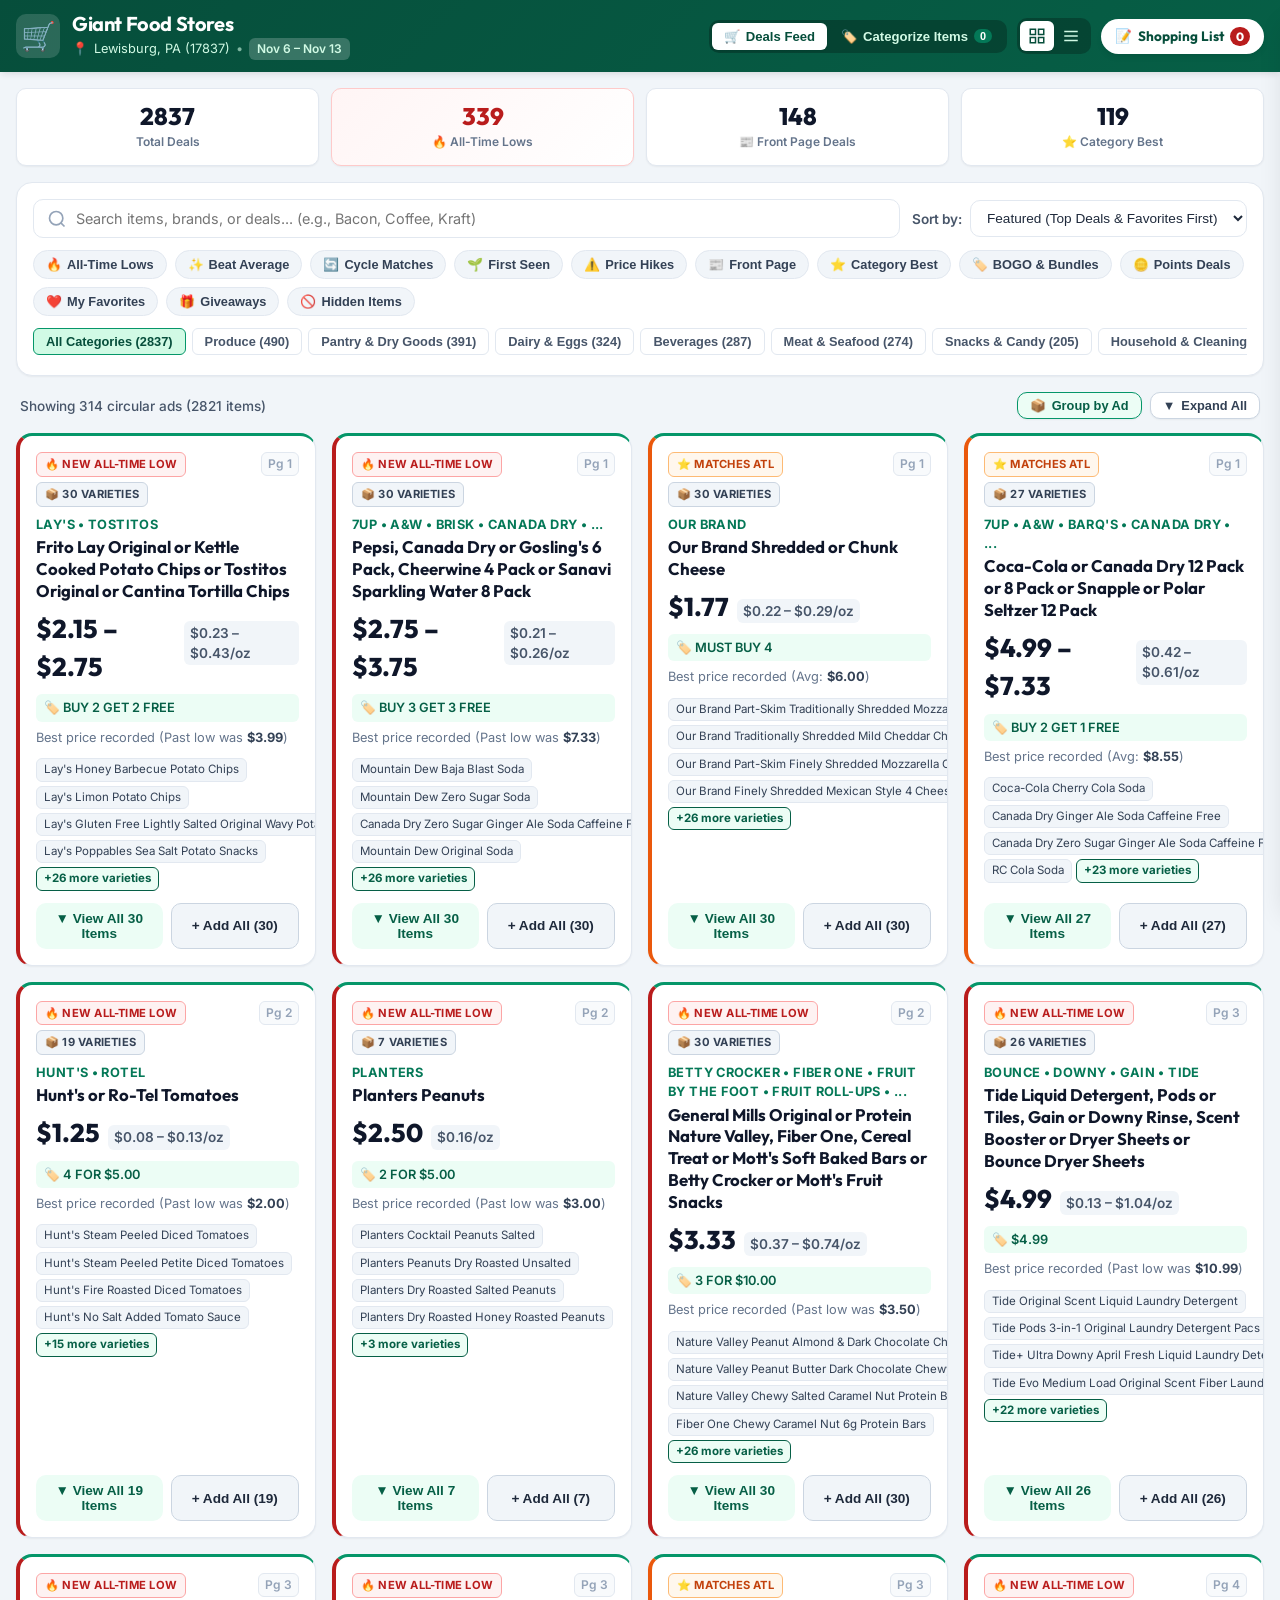
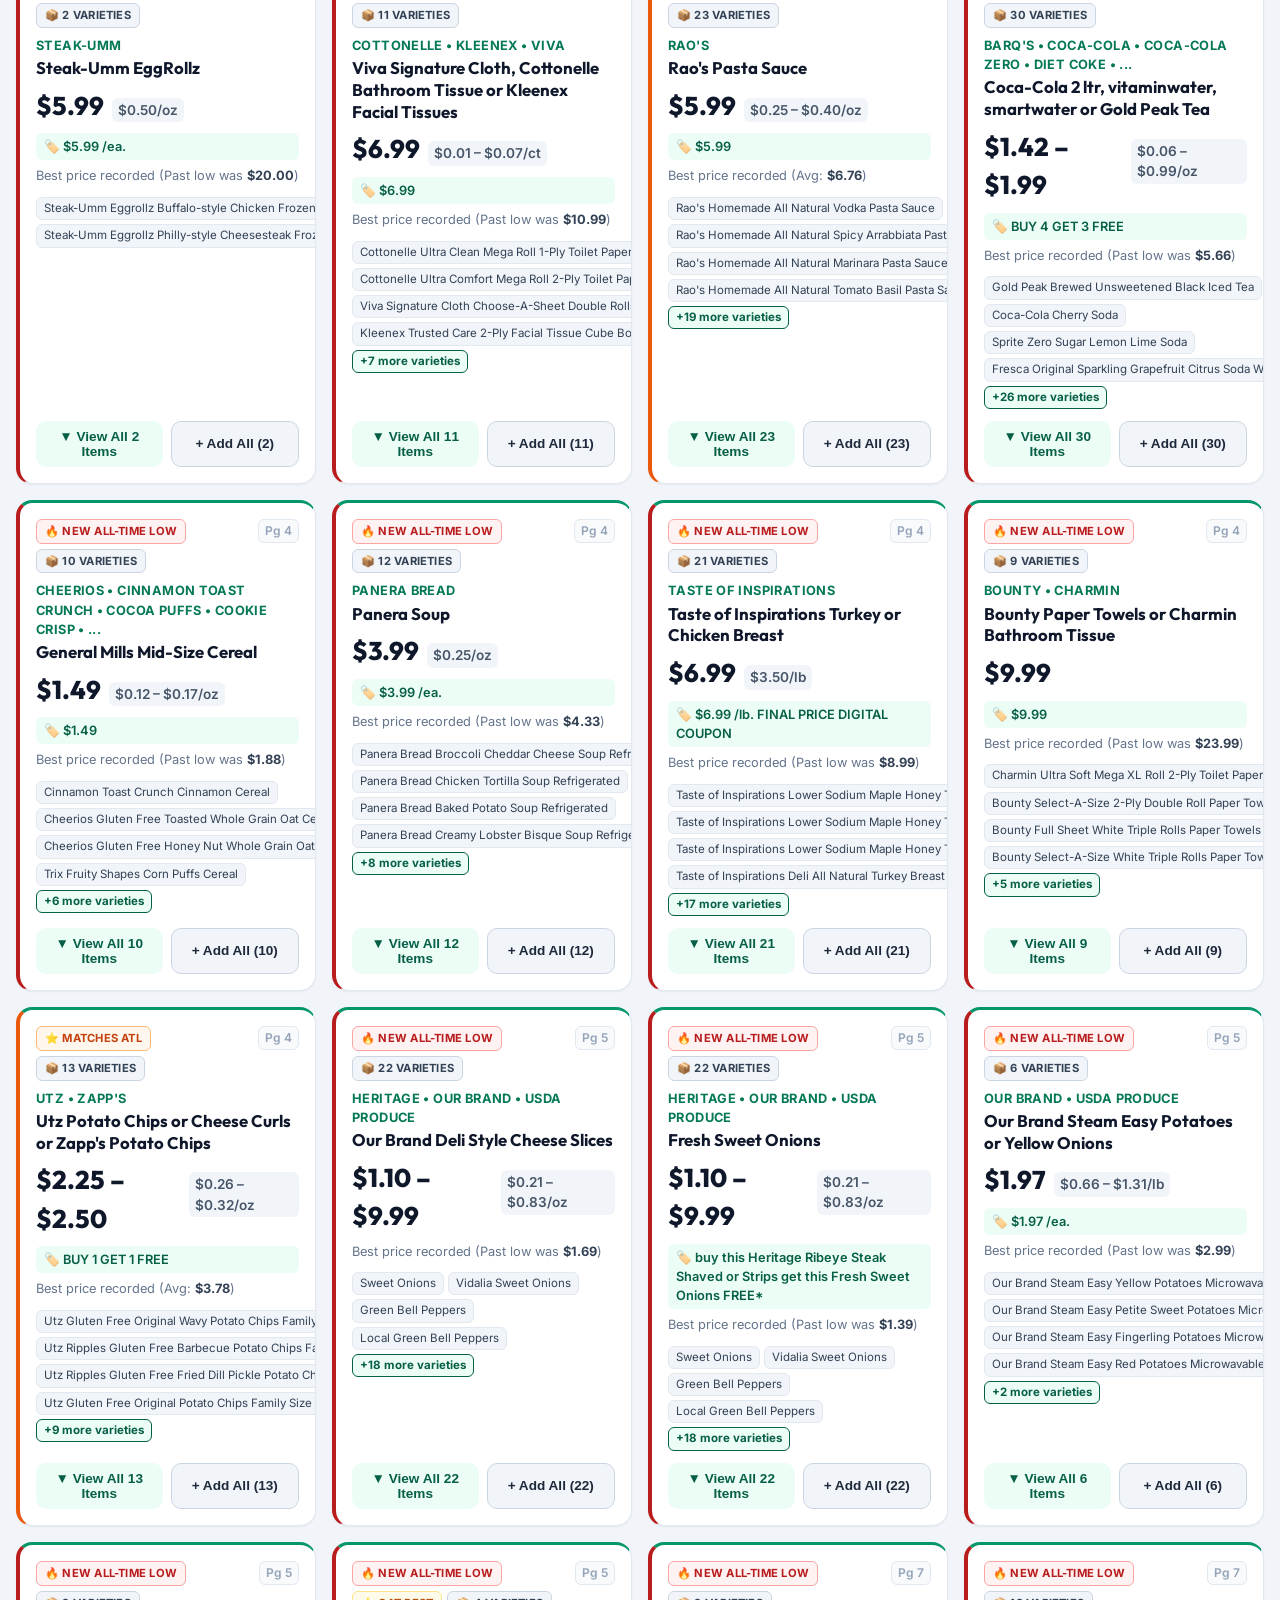
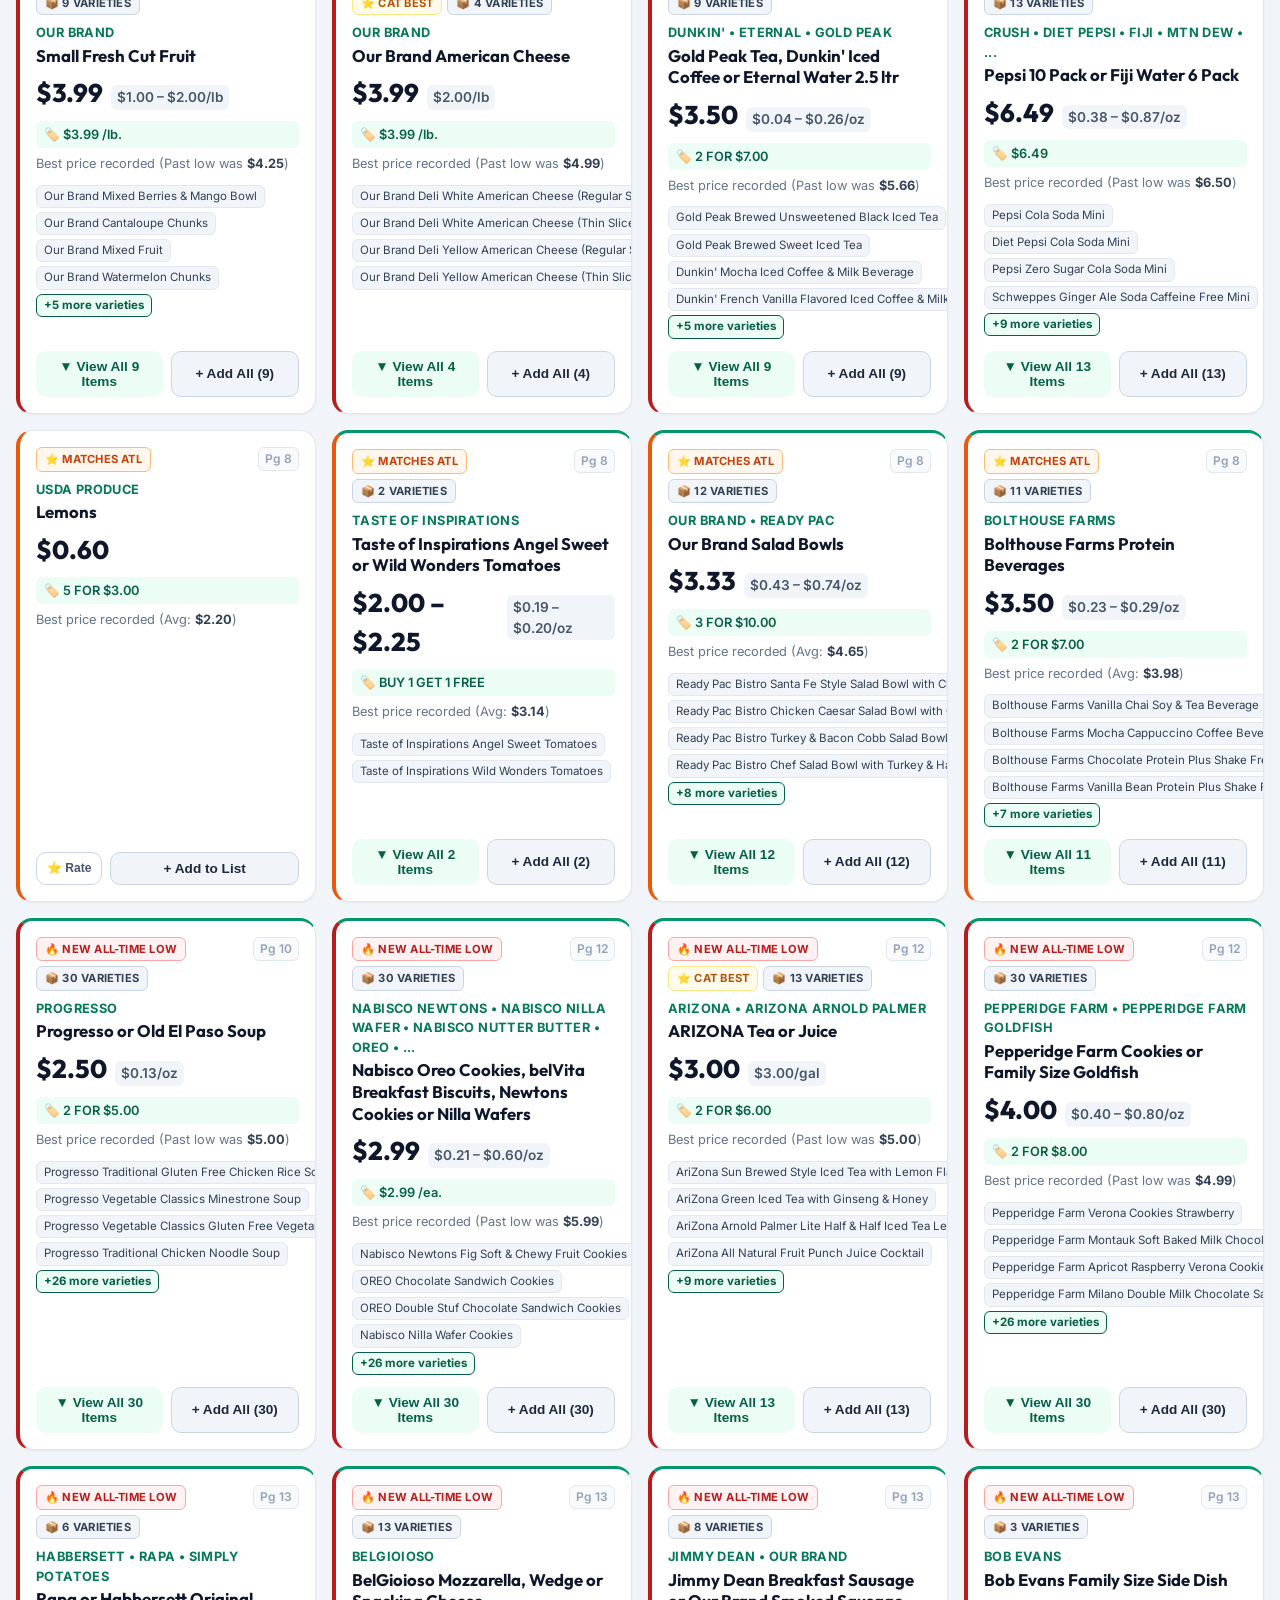
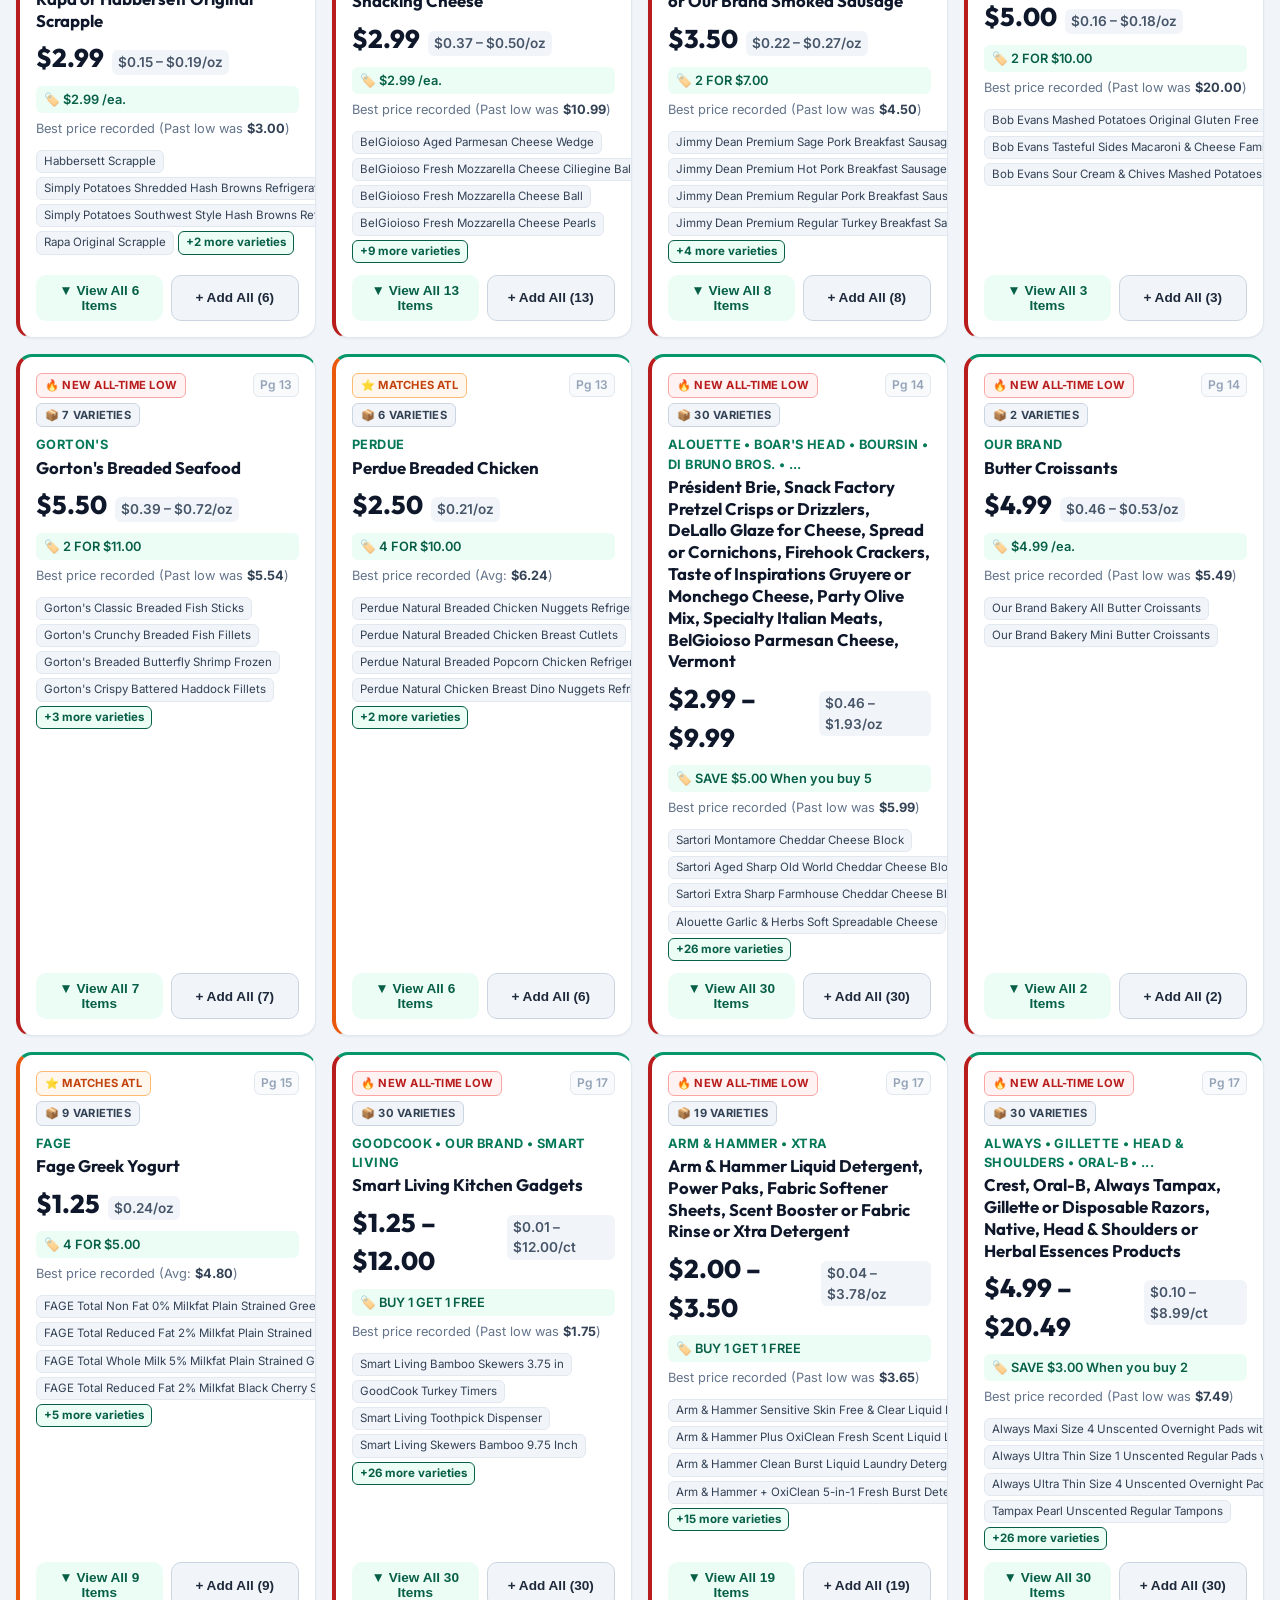
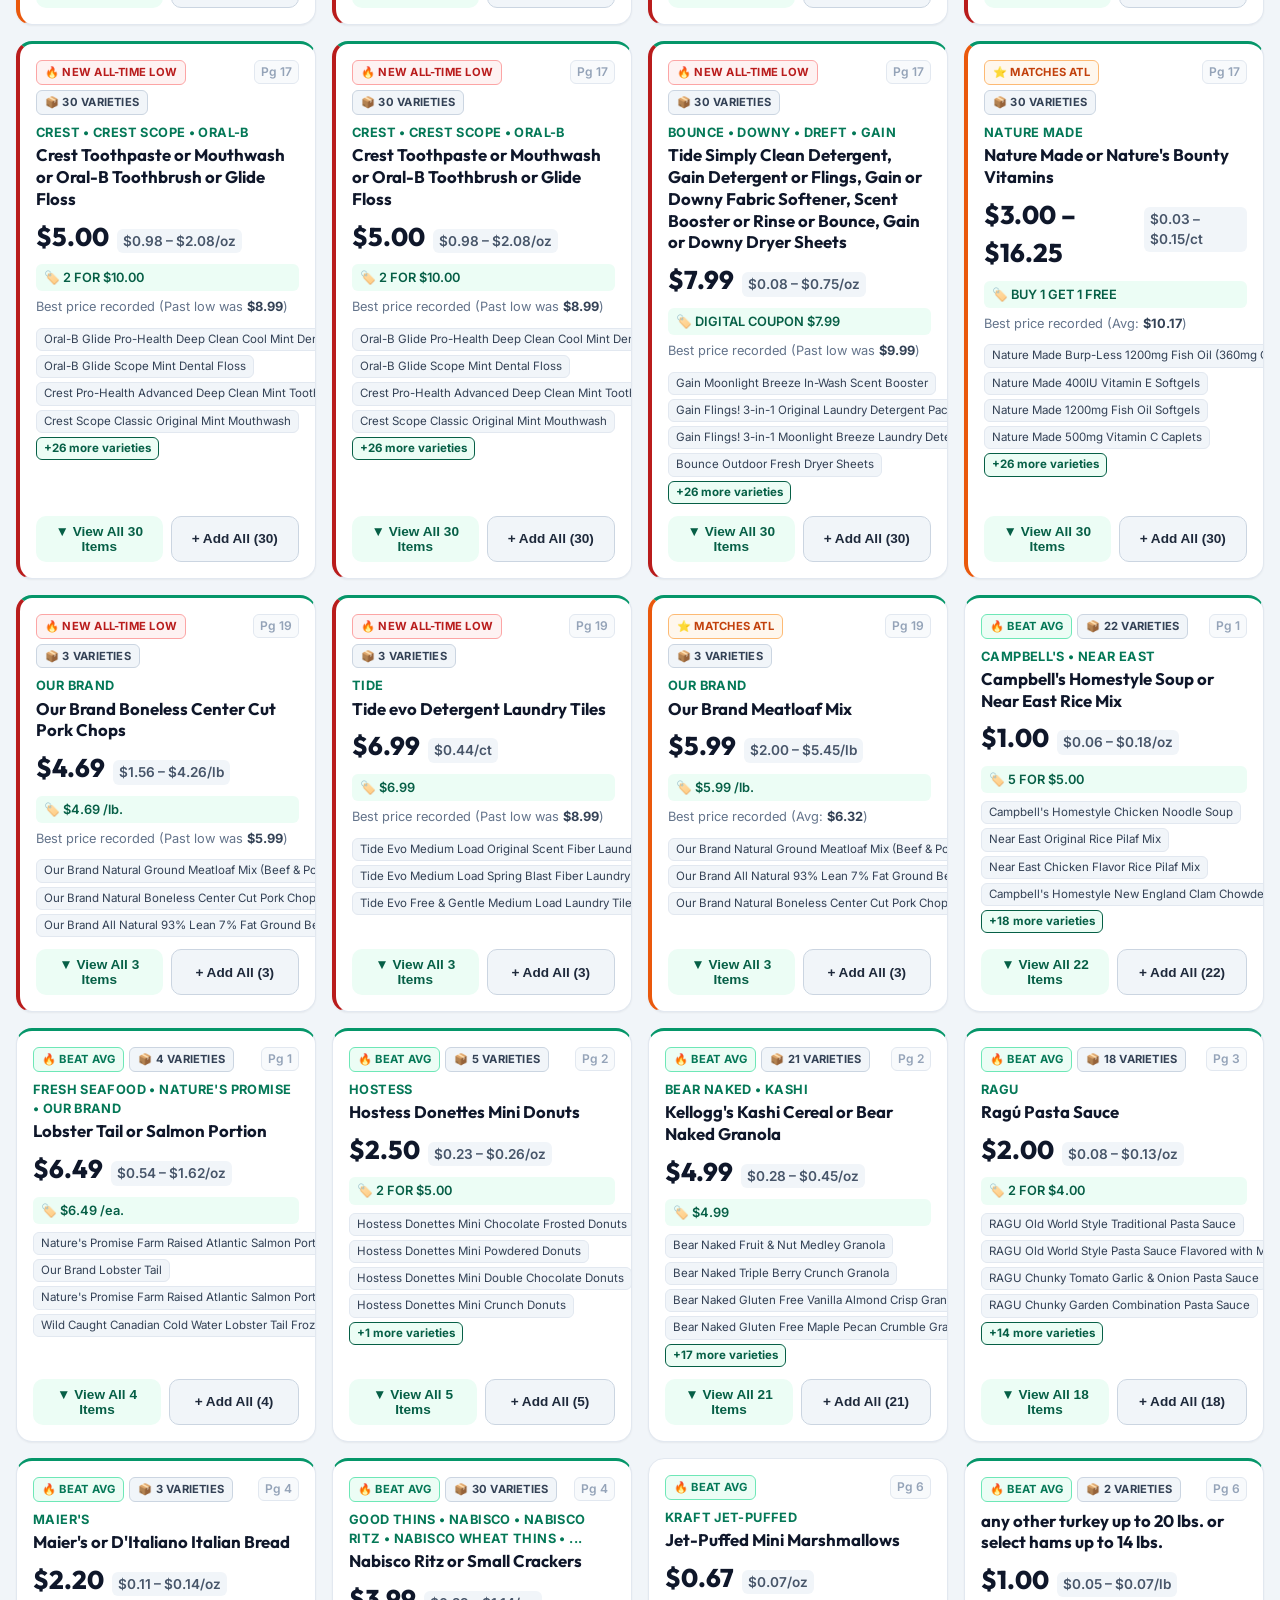
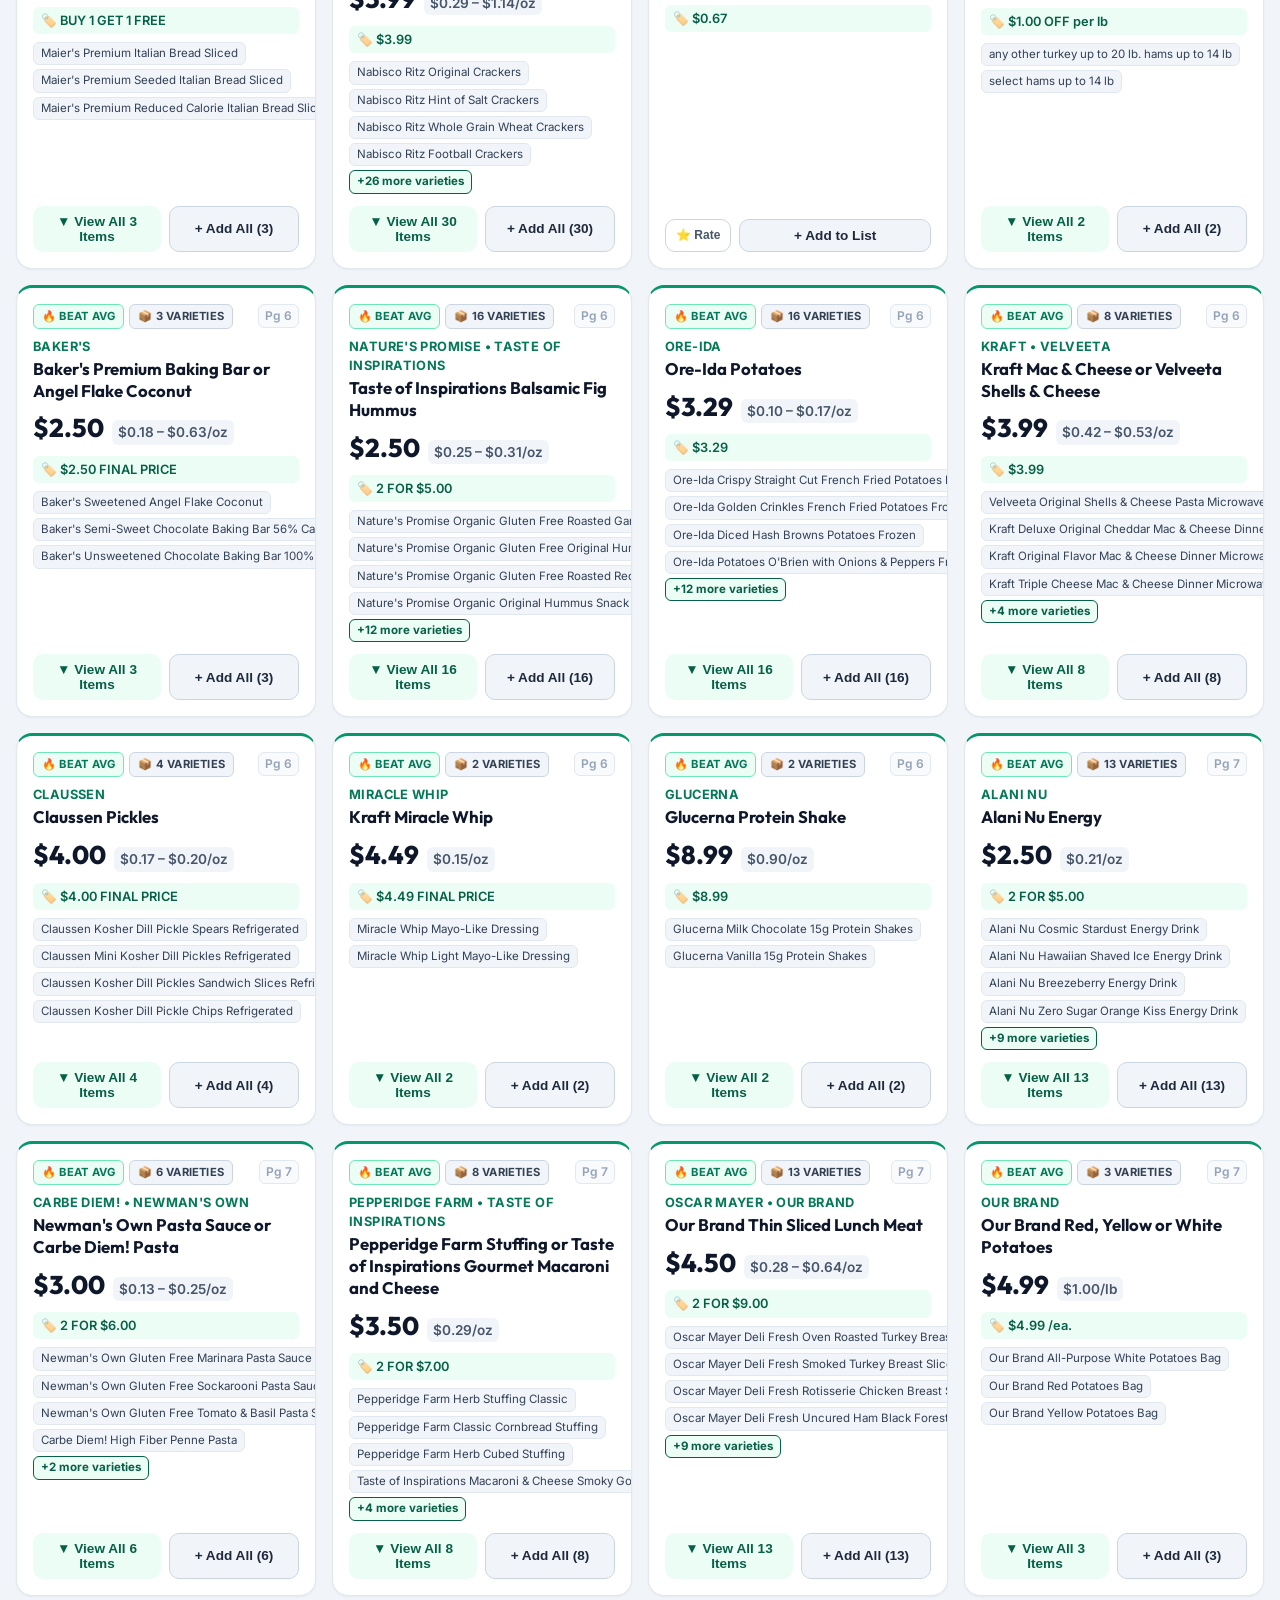
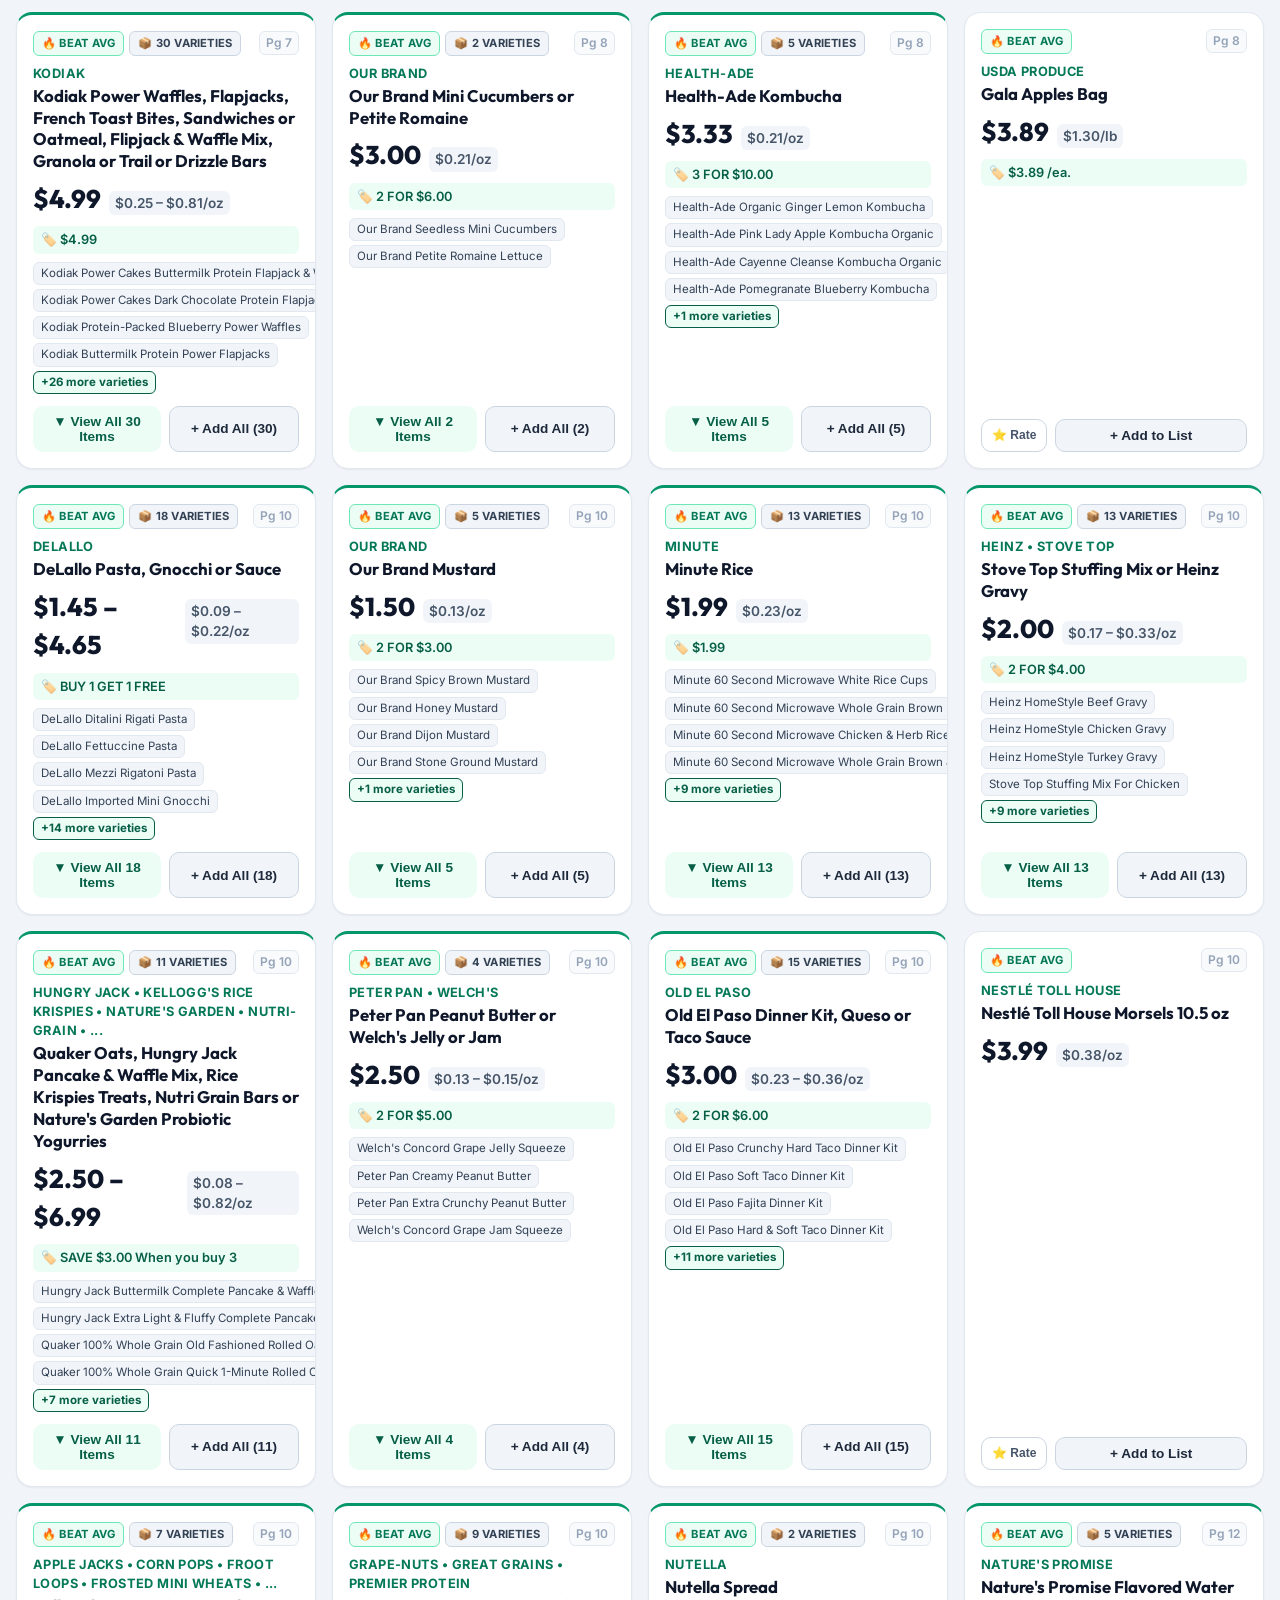
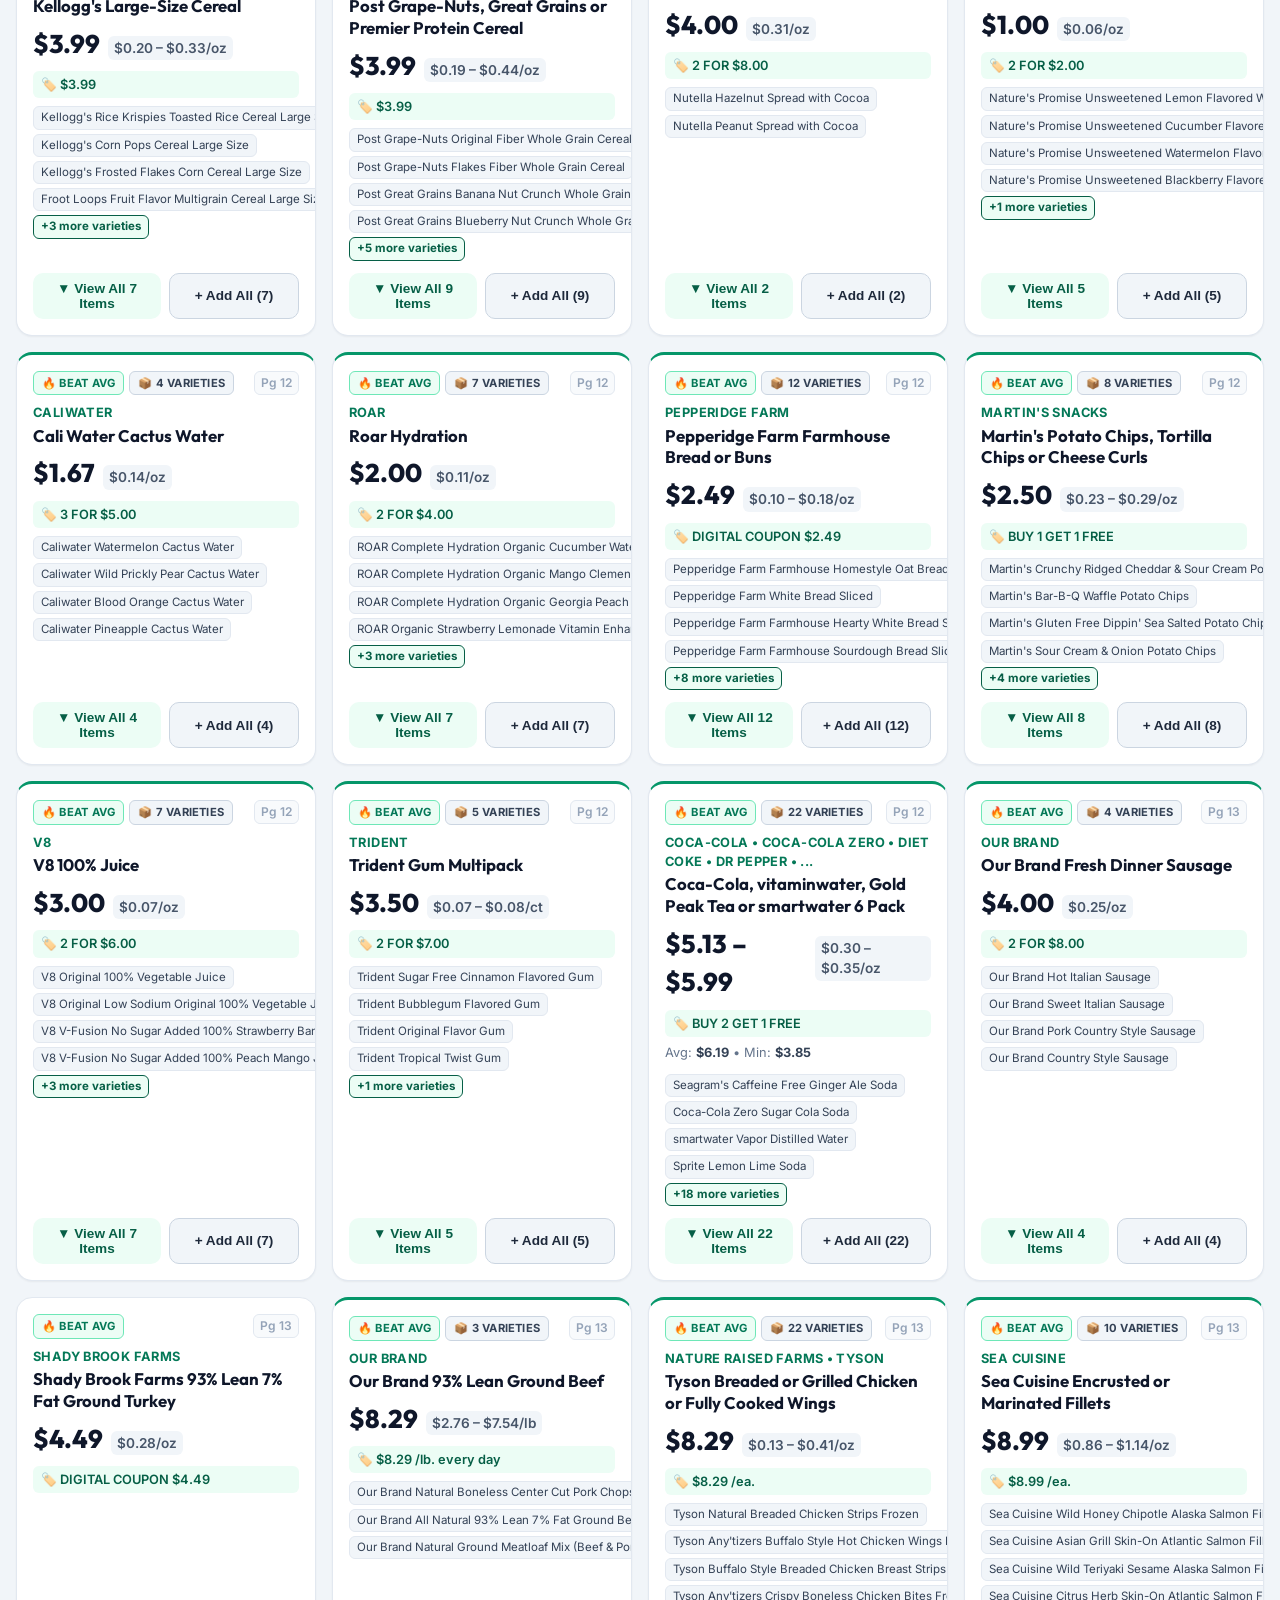
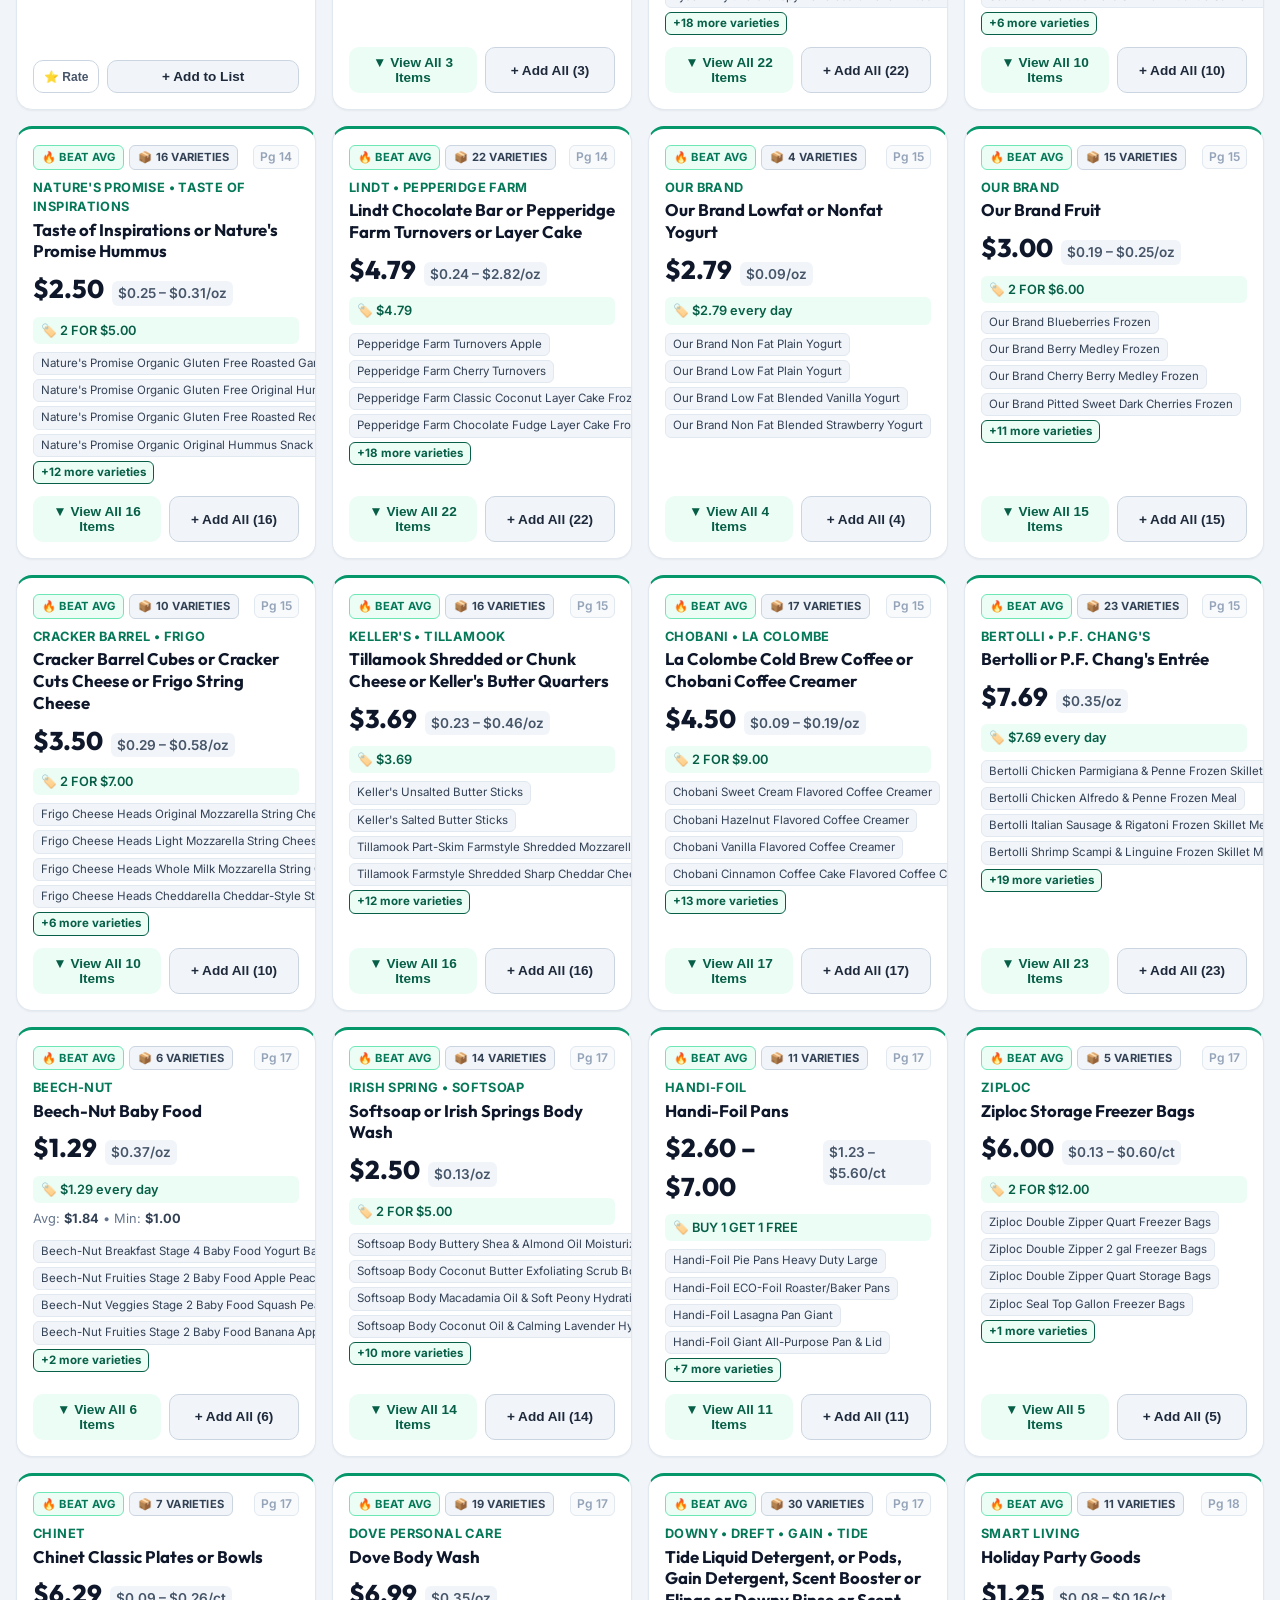
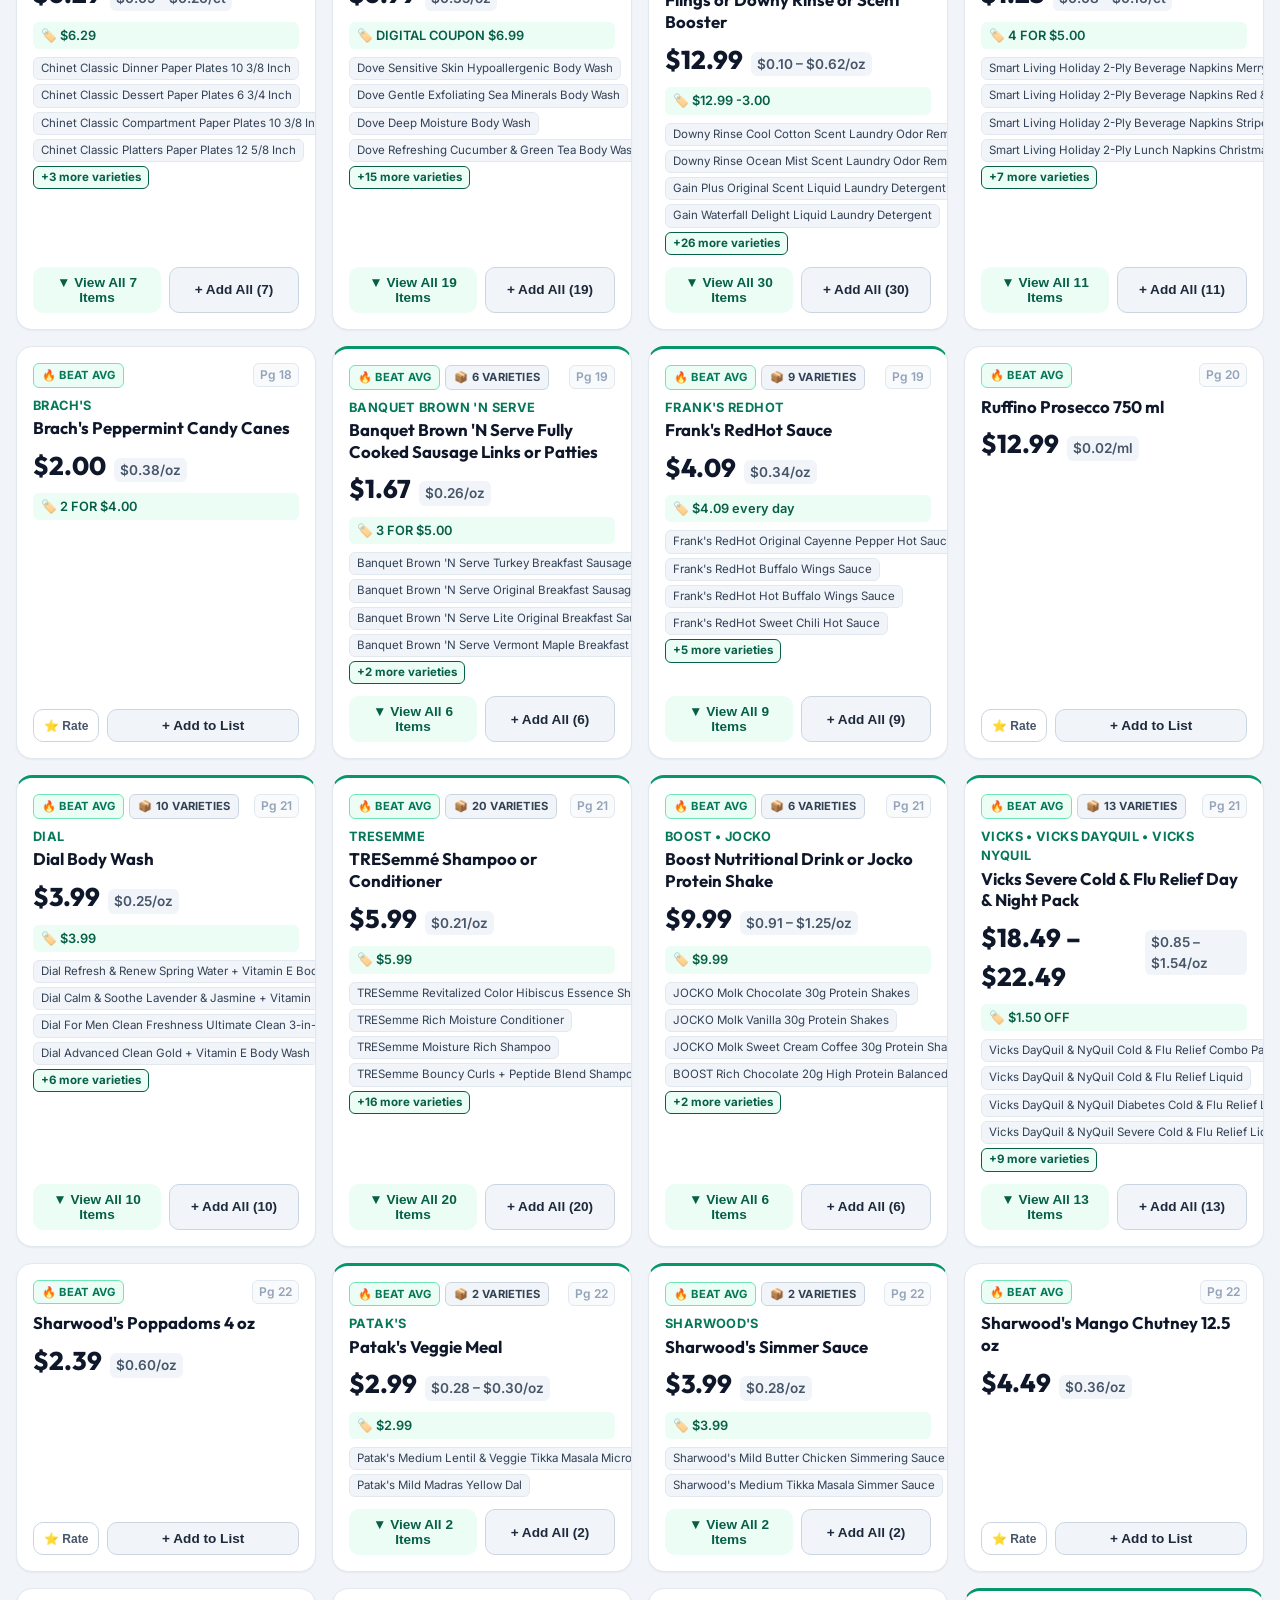
==== commit 5446a5f0: "fix(web): expand categorize search bar to full width and fix placeholder padding" ====
--- a/index.html
+++ b/index.html
@@ -228,12 +228,33 @@
 
     <!-- Categorization Controls & Filter Bar -->
     <section class="controls-card categorize-controls">
-      <div class="search-row">
+      <div class="search-row full-width-search">
         <div class="search-box">
           <svg class="search-icon" width="20" height="20" viewBox="0 0 24 24" fill="none" stroke="currentColor" stroke-width="2"><circle cx="11" cy="11" r="8"></circle><line x1="21" y1="21" x2="16.65" y2="16.65"></line></svg>
           <input type="text" id="categorize-search-input" placeholder="Search product name, brand, or flavor to categorize..." autocomplete="off" />
           <button id="categorize-search-clear" class="clear-btn" title="Clear Search" style="display: none;">✕</button>
         </div>
+      </div>
+
+      <div class="categorize-toolbar-subrow">
+        <div class="filter-chips-row">
+          <button class="filter-chip active" data-cat-status="all">
+            All Products (<span id="cat-count-all">0</span>)
+          </button>
+          <button class="filter-chip" data-cat-status="unrated">
+            ⚡ Unrated (<span id="cat-count-unrated">0</span>)
+          </button>
+          <button class="filter-chip" data-cat-status="love">
+            ❤️ Favorites (<span id="cat-count-love">0</span>)
+          </button>
+          <button class="filter-chip" data-cat-status="giveaway">
+            🎁 Giveaways (<span id="cat-count-giveaway">0</span>)
+          </button>
+          <button class="filter-chip" data-cat-status="hide">
+            🚫 Hidden (<span id="cat-count-hide">0</span>)
+          </button>
+        </div>
+
         <div class="sort-box">
           <label for="categorize-sort-select" class="sort-label">Sort by:</label>
           <select id="categorize-sort-select">
@@ -246,24 +267,6 @@
         </div>
       </div>
 
-      <div class="filter-chips-row">
-        <button class="filter-chip active" data-cat-status="all">
-          All Products (<span id="cat-count-all">0</span>)
-        </button>
-        <button class="filter-chip" data-cat-status="unrated">
-          ⚡ Unrated (<span id="cat-count-unrated">0</span>)
-        </button>
-        <button class="filter-chip" data-cat-status="love">
-          ❤️ Favorites (<span id="cat-count-love">0</span>)
-        </button>
-        <button class="filter-chip" data-cat-status="giveaway">
-          🎁 Giveaways (<span id="cat-count-giveaway">0</span>)
-        </button>
-        <button class="filter-chip" data-cat-status="hide">
-          🚫 Hidden (<span id="cat-count-hide">0</span>)
-        </button>
-      </div>
-
       <div class="categories-bar-wrapper">
         <div class="categories-bar" id="categorize-category-pills">
           <button class="cat-pill active" data-cat-dept="ALL">All Categories</button>
--- a/styles.css
+++ b/styles.css
@@ -342,25 +342,57 @@
   align-items: center;
 }
 
+.full-width-search {
+  width: 100%;
+  margin-bottom: 12px;
+}
+
+.full-width-search .search-box {
+  width: 100%;
+  flex: 1 1 100%;
+}
+
+.categorize-toolbar-subrow {
+  display: flex;
+  align-items: center;
+  justify-content: space-between;
+  gap: 12px;
+  flex-wrap: wrap;
+  margin-bottom: 12px;
+}
+
+.categorize-toolbar-subrow .filter-chips-row {
+  margin-bottom: 0;
+}
+
 .search-icon {
   position: absolute;
-  left: 12px;
+  left: 14px;
   color: var(--slate-400);
   pointer-events: none;
-}
-
-#search-input {
+  display: flex;
+  align-items: center;
+}
+
+.search-box input,
+#search-input,
+#categorize-search-input {
   width: 100%;
-  padding: 10px 38px 10px 40px;
+  box-sizing: border-box;
+  padding: 10px 38px 10px 42px;
   border: 1.5px solid var(--slate-200);
   border-radius: var(--radius-md);
   font-size: 0.9rem;
   font-family: var(--font-sans);
   outline: none;
+  background: white;
+  color: var(--slate-900);
   transition: border-color 0.15s ease, box-shadow 0.15s ease;
 }
 
-#search-input:focus {
+.search-box input:focus,
+#search-input:focus,
+#categorize-search-input:focus {
   border-color: var(--primary-600);
   box-shadow: 0 0 0 3px rgba(16, 185, 129, 0.15);
 }
@@ -394,7 +426,9 @@
   white-space: nowrap;
 }
 
-#sort-select {
+.sort-box select,
+#sort-select,
+#categorize-sort-select {
   padding: 9px 12px;
   border: 1.5px solid var(--slate-200);
   border-radius: var(--radius-md);
@@ -404,9 +438,12 @@
   color: var(--slate-800);
   outline: none;
   cursor: pointer;
-}
-
-#sort-select:focus {
+  transition: border-color 0.15s ease;
+}
+
+.sort-box select:focus,
+#sort-select:focus,
+#categorize-sort-select:focus {
   border-color: var(--primary-600);
 }
 
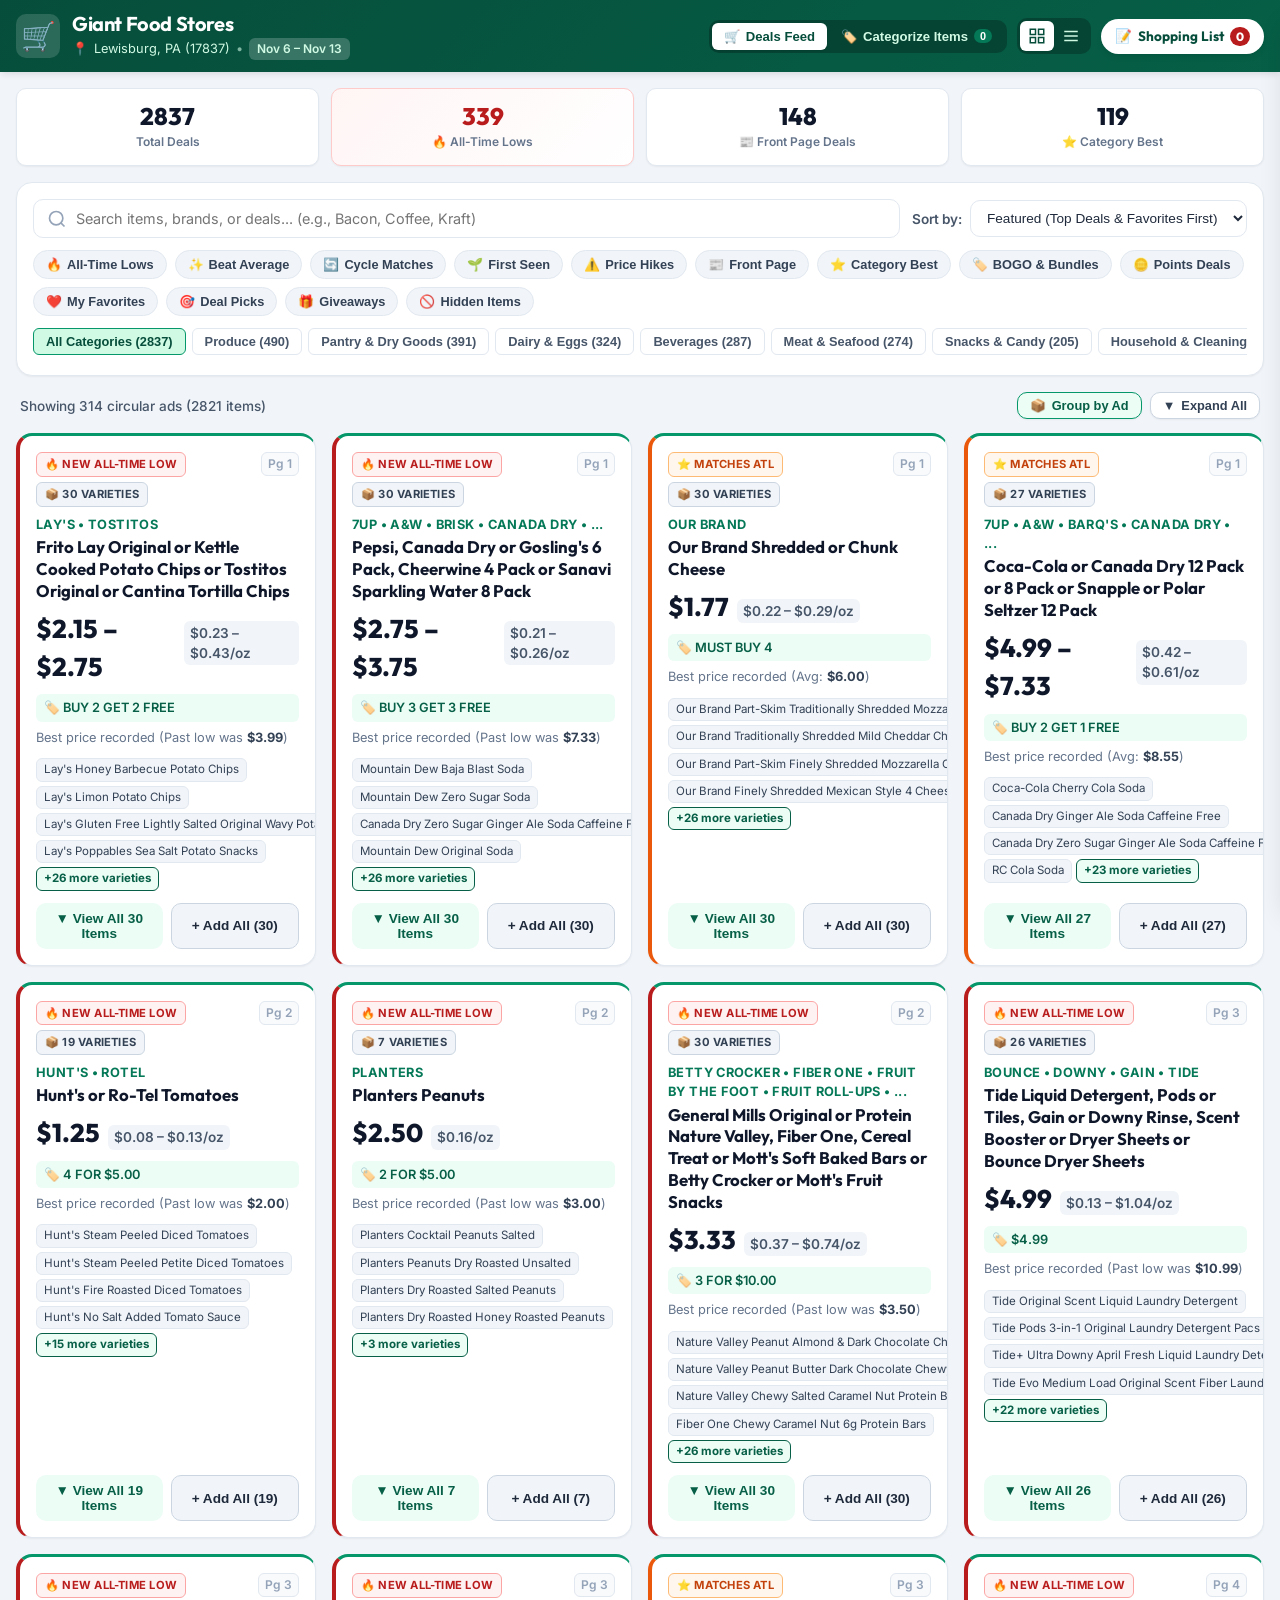
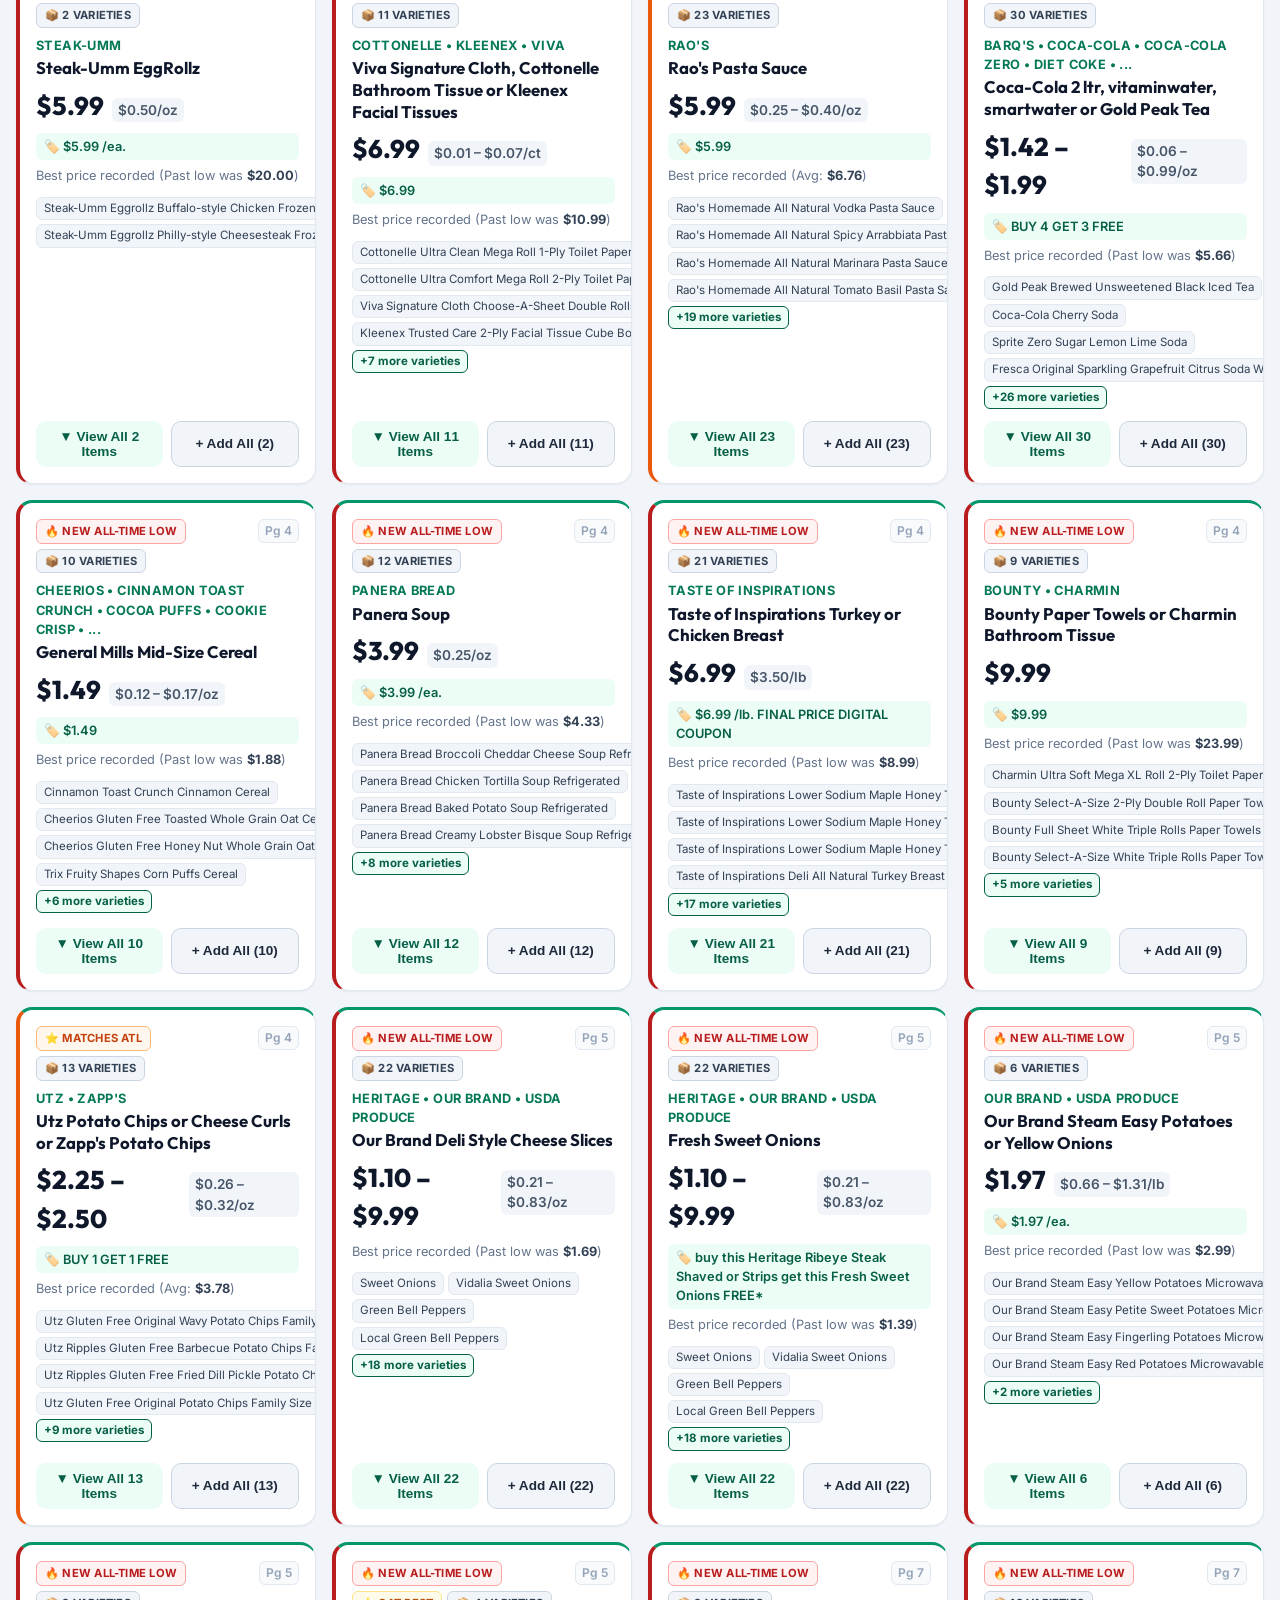
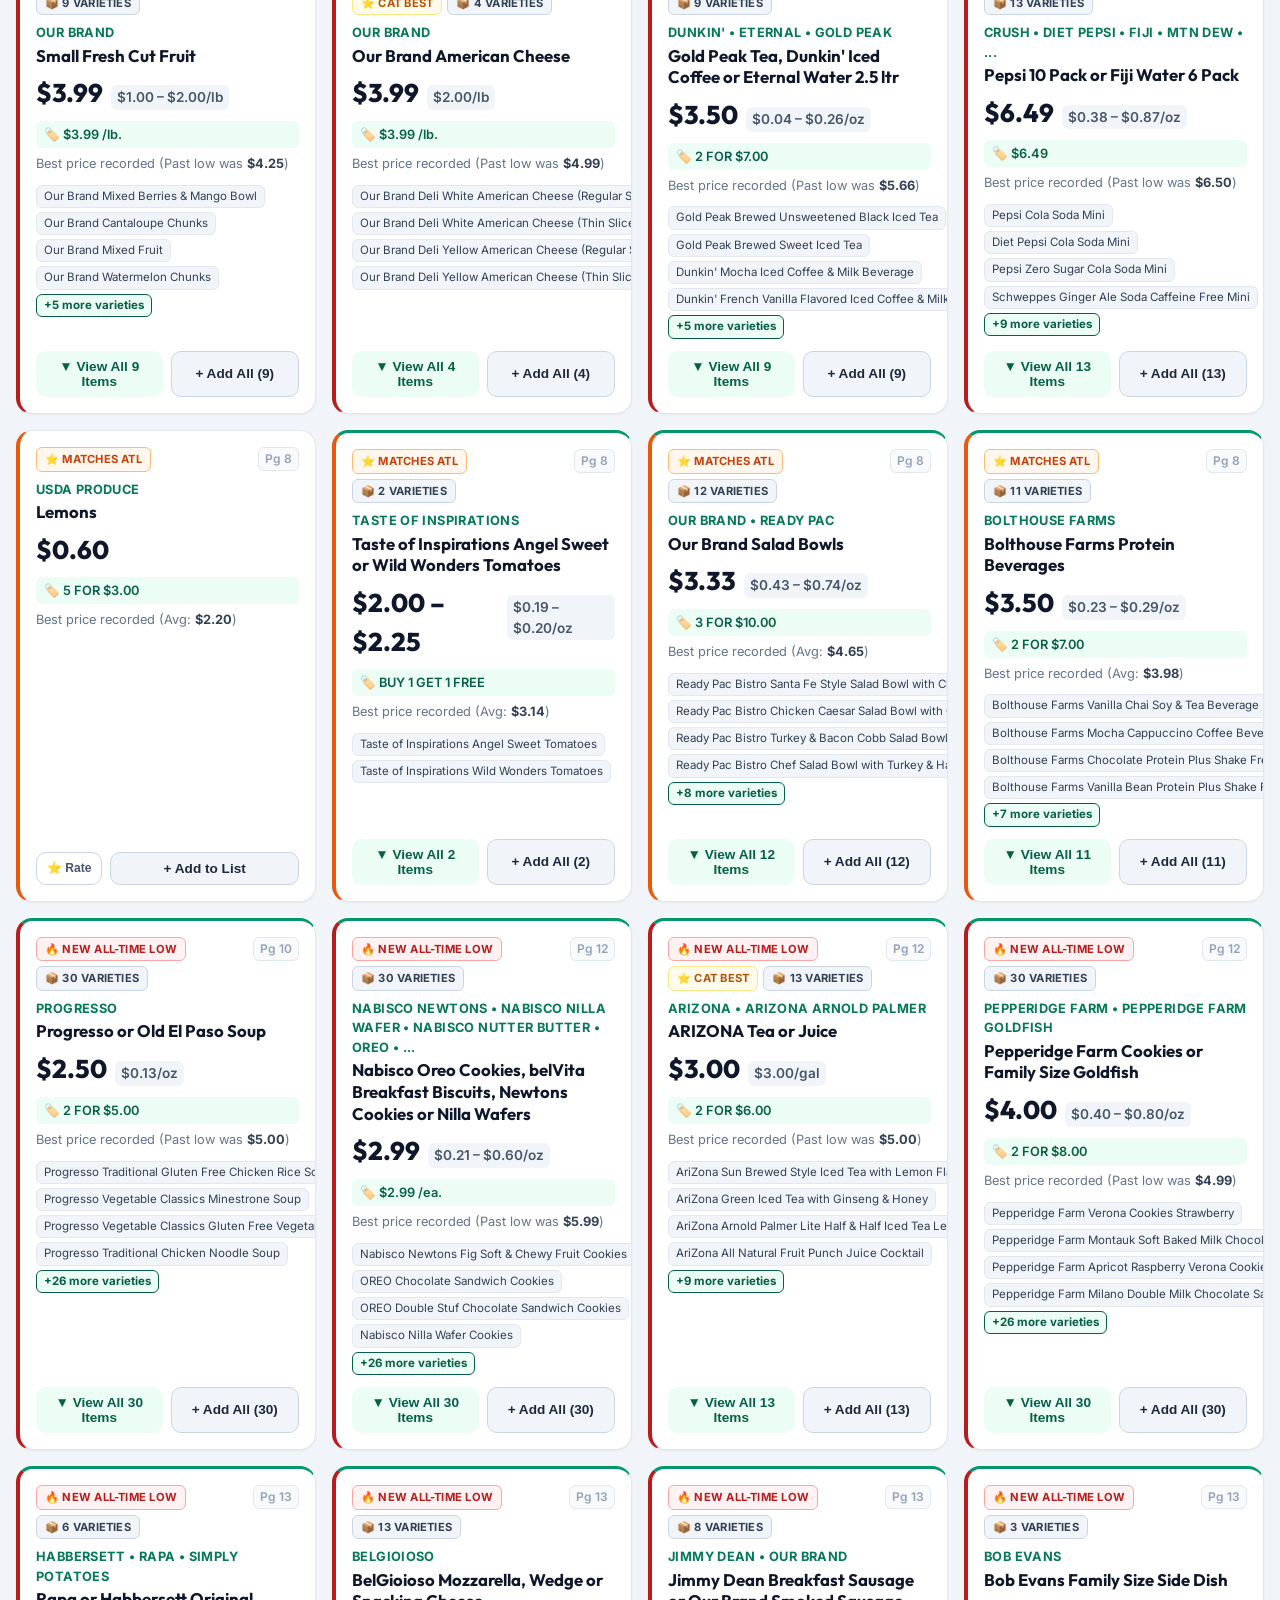
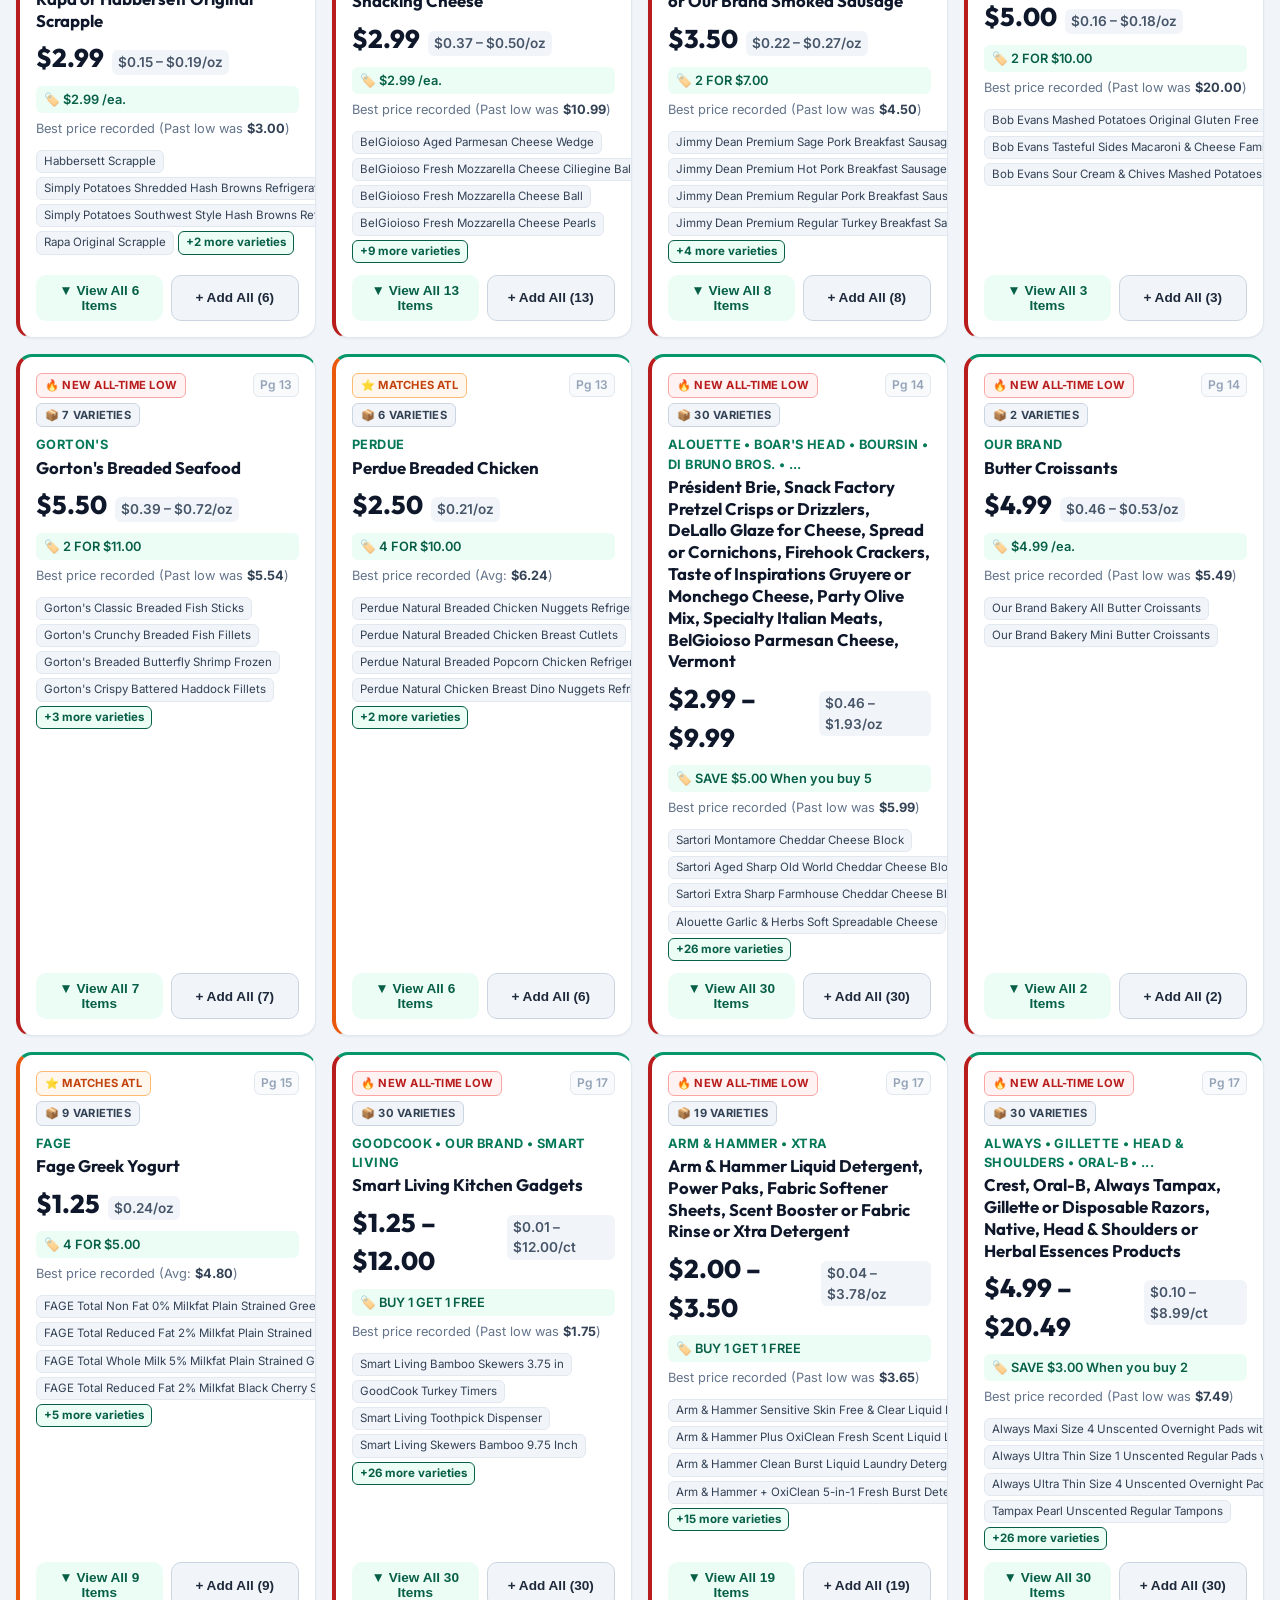
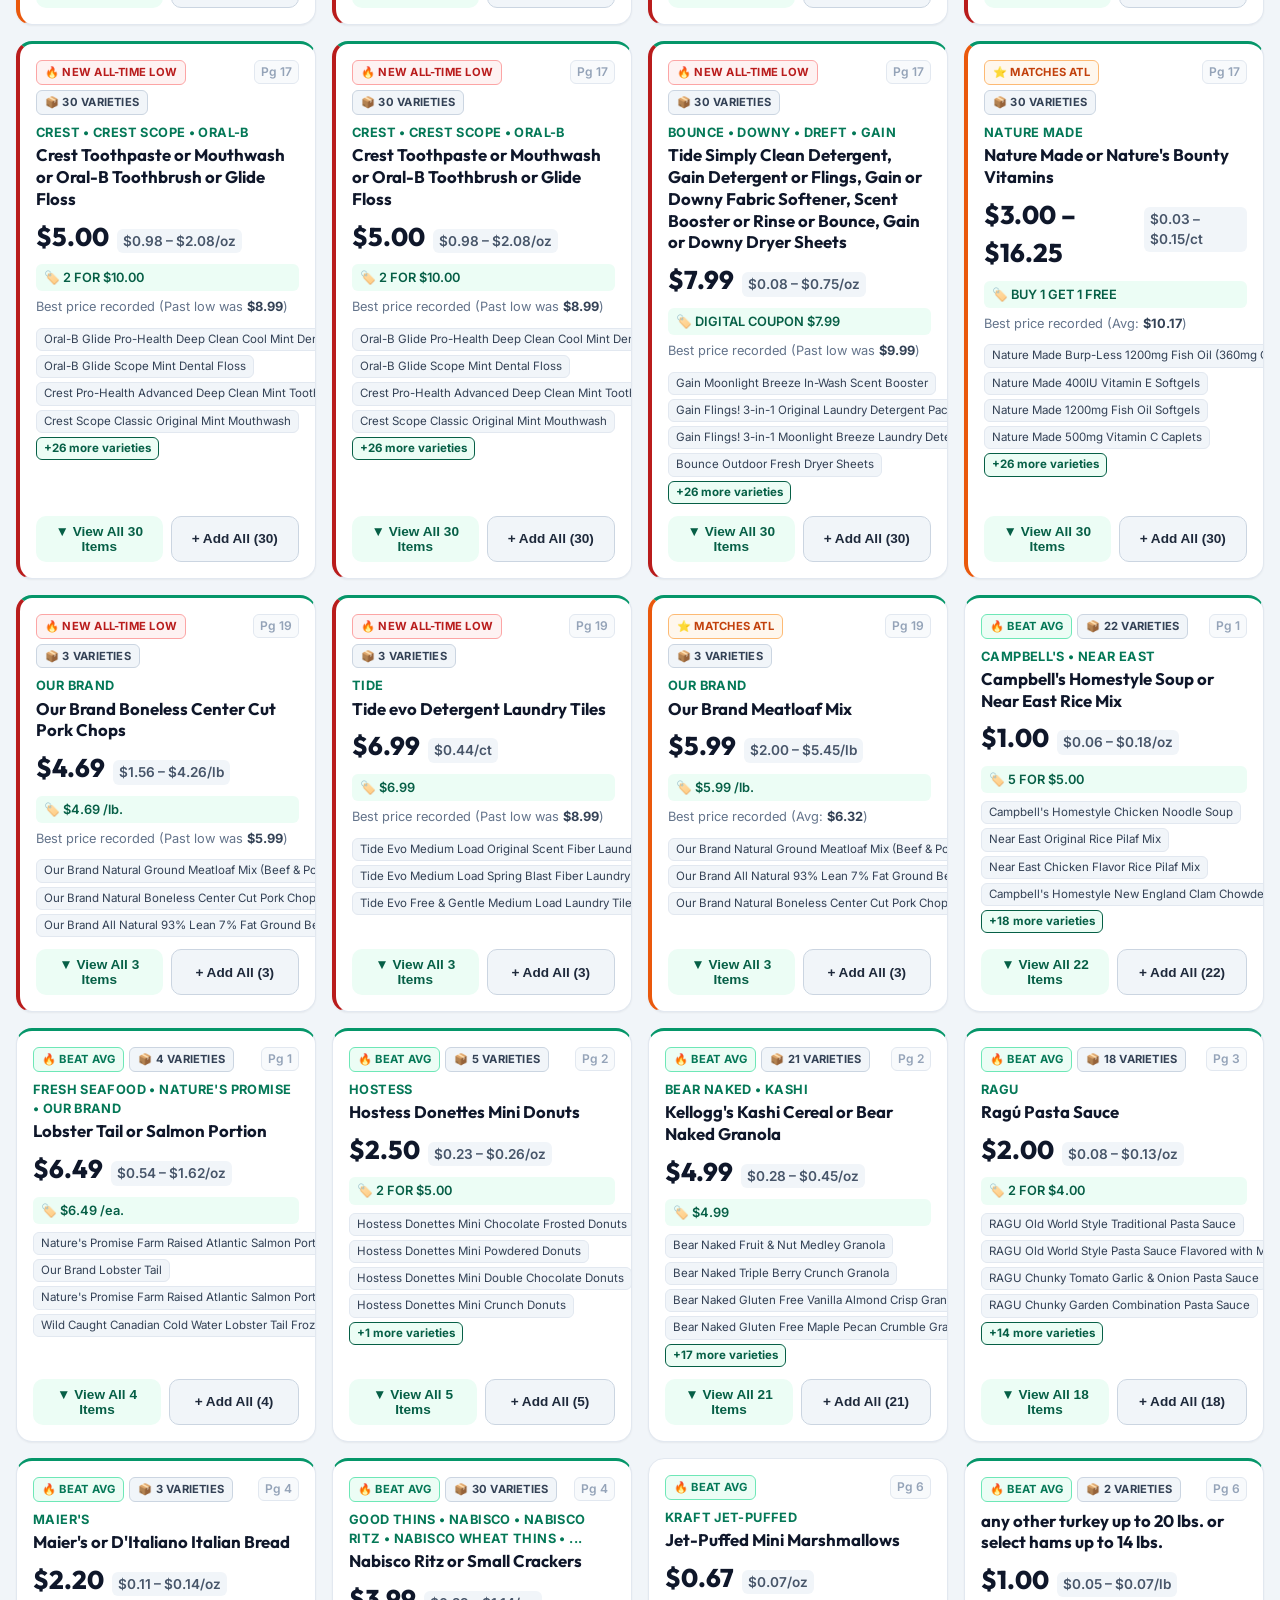
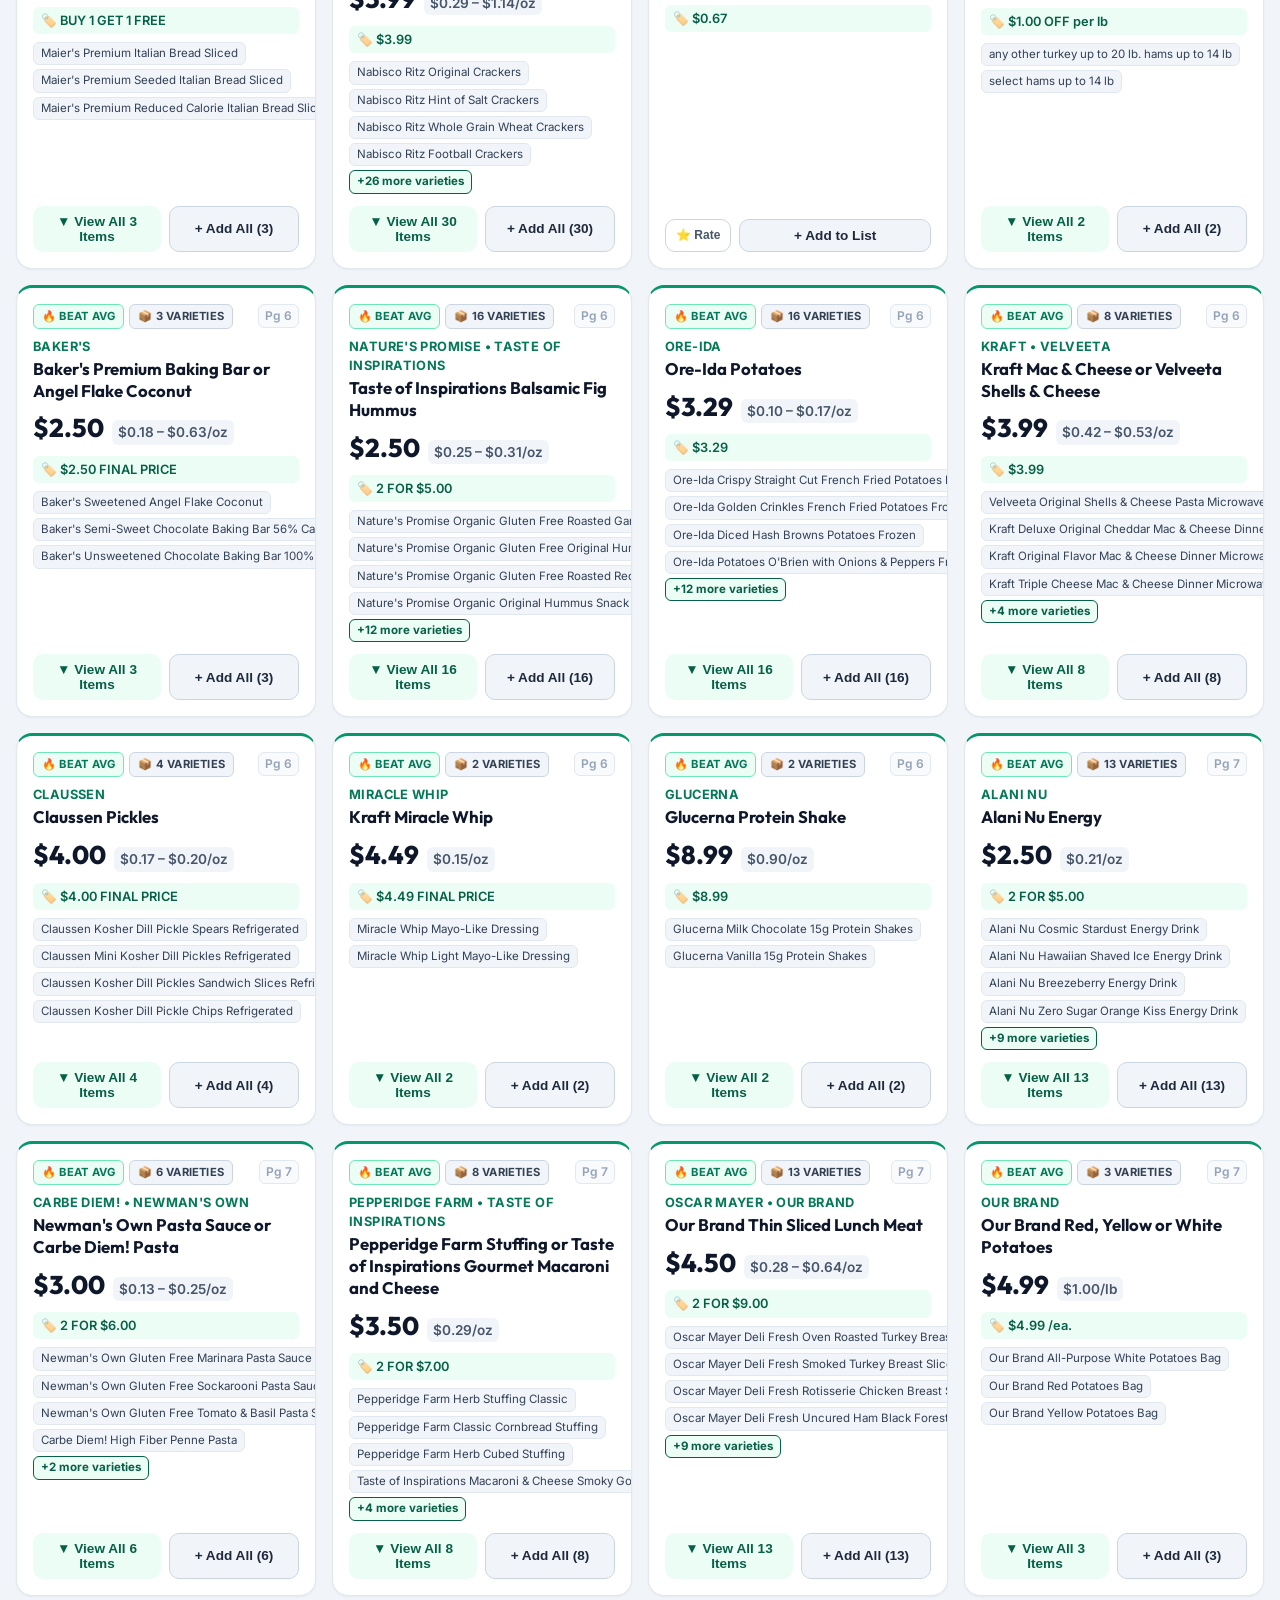
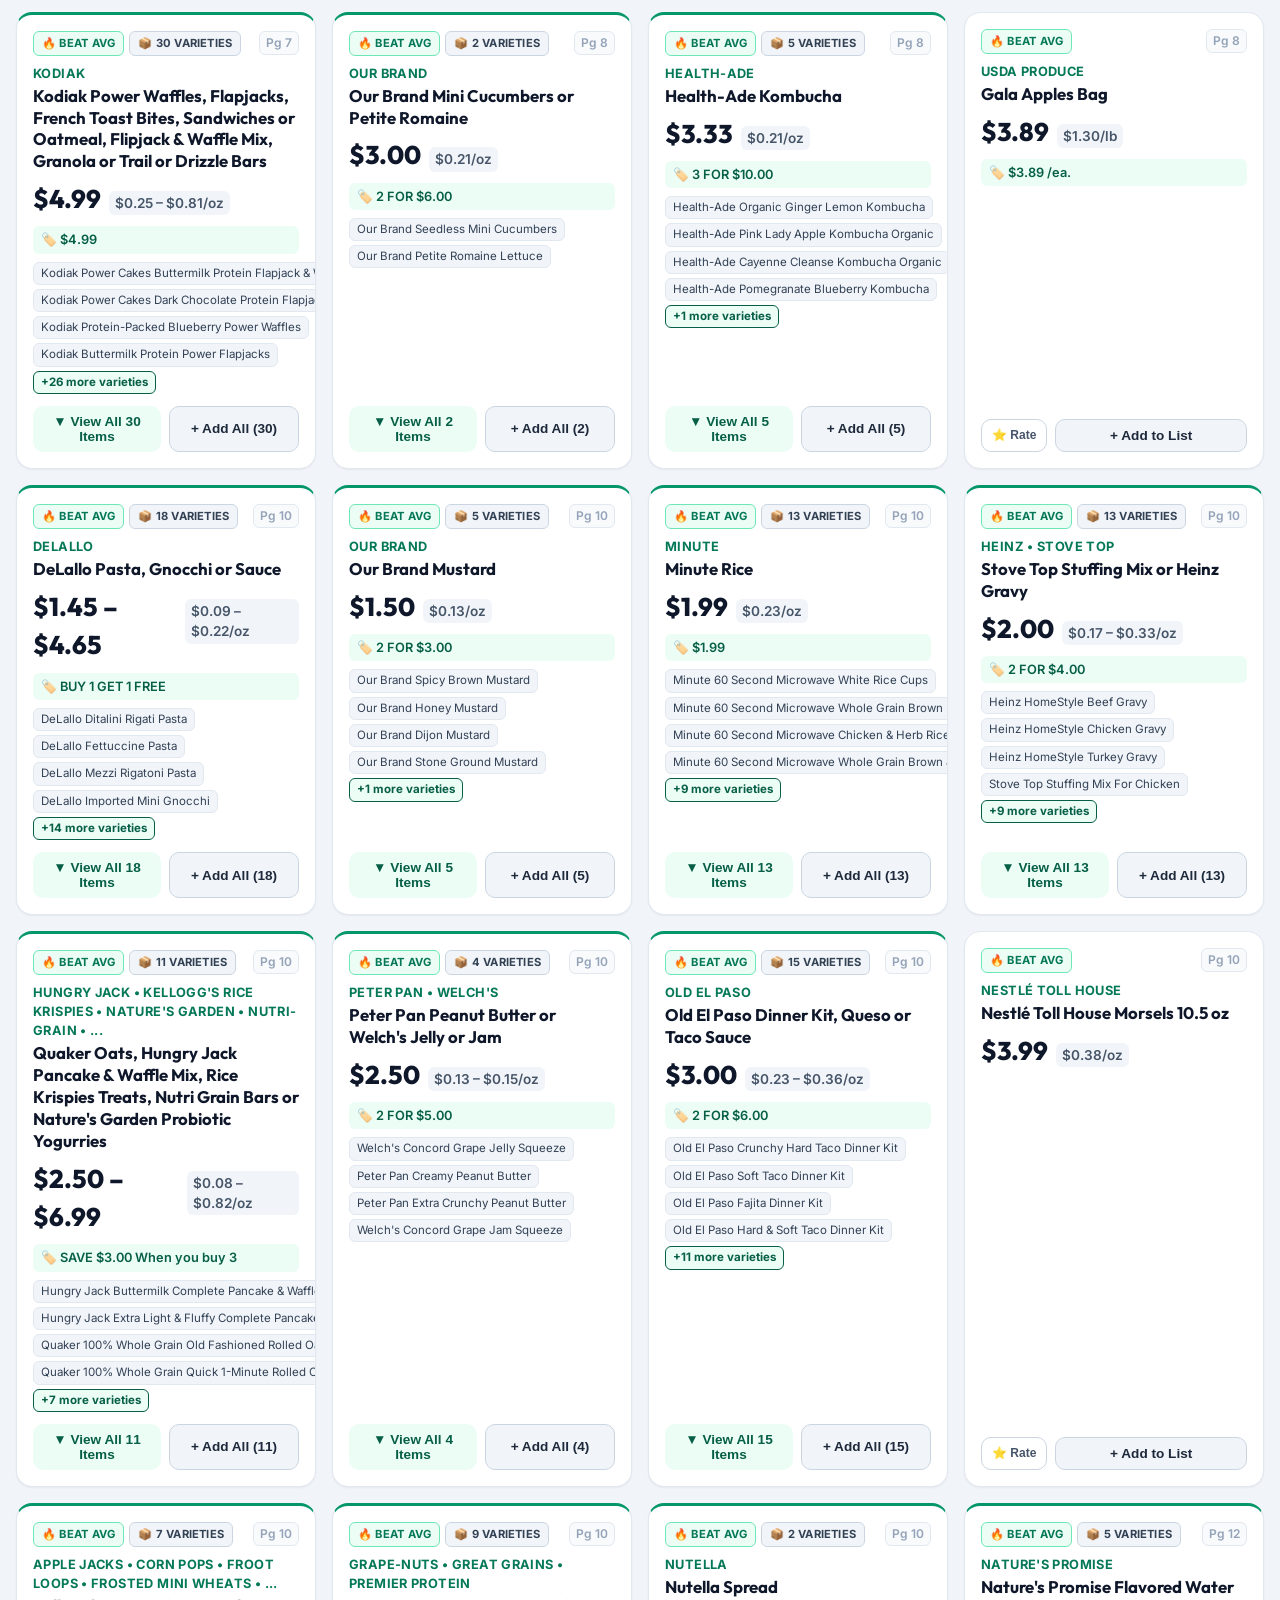
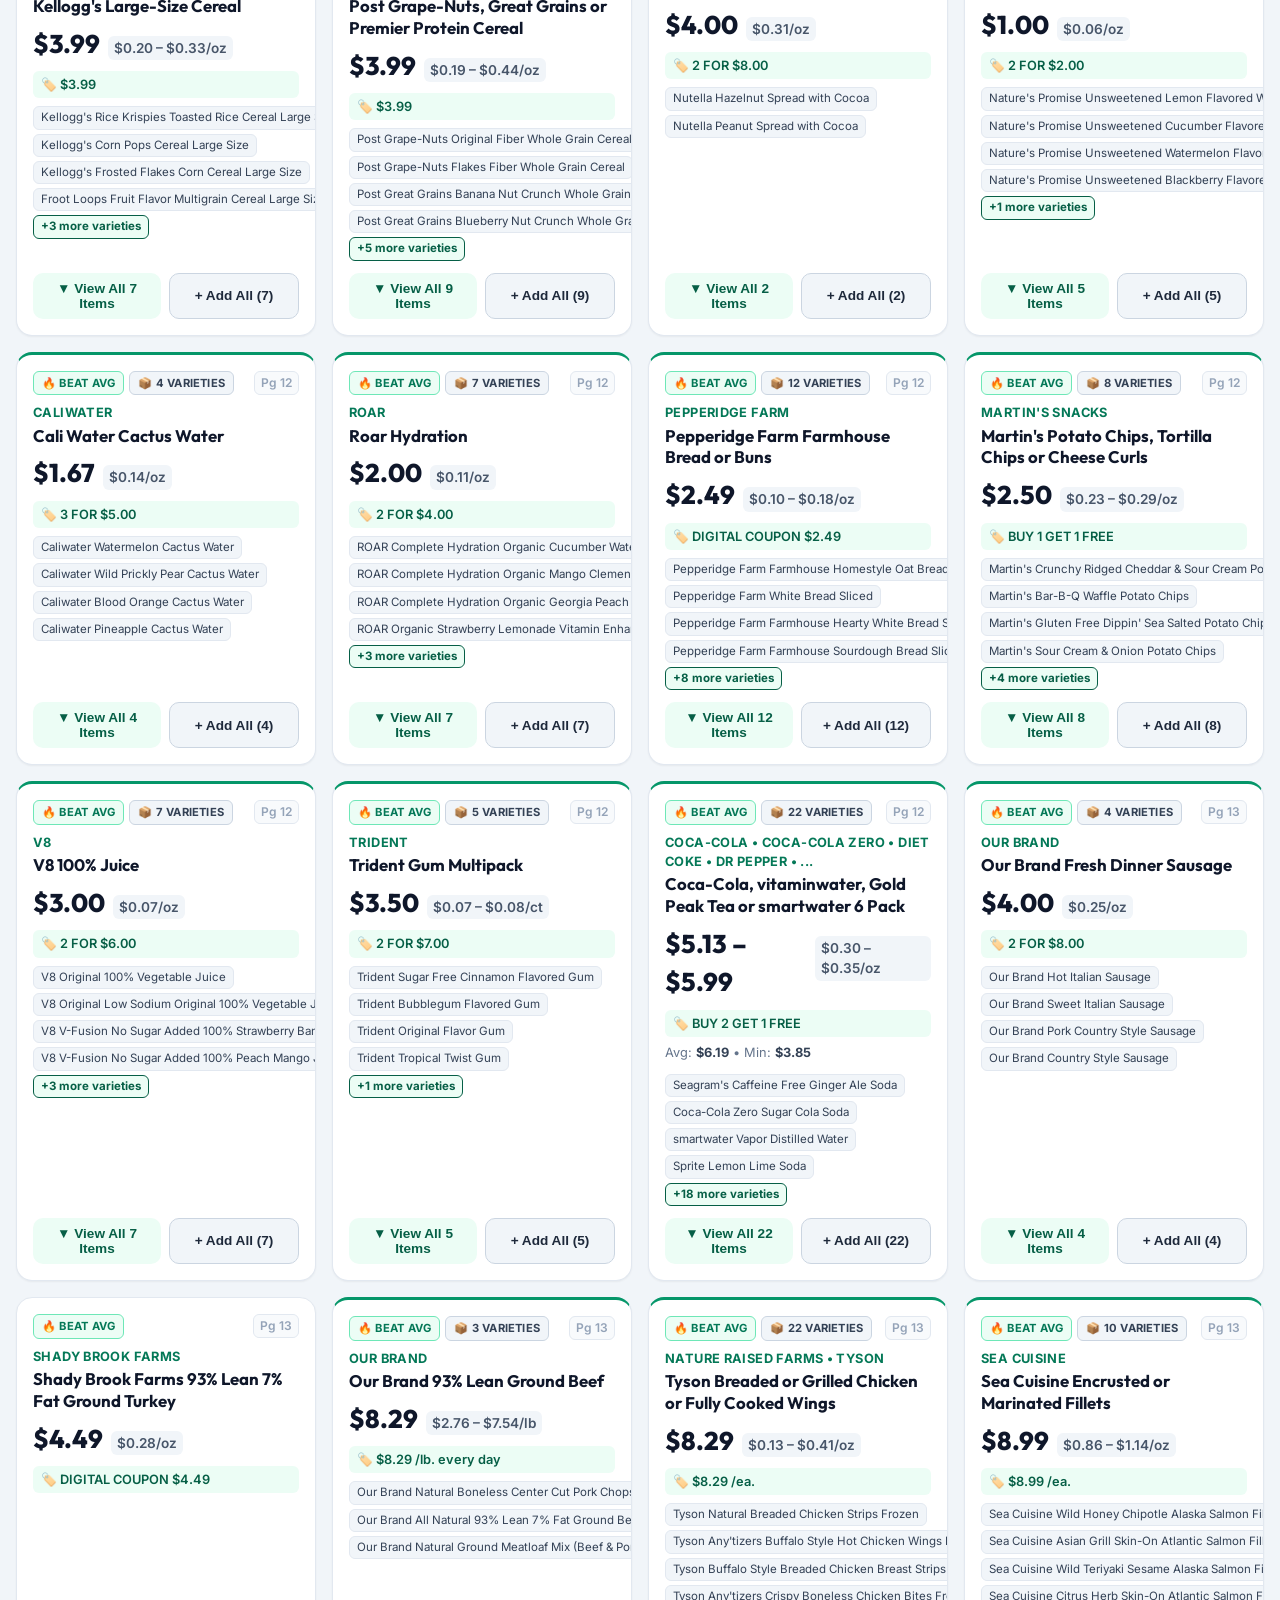
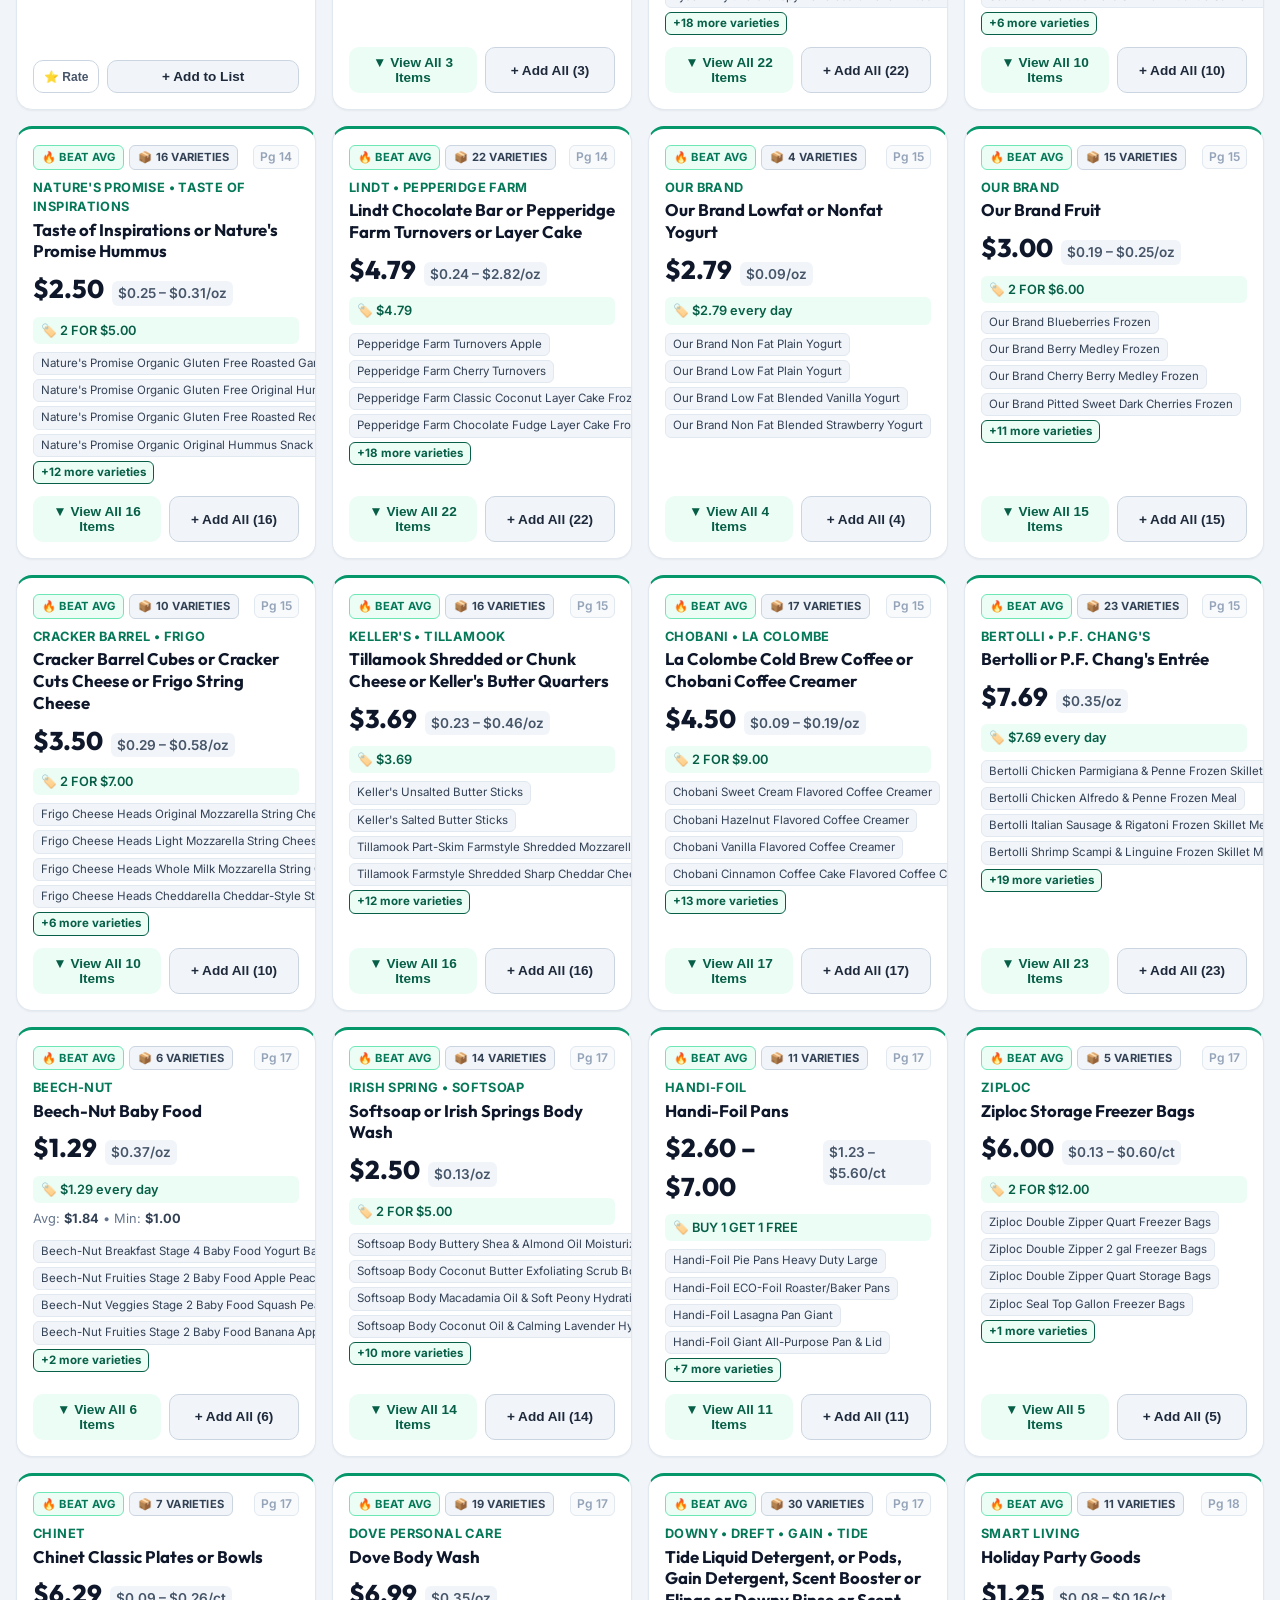
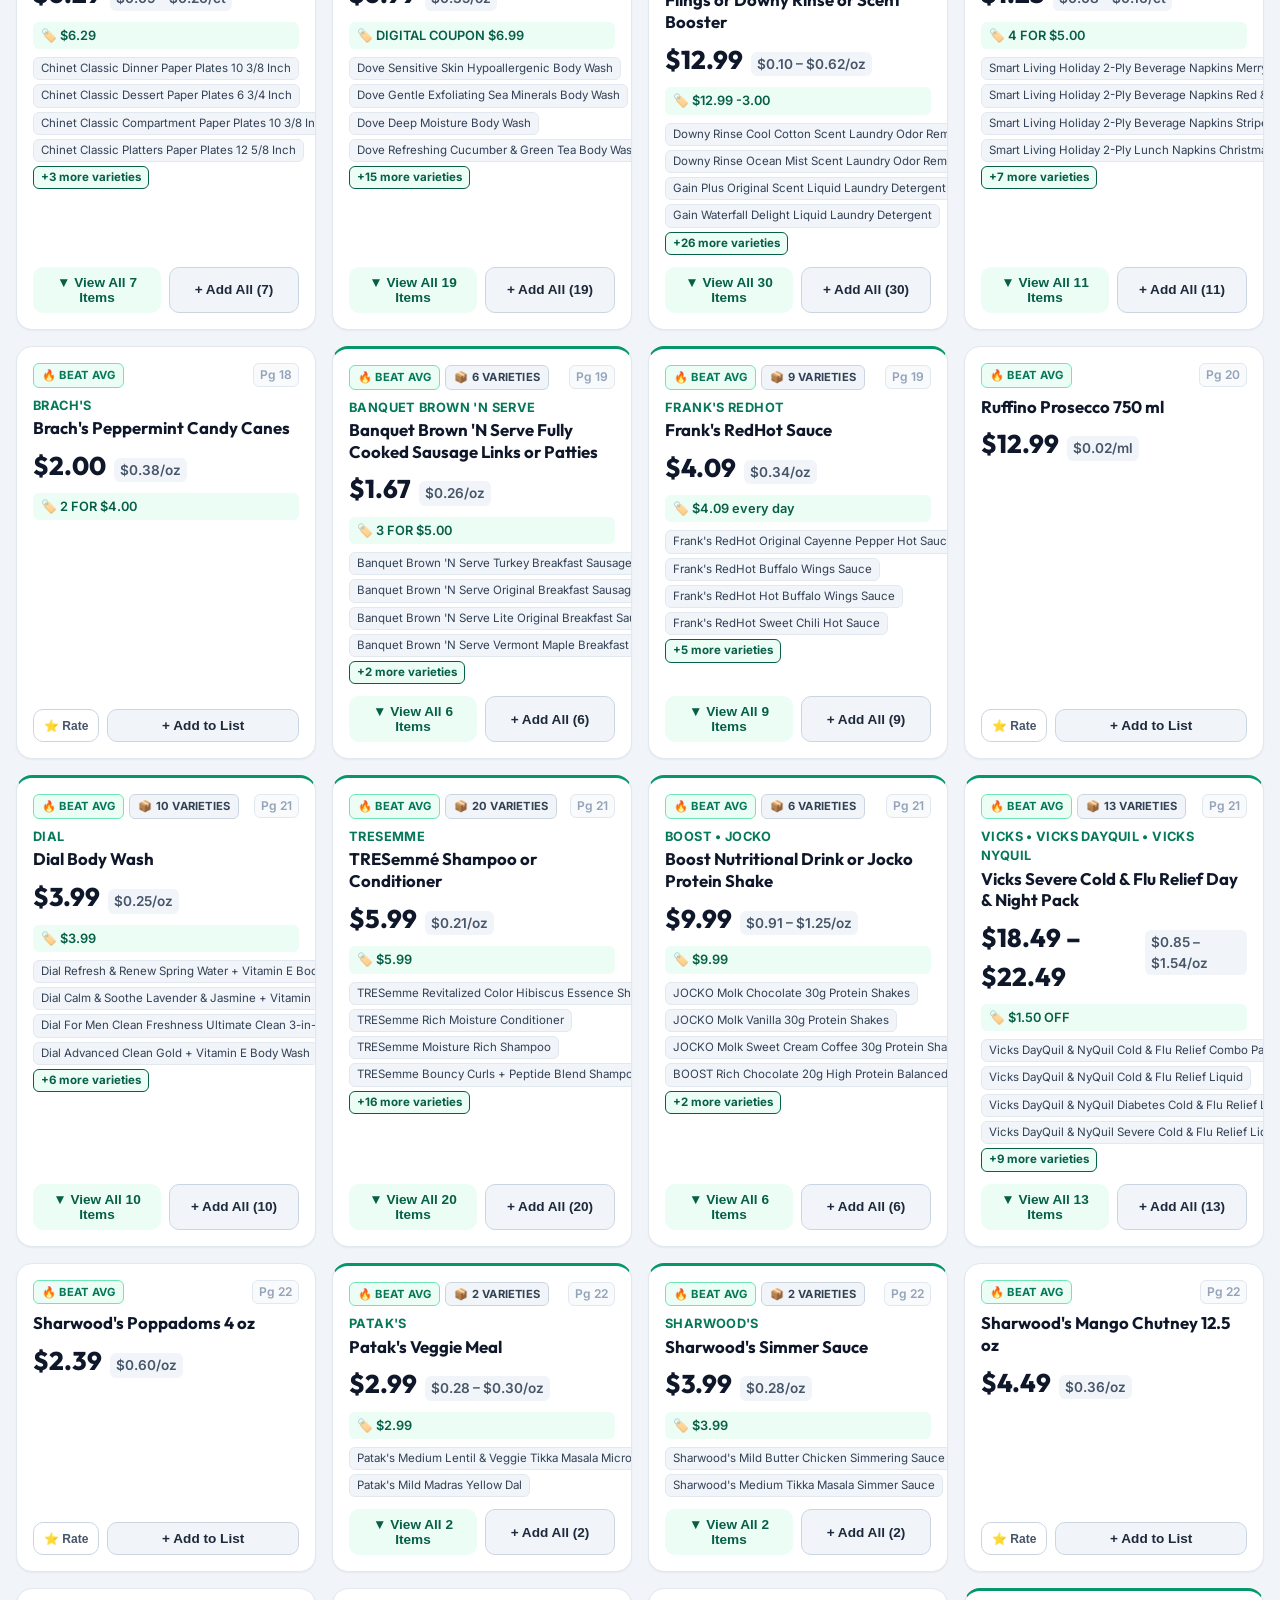
==== commit 7906c8af: "feat(web): add Deal Only tier with gated deal quality weighting and UI filters" ====
--- a/index.html
+++ b/index.html
@@ -142,6 +142,9 @@
         <button class="filter-chip" data-filter="favorites">
           <span class="chip-icon">❤️</span> My Favorites
         </button>
+        <button class="filter-chip" data-filter="deal_picks">
+          <span class="chip-icon">🎯</span> Deal Picks
+        </button>
         <button class="filter-chip" data-filter="giveaways">
           <span class="chip-icon">🎁</span> Giveaways
         </button>
@@ -215,11 +218,12 @@
       <div class="categorize-header-left">
         <h2>🏷️ Categorize Items & Set Preferences</h2>
         <p class="categorize-subtitle">
-          Tag products as <strong>❤️ Love</strong> to bubble their sales to the top, <strong>🎁 Giveaway</strong> to highlight freebies, or <strong>🚫 Hide</strong> to remove items you don't eat.
+          Tag products as <strong>❤️ Love</strong> to bubble their sales to the top, <strong>🎯 Deal Only</strong> to highlight when price is exceptional (ATL / Great Deal), <strong>🎁 Giveaway</strong> for freebies, or <strong>🚫 Hide</strong> to remove items you don't eat.
         </p>
       </div>
       <div class="categorize-stats-row">
         <div class="pref-stat-chip stat-loved" id="pref-stat-loved">❤️ Favorites: <span>0</span></div>
+        <div class="pref-stat-chip stat-deal-only" id="pref-stat-deal-only">🎯 Deal Only: <span>0</span></div>
         <div class="pref-stat-chip stat-giveaway" id="pref-stat-giveaway">🎁 Giveaways: <span>0</span></div>
         <div class="pref-stat-chip stat-hidden" id="pref-stat-hidden">🚫 Hidden: <span>0</span></div>
         <div class="pref-stat-chip stat-unrated" id="pref-stat-unrated">⚡ Unrated: <span>0</span></div>
@@ -246,6 +250,9 @@
           </button>
           <button class="filter-chip" data-cat-status="love">
             ❤️ Favorites (<span id="cat-count-love">0</span>)
+          </button>
+          <button class="filter-chip" data-cat-status="deal_only">
+            🎯 Deal Only (<span id="cat-count-deal-only">0</span>)
           </button>
           <button class="filter-chip" data-cat-status="giveaway">
             🎁 Giveaways (<span id="cat-count-giveaway">0</span>)
--- a/styles.css
+++ b/styles.css
@@ -733,6 +733,13 @@
   font-weight: 800;
 }
 
+.deal-badge.user-deal-only {
+  background: #eff6ff;
+  color: #1d4ed8;
+  border: 1px solid #93c5fd;
+  font-weight: 800;
+}
+
 .deal-badge.user-giveaway {
   background: #ede9fe;
   color: #6d28d9;
@@ -1096,6 +1103,13 @@
   box-shadow: 0 1px 2px rgba(185, 28, 28, 0.15);
 }
 
+.btn-rate-icon.active-deal-only {
+  opacity: 1;
+  background: #eff6ff;
+  border-color: #93c5fd;
+  box-shadow: 0 1px 2px rgba(29, 78, 216, 0.15);
+}
+
 .btn-rate-icon.active-giveaway {
   opacity: 1;
   background: #ede9fe;
@@ -1125,6 +1139,11 @@
   color: #b91c1c;
 }
 
+.item-rating-tag.rating-deal-only {
+  background: #eff6ff;
+  color: #1d4ed8;
+}
+
 .item-rating-tag.rating-giveaway {
   background: #ede9fe;
   color: #6d28d9;
@@ -1157,6 +1176,12 @@
   background: #fee2e2;
   color: #b91c1c;
   border-color: #fca5a5;
+}
+
+.btn-rate-toggle.active-deal-only {
+  background: #eff6ff;
+  color: #1d4ed8;
+  border-color: #93c5fd;
 }
 
 .btn-rate-toggle.active-giveaway {
@@ -1600,6 +1625,12 @@
   border: 1px solid #fca5a5;
 }
 
+.pref-stat-chip.stat-deal-only {
+  background: #eff6ff;
+  color: #1d4ed8;
+  border: 1px solid #93c5fd;
+}
+
 .pref-stat-chip.stat-giveaway {
   background: #ede9fe;
   color: #6d28d9;
@@ -1659,6 +1690,11 @@
 .categorize-item-card.is-loved {
   border-color: #fca5a5;
   background: #fffafa;
+}
+
+.categorize-item-card.is-deal-only {
+  border-color: #93c5fd;
+  background: #f8faff;
 }
 
 .categorize-item-card.is-giveaway {
@@ -1748,6 +1784,13 @@
   background: #fee2e2;
   color: #b91c1c;
   border-color: #fca5a5;
+  font-weight: 700;
+}
+
+.cat-rate-btn.btn-deal-only.active {
+  background: #eff6ff;
+  color: #1d4ed8;
+  border-color: #93c5fd;
   font-weight: 700;
 }
 
